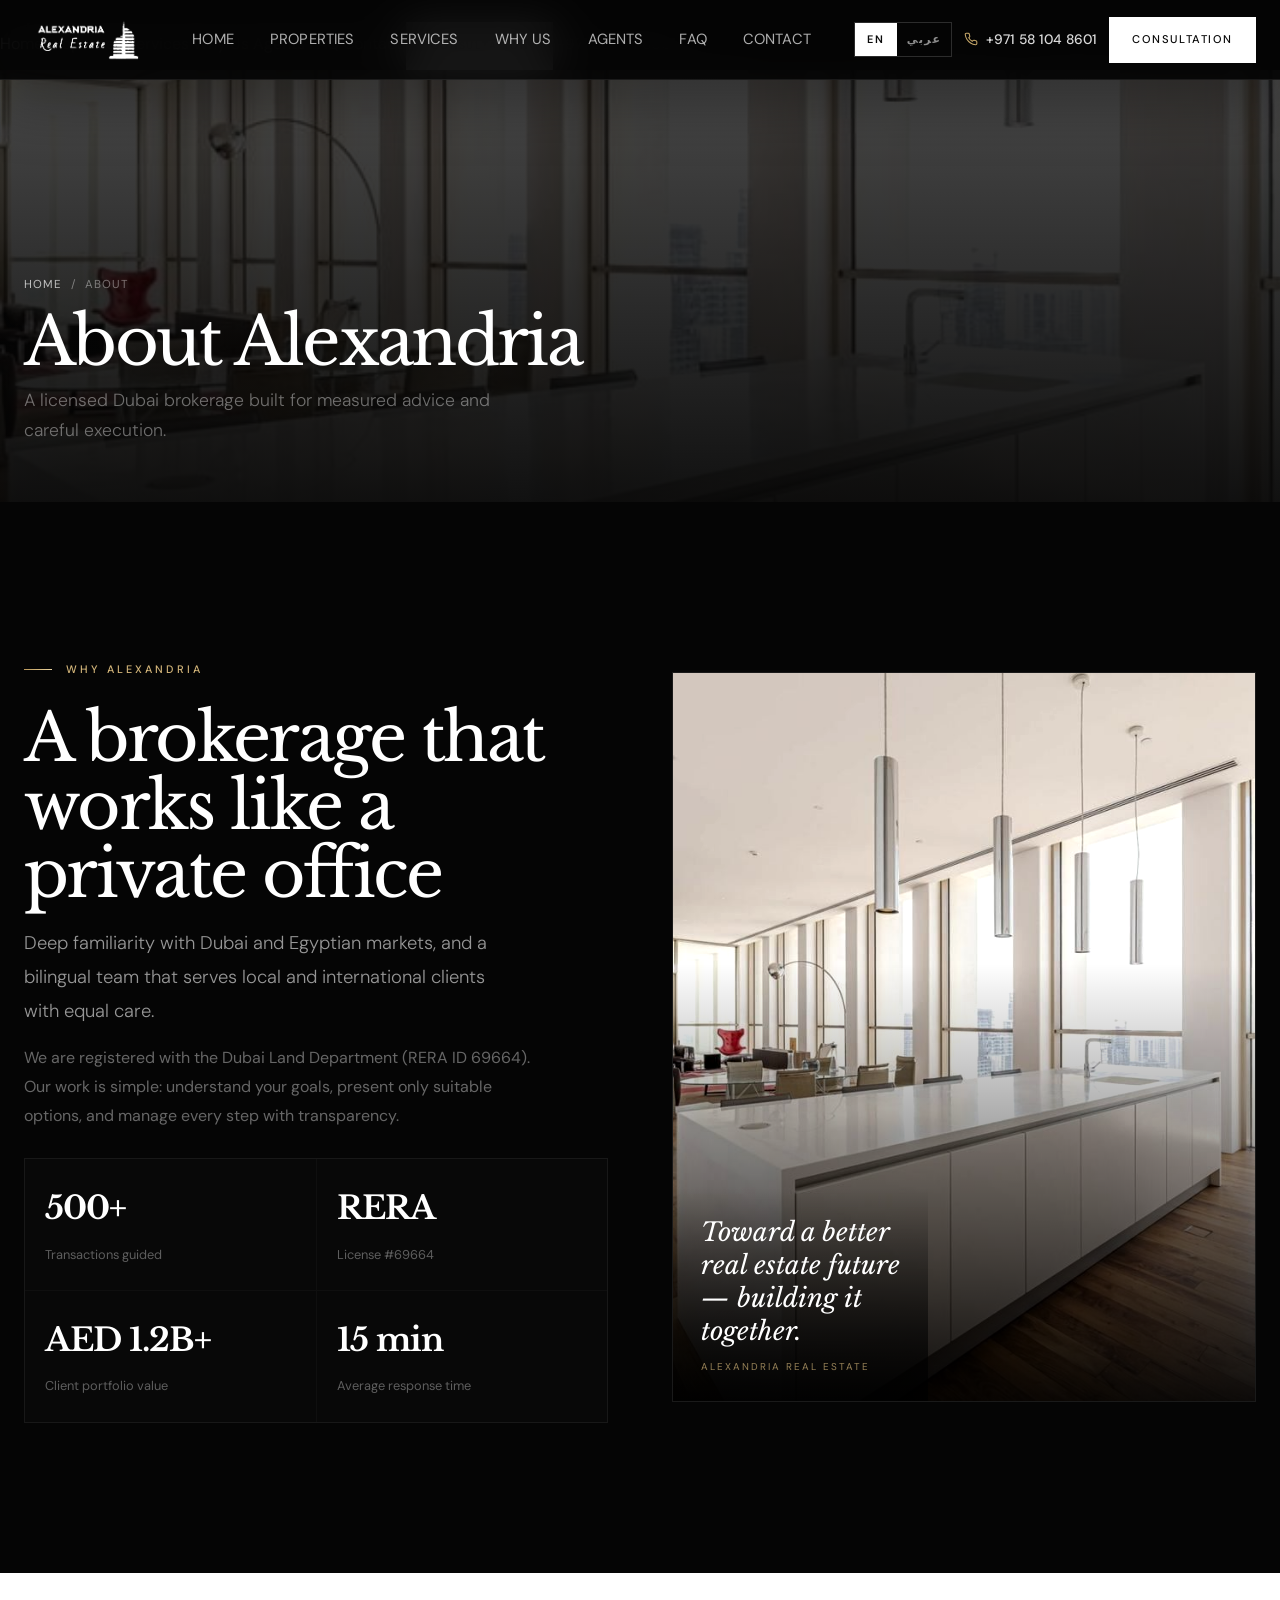
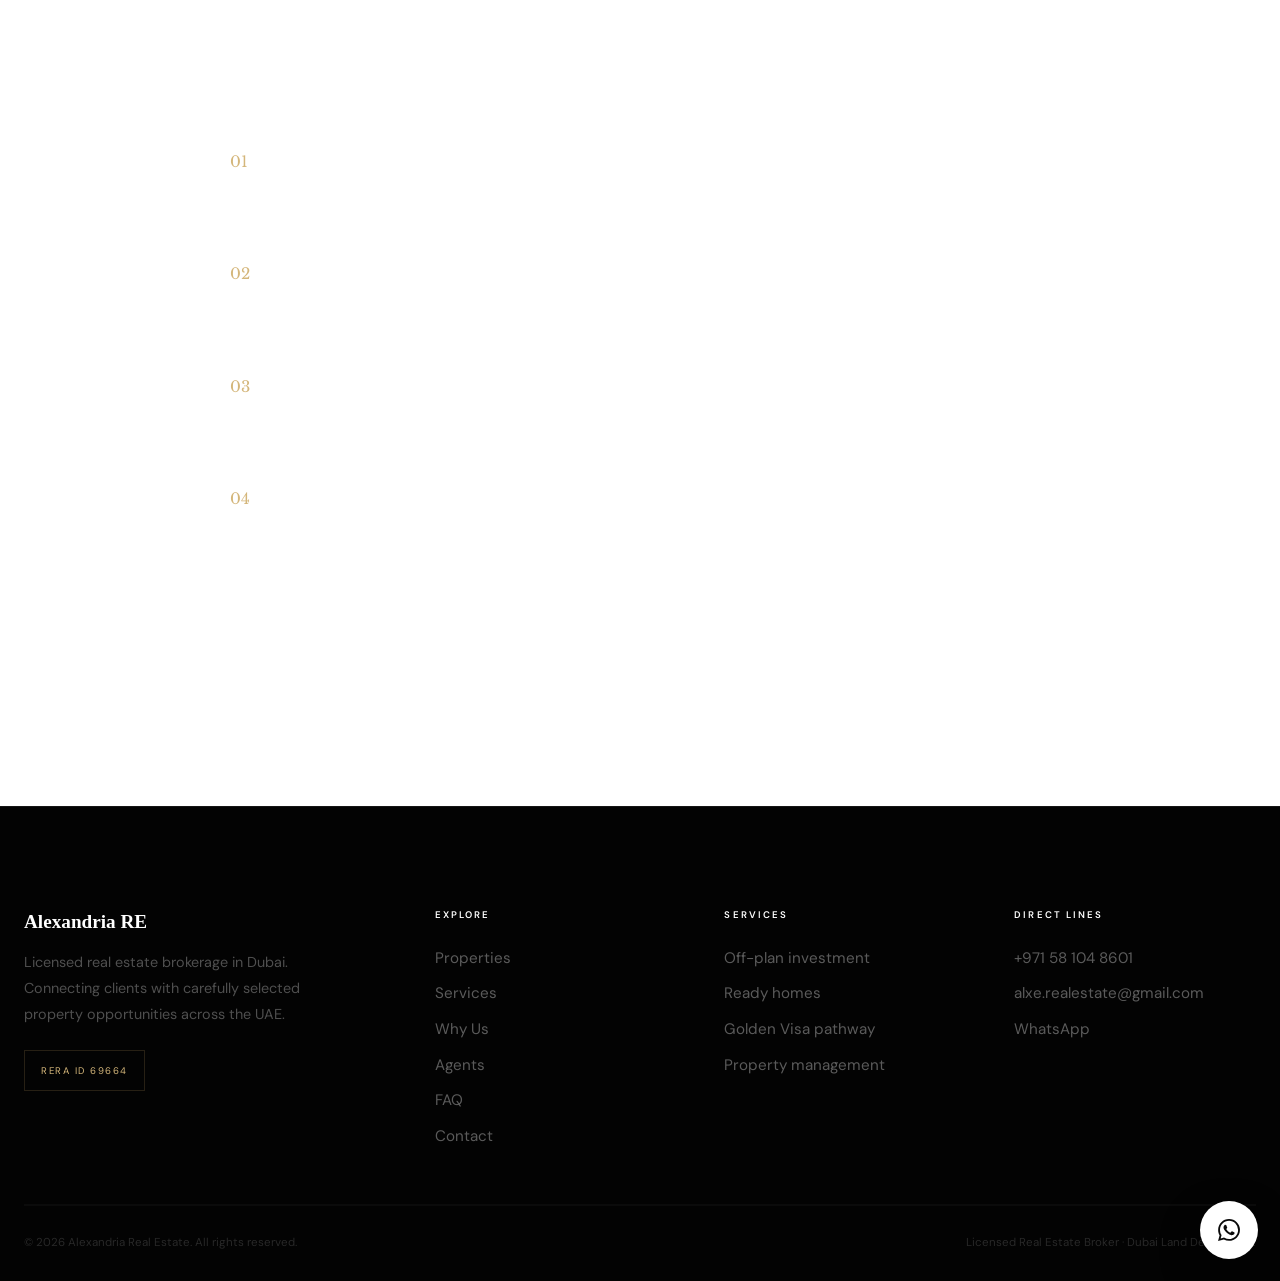
==== about/index.html @ d4a9ccd5 "Clean URLs: move pages to folders for extensionless paths - about.html → about/index.html (/about/) " ====
<!DOCTYPE html>
<html lang="en" dir="ltr">
<head>
<meta charset="UTF-8" />
<meta name="viewport" content="width=device-width, initial-scale=1, viewport-fit=cover" />
<title>About | Alexandria Real Estate</title>
<meta name="description" content="About Alexandria Real Estate." />
<link rel="preconnect" href="https://fonts.googleapis.com" />
<link rel="preconnect" href="https://fonts.gstatic.com" crossorigin />
<link href="https://fonts.googleapis.com/css2?family=DM+Sans:wght@400;500;600&family=Libre+Baskerville:ital,wght@0,400;1,400&family=Noto+Sans+Arabic:wght@400;500;600&display=swap" rel="stylesheet" />
<link rel="stylesheet" href="../css/styles.css" />
<link rel="stylesheet" href="../css/ui-enhancements.css" />
<style>
/* Alexandria RE — Luxury Presence inspired dark luxury system */

:root {
  --bg: #0a0a0a;
  --bg-2: #111111;
  --bg-elev: #1a1a1a;
  --line: rgba(255,255,255,0.10);
  --line-2: rgba(255,255,255,0.16);
  --text: #ffffff;
  --muted: rgba(255,255,255,0.62);
  --faint: rgba(255,255,255,0.40);
  --gold: #c4a265;
  --gold-2: #d4b57a;
  --font: "DM Sans", system-ui, -apple-system, sans-serif;
  --serif: "Libre Baskerville", Georgia, serif;
  --ar: "Noto Sans Arabic", "DM Sans", sans-serif;
  --max: 1280px;
  --header: 84px;
  --ease: cubic-bezier(.22,1,.36,1);
}

*,*::before,*::after{box-sizing:border-box;margin:0;padding:0}
html{scroll-behavior:smooth;scroll-padding-top:calc(var(--header) + 12px);overflow-x:hidden;-webkit-text-size-adjust:100%}
body{
  font-family:var(--font);
  background:var(--bg);
  color:var(--text);
  line-height:1.6;
  font-size:16px;
  overflow-x:hidden;
  -webkit-font-smoothing:antialiased;
}
body.lang-ar{font-family:var(--ar);direction:rtl}
img{max-width:100%;display:block;height:auto}
a{color:inherit;text-decoration:none}
button,input,select,textarea{font:inherit;color:inherit;background:none;border:none;outline:none}
button{cursor:pointer}
ul{list-style:none}
::selection{background:rgba(196,162,101,.28)}

.container{width:min(100% - 48px, var(--max));margin-inline:auto}
.section{padding:120px 0}
.eyebrow{
  display:inline-block;
  font-size:.72rem;
  letter-spacing:.2em;
  text-transform:uppercase;
  color:var(--gold);
  font-weight:600;
  margin-bottom:18px;
}
h1,h2,h3{font-family:var(--serif);font-weight:400;letter-spacing:-.03em;line-height:1.08}
.section-title{font-size:clamp(2.1rem,4.2vw,3.4rem);max-width:16ch;margin:0 0 18px;color:#fff}
.section-lead{color:var(--muted);font-size:1.08rem;line-height:1.75;max-width:40ch}
.section-head{display:flex;justify-content:space-between;align-items:end;gap:28px;margin-bottom:56px}
.section-head .section-lead{margin:0}
.text-center{text-align:center}
.text-center .section-title,.text-center .section-lead{margin-inline:auto}
.reveal{opacity:1!important;transform:none!important}

.btn{
  display:inline-flex;align-items:center;justify-content:center;gap:10px;
  min-height:52px;padding:0 28px;
  font-size:.78rem;font-weight:600;letter-spacing:.12em;text-transform:uppercase;
  border:1px solid transparent;transition:.25s var(--ease);white-space:nowrap;
}
.btn-light,.btn-dark{background:#fff;color:#0a0a0a;border-color:#fff}
.btn-light:hover,.btn-dark:hover{background:transparent;color:#fff;border-color:#fff}
.btn-line{background:transparent;color:#fff;border-color:rgba(255,255,255,.35)}
.btn-line:hover{border-color:#fff;background:rgba(255,255,255,.06)}
.btn-gold{background:var(--gold);color:#0a0a0a;border-color:var(--gold)}
.btn-gold:hover{background:var(--gold-2);border-color:var(--gold-2)}
.btn-block{width:100%}
.btn-sm{min-height:42px;padding:0 18px;font-size:.72rem}
.btn-primary-hero{background:#fff;color:#0a0a0a;border:1px solid #fff;min-height:52px;padding:0 24px;display:inline-flex;align-items:center;justify-content:center;letter-spacing:.1em;text-transform:uppercase;font-size:.74rem;font-weight:600}
.btn-primary-hero:hover{background:transparent;color:#fff}
.btn-secondary-hero{background:transparent;border:1px solid rgba(255,255,255,.5);color:#fff;min-height:52px;padding:0 24px;display:inline-flex;align-items:center;justify-content:center;letter-spacing:.1em;text-transform:uppercase;font-size:.74rem;font-weight:600}
.btn-secondary-hero:hover{background:#fff;color:#111}

/* Header */
.site-header{
  position:fixed;inset:0 0 auto 0;z-index:200;height:var(--header);
  background:transparent;transition:background .3s,border-color .3s,backdrop-filter .3s;
  border-bottom:1px solid transparent;
}
.site-header.scrolled,.site-header.is-deep{
  background:rgba(10,10,10,.82);backdrop-filter:blur(18px);-webkit-backdrop-filter:blur(18px);
  border-bottom-color:var(--line);
}
.header-inner{height:100%;display:flex;align-items:center;justify-content:space-between;gap:20px}
.logo{display:flex;align-items:center;z-index:2}
.logo img{height:42px!important;width:auto!important;object-fit:contain;filter:brightness(0) invert(1)!important}
.nav{display:flex;align-items:center;gap:4px}
.nav a{padding:8px 14px;font-size:.88rem;font-weight:500;color:rgba(255,255,255,.72);transition:color .2s}
.nav a:hover,.nav a.active{color:#fff}
.header-actions{display:flex;align-items:center;gap:12px;z-index:2}
.lang-toggle{display:inline-flex;border:1px solid var(--line-2);overflow:hidden}
.lang-toggle button{min-width:42px;padding:8px 10px;font-size:.68rem;letter-spacing:.12em;font-weight:600;color:rgba(255,255,255,.55);cursor:pointer;background:transparent;border:0}
.lang-toggle button.active{background:#fff;color:#0a0a0a}
.header-phone{display:none;align-items:center;gap:8px;color:rgba(255,255,255,.85);font-size:.86rem;font-weight:500;font-variant-numeric:tabular-nums}
.header-phone svg{width:14px;height:14px;color:var(--gold)}
.header-cta{display:none;min-height:42px!important;padding:0 18px!important;background:#fff!important;color:#0a0a0a!important;border:1px solid #fff!important;font-size:.7rem!important;letter-spacing:.12em!important}
.header-cta:hover{background:transparent!important;color:#fff!important}
.menu-toggle{display:none;width:44px;height:44px;border:1px solid var(--line-2);background:transparent;flex-direction:column;align-items:center;justify-content:center;gap:5px;position:relative;z-index:260;cursor:pointer}
.menu-toggle span{display:block;width:16px;height:1.5px;background:#fff;transition:.25s}
.menu-toggle.open span:nth-child(1){transform:translateY(6.5px) rotate(45deg)}
.menu-toggle.open span:nth-child(2){opacity:0}
.menu-toggle.open span:nth-child(3){transform:translateY(-6.5px) rotate(-45deg)}
.mobile-nav{position:fixed;inset:0;z-index:250;display:none;flex-direction:column;justify-content:center;align-items:center;gap:8px;background:#0a0a0a;padding:100px 28px 48px;overflow-y:auto}
.mobile-nav.open{display:flex}
.mobile-nav a{font-family:var(--serif);font-size:clamp(1.5rem,5vw,2rem);padding:10px 16px;color:rgba(255,255,255,.88)}
.mobile-nav a:hover,.mobile-nav a.active{color:var(--gold)}
.mobile-nav .lang-toggle{margin-bottom:24px;border-color:var(--line-2)}
.mobile-nav .lang-toggle button{color:rgba(255,255,255,.55)}
.mobile-nav .lang-toggle button.active{background:#fff;color:#0a0a0a}
.mobile-nav-cta{margin-top:22px!important;background:#fff!important;color:#0a0a0a!important;border-color:#fff!important;min-height:48px;padding:0 24px;display:inline-flex!important;align-items:center;justify-content:center}
.mobile-nav-phone{margin-top:14px;color:rgba(255,255,255,.55);font-size:.95rem}
body.nav-open{overflow:hidden!important}
@media(min-width:1100px){.header-phone{display:inline-flex}.header-cta{display:inline-flex}}
@media(max-width:1099px){.nav{display:none!important}.menu-toggle{display:flex!important}.header-cta,.header-phone{display:none!important}:root{--header:72px}.site-header{height:var(--header)}}

/* Hero */
.hero{position:relative;min-height:100vh;min-height:100dvh;display:flex;align-items:center;background:#050505;overflow:hidden;padding:0}
.hero-bg{position:absolute;inset:0;z-index:0}
.hero-bg-slide{position:absolute;inset:0;opacity:0;transition:opacity 1.15s ease;z-index:0}
.hero-bg-slide.is-active{opacity:1;z-index:1}
.hero-bg-slide img{width:100%;height:100%;object-fit:cover;object-position:center 28%;transform:scale(1.08);transition:transform 7s ease-out;filter:contrast(1.05) saturate(1.04) brightness(.88)}
.hero-bg-slide.is-active img{transform:scale(1)}
.hero-bg-overlay{position:absolute;inset:0;z-index:2;pointer-events:none;background:linear-gradient(180deg,rgba(5,5,5,.55) 0%,rgba(5,5,5,.25) 40%,rgba(5,5,5,.78) 100%),linear-gradient(90deg,rgba(5,5,5,.55) 0%,transparent 50%,rgba(5,5,5,.35) 100%)}
.hero-shell{position:relative;z-index:3;width:min(100% - 48px,var(--max));margin:0 auto;display:grid;grid-template-columns:1.2fr .8fr;gap:48px;align-items:end;min-height:100vh;min-height:100dvh;padding:calc(var(--header) + 40px) 0 56px}
.hero-copy{color:#fff;max-width:720px;padding-bottom:12px}
.hero-kicker{display:inline-flex;align-items:center;gap:10px;margin-bottom:24px;color:var(--gold);font-size:.72rem;letter-spacing:.2em;text-transform:uppercase;font-weight:600}
.hero h1{font-size:clamp(2.8rem,6.5vw,5.4rem);line-height:.96;letter-spacing:-.04em;margin:0 0 22px;max-width:13ch;color:#fff}
.hero-lead{font-size:clamp(1.02rem,1.5vw,1.18rem);line-height:1.7;color:rgba(255,255,255,.72);max-width:34ch;margin:0 0 32px}
.hero-actions{display:flex;flex-wrap:wrap;gap:12px}
.hero-proof,.hero-meta,.hero-feature-board,.hero-hot,.hero-frame,.hero-captions{display:none!important}
.hero-panel{display:flex;justify-content:flex-end;align-items:flex-end}
.hero-form{width:min(100%,400px);background:rgba(255,255,255,.97);color:#0a0a0a;padding:32px 28px 28px;box-shadow:0 30px 80px rgba(0,0,0,.4)}
.hero-form-top{display:flex;justify-content:space-between;align-items:center;margin-bottom:12px}
.hero-form-label{font-size:.66rem;letter-spacing:.16em;text-transform:uppercase;color:#8a7040;font-weight:700}
.hero-form-response{font-size:.72rem;color:#1f8f5f;font-weight:600}
.hero-form h2{font-family:var(--serif);font-size:1.7rem;line-height:1.15;margin:0 0 8px;color:#0a0a0a;font-weight:400}
.hero-form>p{margin:0 0 20px;color:#666;font-size:.92rem;line-height:1.55}
.hero-form .field{margin-bottom:12px}
.hero-form .field label{display:block;font-size:.64rem;letter-spacing:.12em;text-transform:uppercase;color:#777;margin-bottom:6px;font-weight:600}
.hero-form .field input,.hero-form .field select{width:100%;min-height:48px;border:1px solid #ddd;background:#f7f7f7;padding:0 12px;font-size:16px;color:#0a0a0a}
.hero-form .field input:focus,.hero-form .field select:focus{outline:none;border-color:#0a0a0a;background:#fff;box-shadow:0 0 0 1px #0a0a0a}
.hero-form .field-row{display:grid;grid-template-columns:1fr 1fr;gap:10px}
.hero-form .field select{appearance:none;background-image:url("data:image/svg+xml,%3Csvg xmlns='http://www.w3.org/2000/svg' width='12' height='8' fill='none'%3E%3Cpath d='M1 1.5l5 5 5-5' stroke='%23737373' stroke-width='1.4' stroke-linecap='round'/%3E%3C/svg%3E");background-repeat:no-repeat;background-position:right 12px center;padding-right:34px;background-color:#f7f7f7}
.btn-submit-hero{width:100%;min-height:52px;margin-top:6px;background:#0a0a0a;color:#fff;border:1px solid #0a0a0a;letter-spacing:.12em;text-transform:uppercase;font-size:.74rem;font-weight:600;cursor:pointer;display:inline-flex;align-items:center;justify-content:center}
.btn-submit-hero:hover{background:#000}
.hero-form .form-note{margin-top:12px;text-align:center;font-size:.72rem;color:#999}
.form-success{display:none;text-align:center;padding:18px 8px}
.form-success.show{display:block}
.form-success h3{font-family:var(--serif);font-size:1.5rem;margin-bottom:8px;color:#0a0a0a;font-weight:400}
.form-success p{color:#666;margin-bottom:14px}

.hero-bg-ui{position:absolute;left:0;right:0;bottom:0;z-index:4;padding:0 0 28px;pointer-events:none}
.hero-bg-ui-inner{width:min(100% - 48px,var(--max));margin:0 auto;display:flex;align-items:center;justify-content:space-between;gap:16px;pointer-events:auto}
.hero-bg-caption{color:#fff;max-width:420px}
.hero-bg-caption .tag{display:inline-block;font-size:.62rem;letter-spacing:.14em;text-transform:uppercase;color:var(--gold);border:1px solid rgba(196,162,101,.4);padding:4px 8px;margin-bottom:8px;font-weight:600}
.hero-bg-caption strong{display:block;font-size:1.05rem;font-weight:500;margin-bottom:2px}
.hero-bg-caption span{display:block;font-size:.82rem;color:rgba(255,255,255,.55);margin-bottom:4px}
.hero-bg-caption em{font-style:normal;font-family:var(--serif);color:var(--gold-2);font-size:1.05rem}
.hero-bg-controls{display:inline-flex;align-items:center;gap:8px}
.hero-bg-btn{width:40px;height:40px;border:1px solid rgba(255,255,255,.25);background:rgba(0,0,0,.35);color:#fff;display:inline-flex;align-items:center;justify-content:center;cursor:pointer;backdrop-filter:blur(8px)}
.hero-bg-btn:hover{border-color:var(--gold);color:var(--gold)}
.hero-bg-dots{display:inline-flex;gap:7px;margin-inline:8px}
.hero-bg-dot{width:7px;height:7px;border-radius:50%;border:0;padding:0;background:rgba(255,255,255,.3);cursor:pointer}
.hero-bg-dot.is-active{background:var(--gold);transform:scale(1.2)}
.hero-bg-progress{position:absolute;left:0;right:0;bottom:0;height:2px;background:rgba(255,255,255,.08);z-index:5}
.hero-bg-progress span{display:block;height:100%;width:0;background:var(--gold)}
.hero-bg-progress span.is-running{animation:heroProg linear forwards}
@keyframes heroProg{from{width:0}to{width:100%}}
.hero-hot,.hero-frame,.hero-feature-board,.hero-proof,.hero-meta{display:none!important}

.logo-marquee{background:var(--bg);border-block:1px solid var(--line);padding:28px 0;overflow:hidden}
.logo-marquee-label{text-align:center;font-size:.68rem;letter-spacing:.2em;text-transform:uppercase;color:var(--faint);margin-bottom:18px;font-weight:600}
.logo-track{display:flex;gap:48px;width:max-content;animation:marquee 40s linear infinite;align-items:center}
.logo-track span{font-family:var(--serif);font-size:1.15rem;color:rgba(255,255,255,.35);letter-spacing:.04em;white-space:nowrap}
@keyframes marquee{from{transform:translateX(0)}to{transform:translateX(-50%)}}

.trust{background:var(--bg-2);border-bottom:1px solid var(--line)}
.trust-grid{display:grid;grid-template-columns:repeat(4,1fr)}
.trust-item{padding:32px 24px;border-right:1px solid var(--line)}
.trust-item:last-child{border:0}
.trust-item strong{display:block;font-size:.95rem;font-weight:500;margin-bottom:6px;color:#fff}
.trust-item span{font-size:.84rem;color:var(--muted);line-height:1.45}

.properties{background:var(--bg)}
.filters{display:flex;flex-wrap:wrap;gap:8px;margin-bottom:32px}
.filter-btn{min-height:42px;padding:0 18px;font-size:.72rem;letter-spacing:.12em;text-transform:uppercase;color:var(--muted);border:1px solid var(--line-2);background:transparent;transition:.2s}
.filter-btn:hover,.filter-btn.active{color:#0a0a0a;background:#fff;border-color:#fff}
.prop-grid{display:grid;grid-template-columns:repeat(3,minmax(0,1fr));gap:20px;align-items:stretch}
.prop-card{display:flex;flex-direction:column;height:100%;background:var(--bg-2);border:1px solid var(--line);overflow:hidden;min-width:0;transition:transform .35s var(--ease),border-color .35s}
.prop-card:hover{transform:translateY(-4px);border-color:var(--line-2)}
.prop-media{position:relative;aspect-ratio:4/3;min-height:200px;overflow:hidden;background:#111;flex-shrink:0}
.prop-media img{width:100%;height:100%;object-fit:cover;transition:transform .8s var(--ease)}
.prop-card:hover .prop-media img{transform:scale(1.04)}
.prop-media-shade{position:absolute;inset:0;background:linear-gradient(to top,rgba(0,0,0,.5),transparent 50%);pointer-events:none}
.prop-media-label{position:absolute;left:16px;bottom:14px;z-index:2;color:#fff;font-family:var(--serif);font-style:italic;font-size:1rem}
.prop-tags{position:absolute;top:14px;left:14px;z-index:2;display:flex;gap:6px}
.tag{padding:6px 10px;font-size:.62rem;letter-spacing:.12em;text-transform:uppercase;background:#fff;color:#0a0a0a;font-weight:600}
.prop-body{display:flex;flex-direction:column;flex:1;padding:20px 18px 18px}
.prop-price{font-family:var(--serif);font-size:1.4rem;margin:0 0 8px;letter-spacing:-.02em;color:#fff}
.prop-price small{font-family:var(--font);font-size:.72rem;color:var(--faint);margin-inline-start:6px}
.prop-title{font-size:1.05rem;font-weight:500;margin:0 0 6px;line-height:1.35;min-height:2.6em;color:#fff}
.prop-loc{font-size:.88rem;color:var(--muted);margin:0 0 12px;min-height:1.35em}
.prop-specs{display:flex;flex-wrap:wrap;padding:12px 0;border-top:1px solid var(--line);margin:0 0 14px;font-size:.8rem;color:var(--faint)}
.prop-specs span:not(:last-child)::after{content:"·";margin:0 10px;color:var(--line-2)}
.prop-actions{display:grid;grid-template-columns:1fr 1fr;gap:8px;margin-top:auto;width:100%}
.prop-actions .btn{width:100%;min-height:44px}
.prop-actions .btn-dark{background:#fff;color:#0a0a0a;border-color:#fff}
.prop-actions .btn-dark:hover{background:transparent;color:#fff;border-color:#fff}
.prop-actions .btn-line{border-color:var(--line-2);color:#fff}
.prop-actions .btn-line:hover{border-color:#fff}

.services{background:var(--bg-2)}
.svc-grid{display:grid;grid-template-columns:repeat(3,minmax(0,1fr));gap:16px}
.svc-card{background:var(--bg);border:1px solid var(--line);padding:36px 28px;min-height:240px;transition:border-color .25s,transform .25s}
.svc-card:hover{border-color:var(--line-2);transform:translateY(-3px)}
.svc-num{font-family:var(--serif);color:var(--gold);font-size:.9rem;letter-spacing:.12em;margin-bottom:22px}
.svc-card h3{font-size:1.4rem;margin:0 0 12px;color:#fff}
.svc-card p{color:var(--muted);font-size:.95rem;line-height:1.75}
.svc-detail{display:grid;grid-template-columns:1fr 1fr;gap:48px;align-items:center;padding:56px 0;border-bottom:1px solid var(--line)}
.svc-detail:last-child{border-bottom:0}
.svc-detail:nth-child(even) .svc-detail-media{order:2}
.svc-detail:nth-child(even)>div:last-child{order:1}
.svc-detail-media{aspect-ratio:4/3;min-height:240px;overflow:hidden;background:#111}
.svc-detail-media img{width:100%;height:100%;object-fit:cover}
.svc-detail h2{font-size:clamp(1.6rem,2.5vw,2.2rem);margin:0 0 14px;max-width:14ch;color:#fff}
.svc-detail p{color:var(--muted);line-height:1.8;margin:0 0 12px;max-width:42ch}
.svc-detail .btn{margin-top:8px}

.story-grid{display:grid;grid-template-columns:1fr 1fr;gap:64px;align-items:center}
.story-stats{display:grid;grid-template-columns:1fr 1fr;gap:1px;background:var(--line);border:1px solid var(--line);margin-top:28px}
.story-stat{background:var(--bg-2);padding:24px 20px}
.story-stat strong{display:block;font-family:var(--serif);font-size:1.8rem;margin-bottom:6px;color:#fff}
.story-stat span{font-size:.84rem;color:var(--muted)}
.about-visual{position:relative;aspect-ratio:4/5;min-height:360px;overflow:hidden;background:#111;display:flex;align-items:flex-end}
.about-visual img{position:absolute;inset:0;width:100%;height:100%;object-fit:cover}
.about-visual::before{content:"";position:absolute;inset:0;z-index:1;background:linear-gradient(to top,rgba(0,0,0,.88),transparent 55%)}
.about-visual blockquote{position:relative;z-index:2;padding:32px;font-family:var(--serif);font-style:italic;font-size:1.5rem;line-height:1.35;color:#fff;max-width:15ch}
.about-visual cite{display:block;margin-top:14px;font-family:var(--font);font-style:normal;font-size:.7rem;letter-spacing:.16em;text-transform:uppercase;color:var(--gold)}
.about-list,.about-list-wrap{max-width:820px;margin:0 auto}
.about-item{display:grid;grid-template-columns:48px 1fr;gap:14px;padding:22px 0;border-top:1px solid var(--line)}
.about-item .idx{font-family:var(--serif);color:var(--gold);font-size:1rem}
.about-item h4{font-family:var(--font);font-size:1.05rem;font-weight:600;margin:0 0 6px;color:#fff}
.about-item p{color:var(--muted);font-size:.94rem;line-height:1.7}
.about-actions{display:flex;flex-wrap:wrap;gap:10px;margin-top:36px}

.agent-grid{display:grid;grid-template-columns:repeat(3,minmax(0,1fr));gap:20px}
.agent-card{display:flex;flex-direction:column;height:100%;background:var(--bg-2);border:1px solid var(--line);overflow:hidden}
.agent-photo{aspect-ratio:4/5;min-height:240px;overflow:hidden;background:#111}
.agent-photo img{width:100%;height:100%;object-fit:cover}
.agent-body{display:flex;flex-direction:column;flex:1;padding:22px 20px 20px}
.agent-body h3{font-family:var(--font);font-size:1.15rem;font-weight:600;margin:0 0 4px;color:#fff}
.agent-role{font-size:.78rem;color:var(--gold);letter-spacing:.08em;text-transform:uppercase;margin-bottom:12px;font-weight:600}
.agent-body p{color:var(--muted);font-size:.92rem;line-height:1.7;margin:0 0 16px}
.agent-body .btn{margin-top:auto;align-self:flex-start}

.faq-grid{display:grid;grid-template-columns:.85fr 1.15fr;gap:56px;align-items:start}
.faq-list{border-top:1px solid var(--line)}
.faq-item{border-bottom:1px solid var(--line)}
.faq-q{width:100%;display:flex;justify-content:space-between;align-items:center;gap:16px;padding:20px 0;text-align:start;font-size:1.02rem;font-weight:500;color:#fff;background:none;border:0}
.faq-q .ico{width:28px;height:28px;position:relative;border:1px solid var(--line-2);flex-shrink:0}
.faq-q .ico::before,.faq-q .ico::after{content:"";position:absolute;background:#fff;top:50%;left:50%;transform:translate(-50%,-50%)}
.faq-q .ico::before{width:10px;height:1px}
.faq-q .ico::after{width:1px;height:10px}
.faq-item.open .faq-q .ico{background:#fff}
.faq-item.open .faq-q .ico::before,.faq-item.open .faq-q .ico::after{background:#0a0a0a}
.faq-item.open .faq-q .ico::after{transform:translate(-50%,-50%) scaleY(0)}
.faq-a{max-height:0;overflow:hidden;transition:max-height .35s var(--ease)}
.faq-item.open .faq-a{max-height:260px}
.faq-a p{padding:0 0 18px;color:var(--muted);font-size:.95rem;line-height:1.75}

.contact-grid{display:grid;grid-template-columns:.9fr 1.1fr;gap:48px;align-items:start}
.contact-form-box{background:var(--bg-2);border:1px solid var(--line);padding:36px 32px}
.contact-form-box h3{font-size:1.6rem;margin:0 0 8px;color:#fff}
.contact-form-box>p{color:var(--muted);margin:0 0 24px}
.contact-info h3{font-size:1.8rem;margin:0 0 12px;color:#fff}
.contact-info>p{color:var(--muted);margin:0 0 28px;max-width:34ch}
.detail{padding:16px 0;border-top:1px solid var(--line);display:grid;gap:4px}
.detail:last-of-type{border-bottom:1px solid var(--line)}
.detail strong{font-size:.66rem;letter-spacing:.16em;text-transform:uppercase;color:var(--faint);font-weight:600}
.detail a,.detail span{font-size:1.05rem;font-weight:500;color:#fff}
.detail a:hover{color:var(--gold)}
.map-panel{min-height:220px;margin-top:20px;background:var(--bg-elev);border:1px solid var(--line);display:flex;align-items:flex-end;padding:24px;position:relative;overflow:hidden}
.map-panel::before{content:"";position:absolute;inset:0;background:radial-gradient(circle at 30% 40%,rgba(196,162,101,.12),transparent 50%)}
.map-panel>div{position:relative;z-index:1}
.map-panel strong{display:block;font-family:var(--serif);font-size:1.2rem;margin-bottom:4px;color:#fff}
.map-panel span{color:var(--muted);font-size:.9rem}
.field{margin-bottom:12px}
.field label{display:block;font-size:.66rem;letter-spacing:.12em;text-transform:uppercase;color:var(--faint);margin-bottom:6px;font-weight:600}
.field input,.field select,.field textarea{width:100%;min-height:48px;padding:0 12px;border:1px solid var(--line-2);background:var(--bg);color:#fff;font-size:16px}
.field textarea{padding:12px;min-height:110px;resize:vertical}
.field input:focus,.field select:focus,.field textarea:focus{border-color:#fff;box-shadow:0 0 0 1px #fff;outline:none}
.field-row{display:grid;grid-template-columns:1fr 1fr;gap:12px}
.form-light .field input,.form-light .field select,.form-light .field textarea{background:var(--bg);color:#fff;border-color:var(--line-2)}
.socials{display:flex;gap:10px;margin-top:24px}
.socials a{width:42px;height:42px;border:1px solid var(--line-2);display:grid;place-items:center;color:var(--muted)}
.socials a:hover{border-color:#fff;color:#fff}

.cta-band{position:relative;padding:120px 0;text-align:center;background:var(--bg-2);border-block:1px solid var(--line);overflow:hidden}
.cta-band-photo{position:absolute;inset:0;z-index:0}
.cta-band-photo img{width:100%;height:100%;object-fit:cover;opacity:.28}
.cta-band-photo::after{content:"";position:absolute;inset:0;background:linear-gradient(180deg,rgba(10,10,10,.7),rgba(10,10,10,.92))}
.cta-band .container{position:relative;z-index:1}
.cta-band h2{font-size:clamp(2.1rem,4vw,3.3rem);max-width:16ch;margin:0 auto 16px;color:#fff}
.cta-band p{color:var(--muted);max-width:40ch;margin:0 auto 32px;font-size:1.08rem}
.cta-actions{display:flex;flex-wrap:wrap;gap:12px;justify-content:center}

.page-hero{position:relative;min-height:clamp(260px,40vh,440px);display:flex;align-items:flex-end;padding:calc(var(--header) + 48px) 0 48px;background:#050505;color:#fff;overflow:hidden}
.page-hero-photo{position:absolute;inset:0;z-index:0}
.page-hero-photo img{width:100%;height:100%;object-fit:cover;opacity:.45}
.page-hero-photo::after{content:"";position:absolute;inset:0;background:linear-gradient(180deg,rgba(5,5,5,.55),rgba(5,5,5,.88))}
.page-hero .container{position:relative;z-index:1}
.page-hero h1{font-size:clamp(2.1rem,4.5vw,3.4rem);max-width:14ch;margin:0 0 12px;color:#fff}
.page-hero p{color:var(--muted);max-width:42ch;font-size:1.05rem;line-height:1.7;margin:0}
.breadcrumb{display:flex;flex-wrap:wrap;gap:8px;align-items:center;font-size:.72rem;letter-spacing:.1em;text-transform:uppercase;color:var(--faint);margin-bottom:16px}
.breadcrumb a{color:rgba(255,255,255,.7)}
.breadcrumb a:hover{color:#fff}

.site-footer{background:#050505;color:var(--muted);padding:80px 0 0;border-top:1px solid var(--line)}
.footer-grid{display:grid;grid-template-columns:1.5fr 1fr 1fr 1fr;gap:40px;padding-bottom:48px;border-bottom:1px solid var(--line)}
.footer-brand p{margin-top:14px;max-width:32ch;line-height:1.7;font-size:.92rem}
.rera{display:inline-block;margin-top:16px;font-size:.68rem;letter-spacing:.14em;text-transform:uppercase;color:var(--gold);border:1px solid rgba(196,162,101,.35);padding:10px 14px}
.footer-col h4{font-family:var(--font);font-size:.68rem;letter-spacing:.18em;text-transform:uppercase;color:#fff;font-weight:600;margin:0 0 18px}
.footer-col ul{display:flex;flex-direction:column;gap:10px}
.footer-col a{font-size:.92rem;color:var(--muted)}
.footer-col a:hover{color:#fff}
.footer-bottom{display:flex;flex-wrap:wrap;justify-content:space-between;gap:10px;padding:22px 0;font-size:.78rem;color:var(--faint)}

.float-wa{position:fixed;right:22px;bottom:22px;z-index:80;width:54px;height:54px;border-radius:50%;background:#fff;color:#0a0a0a;display:grid;place-items:center;box-shadow:0 12px 36px rgba(0,0,0,.35)}
body.lang-ar .float-wa{right:auto;left:22px}
.float-wa:hover{transform:translateY(-2px)}
.sticky-cta{display:none!important}

.modal-overlay{position:fixed;inset:0;background:rgba(0,0,0,.7);backdrop-filter:blur(6px);z-index:300;display:none;align-items:center;justify-content:center;padding:20px}
.modal-overlay.open{display:flex}
.modal{position:relative;width:min(100%,440px);background:#111;border:1px solid var(--line);padding:36px 28px;color:#fff}
.modal-close{position:absolute;top:12px;right:12px;width:36px;height:36px;display:grid;place-items:center;color:var(--muted);border:1px solid var(--line)}
.modal h3{font-size:1.6rem;margin:0 0 10px}
.modal>p{color:var(--muted);margin:0 0 20px}

.devs{background:var(--bg);border-block:1px solid var(--line);overflow:hidden;padding:36px 0}
.dev-row{display:flex;width:max-content;animation:marquee 45s linear infinite}
.dev-item{min-width:170px;padding:12px 36px;font-family:var(--serif);font-size:1.15rem;color:rgba(255,255,255,.3);text-align:center}
.calc{background:var(--bg-2);border-block:1px solid var(--line)}
.calc-grid{display:grid;grid-template-columns:1fr 1.1fr;gap:48px}
.calc-panel{background:var(--bg);border:1px solid var(--line);padding:32px}
.calc-field{margin-bottom:20px}
.calc-field label{display:flex;justify-content:space-between;color:var(--muted);font-size:.88rem;margin-bottom:10px}
.calc-field label strong{color:#fff;font-family:var(--serif);font-weight:400}
.calc-field input[type=range]{width:100%;height:2px;appearance:none;background:var(--line-2);cursor:pointer}
.calc-field input[type=range]::-webkit-slider-thumb{appearance:none;width:16px;height:16px;border-radius:50%;background:#fff}
.calc-results{display:grid;grid-template-columns:1fr 1fr;gap:10px;margin:8px 0 20px}
.calc-result{background:var(--bg-2);border:1px solid var(--line);padding:16px}
.calc-result span{display:block;font-size:.66rem;letter-spacing:.1em;text-transform:uppercase;color:var(--faint);margin-bottom:6px}
.calc-result strong{font-family:var(--serif);font-size:1.3rem;color:#fff;font-weight:400}
.quotes{background:var(--bg)}
.quote-grid{display:grid;grid-template-columns:repeat(3,1fr);gap:16px}
.quote-card{background:var(--bg-2);border:1px solid var(--line);padding:32px 26px;min-height:260px;display:flex;flex-direction:column}
.quote-card blockquote{font-family:var(--serif);font-size:1.05rem;line-height:1.7;color:rgba(255,255,255,.8);flex:1;margin:0 0 24px}
.quote-author{padding-top:16px;border-top:1px solid var(--line)}
.quote-author strong{display:block;color:#fff;margin-bottom:2px}
.quote-author span{font-size:.8rem;color:var(--faint)}
.process{background:var(--bg);border-block:1px solid var(--line)}
.process-grid{display:grid;grid-template-columns:repeat(4,1fr);gap:24px;margin-top:48px}
.process-step{padding-right:16px;border-right:1px solid var(--line)}
.process-step:last-child{border:0}
.process-step .num{display:block;font-family:var(--serif);font-size:2.8rem;color:rgba(255,255,255,.12);margin-bottom:16px;line-height:1}
.process-step:hover .num{color:var(--gold)}
.process-step h3{font-family:var(--font);font-size:1.05rem;font-weight:600;margin:0 0 10px;color:#fff}
.process-step p{font-size:.9rem;color:var(--muted);line-height:1.7;max-width:26ch}

@media(max-width:1100px){
  .hero-shell{grid-template-columns:1fr;align-items:center;min-height:auto;padding:calc(var(--header) + 28px) 0 32px;gap:28px}
  .hero-panel{justify-content:center}
  .hero-form{width:100%;max-width:520px}
  .hero h1{max-width:14ch;font-size:clamp(2.5rem,8vw,3.6rem)}
  .hero-bg-ui-inner{flex-direction:column;align-items:flex-start}
  .prop-grid,.svc-grid,.quote-grid{grid-template-columns:repeat(2,minmax(0,1fr))!important}
  .process-grid{grid-template-columns:1fr 1fr!important;gap:28px!important}
  .process-step{border:0!important;padding:0!important}
  .trust-grid{grid-template-columns:1fr 1fr!important}
  .story-grid,.faq-grid,.contact-grid,.calc-grid,.svc-detail{grid-template-columns:1fr!important;gap:28px!important}
  .svc-detail:nth-child(even) .svc-detail-media,.svc-detail:nth-child(even)>div:last-child{order:initial!important}
  .agent-grid{grid-template-columns:1fr 1fr!important}
  .footer-grid{grid-template-columns:1fr 1fr!important}
  .section{padding:80px 0}
  .section-head{flex-direction:column;align-items:flex-start}
}
@media(max-width:760px){
  :root{--header:68px}
  .container{width:min(100% - 32px,var(--max))}
  .section{padding:56px 0!important}
  .hero-shell{width:min(100% - 32px,var(--max));padding-bottom:24px}
  .hero h1{font-size:clamp(2.15rem,10vw,2.8rem);max-width:12ch}
  .hero-actions{flex-direction:column}
  .hero-actions .btn,.hero-actions .btn-primary-hero,.hero-actions .btn-secondary-hero,.hero-actions .btn-light,.hero-actions .btn-line{width:100%}
  .hero-form{padding:22px 16px}
  .hero-form .field-row,.field-row{grid-template-columns:1fr!important}
  .hero-bg-ui{padding-bottom:16px}
  .hero-bg-caption{display:none}
  .prop-grid,.svc-grid,.quote-grid,.process-grid,.agent-grid,.trust-grid{grid-template-columns:1fr!important}
  .filters{flex-wrap:nowrap;overflow-x:auto;-webkit-overflow-scrolling:touch;scrollbar-width:none}
  .filters::-webkit-scrollbar{display:none}
  .filter-btn{flex:0 0 auto}
  .prop-actions{grid-template-columns:1fr 1fr!important}
  .footer-grid{grid-template-columns:1fr!important}
  .page-hero{min-height:28vh;padding:calc(var(--header) + 24px) 0 28px}
  .page-hero h1{font-size:clamp(1.75rem,8vw,2.2rem)}
  .contact-form-box{padding:22px 16px}
  .float-wa{right:14px;bottom:14px;width:50px;height:50px}
  body.lang-ar .float-wa{left:14px;right:auto}
  .cta-actions{flex-direction:column;align-items:stretch;max-width:320px;margin-inline:auto}
  .cta-actions .btn{width:100%}
  .about-visual{aspect-ratio:16/11;min-height:240px}
  .story-stats{grid-template-columns:1fr 1fr}
}
@media(max-width:400px){
  .hero h1{font-size:1.95rem}
  .prop-actions{grid-template-columns:1fr!important}
  .story-stats{grid-template-columns:1fr}
}
@media(prefers-reduced-motion:reduce){
  .hero-bg-slide,.hero-bg-slide img,.logo-track,.dev-row{transition:none!important;animation:none!important}
  .hero-bg-progress span.is-running{animation:none!important;width:100%}
}


/* === ELEVATED LP CRAFT — richer composition layer === */

:root {
  --void: #050505;
  --panel: #0e0e0e;
  --elev: #151515;
  --hair: rgba(255,255,255,0.09);
  --gold: #c8a96b;
  --gold-2: #e0c48a;
}

body { background: var(--void) !important; }

/* More dramatic type */
.section { padding: 150px 0 !important; }
.section-title {
  font-size: clamp(2.6rem, 5.2vw, 4.4rem) !important;
  letter-spacing: -0.04em !important;
  line-height: 1.02 !important;
  max-width: 13ch !important;
}
.section-lead {
  font-size: 1.15rem !important;
  line-height: 1.85 !important;
  color: rgba(255,255,255,0.58) !important;
}
.eyebrow {
  letter-spacing: 0.28em !important;
  font-size: 0.68rem !important;
  margin-bottom: 26px !important;
}
.section-head {
  margin-bottom: 72px !important;
  padding-bottom: 32px !important;
  border-bottom: 1px solid rgba(255,255,255,0.08) !important;
}

/* Header glass refinement */
.site-header {
  height: 92px !important;
  background: linear-gradient(180deg, rgba(5,5,5,0.75) 0%, rgba(5,5,5,0.15) 100%) !important;
  border-bottom: 0 !important;
}
.site-header.scrolled,
.site-header.is-deep {
  height: 80px !important;
  background: rgba(5,5,5,0.92) !important;
  backdrop-filter: blur(22px) saturate(1.25) !important;
  border-bottom: 1px solid rgba(255,255,255,0.08) !important;
  box-shadow: 0 20px 60px rgba(0,0,0,0.35) !important;
}
.nav a {
  font-size: 0.92rem !important;
  padding: 10px 16px !important;
  color: rgba(255,255,255,0.68) !important;
  letter-spacing: 0.01em !important;
}
.nav a:hover, .nav a.active { color: #fff !important; }
.nav a.active::after {
  height: 1px !important;
  background: var(--gold) !important;
  bottom: 2px !important;
}
.header-cta {
  min-height: 46px !important;
  padding: 0 22px !important;
  letter-spacing: 0.14em !important;
  background: #fff !important;
  color: #0a0a0a !important;
  border: 1px solid #fff !important;
}
.header-cta:hover {
  background: transparent !important;
  color: #fff !important;
}

/* HERO — museum-scale */
.hero {
  min-height: 100vh !important;
  min-height: 100dvh !important;
  background: #030303 !important;
}
.hero-bg-slide img {
  filter: contrast(1.08) saturate(1.08) brightness(0.82) !important;
  transform: scale(1.1) !important;
  transition: transform 8s cubic-bezier(0.15,0.7,0.2,1), opacity 1.2s ease !important;
}
.hero-bg-slide.is-active img {
  transform: scale(1) !important;
}
.hero-bg-overlay {
  background:
    linear-gradient(180deg, rgba(3,3,3,0.62) 0%, rgba(3,3,3,0.18) 38%, rgba(3,3,3,0.82) 100%),
    linear-gradient(100deg, rgba(3,3,3,0.78) 0%, rgba(3,3,3,0.25) 48%, rgba(3,3,3,0.45) 100%),
    radial-gradient(ellipse 60% 50% at 70% 40%, rgba(200,169,107,0.12), transparent 62%) !important;
}
.hero-shell {
  width: min(100% - 56px, 1360px) !important;
  grid-template-columns: 1.25fr 0.75fr !important;
  gap: clamp(28px, 5vw, 72px) !important;
  align-items: center !important;
  padding: calc(var(--header, 88px) + 48px) 0 72px !important;
}
.hero-copy { max-width: 760px !important; }
.hero-kicker {
  margin-bottom: 28px !important;
  padding: 10px 16px !important;
  border: 1px solid rgba(200,169,107,0.4) !important;
  background: rgba(200,169,107,0.1) !important;
  color: #e2c48a !important;
  letter-spacing: 0.22em !important;
  font-size: 0.7rem !important;
  backdrop-filter: blur(10px) !important;
}
.hero h1 {
  font-size: clamp(3rem, 7vw, 6rem) !important;
  line-height: 0.94 !important;
  letter-spacing: -0.045em !important;
  max-width: 11ch !important;
  margin: 0 0 26px !important;
  text-shadow: 0 20px 60px rgba(0,0,0,0.35) !important;
}
.hero-lead {
  font-size: clamp(1.05rem, 1.7vw, 1.22rem) !important;
  line-height: 1.8 !important;
  color: rgba(255,255,255,0.72) !important;
  max-width: 34ch !important;
  margin: 0 0 36px !important;
}
.hero-actions { gap: 14px !important; margin-bottom: 0 !important; }
.btn-primary-hero, .hero-actions .btn-light, .hero-actions .btn-primary-hero {
  min-height: 58px !important;
  padding: 0 32px !important;
  font-size: 0.76rem !important;
  letter-spacing: 0.14em !important;
  background: #fff !important;
  color: #0a0a0a !important;
  border: 1px solid #fff !important;
  box-shadow: 0 16px 40px rgba(0,0,0,0.28) !important;
}
.btn-primary-hero:hover, .hero-actions .btn-light:hover {
  background: transparent !important;
  color: #fff !important;
  box-shadow: none !important;
}
.btn-secondary-hero, .hero-actions .btn-line {
  min-height: 58px !important;
  padding: 0 32px !important;
  border-color: rgba(255,255,255,0.5) !important;
  background: rgba(255,255,255,0.04) !important;
  backdrop-filter: blur(8px) !important;
}

/* Form — floating editorial card */
.hero-form {
  width: min(100%, 430px) !important;
  padding: 36px 32px 30px !important;
  background: rgba(255,255,255,0.98) !important;
  box-shadow: 0 40px 100px rgba(0,0,0,0.5) !important;
  border: 1px solid rgba(255,255,255,0.2) !important;
}
.hero-form::before {
  height: 2px !important;
  background: linear-gradient(90deg, #b8954a, #e2c48a, #b8954a) !important;
}
.hero-form h2 {
  font-size: 1.85rem !important;
  letter-spacing: -0.03em !important;
  margin-bottom: 10px !important;
}
.hero-form > p {
  font-size: 0.94rem !important;
  line-height: 1.65 !important;
  margin-bottom: 22px !important;
}
.btn-submit-hero {
  min-height: 54px !important;
  letter-spacing: 0.14em !important;
  background: #0a0a0a !important;
}

/* Bottom banner caption bar — more premium */
.hero-bg-ui {
  padding-bottom: 36px !important;
}
.hero-bg-ui-inner {
  width: min(100% - 56px, 1360px) !important;
  align-items: flex-end !important;
}
.hero-bg-caption {
  max-width: 480px !important;
  padding: 18px 20px !important;
  background: rgba(0,0,0,0.35) !important;
  border: 1px solid rgba(255,255,255,0.12) !important;
  backdrop-filter: blur(14px) !important;
}
.hero-bg-caption .tag {
  margin-bottom: 10px !important;
  color: #e2c48a !important;
  border-color: rgba(226,196,138,0.4) !important;
}
.hero-bg-caption strong {
  font-size: 1.2rem !important;
  font-weight: 500 !important;
  letter-spacing: -0.01em !important;
  margin-bottom: 4px !important;
}
.hero-bg-caption em {
  font-size: 1.25rem !important;
  color: #e2c48a !important;
}
.hero-bg-btn {
  width: 44px !important;
  height: 44px !important;
  background: rgba(0,0,0,0.4) !important;
  border-color: rgba(255,255,255,0.28) !important;
  backdrop-filter: blur(10px) !important;
}
.hero-bg-progress { height: 2px !important; }
.hero-bg-progress span {
  background: linear-gradient(90deg, #b8954a, #e2c48a) !important;
}

/* Marquee */
.logo-marquee {
  padding: 40px 0 !important;
  border-block: 1px solid rgba(255,255,255,0.07) !important;
  background: #070707 !important;
}
.logo-marquee-label {
  margin-bottom: 22px !important;
  letter-spacing: 0.28em !important;
  color: rgba(255,255,255,0.32) !important;
}
.logo-track span {
  font-size: 1.35rem !important;
  color: rgba(255,255,255,0.28) !important;
  padding: 0 8px !important;
}

/* Property cards — editorial luxury */
.properties { background: #070707 !important; }
.prop-grid {
  grid-template-columns: repeat(3, minmax(0, 1fr)) !important;
  gap: 22px !important;
}
.prop-card {
  background: #0e0e0e !important;
  border: 1px solid rgba(255,255,255,0.08) !important;
  transition: transform 0.45s var(--ease), border-color 0.45s, box-shadow 0.45s !important;
}
.prop-card:hover {
  transform: translateY(-8px) !important;
  border-color: rgba(255,255,255,0.16) !important;
  box-shadow: 0 30px 70px rgba(0,0,0,0.45) !important;
}
.prop-media {
  aspect-ratio: 5/4 !important;
  min-height: 240px !important;
}
.prop-media-shade {
  background: linear-gradient(to top, rgba(0,0,0,0.72) 0%, rgba(0,0,0,0.1) 55%, transparent 100%) !important;
}
.prop-body { padding: 24px 22px 22px !important; }
.prop-price {
  font-size: 1.55rem !important;
  letter-spacing: -0.03em !important;
  margin-bottom: 10px !important;
}
.prop-title {
  font-size: 1.12rem !important;
  min-height: 2.8em !important;
  letter-spacing: -0.01em !important;
}
.prop-actions {
  gap: 10px !important;
}
.prop-actions .btn {
  min-height: 46px !important;
  letter-spacing: 0.12em !important;
}
.filters { margin-bottom: 40px !important; gap: 10px !important; }
.filter-btn {
  min-height: 44px !important;
  padding: 0 20px !important;
  letter-spacing: 0.14em !important;
  border-color: rgba(255,255,255,0.14) !important;
}
.filter-btn.active, .filter-btn:hover {
  background: #fff !important;
  color: #0a0a0a !important;
  border-color: #fff !important;
}

/* Services — large dark tiles */
.services { background: #0a0a0a !important; }
.svc-grid {
  gap: 18px !important;
}
.svc-card {
  background: linear-gradient(180deg, #121212 0%, #0c0c0c 100%) !important;
  border: 1px solid rgba(255,255,255,0.08) !important;
  padding: 44px 32px !important;
  min-height: 280px !important;
  position: relative;
  overflow: hidden;
}
.svc-card::before {
  content: "";
  position: absolute;
  inset: 0 auto 0 0;
  width: 1px;
  background: linear-gradient(to bottom, transparent, rgba(200,169,107,0.7), transparent);
  opacity: 0;
  transition: opacity 0.35s;
}
.svc-card:hover {
  border-color: rgba(255,255,255,0.16) !important;
  transform: translateY(-6px) !important;
  box-shadow: 0 28px 60px rgba(0,0,0,0.35) !important;
}
.svc-card:hover::before { opacity: 1; }
.svc-num {
  font-size: 1rem !important;
  letter-spacing: 0.18em !important;
  margin-bottom: 28px !important;
  color: var(--gold) !important;
}
.svc-card h3 {
  font-size: 1.55rem !important;
  letter-spacing: -0.02em !important;
  margin-bottom: 14px !important;
}
.svc-card p {
  font-size: 0.98rem !important;
  line-height: 1.8 !important;
  max-width: 30ch;
}

/* CTA */
.cta-band {
  padding: 160px 0 !important;
  background: #050505 !important;
}
.cta-band h2 {
  font-size: clamp(2.4rem, 5vw, 4rem) !important;
  letter-spacing: -0.04em !important;
  max-width: 14ch !important;
  margin-bottom: 20px !important;
}
.cta-band p {
  font-size: 1.15rem !important;
  margin-bottom: 36px !important;
}
.cta-band-photo img { opacity: 0.32 !important; filter: saturate(1.05) contrast(1.05); }
.cta-band-photo::after {
  background: linear-gradient(180deg, rgba(5,5,5,0.55), rgba(5,5,5,0.92)) !important;
}

/* Footer */
.site-footer {
  padding: 100px 0 0 !important;
  background: #030303 !important;
  border-top: 1px solid rgba(255,255,255,0.07) !important;
}
.footer-grid { gap: 48px !important; padding-bottom: 56px !important; }
.footer-col h4 { letter-spacing: 0.22em !important; margin-bottom: 22px !important; }
.footer-col a { font-size: 0.95rem !important; }
.rera {
  margin-top: 22px !important;
  padding: 12px 16px !important;
  letter-spacing: 0.16em !important;
}

/* Interior pages */
.page-hero {
  min-height: clamp(300px, 48vh, 520px) !important;
  padding: calc(var(--header, 88px) + 56px) 0 56px !important;
}
.page-hero h1 {
  font-size: clamp(2.4rem, 5.5vw, 4.2rem) !important;
  letter-spacing: -0.04em !important;
  max-width: 12ch !important;
}
.page-hero p {
  font-size: 1.1rem !important;
  max-width: 40ch !important;
}
.page-hero-photo img { opacity: 0.5 !important; filter: contrast(1.05); }
.page-hero-photo::after {
  background: linear-gradient(180deg, rgba(5,5,5,0.45), rgba(5,5,5,0.9)) !important;
}

/* Agents / FAQ / Contact polish */
.agent-card {
  background: #0e0e0e !important;
  border-color: rgba(255,255,255,0.08) !important;
  transition: transform 0.35s, border-color 0.35s, box-shadow 0.35s !important;
}
.agent-card:hover {
  transform: translateY(-6px) !important;
  border-color: rgba(255,255,255,0.16) !important;
  box-shadow: 0 28px 60px rgba(0,0,0,0.35) !important;
}
.agent-photo { aspect-ratio: 4/5 !important; min-height: 280px !important; }
.contact-form-box, .calc-panel, .quote-card, .svc-detail-media {
  border-color: rgba(255,255,255,0.08) !important;
}
.contact-form-box {
  background: #0e0e0e !important;
  padding: 44px 36px !important;
  box-shadow: 0 30px 70px rgba(0,0,0,0.25) !important;
}
.faq-q { font-size: 1.08rem !important; padding: 24px 0 !important; }
.quote-card {
  background: #0e0e0e !important;
  min-height: 300px !important;
  padding: 40px 32px !important;
}
.quote-card blockquote {
  font-size: 1.15rem !important;
  line-height: 1.75 !important;
}

/* Featured large property on home: first card wider on xl */
@media (min-width: 1200px) {
  .properties .prop-grid {
    grid-template-columns: repeat(12, minmax(0, 1fr)) !important;
  }
  .properties .prop-card:nth-child(1) {
    grid-column: span 8 !important;
  }
  .properties .prop-card:nth-child(1) .prop-media {
    aspect-ratio: 16/10 !important;
    min-height: 380px !important;
  }
  .properties .prop-card:nth-child(2),
  .properties .prop-card:nth-child(3) {
    grid-column: span 4 !important;
  }
  .properties .prop-card:nth-child(n+4) {
    grid-column: span 4 !important;
  }
  .properties .prop-card:nth-child(1) .prop-body {
    display: grid !important;
    grid-template-columns: 1.3fr 0.7fr !important;
    gap: 18px 28px !important;
    align-items: end !important;
    padding: 28px 28px 26px !important;
  }
  .properties .prop-card:nth-child(1) .prop-price { font-size: 2rem !important; }
  .properties .prop-card:nth-child(1) .prop-title { font-size: 1.35rem !important; min-height: 0 !important; }
  .properties .prop-card:nth-child(1) .prop-actions {
    grid-column: 2 !important;
    grid-row: 1 / span 4 !important;
    display: flex !important;
    flex-direction: column !important;
    gap: 10px !important;
    margin-top: 0 !important;
  }
}

/* Keep button alignment for non-featured cards */
.properties .prop-card:not(:nth-child(1)) .prop-actions {
  display: grid !important;
  grid-template-columns: 1fr 1fr !important;
  margin-top: auto !important;
}

@media (max-width: 1199px) {
  .properties .prop-grid { grid-template-columns: repeat(2, minmax(0, 1fr)) !important; }
  .properties .prop-card:nth-child(1),
  .properties .prop-card:nth-child(2),
  .properties .prop-card:nth-child(3),
  .properties .prop-card:nth-child(n+4) {
    grid-column: auto !important;
  }
  .properties .prop-card:nth-child(1) .prop-body {
    display: flex !important;
    grid-template-columns: none !important;
  }
  .properties .prop-card:nth-child(1) .prop-actions {
    grid-column: auto !important;
    grid-row: auto !important;
    display: grid !important;
    grid-template-columns: 1fr 1fr !important;
    flex-direction: row !important;
  }
  .properties .prop-card:nth-child(1) .prop-media {
    aspect-ratio: 5/4 !important;
    min-height: 240px !important;
  }
}

@media (max-width: 1100px) {
  .section { padding: 96px 0 !important; }
  .hero-shell {
    grid-template-columns: 1fr !important;
    align-items: stretch !important;
    padding: calc(var(--header, 72px) + 32px) 0 36px !important;
  }
  .hero-panel { justify-content: center !important; }
  .hero h1 { max-width: 14ch !important; font-size: clamp(2.6rem, 8.5vw, 3.8rem) !important; }
  .hero-bg-caption { max-width: none !important; width: 100% !important; }
}

@media (max-width: 760px) {
  .section { padding: 72px 0 !important; }
  .section-title { font-size: clamp(2rem, 9vw, 2.5rem) !important; max-width: 12ch !important; }
  .section-head { grid-template-columns: 1fr !important; gap: 16px !important; margin-bottom: 36px !important; }
  .section-head .section-lead { justify-self: start !important; text-align: start !important; }
  .hero-shell { width: min(100% - 32px, var(--max)) !important; padding-bottom: 28px !important; }
  .hero h1 { font-size: clamp(2.2rem, 11vw, 2.9rem) !important; max-width: 11ch !important; }
  .hero-actions { flex-direction: column !important; }
  .hero-actions .btn,
  .hero-actions .btn-primary-hero,
  .hero-actions .btn-secondary-hero,
  .hero-actions .btn-light,
  .hero-actions .btn-line { width: 100% !important; }
  .hero-form { padding: 24px 18px !important; width: 100% !important; max-width: none !important; }
  .hero-form .field-row { grid-template-columns: 1fr !important; }
  .hero-bg-ui { padding-bottom: 18px !important; }
  .hero-bg-ui-inner { width: min(100% - 32px, var(--max)) !important; flex-direction: column !important; align-items: stretch !important; }
  .prop-grid, .properties .prop-grid { grid-template-columns: 1fr !important; gap: 16px !important; }
  .svc-grid { grid-template-columns: 1fr !important; }
  .svc-card { min-height: 0 !important; padding: 32px 22px !important; }
  .page-hero { min-height: 32vh !important; padding: calc(var(--header, 68px) + 28px) 0 32px !important; }
  .page-hero h1 { font-size: clamp(1.9rem, 9vw, 2.4rem) !important; }
  .contact-form-box { padding: 26px 18px !important; }
  .agent-grid { grid-template-columns: 1fr !important; }
  .cta-band { padding: 100px 0 !important; }
}

/* Micro-interactions without gimmicks */
.prop-card, .svc-card, .agent-card, .quote-card {
  will-change: transform;
}
.float-wa {
  background: #fff !important;
  color: #0a0a0a !important;
  width: 58px !important;
  height: 58px !important;
  box-shadow: 0 18px 40px rgba(0,0,0,0.4) !important;
}

</style>
</head>
<body class="page-interior page-about">
<header class="site-header" id="site-header">
  <div class="container header-inner">
    <a href="/" class="logo" aria-label="Alexandria Real Estate"><img src="[data-uri]" alt="Alexandria Real Estate" width="146" height="49" decoding="async" /></a>
    <nav class="nav" aria-label="Primary">
            <a href="/" data-i18n="nav.home">Home</a>
      <a href="/properties/" data-i18n="nav.properties">Properties</a>
      <a href="/services/" data-i18n="nav.services">Services</a>
      <a href="/about/" data-i18n="nav.about" class="active">Why Us</a>
      <a href="/agents/" data-i18n="nav.agents">Agents</a>
      <a href="/faq/" data-i18n="nav.faq">FAQ</a>
      <a href="/contact/" data-i18n="nav.contact">Contact</a>
    </nav>
    <div class="header-actions">
      <div class="lang-toggle" role="group" aria-label="Language">
        <button type="button" data-lang="en" class="active">EN</button>
        <button type="button" data-lang="ar">عربي</button>
      </div>
      <a href="tel:+971581048601" class="header-phone">
        <svg viewBox="0 0 24 24" fill="none" stroke="currentColor" stroke-width="1.8"><path d="M22 16.92v3a2 2 0 0 1-2.18 2 19.79 19.79 0 0 1-8.63-3.07 19.5 19.5 0 0 1-6-6 19.79 19.79 0 0 1-3.07-8.67A2 2 0 0 1 4.11 2h3a2 2 0 0 1 2 1.72c.127.96.361 1.903.7 2.81a2 2 0 0 1-.45 2.11L8.09 9.91a16 16 0 0 0 6 6l1.27-1.27a2 2 0 0 1 2.11-.45c.907.339 1.85.573 2.81.7A2 2 0 0 1 22 16.92z"/></svg>
        +971 58 104 8601
      </a>
      <a href="/contact/" class="btn header-cta" data-i18n="nav.cta">Consultation</a>
      <button class="menu-toggle" type="button" aria-label="Open menu" aria-expanded="false"><span></span><span></span><span></span></button>
    </div>
  </div>
</header>
<div class="mobile-nav" id="mobile-nav" aria-hidden="true">
  <div class="lang-toggle" role="group" aria-label="Language">
    <button type="button" data-lang="en" class="active">EN</button>
    <button type="button" data-lang="ar">عربي</button>
  </div>
    <a href="/" data-i18n="nav.home">Home</a>
  <a href="/properties/" data-i18n="nav.properties">Properties</a>
  <a href="/services/" data-i18n="nav.services">Services</a>
  <a href="/about/" data-i18n="nav.about" class="active">Why Us</a>
  <a href="/agents/" data-i18n="nav.agents">Agents</a>
  <a href="/faq/" data-i18n="nav.faq">FAQ</a>
  <a href="/contact/" data-i18n="nav.contact">Contact</a>
  <a href="/contact/" class="btn mobile-nav-cta" data-i18n="nav.cta">Consultation</a>
  <a href="tel:+971581048601" class="mobile-nav-phone">+971 58 104 8601</a>
</div>

<a href="/" data-i18n="nav.home">Home</a>
  <a href="/properties/" data-i18n="nav.properties">Properties</a>
  <a href="/services/" data-i18n="nav.services">Services</a>
  <a href="/about/" data-i18n="nav.about" class="active">Why Us</a>
  <a href="/agents/" data-i18n="nav.agents">Agents</a>
  <a href="/faq/" data-i18n="nav.faq">FAQ</a>
  <a href="/contact/" data-i18n="nav.contact">Contact</a>
  <a href="/contact/" class="btn mobile-nav-cta" data-i18n="nav.cta">Consultation</a>
  <a href="tel:+971581048601" class="mobile-nav-phone">+971 58 104 8601</a>
</div>

<section class="page-hero">
  <div class="page-hero-photo"><img src="[data-uri]" alt="" /></div>
  <div class="container">
    <div class="breadcrumb">
      <a href="/" data-i18n="nav.home">Home</a><span>/</span><span>About</span>
    </div>
    <h1 data-i18n="page.aboutTitle">About Alexandria</h1>
    <p data-i18n="page.aboutLead">A licensed Dubai brokerage built for measured advice and careful execution.</p>
  </div>
</section>
<section class="section">
  <div class="container story-grid">
    <div>
      <div class="eyebrow" data-i18n="why.eye">Why Alexandria</div>
      <h2 class="section-title" data-i18n="why.title">A brokerage that works like a private office</h2>
      <p class="section-lead" data-i18n="why.lead">Deep familiarity with Dubai and Egyptian markets, and a bilingual team that serves local and international clients with equal care.</p>
      <p style="margin-top:16px;color:#666;line-height:1.8;max-width:48ch">We are registered with the Dubai Land Department (RERA ID 69664). Our work is simple: understand your goals, present only suitable options, and manage every step with transparency.</p>
      <div class="story-stats" style="margin-top:28px">
        <div class="story-stat"><strong>500+</strong><span data-i18n="hero.s1l">Transactions guided</span></div>
        <div class="story-stat"><strong>RERA</strong><span>License #69664</span></div>
        <div class="story-stat"><strong>AED 1.2B+</strong><span data-i18n="hero.s2l">Client portfolio value</span></div>
        <div class="story-stat"><strong>15 min</strong><span data-i18n="hero.s3l">Average response time</span></div>
      </div>
    </div>
    <div class="about-visual" style="min-height:360px;position:relative;background:#111">
      <img src="[data-uri]" alt="About" style="width:100%;height:100%;object-fit:cover;position:absolute;inset:0" />
      <blockquote style="position:relative;z-index:1;padding:28px;color:#fff;background:linear-gradient(transparent,rgba(0,0,0,.85));margin-top:auto">
        <span data-i18n="why.q">Toward a better real estate future — building it together.</span>
        <cite data-i18n="why.cite" style="display:block;margin-top:12px;opacity:.7">Alexandria Real Estate</cite>
      </blockquote>
    </div>
  </div>
</section>
<section class="section" style="background:#fff">
  <div class="container" class="about-list-wrap">
    <div class="about-list">
      <div class="about-item"><span class="idx">01</span><div><h4 data-i18n="why.1t">Local knowledge, institutional discipline</h4><p data-i18n="why.1d">Micro-market insight paired with clear process and documented advice.</p></div></div>
      <div class="about-item"><span class="idx">02</span><div><h4 data-i18n="why.2t">Transparent fees, zero pressure</h4><p data-i18n="why.2d">Honest recommendations. We only succeed when the acquisition is right for you.</p></div></div>
      <div class="about-item"><span class="idx">03</span><div><h4 data-i18n="why.3t">Direct developer relationships</h4><p data-i18n="why.3d">Preferred access to inventory, pricing, and payment structures.</p></div></div>
      <div class="about-item"><span class="idx">04</span><div><h4 data-i18n="why.4t">A long relationship, not a single deal</h4><p data-i18n="why.4d">From first purchase to portfolio growth and ongoing management.</p></div></div>
    </div>
    <div class="about-actions">
      <a href="/agents/" class="btn btn-line" data-i18n="nav.agents">Agents</a>
</div>
  </div>
</section>


<footer class="site-footer">
  <div class="container">
    <div class="footer-grid">
      <div class="footer-brand">
        <a href="/" class="logo"><strong style="color:#fff;font-family:Georgia,serif;font-size:1.2rem">Alexandria RE</strong></a>
        <p data-i18n="foot.about" style="margin-top:12px">Licensed real estate brokerage in Dubai. Connecting clients with carefully selected property opportunities across the UAE.</p>
        <span class="rera">RERA ID 69664</span>
      </div>
      <div class="footer-col">
        <h4 data-i18n="foot.explore">Explore</h4>
        <ul>
          <li><a href="/properties/" data-i18n="nav.properties">Properties</a></li>
          <li><a href="/services/" data-i18n="nav.services">Services</a></li>
          <li><a href="/about/" data-i18n="nav.about">Why Us</a></li>
          <li><a href="/agents/" data-i18n="nav.agents">Agents</a></li>
          <li><a href="/faq/" data-i18n="nav.faq">FAQ</a></li>
          <li><a href="/contact/" data-i18n="nav.contact">Contact</a></li>
        </ul>
      </div>
      <div class="footer-col">
        <h4 data-i18n="foot.services">Services</h4>
        <ul>
          <li><a href="/services/" data-i18n="svc.1t">Off-plan investment</a></li>
          <li><a href="/services/" data-i18n="svc.2t">Ready homes</a></li>
          <li><a href="/services/" data-i18n="svc.5t">Golden Visa pathway</a></li>
          <li><a href="/services/" data-i18n="svc.4t">Property management</a></li>
        </ul>
      </div>
      <div class="footer-col">
        <h4 data-i18n="con.info">Direct lines</h4>
        <ul>
          <li><a href="tel:+971581048601">+971 58 104 8601</a></li>
          <li><a href="mailto:alxe.realestate@gmail.com">alxe.realestate@gmail.com</a></li>
          <li><a href="https://api.whatsapp.com/send?phone=971581048601" data-wa target="_blank" rel="noopener">WhatsApp</a></li>
        </ul>
      </div>
    </div>
    <div class="footer-bottom">
      <span data-i18n="foot.rights">© 2026 Alexandria Real Estate. All rights reserved.</span>
      <span>Licensed Real Estate Broker · Dubai Land Department</span>
    </div>
  </div>
</footer>
<a href="https://api.whatsapp.com/send?phone=971581048601" class="float-wa" data-wa target="_blank" rel="noopener noreferrer" aria-label="WhatsApp">
  <svg viewBox="0 0 24 24" fill="currentColor" width="22" height="22"><path d="M17.472 14.382c-.297-.149-1.758-.867-2.03-.967-.273-.099-.471-.148-.67.15-.197.297-.767.966-.94 1.164-.173.199-.347.223-.644.075-.297-.15-1.255-.463-2.39-1.475-.883-.788-1.48-1.761-1.653-2.059-.173-.297-.018-.458.13-.606.134-.133.298-.347.446-.52.149-.174.198-.298.298-.497.099-.198.05-.371-.025-.52-.075-.149-.669-1.612-.916-2.207-.242-.579-.487-.5-.669-.51-.173-.008-.371-.01-.57-.01-.198 0-.52.074-.792.372-.272.297-1.04 1.016-1.04 2.479 0 1.462 1.065 2.875 1.213 3.074.149.198 2.096 3.2 5.077 4.487.709.306 1.262.489 1.694.625.712.227 1.36.195 1.871.118.571-.085 1.758-.719 2.006-1.413.248-.694.248-1.289.173-1.413-.074-.124-.272-.198-.57-.347m-5.421 7.403h-.004a9.87 9.87 0 01-5.031-1.378l-.361-.214-3.741.982.998-3.648-.235-.374a9.86 9.86 0 01-1.51-5.26c.001-5.45 4.436-9.884 9.888-9.884 2.64 0 5.122 1.03 6.988 2.898a9.825 9.825 0 012.893 6.994c-.003 5.45-4.435 9.884-9.885 9.884m8.413-18.297A11.815 11.815 0 0012.05 0C5.495 0 .16 5.335.157 11.892c0 2.096.547 4.142 1.588 5.945L.057 24l6.305-1.654a11.882 11.882 0 005.683 1.448h.005c6.554 0 11.89-5.335 11.893-11.893a11.821 11.821 0 00-3.48-8.413z"/></svg>
</a>

<script src="../js/app.js"></script>
<script>
/* Alexandria Real Estate */
(function () {
  "use strict";

  document.documentElement.classList.add("js");
  if (document.body) document.body.classList.add("js");

  var PHONE = "971581048601";
  var PHONE_DISPLAY = "+971 58 104 8601";

  var i18n = {
    en: {
      "nav.home": "Home",
      "nav.properties": "Properties",
      "nav.services": "Services",
      "nav.about": "Why Us",
      "nav.agents": "Agents",
      "nav.faq": "FAQ",
      "nav.contact": "Contact",
      "nav.cta": "Consultation",
      "page.propTitle": "Properties",
      "page.propLead": "A curated selection of off-plan and ready homes across Dubai's strongest communities.",
      "page.aboutTitle": "About Alexandria",
      "page.aboutLead": "A licensed Dubai brokerage built for measured advice and careful execution.",
      "page.svcTitle": "Services",
      "page.svcLead": "End-to-end support from first conversation to handover and beyond.",
      "page.agentsTitle": "Our advisors",
      "page.agentsLead": "Bilingual specialists with deep market knowledge and a private-office approach.",
      "page.faqTitle": "FAQ",
      "page.faqLead": "Clear answers to the questions investors ask before they buy.",
      "page.contactTitle": "Contact",
      "page.contactLead": "Speak with a senior advisor. We respond within one business hour.",
      "agents.1n": "Layla Hassan",
      "agents.1r": "Senior Investment Advisor",
      "agents.1b": "Specialises in off-plan and Golden Visa acquisitions for regional investors.",
      "agents.2n": "Omar Farouk",
      "agents.2r": "Head of Client Advisory",
      "agents.2b": "Guides portfolio buyers across Dubai Marina, Downtown, and Creek Harbour.",
      "agents.3n": "Sofia Rahman",
      "agents.3r": "Residential Specialist",
      "agents.3b": "Supports end-user families with ready villas and community living options.",
      "agents.cta": "Message on WhatsApp",

      "hero.kicker": "RERA Licensed · DLD #69664",
      "hero.title": "Your next Dubai address. Chosen with precision.",
      "hero.lead": "RERA-licensed advisors. Exclusive off-plan and ready homes. Clear numbers, private guidance, and deals structured around your goals.",
      "hero.cta1": "Explore listings",
      "hero.cta2": "WhatsApp an advisor",
      "hero.hot": "Live opportunities",
      "hero.proof1": "RERA licensed",
      "hero.proof2": "Bilingual advisors",
      "hero.proof3": "Same-day shortlist",
      "form.response": "Avg. reply 15 min",
      "hero.s1": "500+",
      "hero.s1l": "Transactions guided",
      "hero.s2": "AED 1.2B+",
      "hero.s2l": "Client portfolio value",
      "hero.s3": "15 min",
      "hero.s3l": "Average response time",
      "form.private": "Instant matching",
      "form.title": "Get matched in 15 minutes",
      "form.sub": "Tell us your budget and goal. A senior advisor replies on WhatsApp with tailored options.",
      "form.name": "Full name",
      "form.phone": "Phone / WhatsApp",
      "form.email": "Email",
      "form.budget": "Budget",
      "form.interest": "Interest",
      "form.submit": "Get my options",
      "form.note": "Confidential. No spam. RERA-regulated advice only.",
      "form.okTitle": "Received",
      "form.okMsg": "Thank you. Continue on WhatsApp to speak with an advisor, or wait for our call.",
      "form.continueWa": "Continue on WhatsApp",
      "form.b1": "Under AED 1M",
      "form.b2": "AED 1M – 3M",
      "form.b3": "AED 3M – 7M",
      "form.b4": "AED 7M – 15M",
      "form.b5": "AED 15M+",
      "form.i1": "Off-plan investment",
      "form.i2": "Ready property",
      "form.i3": "Luxury villa",
      "form.i4": "Rental income",
      "form.i5": "Golden Visa property",
      "trust.1t": "RERA licensed",
      "trust.1s": "Dubai Land Department #69664",
      "trust.2t": "Bilingual advisors",
      "trust.2s": "Arabic and English throughout",
      "trust.3t": "Developer access",
      "trust.3s": "Emaar, DAMAC, Nakheel and more",
      "trust.4t": "End-to-end care",
      "trust.4s": "From first viewing to handover",
      "prop.eye": "Selected inventory",
      "prop.title": "Properties chosen for return and residency value",
      "prop.lead": "A short list of opportunities across Dubai's highest-demand districts.",
      "prop.all": "All",
      "prop.offplan": "Off-plan",
      "prop.ready": "Ready",
      "prop.villa": "Villas",
      "prop.apt": "Apartments",
      "prop.view": "Details",
      "prop.ask": "Enquire",
      "prop.more": "Request full list",
      "svc.eye": "Capabilities",
      "svc.title": "What we handle for you",
      "svc.lead": "Clear mandates. Measured advice. Full execution.",
      "svc.1t": "Off-plan investment",
      "svc.1d": "Early access to launches, payment structures, and capital-growth opportunities with verified developers.",
      "svc.2t": "Ready homes",
      "svc.2d": "Move-in residences in established communities with transparent rental and resale comparables.",
      "svc.3t": "Investment advisory",
      "svc.3d": "Market briefings, yield modelling, and portfolio decisions aligned to your horizon and risk.",
      "svc.4t": "Property management",
      "svc.4d": "Leasing, tenant care, maintenance coordination, and owner reporting after purchase.",
      "svc.5t": "Golden Visa pathway",
      "svc.5d": "Eligibility review, documentation, and coordination for residency through property investment.",
      "svc.6t": "After-sales support",
      "svc.6d": "DLD registration, NOC, snagging, and handover managed carefully after the contract is signed.",
      "proc.eye": "Process",
      "proc.title": "A straightforward path to ownership",
      "proc.lead": "Four steps. Full transparency. No pressure.",
      "proc.1t": "Discovery",
      "proc.1d": "Goals, budget, and timeline. A shortlist within 24 hours.",
      "proc.2t": "Selection",
      "proc.2d": "Vetted options with payment plans, yields, and location context.",
      "proc.3t": "Viewing",
      "proc.3d": "Virtual or on-site tours with clear side-by-side comparison.",
      "proc.4t": "Completion",
      "proc.4d": "Contracts, DLD registration, escrow, and handover handled.",
      "why.eye": "Why Alexandria",
      "why.title": "A brokerage that works like a private office",
      "why.lead":
        "Deep familiarity with Dubai and Egyptian markets, and a bilingual team that serves local and international clients with equal care.",
      "why.q": "Toward a better real estate future — building it together.",
      "why.cite": "Alexandria Real Estate",
      "why.1t": "Local knowledge, institutional discipline",
      "why.1d": "Micro-market insight paired with clear process and documented advice.",
      "why.2t": "Transparent fees, zero pressure",
      "why.2d": "Honest recommendations. We only succeed when the acquisition is right for you.",
      "why.3t": "Direct developer relationships",
      "why.3d": "Preferred access to inventory, pricing, and payment structures.",
      "why.4t": "A long relationship, not a single deal",
      "why.4d": "From first purchase to portfolio growth and ongoing management.",
      "dev.eye": "Partners",
      "dev.title": "Developers we work with regularly",
      "calc.eye": "Planning tool",
      "calc.title": "Model a simple return scenario",
      "calc.lead": "Illustrative only. Adjust the assumptions to understand order-of-magnitude outcomes.",
      "calc.price": "Property price",
      "calc.down": "Down payment",
      "calc.yield": "Annual rental yield",
      "calc.apprec": "Annual appreciation",
      "calc.years": "Holding period",
      "calc.annual": "Annual rent",
      "calc.total": "Projected value",
      "calc.profit": "Estimated gain",
      "calc.roi": "Return on capital",
      "calc.cta": "Request a tailored analysis",
      "calc.note": "Estimates only. Actual results depend on asset, location, and market conditions.",
      "test.eye": "Clients",
      "test.title": "Trusted by investors who value clarity",
      "test.1q":
        "Alexandria helped me secure an off-plan residence that appreciated meaningfully before handover. Measured, responsive, and precise.",
      "test.1n": "Ahmed K.",
      "test.1r": "Investor · Cairo",
      "test.2q":
        "As a first-time buyer from Europe, I needed guidance at every step. The process from viewing to Golden Visa was handled with care.",
      "test.2n": "Sophie M.",
      "test.2r": "Homebuyer · Paris",
      "test.3q":
        "I manage a multi-property portfolio with Alexandria. After-sales and management have been consistently excellent.",
      "test.3n": "Rajesh P.",
      "test.3r": "Portfolio investor · Dubai",
      "faq.eye": "Questions",
      "faq.title": "What investors ask first",
      "faq.lead": "Direct answers to the decisions that matter.",
      "faq.cta": "Prefer a conversation?",
      "faq.btn": "Talk to an advisor",
      "faq.1q": "Can non-residents buy property in Dubai?",
      "faq.1a":
        "Yes. Non-UAE nationals may purchase freehold property in designated areas. Ownership is freehold with a Dubai Land Department title deed.",
      "faq.2q": "What investment supports a Golden Visa?",
      "faq.2a":
        "Property investment of AED 2 million or more may qualify for a 10-year UAE Golden Visa. We advise on eligibility and documentation.",
      "faq.3q": "Which payment plans are typical for off-plan?",
      "faq.3a":
        "Common structures include 60/40, 50/50, and post-handover plans, often with 10–20% down payments. We secure the best available terms.",
      "faq.4q": "How long does a purchase take?",
      "faq.4a":
        "Ready properties often complete in 2–4 weeks. Off-plan registration is quick; handover follows the construction programme.",
      "faq.5q": "What fees should I budget for?",
      "faq.5a":
        "Typically 4% DLD transfer fee, agency commission where applicable, trustee fees, and NOC charges. We provide a full breakdown in advance.",
      "faq.6q": "Do you assist non-residents with financing?",
      "faq.6a":
        "Yes. We introduce clients to UAE banks that finance non-residents, commonly up to 50–60% LTV depending on profile.",
      "cta.title": "Ready to discuss Dubai with clarity?",
      "cta.lead": "A complimentary 15-minute consultation. No obligation — only a clear next step.",
      "cta.1": "Book a call",
      "cta.2": "WhatsApp",
      "con.eye": "Contact",
      "con.title": "Start a private conversation",
      "con.lead": "Write to us or call directly. We respond within one business hour.",
      "con.info": "Direct lines",
      "con.infoSub": "Prefer messaging? WhatsApp is the fastest route.",
      "con.phone": "Phone / WhatsApp",
      "con.email": "Email",
      "con.hours": "Hours",
      "con.hoursV": "Sun–Thu · 9:00 – 19:00 GST",
      "con.license": "RERA licence",
      "con.formTitle": "Send a message",
      "con.formSub": "We reply within one business hour.",
      "con.fname": "First name",
      "con.lname": "Last name",
      "con.message": "Message",
      "con.send": "Send message",
      "con.okTitle": "Message sent",
      "con.okMsg": "Thank you. Our team will be in touch shortly.",
      "foot.about":
        "Licensed real estate brokerage in Dubai. Connecting clients with carefully selected property opportunities across the UAE.",
      "foot.explore": "Explore",
      "foot.services": "Services",
      "foot.legal": "Legal",
      "foot.rights": "© 2026 Alexandria Real Estate. All rights reserved.",
      "foot.privacy": "Privacy",
      "foot.terms": "Terms",
      "pop.eye": "Complimentary guide",
      "pop.title": "Dubai Investment Brief 2026",
      "pop.sub": "Market context, communities, yield ranges, and payment structures — a concise PDF.",
      "pop.submit": "Send the brief",
      "pop.ok": "Thank you. Check your messages shortly.",
      "wa.msg": "Hello Alexandria RE. I visited your website regarding Dubai real estate."
    },
    ar: {
      "nav.home": "الرئيسية",
      "nav.properties": "العقارات",
      "nav.services": "الخدمات",
      "nav.about": "لماذا نحن",
      "nav.agents": "الوكلاء",
      "nav.faq": "الأسئلة",
      "nav.contact": "تواصل",
      "nav.cta": "استشارة",
      "page.propTitle": "العقارات",
      "page.propLead": "مجموعة منتقاة من العقارات على الخارطة والجاهزة في أقوى مجتمعات دبي.",
      "page.aboutTitle": "عن الإسكندرية",
      "page.aboutLead": "وساطة مرخّصة في دبي مبنية على نصيحة مدروسة وتنفيذ دقيق.",
      "page.svcTitle": "الخدمات",
      "page.svcLead": "دعم متكامل من أول محادثة حتى التسليم وما بعده.",
      "page.agentsTitle": "مستشارونا",
      "page.agentsLead": "متخصصون ثنائيو اللغة بمعرفة سوقية عميقة وأسلوب مكتب خاص.",
      "page.faqTitle": "الأسئلة الشائعة",
      "page.faqLead": "إجابات واضحة لأسئلة المستثمرين قبل الشراء.",
      "page.contactTitle": "تواصل",
      "page.contactLead": "تحدث مع مستشار أول. نرد خلال ساعة عمل واحدة.",
      "agents.1n": "ليلى حسن",
      "agents.1r": "مستشارة استثمار أولى",
      "agents.1b": "متخصصة في عقارات على الخارطة والتأشيرة الذهبية للمستثمرين الإقليميين.",
      "agents.2n": "عمر فاروق",
      "agents.2r": "رئيس استشارات العملاء",
      "agents.2b": "يرشد مشتري المحافظ في مارينا وداون تاون وكريك هاربور.",
      "agents.3n": "صوفيا رحمن",
      "agents.3r": "أخصائية سكنية",
      "agents.3b": "تدعم العائلات في الفلل الجاهزة وخيارات العيش المجتمعي.",
      "agents.cta": "راسل عبر واتساب",

      "hero.kicker": "مرخّص من ريرا · دائرة الأراضي #69664",
      "hero.title": "عنوانك القادم في دبي. باختيار دقيق.",
      "hero.lead": "مستشارون مرخّصون من ريرا. عقارات حصرية على الخارطة وجاهزة. أرقام واضحة وتوجيه خاص وصفقات تُبنى حول أهدافك.",
      "hero.cta1": "استكشف العقارات",
      "hero.cta2": "واتساب مع مستشار",
      "hero.hot": "فرص متاحة الآن",
      "hero.proof1": "مرخّص من ريرا",
      "hero.proof2": "مستشارون ثنائيو اللغة",
      "hero.proof3": "قائمة قصيرة في نفس اليوم",
      "form.response": "متوسط الرد 15 دقيقة",
      "hero.s1": "+500",
      "hero.s1l": "صفقة بإشرافنا",
      "hero.s2": "+1.2 مليار درهم",
      "hero.s2l": "قيمة محافظ العملاء",
      "hero.s3": "15 دقيقة",
      "hero.s3l": "متوسط زمن الرد",
      "form.private": "مطابقة فورية",
      "form.title": "خيارات مناسبة خلال 15 دقيقة",
      "form.sub": "أخبرنا بميزانيتك وهدفك. يرد مستشار أول عبر واتساب بخيارات مخصصة.",
      "form.name": "الاسم الكامل",
      "form.phone": "الهاتف / واتساب",
      "form.email": "البريد",
      "form.budget": "الميزانية",
      "form.interest": "الاهتمام",
      "form.submit": "أرسل خياراتي",
      "form.note": "سرية تامة. بلا رسائل مزعجة. استشارات مرخّصة فقط.",
      "form.okTitle": "تم الاستلام",
      "form.okMsg": "شكراً لك. تابع عبر واتساب للتحدث مع مستشار، أو انتظر اتصالنا.",
      "form.continueWa": "المتابعة عبر واتساب",
      "form.b1": "أقل من مليون درهم",
      "form.b2": "1 – 3 مليون",
      "form.b3": "3 – 7 مليون",
      "form.b4": "7 – 15 مليون",
      "form.b5": "أكثر من 15 مليون",
      "form.i1": "استثمار على الخارطة",
      "form.i2": "عقار جاهز",
      "form.i3": "فيلا فاخرة",
      "form.i4": "دخل إيجاري",
      "form.i5": "عقار التأشيرة الذهبية",
      "trust.1t": "مرخّص من ريرا",
      "trust.1s": "دائرة الأراضي #69664",
      "trust.2t": "مستشارون ثنائيو اللغة",
      "trust.2s": "العربية والإنجليزية",
      "trust.3t": "وصول للمطورين",
      "trust.3s": "إعمار وداماك ونخيل والمزيد",
      "trust.4t": "رعاية متكاملة",
      "trust.4s": "من أول معاينة حتى التسليم",
      "prop.eye": "مخزون مختار",
      "prop.title": "عقارات مختارة للعائد وقيمة الإقامة",
      "prop.lead": "قائمة قصيرة من الفرص في أكثر مناطق دبي طلباً.",
      "prop.all": "الكل",
      "prop.offplan": "على الخارطة",
      "prop.ready": "جاهز",
      "prop.villa": "فلل",
      "prop.apt": "شقق",
      "prop.view": "التفاصيل",
      "prop.ask": "استفسر",
      "prop.more": "اطلب القائمة الكاملة",
      "svc.eye": "القدرات",
      "svc.title": "ما نتولاه عنك",
      "svc.lead": "مهام واضحة. نصيحة مدروسة. تنفيذ كامل.",
      "svc.1t": "استثمار على الخارطة",
      "svc.1d": "وصول مبكر للإطلاقات وخطط السداد وفرص النمو مع مطورين موثوقين.",
      "svc.2t": "منازل جاهزة",
      "svc.2d": "مساكن جاهزة في مجتمعات راسخة مع مقارنات إيجار وإعادة بيع شفافة.",
      "svc.3t": "الاستشارات الاستثمارية",
      "svc.3d": "إحاطات سوقية ونمذجة العائد وقرارات المحفظة وفق أفقك ومخاطرك.",
      "svc.4t": "إدارة العقارات",
      "svc.4d": "تأجير ورعاية مستأجرين وصيانة وتقارير للمالك بعد الشراء.",
      "svc.5t": "مسار التأشيرة الذهبية",
      "svc.5d": "مراجعة الأهلية والوثائق والتنسيق للإقامة عبر الاستثمار العقاري.",
      "svc.6t": "دعم ما بعد البيع",
      "svc.6d": "التسجيل وشهادة عدم الممانعة وفحص العيوب والتسليم بعناية بعد العقد.",
      "proc.eye": "العملية",
      "proc.title": "مسار واضح للملكية",
      "proc.lead": "أربع خطوات. شفافية كاملة. بلا ضغط.",
      "proc.1t": "التعارف",
      "proc.1d": "الأهداف والميزانية والجدول. قائمة قصيرة خلال 24 ساعة.",
      "proc.2t": "الاختيار",
      "proc.2d": "خيارات مفحوصة مع خطط السداد والعوائد وسياق الموقع.",
      "proc.3t": "المعاينة",
      "proc.3d": "جولات افتراضية أو ميدانية مع مقارنة واضحة.",
      "proc.4t": "الإتمام",
      "proc.4d": "العقود والتسجيل والحساب الضمان والتسليم نتولاها.",
      "why.eye": "لماذا الإسكندرية",
      "why.title": "وساطة تعمل كمكتب خاص",
      "why.lead":
        "معرفة عميقة بأسواق دبي ومصر، وفريق ثنائي اللغة يخدم العملاء المحليين والدوليين بعناية متساوية.",
      "why.q": "نحو مستقبل عقاري أفضل — نبنيه معاً.",
      "why.cite": "الإسكندرية للعقارات",
      "why.1t": "معرفة محلية وانضباط مؤسسي",
      "why.1d": "رؤية للأسواق المصغّرة مع عملية واضحة ونصيحة موثّقة.",
      "why.2t": "رسوم شفافة بلا ضغط",
      "why.2d": "توصيات صادقة. ننجح فقط عندما يكون الشراء مناسباً لك.",
      "why.3t": "علاقات مباشرة مع المطورين",
      "why.3d": "وصول مفضل للمخزون والأسعار وهياكل السداد.",
      "why.4t": "علاقة طويلة لا صفقة واحدة",
      "why.4d": "من أول شراء إلى نمو المحفظة والإدارة المستمرة.",
      "dev.eye": "الشركاء",
      "dev.title": "مطورون نعمل معهم بانتظام",
      "calc.eye": "أداة تخطيط",
      "calc.title": "نمذجة سيناريو عائد مبسط",
      "calc.lead": "للتوضيح فقط. عدّل الافتراضات لفهم النتائج التقريبية.",
      "calc.price": "سعر العقار",
      "calc.down": "الدفعة الأولى",
      "calc.yield": "العائد الإيجاري السنوي",
      "calc.apprec": "الارتفاع السنوي",
      "calc.years": "مدة الاحتفاظ",
      "calc.annual": "الإيجار السنوي",
      "calc.total": "القيمة المتوقعة",
      "calc.profit": "الربح التقديري",
      "calc.roi": "العائد على رأس المال",
      "calc.cta": "اطلب تحليلاً مخصصاً",
      "calc.note": "تقديرات فقط. النتائج الفعلية تعتمد على الأصل والموقع وظروف السوق.",
      "test.eye": "العملاء",
      "test.title": "يثق بنا مستثمرون يقدّرون الوضوح",
      "test.1q":
        "ساعدتني الإسكندرية في تأمين وحدة على الخارطة ارتفعت قيمتها قبل التسليم. دقة واستجابة واحتراف.",
      "test.1n": "أحمد ك.",
      "test.1r": "مستثمر · القاهرة",
      "test.2q":
        "كمشترٍ أول مرة من أوروبا احتجت إرشاداً في كل خطوة. من المعاينة حتى التأشيرة الذهبية بعناية.",
      "test.2n": "صوفي م.",
      "test.2r": "مشترية · باريس",
      "test.3q":
        "أدير محفظة متعددة عبر الإسكندرية. خدمة ما بعد البيع والإدارة ممتازة باستمرار.",
      "test.3n": "راجيش ب.",
      "test.3r": "مستثمر محافظ · دبي",
      "faq.eye": "أسئلة",
      "faq.title": "ما يسأله المستثمرون أولاً",
      "faq.lead": "إجابات مباشرة للقرارات المهمة.",
      "faq.cta": "تفضل محادثة؟",
      "faq.btn": "تحدث مع مستشار",
      "faq.1q": "هل يمكن لغير المقيمين الشراء في دبي؟",
      "faq.1a":
        "نعم. يمكن لغير مواطني الإمارات شراء عقارات التملك الحر في المناطق المحددة بصك ملكية من دائرة الأراضي.",
      "faq.2q": "ما الاستثمار الداعم للتأشيرة الذهبية؟",
      "faq.2a":
        "استثمار عقاري بقيمة مليوني درهم أو أكثر قد يؤهل لتأشيرة ذهبية لعشر سنوات. نرشدك في الأهلية والوثائق.",
      "faq.3q": "ما خطط السداد الشائعة على الخارطة؟",
      "faq.3a":
        "هياكل شائعة مثل 60/40 و50/50 وبعد التسليم، وغالباً بدفعة أولى 10–20%. نحصّل أفضل الشروط المتاحة.",
      "faq.4q": "كم يستغرق إتمام الشراء؟",
      "faq.4a":
        "العقارات الجاهزة غالباً خلال 2–4 أسابيع. تسجيل على الخارطة سريع؛ التسليم يتبع برنامج البناء.",
      "faq.5q": "ما الرسوم المتوقعة؟",
      "faq.5a":
        "عادة 4% رسوم نقل ملكية دائرة الأراضي وعمولة عند الانطباق ورسوم أمين وشهادة عدم ممانعة. نقدّم تفصيلاً مسبقاً.",
      "faq.6q": "هل تساعدون غير المقيمين في التمويل؟",
      "faq.6a":
        "نعم. نقدّم العملاء لبنوك إماراتية تموّل غير المقيمين، غالباً حتى 50–60% من القيمة حسب الملف.",
      "cta.title": "جاهز لمناقشة دبي بوضوح؟",
      "cta.lead": "استشارة مجانية لمدة 15 دقيقة. بلا التزام — فقط خطوة تالية واضحة.",
      "cta.1": "احجز مكالمة",
      "cta.2": "واتساب",
      "con.eye": "تواصل",
      "con.title": "ابدأ محادثة خاصة",
      "con.lead": "راسلنا أو اتصل مباشرة. نرد خلال ساعة عمل.",
      "con.info": "خطوط مباشرة",
      "con.infoSub": "تفضل المراسلة؟ واتساب هو الأسرع.",
      "con.phone": "الهاتف / واتساب",
      "con.email": "البريد",
      "con.hours": "الساعات",
      "con.hoursV": "الأحد–الخميس · 9:00 – 19:00 بتوقيت الخليج",
      "con.license": "رخصة ريرا",
      "con.formTitle": "أرسل رسالة",
      "con.formSub": "نرد خلال ساعة عمل.",
      "con.fname": "الاسم الأول",
      "con.lname": "اسم العائلة",
      "con.message": "الرسالة",
      "con.send": "إرسال",
      "con.okTitle": "تم الإرسال",
      "con.okMsg": "شكراً لك. سيتواصل فريقنا قريباً.",
      "foot.about":
        "وساطة عقارية مرخّصة في دبي. نربط العملاء بفرص عقارية مختارة بعناية في أنحاء الإمارات.",
      "foot.explore": "استكشف",
      "foot.services": "الخدمات",
      "foot.legal": "قانوني",
      "foot.rights": "© 2026 الإسكندرية للعقارات. جميع الحقوق محفوظة.",
      "foot.privacy": "الخصوصية",
      "foot.terms": "الشروط",
      "pop.eye": "دليل مجاني",
      "pop.title": "موجز استثمار دبي 2026",
      "pop.sub": "سياق السوق والمجتمعات ونطاقات العائد وخطط السداد — PDF موجز.",
      "pop.submit": "أرسل الموجز",
      "pop.ok": "شكراً لك. تحقق من رسائلك قريباً.",
      "wa.msg": "مرحباً الإسكندرية للعقارات. زرت موقعكم بخصوص عقارات دبي."
    }
  };

  var lang = "en";
  try {
    var stored = localStorage.getItem("are-lang");
    if (stored === "ar" || stored === "en") lang = stored;
  } catch (e) {}

  function t(key) {
    if (i18n[lang] && Object.prototype.hasOwnProperty.call(i18n[lang], key)) {
      return i18n[lang][key];
    }
    if (Object.prototype.hasOwnProperty.call(i18n.en, key)) return i18n.en[key];
    return key;
  }

  function applyLang() {
    document.documentElement.lang = lang;
    document.documentElement.dir = lang === "ar" ? "rtl" : "ltr";
    document.body.classList.toggle("lang-ar", lang === "ar");

    var nodes = document.querySelectorAll("[data-i18n]");
    for (var i = 0; i < nodes.length; i++) {
      var el = nodes[i];
      var key = el.getAttribute("data-i18n");
      var val = t(key);
      if (el.getAttribute("data-i18n-html") !== null) el.innerHTML = val;
      else el.textContent = val;
    }

    var placeholders = document.querySelectorAll("[data-i18n-placeholder]");
    for (var p = 0; p < placeholders.length; p++) {
      placeholders[p].placeholder = t(placeholders[p].getAttribute("data-i18n-placeholder"));
    }

    var options = document.querySelectorAll("[data-i18n-option]");
    for (var o = 0; o < options.length; o++) {
      options[o].textContent = t(options[o].getAttribute("data-i18n-option"));
    }

    var toggles = document.querySelectorAll(".lang-toggle button");
    for (var b = 0; b < toggles.length; b++) {
      var isActive = toggles[b].getAttribute("data-lang") === lang;
      toggles[b].classList.toggle("active", isActive);
      toggles[b].setAttribute("aria-pressed", isActive ? "true" : "false");
    }

    var wa = encodeURIComponent(t("wa.msg"));
    var waLinks = document.querySelectorAll("[data-wa]");
    for (var w = 0; w < waLinks.length; w++) {
      waLinks[w].href = "https://api.whatsapp.com/send?phone=" + PHONE + "&text=" + wa;
      waLinks[w].setAttribute("target", "_blank");
      waLinks[w].setAttribute("rel", "noopener noreferrer");
    }

    try {
      localStorage.setItem("are-lang", lang);
    } catch (err) {}
  }

  function setLang(next) {
    if (next !== "en" && next !== "ar") return;
    lang = next;
    applyLang();
  }

  document.addEventListener("click", function (e) {
    var btn = e.target.closest(".lang-toggle button[data-lang]");
    if (!btn) return;
    e.preventDefault();
    e.stopPropagation();
    setLang(btn.getAttribute("data-lang"));
  });

  var header = document.querySelector(".site-header") || document.getElementById("site-header");
  function onScroll() {
    if (!header) return;
    // Solid premium bar always; scrolled only deepens shadow
    header.classList.add("scrolled");
    if (window.scrollY > 8) header.classList.add("is-deep");
    else header.classList.remove("is-deep");
  }
  window.addEventListener("scroll", onScroll, { passive: true });
  onScroll();

  /* Mobile hamburger menu */
  var menuToggle = document.querySelector(".menu-toggle");
  var mobileNav = document.getElementById("mobile-nav") || document.querySelector(".mobile-nav");

  function closeMobileMenu() {
    if (!mobileNav || !menuToggle) return;
    mobileNav.classList.remove("open");
    mobileNav.setAttribute("aria-hidden", "true");
    menuToggle.classList.remove("open");
    menuToggle.setAttribute("aria-expanded", "false");
    document.body.classList.remove("nav-open");
    document.body.style.overflow = "";
  }

  function openMobileMenu() {
    if (!mobileNav || !menuToggle) return;
    mobileNav.classList.add("open");
    mobileNav.setAttribute("aria-hidden", "false");
    menuToggle.classList.add("open");
    menuToggle.setAttribute("aria-expanded", "true");
    document.body.classList.add("nav-open");
    document.body.style.overflow = "hidden";
  }

  function toggleMobileMenu(e) {
    if (e) {
      e.preventDefault();
      e.stopPropagation();
    }
    if (!mobileNav || !menuToggle) return;
    if (mobileNav.classList.contains("open")) closeMobileMenu();
    else openMobileMenu();
  }

  if (menuToggle && mobileNav) {
    closeMobileMenu();
    menuToggle.addEventListener("click", toggleMobileMenu);
    menuToggle.addEventListener("keydown", function (e) {
      if (e.key === "Enter" || e.key === " ") {
        e.preventDefault();
        toggleMobileMenu(e);
      }
    });
    mobileNav.querySelectorAll("a").forEach(function (a) {
      a.addEventListener("click", function () {
        closeMobileMenu();
      });
    });
    // Close when clicking dark backdrop area outside links (optional: whole panel is menu)
    document.addEventListener("keydown", function (e) {
      if (e.key === "Escape") closeMobileMenu();
    });
  }

  var sections = document.querySelectorAll("section[id]");
  var navLinks = document.querySelectorAll(".nav a");
  window.addEventListener(
    "scroll",
    function () {
      var current = "";
      for (var i = 0; i < sections.length; i++) {
        if (window.scrollY >= sections[i].offsetTop - 120) current = sections[i].id;
      }
      for (var n = 0; n < navLinks.length; n++) {
        navLinks[n].classList.toggle("active", navLinks[n].getAttribute("href") === "#" + current);
      }
    },
    { passive: true }
  );

  document.querySelectorAll(".filter-btn").forEach(function (btn) {
    btn.addEventListener("click", function () {
      document.querySelectorAll(".filter-btn").forEach(function (b) {
        b.classList.remove("active");
      });
      btn.classList.add("active");
      var filter = btn.getAttribute("data-filter");
      document.querySelectorAll(".prop-card").forEach(function (card) {
        var cat = card.getAttribute("data-category") || "";
        card.style.display = filter === "all" || cat.indexOf(filter) !== -1 ? "" : "none";
      });
    });
  });

  document.querySelectorAll(".faq-q").forEach(function (btn) {
    btn.addEventListener("click", function () {
      var item = btn.parentElement;
      var open = item.classList.contains("open");
      document.querySelectorAll(".faq-item").forEach(function (i) {
        i.classList.remove("open");
      });
      if (!open) item.classList.add("open");
    });
  });

  var priceEl = document.getElementById("calc-price");
  var downEl = document.getElementById("calc-down");
  var yieldEl = document.getElementById("calc-yield");
  var apprecEl = document.getElementById("calc-apprec");
  var yearsEl = document.getElementById("calc-years");

  function formatAED(n) {
    if (n >= 1e6) return "AED " + (n / 1e6).toFixed(2) + "M";
    if (n >= 1e3) return "AED " + Math.round(n / 1e3) + "K";
    return "AED " + Math.round(n);
  }

  function updateCalc() {
    if (!priceEl || !downEl || !yieldEl || !apprecEl || !yearsEl) return;
    var price = +priceEl.value;
    var downPct = +downEl.value;
    var yld = +yieldEl.value / 100;
    var apprec = +apprecEl.value / 100;
    var years = +yearsEl.value;

    var map = {
      "val-price": formatAED(price),
      "val-down": downPct + "%",
      "val-yield": yieldEl.value + "%",
      "val-apprec": apprecEl.value + "%",
      "val-years": years + (years === 1 ? " yr" : " yrs")
    };
    Object.keys(map).forEach(function (id) {
      var el = document.getElementById(id);
      if (el) el.textContent = map[id];
    });

    var annualRent = price * yld;
    var futureValue = price * Math.pow(1 + apprec, years);
    var profit = futureValue - price + annualRent * years;
    var invested = price * (downPct / 100);
    var roi = invested > 0 ? ((profit / invested) * 100).toFixed(0) : "0";

    var res = {
      "res-annual": formatAED(annualRent),
      "res-total": formatAED(futureValue),
      "res-profit": formatAED(profit),
      "res-roi": roi + "%"
    };
    Object.keys(res).forEach(function (id) {
      var el = document.getElementById(id);
      if (el) el.textContent = res[id];
    });
  }

  [priceEl, downEl, yieldEl, apprecEl, yearsEl].forEach(function (el) {
    if (el) el.addEventListener("input", updateCalc);
  });
  updateCalc();

  function waUrl(text) {
    return (
      "https://api.whatsapp.com/send?phone=" +
      PHONE +
      "&text=" +
      encodeURIComponent(text || t("wa.msg"))
    );
  }

  function openWhatsApp(text) {
    var a = document.createElement("a");
    a.href = waUrl(text);
    a.target = "_blank";
    a.rel = "noopener noreferrer";
    document.body.appendChild(a);
    a.click();
    document.body.removeChild(a);
  }

  function handleForm(formId, successId) {
    var form = document.getElementById(formId);
    var success = document.getElementById(successId);
    if (!form) return;
    form.addEventListener("submit", function (e) {
      e.preventDefault();
      var data = new FormData(form);
      var name = data.get("name") || data.get("fname") || "Guest";
      var phone = data.get("phone") || "";
      var interest = data.get("interest") || data.get("message") || "General enquiry";
      var budget = data.get("budget") || "";
      var plain =
        "Hello Alexandria RE\n\nName: " +
        name +
        "\nPhone: " +
        phone +
        "\nInterest: " +
        interest +
        (budget ? "\nBudget: " + budget : "") +
        "\n\nSubmitted via website.";

      form.style.display = "none";
      if (success) {
        success.classList.add("show");
        var cont = success.querySelector("[data-wa-continue]");
        if (cont) {
          cont.setAttribute("href", waUrl(plain));
          cont.setAttribute("target", "_blank");
          cont.setAttribute("rel", "noopener noreferrer");
        }
      }
      openWhatsApp(plain);
      form.reset();
    });
  }

  handleForm("hero-form", "hero-form-success");
  handleForm("contact-form", "contact-form-success");
  handleForm("popup-form", "popup-form-success");

  document.querySelectorAll("[data-inquire]").forEach(function (btn) {
    btn.addEventListener("click", function (e) {
      e.preventDefault();
      var title = btn.getAttribute("data-inquire") || "a property";
      openWhatsApp(
        "Hello Alexandria RE,\n\nI am interested in: " +
          title +
          "\n\nPlease share details and availability."
      );
    });
  });

  var revealEls = document.querySelectorAll(".reveal");
  if ("IntersectionObserver" in window) {
    var obs = new IntersectionObserver(
      function (entries) {
        entries.forEach(function (entry) {
          if (entry.isIntersecting) {
            entry.target.classList.add("on");
            obs.unobserve(entry.target);
          }
        });
      },
      { threshold: 0.08, rootMargin: "0px 0px -20px 0px" }
    );
    revealEls.forEach(function (el) {
      obs.observe(el);
    });
  }
  setTimeout(function () {
    revealEls.forEach(function (el) {
      el.classList.add("on");
    });
  }, 800);

  var modal = document.getElementById("lead-modal");
  var shown = false;
  try {
    shown = sessionStorage.getItem("are-popup") === "1";
  } catch (e) {}

  function openModal() {
    if (shown || !modal) return;
    modal.classList.add("open");
    shown = true;
    try {
      sessionStorage.setItem("are-popup", "1");
    } catch (err) {}
    document.body.style.overflow = "hidden";
  }
  function closeModal() {
    if (!modal) return;
    modal.classList.remove("open");
    document.body.style.overflow = "";
  }

  document.addEventListener("mouseout", function (e) {
    if (e.clientY < 8 && !e.relatedTarget) openModal();
  });
  setTimeout(openModal, 60000);

  if (modal) {
    var closeBtn = modal.querySelector(".modal-close");
    if (closeBtn) closeBtn.addEventListener("click", closeModal);
    modal.addEventListener("click", function (e) {
      if (e.target === modal) closeModal();
    });
  }
  document.addEventListener("keydown", function (e) {
    if (e.key === "Escape") closeModal();
  });

  window.addEventListener("resize", function () {
    if (window.innerWidth >= 1100) closeMobileMenu();
  });

  var stickyCta = document.querySelector(".sticky-cta");
  if (stickyCta) {
    window.addEventListener(
      "scroll",
      function () {
        stickyCta.classList.toggle("show", window.scrollY > 480);
      },
      { passive: true }
    );
  }


  // Multi-page active navigation
  (function () {
    var path = (location.pathname.split("/").pop() || "index.html").toLowerCase();
    if (!path || path === "") path = "index.html";
    document.querySelectorAll(".nav a, .mobile-nav a, .footer-col a").forEach(function (a) {
      var href = (a.getAttribute("href") || "").split("#")[0].toLowerCase();
      if (!href) return;
      var file = href.split("/").pop();
      if (file === path || (path === "index.html" && (file === "" || file === "index.html" || file === "./"))) {
        a.classList.add("active");
      }
    });
  })();

  document.querySelectorAll(".reveal").forEach(function (el) {
    el.classList.add("on");
    el.style.opacity = "1";
    el.style.transform = "none";
  });





  (function initHeroBannerRotator() {
    var root = document.getElementById("hero-bg-rotator");
    if (!root) return;
    var slides = Array.prototype.slice.call(root.querySelectorAll(".hero-bg-slide"));
    var dots = Array.prototype.slice.call(document.querySelectorAll("#hero-bg-dots [data-dot]"));
    var progress = document.getElementById("hero-bg-progress");
    var btnPrev = document.getElementById("hero-bg-prev");
    var btnNext = document.getElementById("hero-bg-next");
    var btnPause = document.getElementById("hero-bg-pause");
    var capTag = document.getElementById("hero-cap-tag");
    var capTitle = document.getElementById("hero-cap-title");
    var capMeta = document.getElementById("hero-cap-meta");
    var capPrice = document.getElementById("hero-cap-price");
    var total = slides.length;
    if (!total) return;
    var data = [];
    try {
      data = JSON.parse((root.getAttribute("data-slides") || "[]").replace(/&quot;/g, '"'));
    } catch (e) { data = []; }
    var index = 0, paused = false, hovering = false, reduceMotion = false, timer = null;
    try { reduceMotion = window.matchMedia("(prefers-reduced-motion: reduce)").matches; } catch (e) {}
    var interval = parseInt(root.getAttribute("data-interval") || "5500", 10);
    if (isNaN(interval) || interval < 3000) interval = 5500;
    function setPausedUI(p) {
      if (!btnPause) return;
      btnPause.setAttribute("aria-pressed", p ? "true" : "false");
      var a = btnPause.querySelector(".icon-pause"), b = btnPause.querySelector(".icon-play");
      if (a) a.style.display = p ? "none" : "";
      if (b) b.style.display = p ? "" : "none";
    }
    function updateCaption(i) {
      var d = data[i] || {};
      if (capTag) capTag.textContent = d.tag || "";
      if (capTitle) capTitle.textContent = d.title || "";
      if (capMeta) capMeta.textContent = d.meta || "";
      if (capPrice) capPrice.textContent = d.price || "";
    }
    function goTo(i) {
      index = (i + total) % total;
      slides.forEach(function (s, si) {
        var on = si === index;
        s.classList.toggle("is-active", on);
        s.setAttribute("aria-hidden", on ? "false" : "true");
      });
      dots.forEach(function (d, di) { d.classList.toggle("is-active", di === index); });
      updateCaption(index);
      restartProgress();
    }
    function restartProgress() {
      if (!progress) return;
      progress.classList.remove("is-running");
      progress.style.animationDuration = "";
      progress.style.width = "0%";
      void progress.offsetWidth;
      if (paused || hovering || reduceMotion) return;
      progress.style.animationDuration = interval + "ms";
      progress.classList.add("is-running");
    }
    function next() { goTo(index + 1); }
    function prev() { goTo(index - 1); }
    function stopTimer() { if (timer) { clearInterval(timer); timer = null; } }
    function startTimer() {
      stopTimer();
      if (paused || hovering || reduceMotion) return;
      timer = setInterval(next, interval);
      restartProgress();
    }
    function pauseToggle() {
      paused = !paused;
      setPausedUI(paused);
      if (paused) { stopTimer(); if (progress) progress.classList.remove("is-running"); }
      else startTimer();
    }
    if (btnNext) btnNext.addEventListener("click", function () { next(); if (!paused) startTimer(); });
    if (btnPrev) btnPrev.addEventListener("click", function () { prev(); if (!paused) startTimer(); });
    if (btnPause) btnPause.addEventListener("click", pauseToggle);
    dots.forEach(function (dot) {
      dot.addEventListener("click", function () {
        goTo(parseInt(dot.getAttribute("data-dot"), 10) || 0);
        if (!paused) startTimer();
      });
    });
    var hero = document.querySelector(".hero");
    if (hero) {
      hero.addEventListener("mouseenter", function () {
        hovering = true; stopTimer(); if (progress) progress.classList.remove("is-running");
      });
      hero.addEventListener("mouseleave", function () {
        hovering = false; if (!paused) startTimer();
      });
      var touchX = null;
      hero.addEventListener("touchstart", function (e) {
        if (e.changedTouches && e.changedTouches.length) touchX = e.changedTouches[0].clientX;
      }, { passive: true });
      hero.addEventListener("touchend", function (e) {
        if (touchX == null || !e.changedTouches || !e.changedTouches.length) return;
        var dx = e.changedTouches[0].clientX - touchX;
        touchX = null;
        if (Math.abs(dx) > 50) {
          if (dx < 0) next(); else prev();
          if (!paused) startTimer();
        }
      }, { passive: true });
    }
    document.addEventListener("visibilitychange", function () {
      if (document.hidden) { stopTimer(); if (progress) progress.classList.remove("is-running"); }
      else if (!paused && !hovering) startTimer();
    });
    goTo(0);
    if (!reduceMotion) startTimer(); else setPausedUI(true);
  })();

  applyLang();
})();

</script>
<script>
(function(){function ready(fn){if(document.readyState!=='loading')fn();else document.addEventListener('DOMContentLoaded',fn);}ready(function(){var btn=document.querySelector('.menu-toggle');var nav=document.getElementById('mobile-nav');if(!btn||!nav||btn.getAttribute('data-menu-bound')==='1')return;btn.setAttribute('data-menu-bound','1');btn.addEventListener('click',function(e){e.preventDefault();e.stopPropagation();var open=nav.classList.toggle('open');btn.classList.toggle('open',open);btn.setAttribute('aria-expanded',open?'true':'false');nav.setAttribute('aria-hidden',open?'false':'true');document.body.classList.toggle('nav-open',open);document.body.style.overflow=open?'hidden':'';},true);});})();
</script>


<script>
(function(){
  function ready(fn){ if(document.readyState!=='loading') fn(); else document.addEventListener('DOMContentLoaded', fn); }
  ready(function(){
    var btn = document.querySelector('.menu-toggle');
    var nav = document.getElementById('mobile-nav') || document.querySelector('.mobile-nav');
    if(!btn || !nav) return;
    if(btn.getAttribute('data-menu-bound') === '1') return;
    btn.setAttribute('data-menu-bound', '1');
    btn.addEventListener('click', function(e){
      e.preventDefault();
      e.stopPropagation();
      var open = nav.classList.toggle('open');
      btn.classList.toggle('open', open);
      btn.setAttribute('aria-expanded', open ? 'true' : 'false');
      nav.setAttribute('aria-hidden', open ? 'false' : 'true');
      document.body.classList.toggle('nav-open', open);
      document.body.style.overflow = open ? 'hidden' : '';
    }, true);
    nav.querySelectorAll('a').forEach(function(a){
      a.addEventListener('click', function(){
        nav.classList.remove('open');
        btn.classList.remove('open');
        btn.setAttribute('aria-expanded', 'false');
        nav.setAttribute('aria-hidden', 'true');
        document.body.classList.remove('nav-open');
        document.body.style.overflow = '';
      });
    });
  });
})();
</script>

<script src="../js/ui-interactions.js"></script>
</body>
</html>
---- css/styles.css ----
/* Alexandria RE — Luxury Presence inspired dark luxury system */

:root {
  --bg: #0a0a0a;
  --bg-2: #111111;
  --bg-elev: #1a1a1a;
  --line: rgba(255,255,255,0.10);
  --line-2: rgba(255,255,255,0.16);
  --text: #ffffff;
  --muted: rgba(255,255,255,0.62);
  --faint: rgba(255,255,255,0.40);
  --gold: #c4a265;
  --gold-2: #d4b57a;
  --font: "DM Sans", system-ui, -apple-system, sans-serif;
  --serif: "Libre Baskerville", Georgia, serif;
  --ar: "Noto Sans Arabic", "DM Sans", sans-serif;
  --max: 1280px;
  --header: 84px;
  --ease: cubic-bezier(.22,1,.36,1);
}

/* Import UI enhancements */
@import url('ui-enhancements.css');

*,*::before,*::after{box-sizing:border-box;margin:0;padding:0}
html{scroll-behavior:smooth;scroll-padding-top:calc(var(--header) + 12px);overflow-x:hidden;-webkit-text-size-adjust:100%}
body{
  font-family:var(--font);
  background:var(--bg);
  color:var(--text);
  line-height:1.6;
  font-size:16px;
  overflow-x:hidden;
  -webkit-font-smoothing:antialiased;
}
body.lang-ar{font-family:var(--ar);direction:rtl}
img{max-width:100%;display:block;height:auto}
a{color:inherit;text-decoration:none}
button,input,select,textarea{font:inherit;color:inherit;background:none;border:none;outline:none}
button{cursor:pointer}
ul{list-style:none}
::selection{background:rgba(196,162,101,.28)}

.container{width:min(100% - 48px, var(--max));margin-inline:auto}
.section{padding:120px 0}
.eyebrow{
  display:inline-block;
  font-size:.72rem;
  letter-spacing:.2em;
  text-transform:uppercase;
  color:var(--gold);
  font-weight:600;
  margin-bottom:18px;
}
h1,h2,h3{font-family:var(--serif);font-weight:400;letter-spacing:-.03em;line-height:1.08}
.section-title{font-size:clamp(2.1rem,4.2vw,3.4rem);max-width:16ch;margin:0 0 18px;color:#fff}
.section-lead{color:var(--muted);font-size:1.08rem;line-height:1.75;max-width:40ch}
.section-head{display:flex;justify-content:space-between;align-items:end;gap:28px;margin-bottom:56px}
.section-head .section-lead{margin:0}
.text-center{text-align:center}
.text-center .section-title,.text-center .section-lead{margin-inline:auto}
.reveal{opacity:1!important;transform:none!important}

.btn{
  display:inline-flex;align-items:center;justify-content:center;gap:10px;
  min-height:52px;padding:0 28px;
  font-size:.78rem;font-weight:600;letter-spacing:.12em;text-transform:uppercase;
  border:1px solid transparent;transition:.25s var(--ease);white-space:nowrap;
}
.btn-light,.btn-dark{background:#fff;color:#0a0a0a;border-color:#fff}
.btn-light:hover,.btn-dark:hover{background:transparent;color:#fff;border-color:#fff}
.btn-line{background:transparent;color:#fff;border-color:rgba(255,255,255,.35)}
.btn-line:hover{border-color:#fff;background:rgba(255,255,255,.06)}
.btn-gold{background:var(--gold);color:#0a0a0a;border-color:var(--gold)}
.btn-gold:hover{background:var(--gold-2);border-color:var(--gold-2)}
.btn-block{width:100%}
.btn-sm{min-height:42px;padding:0 18px;font-size:.72rem}
.btn-primary-hero{background:#fff;color:#0a0a0a;border:1px solid #fff;min-height:52px;padding:0 24px;display:inline-flex;align-items:center;justify-content:center;letter-spacing:.1em;text-transform:uppercase;font-size:.74rem;font-weight:600}
.btn-primary-hero:hover{background:transparent;color:#fff}
.btn-secondary-hero{background:transparent;border:1px solid rgba(255,255,255,.5);color:#fff;min-height:52px;padding:0 24px;display:inline-flex;align-items:center;justify-content:center;letter-spacing:.1em;text-transform:uppercase;font-size:.74rem;font-weight:600}
.btn-secondary-hero:hover{background:#fff;color:#111}

/* Header */
.site-header{
  position:fixed;inset:0 0 auto 0;z-index:200;height:var(--header);
  background:transparent;transition:background .3s,border-color .3s,backdrop-filter .3s;
  border-bottom:1px solid transparent;
}
.site-header.scrolled,.site-header.is-deep{
  background:rgba(10,10,10,.82);backdrop-filter:blur(18px);-webkit-backdrop-filter:blur(18px);
  border-bottom-color:var(--line);
}
.header-inner{height:100%;display:flex;align-items:center;justify-content:space-between;gap:20px}
.logo{display:flex;align-items:center;z-index:2}
.logo img{height:42px!important;width:auto!important;object-fit:contain;filter:brightness(0) invert(1)!important}
.nav{display:flex;align-items:center;gap:4px}
.nav a{padding:8px 14px;font-size:.88rem;font-weight:500;color:rgba(255,255,255,.72);transition:color .2s}
.nav a:hover,.nav a.active{color:#fff}
.header-actions{display:flex;align-items:center;gap:12px;z-index:2}
.lang-toggle{display:inline-flex;border:1px solid var(--line-2);overflow:hidden}
.lang-toggle button{min-width:42px;padding:8px 10px;font-size:.68rem;letter-spacing:.12em;font-weight:600;color:rgba(255,255,255,.55);cursor:pointer;background:transparent;border:0}
.lang-toggle button.active{background:#fff;color:#0a0a0a}
.header-phone{display:none;align-items:center;gap:8px;color:rgba(255,255,255,.85);font-size:.86rem;font-weight:500;font-variant-numeric:tabular-nums}
.header-phone svg{width:14px;height:14px;color:var(--gold)}
.header-cta{display:none;min-height:42px!important;padding:0 18px!important;background:#fff!important;color:#0a0a0a!important;border:1px solid #fff!important;font-size:.7rem!important;letter-spacing:.12em!important}
.header-cta:hover{background:transparent!important;color:#fff!important}
.menu-toggle{display:none;width:44px;height:44px;border:1px solid var(--line-2);background:transparent;flex-direction:column;align-items:center;justify-content:center;gap:5px;position:relative;z-index:260;cursor:pointer}
.menu-toggle span{display:block;width:16px;height:1.5px;background:#fff;transition:.25s}
.menu-toggle.open span:nth-child(1){transform:translateY(6.5px) rotate(45deg)}
.menu-toggle.open span:nth-child(2){opacity:0}
.menu-toggle.open span:nth-child(3){transform:translateY(-6.5px) rotate(-45deg)}
.mobile-nav{position:fixed;inset:0;z-index:250;display:none;flex-direction:column;justify-content:center;align-items:center;gap:8px;background:#0a0a0a;padding:100px 28px 48px;overflow-y:auto}
.mobile-nav.open{display:flex}
.mobile-nav a{font-family:var(--serif);font-size:clamp(1.5rem,5vw,2rem);padding:10px 16px;color:rgba(255,255,255,.88)}
.mobile-nav a:hover,.mobile-nav a.active{color:var(--gold)}
.mobile-nav .lang-toggle{margin-bottom:24px;border-color:var(--line-2)}
.mobile-nav .lang-toggle button{color:rgba(255,255,255,.55)}
.mobile-nav .lang-toggle button.active{background:#fff;color:#0a0a0a}
.mobile-nav-cta{margin-top:22px!important;background:#fff!important;color:#0a0a0a!important;border-color:#fff!important;min-height:48px;padding:0 24px;display:inline-flex!important;align-items:center;justify-content:center}
.mobile-nav-phone{margin-top:14px;color:rgba(255,255,255,.55);font-size:.95rem}
body.nav-open{overflow:hidden!important}
@media(min-width:1100px){.header-phone{display:inline-flex}.header-cta{display:inline-flex}}
@media(max-width:1099px){.nav{display:none!important}.menu-toggle{display:flex!important}.header-cta,.header-phone{display:none!important}:root{--header:72px}.site-header{height:var(--header)}}

/* Hero */
.hero{position:relative;min-height:100vh;min-height:100dvh;display:flex;align-items:center;background:#050505;overflow:hidden;padding:0}
.hero-bg{position:absolute;inset:0;z-index:0}
.hero-bg-slide{position:absolute;inset:0;opacity:0;transition:opacity 1.15s ease;z-index:0}
.hero-bg-slide.is-active{opacity:1;z-index:1}
.hero-bg-slide img{width:100%;height:100%;object-fit:cover;object-position:center 28%;transform:scale(1.08);transition:transform 7s ease-out;filter:contrast(1.05) saturate(1.04) brightness(.88)}
.hero-bg-slide.is-active img{transform:scale(1)}
.hero-bg-overlay{position:absolute;inset:0;z-index:2;pointer-events:none;background:linear-gradient(180deg,rgba(5,5,5,.55) 0%,rgba(5,5,5,.25) 40%,rgba(5,5,5,.78) 100%),linear-gradient(90deg,rgba(5,5,5,.55) 0%,transparent 50%,rgba(5,5,5,.35) 100%)}
.hero-shell{position:relative;z-index:3;width:min(100% - 48px,var(--max));margin:0 auto;display:grid;grid-template-columns:1.2fr .8fr;gap:48px;align-items:end;min-height:100vh;min-height:100dvh;padding:calc(var(--header) + 40px) 0 56px}
.hero-copy{color:#fff;max-width:720px;padding-bottom:12px}
.hero-kicker{display:inline-flex;align-items:center;gap:10px;margin-bottom:24px;color:var(--gold);font-size:.72rem;letter-spacing:.2em;text-transform:uppercase;font-weight:600}
.hero h1{font-size:clamp(2.8rem,6.5vw,5.4rem);line-height:.96;letter-spacing:-.04em;margin:0 0 22px;max-width:13ch;color:#fff}
.hero-lead{font-size:clamp(1.02rem,1.5vw,1.18rem);line-height:1.7;color:rgba(255,255,255,.72);max-width:34ch;margin:0 0 32px}
.hero-actions{display:flex;flex-wrap:wrap;gap:12px}
.hero-proof,.hero-meta,.hero-feature-board,.hero-hot,.hero-frame,.hero-captions{display:none!important}
.hero-panel{display:flex;justify-content:flex-end;align-items:flex-end}
.hero-form{width:min(100%,400px);background:rgba(255,255,255,.97);color:#0a0a0a;padding:32px 28px 28px;box-shadow:0 30px 80px rgba(0,0,0,.4)}
.hero-form-top{display:flex;justify-content:space-between;align-items:center;margin-bottom:12px}
.hero-form-label{font-size:.66rem;letter-spacing:.16em;text-transform:uppercase;color:#8a7040;font-weight:700}
.hero-form-response{font-size:.72rem;color:#1f8f5f;font-weight:600}
.hero-form h2{font-family:var(--serif);font-size:1.7rem;line-height:1.15;margin:0 0 8px;color:#0a0a0a;font-weight:400}
.hero-form>p{margin:0 0 20px;color:#666;font-size:.92rem;line-height:1.55}
.hero-form .field{margin-bottom:12px}
.hero-form .field label{display:block;font-size:.64rem;letter-spacing:.12em;text-transform:uppercase;color:#777;margin-bottom:6px;font-weight:600}
.hero-form .field input,.hero-form .field select{width:100%;min-height:48px;border:1px solid #ddd;background:#f7f7f7;padding:0 12px;font-size:16px;color:#0a0a0a}
.hero-form .field input:focus,.hero-form .field select:focus{outline:none;border-color:#0a0a0a;background:#fff;box-shadow:0 0 0 1px #0a0a0a}
.hero-form .field-row{display:grid;grid-template-columns:1fr 1fr;gap:10px}
.hero-form .field select{appearance:none;background-image:url("data:image/svg+xml,%3Csvg xmlns='http://www.w3.org/2000/svg' width='12' height='8' fill='none'%3E%3Cpath d='M1 1.5l5 5 5-5' stroke='%23737373' stroke-width='1.4' stroke-linecap='round'/%3E%3C/svg%3E");background-repeat:no-repeat;background-position:right 12px center;padding-right:34px;background-color:#f7f7f7}
.btn-submit-hero{width:100%;min-height:52px;margin-top:6px;background:#0a0a0a;color:#fff;border:1px solid #0a0a0a;letter-spacing:.12em;text-transform:uppercase;font-size:.74rem;font-weight:600;cursor:pointer;display:inline-flex;align-items:center;justify-content:center}
.btn-submit-hero:hover{background:#000}
.hero-form .form-note{margin-top:12px;text-align:center;font-size:.72rem;color:#999}
.form-success{display:none;text-align:center;padding:18px 8px}
.form-success.show{display:block}
.form-success h3{font-family:var(--serif);font-size:1.5rem;margin-bottom:8px;color:#0a0a0a;font-weight:400}
.form-success p{color:#666;margin-bottom:14px}

.hero-bg-ui{position:absolute;left:0;right:0;bottom:0;z-index:4;padding:0 0 28px;pointer-events:none}
.hero-bg-ui-inner{width:min(100% - 48px,var(--max));margin:0 auto;display:flex;align-items:center;justify-content:space-between;gap:16px;pointer-events:auto}
.hero-bg-caption{color:#fff;max-width:420px}
.hero-bg-caption .tag{display:inline-block;font-size:.62rem;letter-spacing:.14em;text-transform:uppercase;color:var(--gold);border:1px solid rgba(196,162,101,.4);padding:4px 8px;margin-bottom:8px;font-weight:600}
.hero-bg-caption strong{display:block;font-size:1.05rem;font-weight:500;margin-bottom:2px}
.hero-bg-caption span{display:block;font-size:.82rem;color:rgba(255,255,255,.55);margin-bottom:4px}
.hero-bg-caption em{font-style:normal;font-family:var(--serif);color:var(--gold-2);font-size:1.05rem}
.hero-bg-controls{display:inline-flex;align-items:center;gap:8px}
.hero-bg-btn{width:40px;height:40px;border:1px solid rgba(255,255,255,.25);background:rgba(0,0,0,.35);color:#fff;display:inline-flex;align-items:center;justify-content:center;cursor:pointer;backdrop-filter:blur(8px)}
.hero-bg-btn:hover{border-color:var(--gold);color:var(--gold)}
.hero-bg-dots{display:inline-flex;gap:7px;margin-inline:8px}
.hero-bg-dot{width:7px;height:7px;border-radius:50%;border:0;padding:0;background:rgba(255,255,255,.3);cursor:pointer}
.hero-bg-dot.is-active{background:var(--gold);transform:scale(1.2)}
.hero-bg-progress{position:absolute;left:0;right:0;bottom:0;height:2px;background:rgba(255,255,255,.08);z-index:5}
.hero-bg-progress span{display:block;height:100%;width:0;background:var(--gold)}
.hero-bg-progress span.is-running{animation:heroProg linear forwards}
@keyframes heroProg{from{width:0}to{width:100%}}
.hero-hot,.hero-frame,.hero-feature-board,.hero-proof,.hero-meta{display:none!important}

.logo-marquee{background:var(--bg);border-block:1px solid var(--line);padding:28px 0;overflow:hidden}
.logo-marquee-label{text-align:center;font-size:.68rem;letter-spacing:.2em;text-transform:uppercase;color:var(--faint);margin-bottom:18px;font-weight:600}
.logo-track{display:flex;gap:48px;width:max-content;animation:marquee 40s linear infinite;align-items:center}
.logo-track span{font-family:var(--serif);font-size:1.15rem;color:rgba(255,255,255,.35);letter-spacing:.04em;white-space:nowrap}
@keyframes marquee{from{transform:translateX(0)}to{transform:translateX(-50%)}}

.trust{background:var(--bg-2);border-bottom:1px solid var(--line)}
.trust-grid{display:grid;grid-template-columns:repeat(4,1fr)}
.trust-item{padding:32px 24px;border-right:1px solid var(--line)}
.trust-item:last-child{border:0}
.trust-item strong{display:block;font-size:.95rem;font-weight:500;margin-bottom:6px;color:#fff}
.trust-item span{font-size:.84rem;color:var(--muted);line-height:1.45}

.properties{background:var(--bg)}
.filters{display:flex;flex-wrap:wrap;gap:8px;margin-bottom:32px}
.filter-btn{min-height:42px;padding:0 18px;font-size:.72rem;letter-spacing:.12em;text-transform:uppercase;color:var(--muted);border:1px solid var(--line-2);background:transparent;transition:.2s}
.filter-btn:hover,.filter-btn.active{color:#0a0a0a;background:#fff;border-color:#fff}
.prop-grid{display:grid;grid-template-columns:repeat(3,minmax(0,1fr));gap:20px;align-items:stretch}
.prop-card{display:flex;flex-direction:column;height:100%;background:var(--bg-2);border:1px solid var(--line);overflow:hidden;min-width:0;transition:transform .35s var(--ease),border-color .35s}
.prop-card:hover{transform:translateY(-4px);border-color:var(--line-2)}
.prop-media{position:relative;aspect-ratio:4/3;min-height:200px;overflow:hidden;background:#111;flex-shrink:0}
.prop-media img{width:100%;height:100%;object-fit:cover;transition:transform .8s var(--ease)}
.prop-card:hover .prop-media img{transform:scale(1.04)}
.prop-media-shade{position:absolute;inset:0;background:linear-gradient(to top,rgba(0,0,0,.5),transparent 50%);pointer-events:none}
.prop-media-label{position:absolute;left:16px;bottom:14px;z-index:2;color:#fff;font-family:var(--serif);font-style:italic;font-size:1rem}
.prop-tags{position:absolute;top:14px;left:14px;z-index:2;display:flex;gap:6px}
.tag{padding:6px 10px;font-size:.62rem;letter-spacing:.12em;text-transform:uppercase;background:#fff;color:#0a0a0a;font-weight:600}
.prop-body{display:flex;flex-direction:column;flex:1;padding:20px 18px 18px}
.prop-price{font-family:var(--serif);font-size:1.4rem;margin:0 0 8px;letter-spacing:-.02em;color:#fff}
.prop-price small{font-family:var(--font);font-size:.72rem;color:var(--faint);margin-inline-start:6px}
.prop-title{font-size:1.05rem;font-weight:500;margin:0 0 6px;line-height:1.35;min-height:2.6em;color:#fff}
.prop-loc{font-size:.88rem;color:var(--muted);margin:0 0 12px;min-height:1.35em}
.prop-specs{display:flex;flex-wrap:wrap;padding:12px 0;border-top:1px solid var(--line);margin:0 0 14px;font-size:.8rem;color:var(--faint)}
.prop-specs span:not(:last-child)::after{content:"·";margin:0 10px;color:var(--line-2)}
.prop-actions{display:grid;grid-template-columns:1fr 1fr;gap:8px;margin-top:auto;width:100%}
.prop-actions .btn{width:100%;min-height:44px}
.prop-actions .btn-dark{background:#fff;color:#0a0a0a;border-color:#fff}
.prop-actions .btn-dark:hover{background:transparent;color:#fff;border-color:#fff}
.prop-actions .btn-line{border-color:var(--line-2);color:#fff}
.prop-actions .btn-line:hover{border-color:#fff}

.services{background:var(--bg-2)}
.svc-grid{display:grid;grid-template-columns:repeat(3,minmax(0,1fr));gap:16px}
.svc-card{background:var(--bg);border:1px solid var(--line);padding:36px 28px;min-height:240px;transition:border-color .25s,transform .25s}
.svc-card:hover{border-color:var(--line-2);transform:translateY(-3px)}
.svc-num{font-family:var(--serif);color:var(--gold);font-size:.9rem;letter-spacing:.12em;margin-bottom:22px}
.svc-card h3{font-size:1.4rem;margin:0 0 12px;color:#fff}
.svc-card p{color:var(--muted);font-size:.95rem;line-height:1.75}
.svc-detail{display:grid;grid-template-columns:1fr 1fr;gap:48px;align-items:center;padding:56px 0;border-bottom:1px solid var(--line)}
.svc-detail:last-child{border-bottom:0}
.svc-detail:nth-child(even) .svc-detail-media{order:2}
.svc-detail:nth-child(even)>div:last-child{order:1}
.svc-detail-media{aspect-ratio:4/3;min-height:240px;overflow:hidden;background:#111}
.svc-detail-media img{width:100%;height:100%;object-fit:cover}
.svc-detail h2{font-size:clamp(1.6rem,2.5vw,2.2rem);margin:0 0 14px;max-width:14ch;color:#fff}
.svc-detail p{color:var(--muted);line-height:1.8;margin:0 0 12px;max-width:42ch}
.svc-detail .btn{margin-top:8px}

.story-grid{display:grid;grid-template-columns:1fr 1fr;gap:64px;align-items:center}
.story-stats{display:grid;grid-template-columns:1fr 1fr;gap:1px;background:var(--line);border:1px solid var(--line);margin-top:28px}
.story-stat{background:var(--bg-2);padding:24px 20px}
.story-stat strong{display:block;font-family:var(--serif);font-size:1.8rem;margin-bottom:6px;color:#fff}
.story-stat span{font-size:.84rem;color:var(--muted)}
.about-visual{position:relative;aspect-ratio:4/5;min-height:360px;overflow:hidden;background:#111;display:flex;align-items:flex-end}
.about-visual img{position:absolute;inset:0;width:100%;height:100%;object-fit:cover}
.about-visual::before{content:"";position:absolute;inset:0;z-index:1;background:linear-gradient(to top,rgba(0,0,0,.88),transparent 55%)}
.about-visual blockquote{position:relative;z-index:2;padding:32px;font-family:var(--serif);font-style:italic;font-size:1.5rem;line-height:1.35;color:#fff;max-width:15ch}
.about-visual cite{display:block;margin-top:14px;font-family:var(--font);font-style:normal;font-size:.7rem;letter-spacing:.16em;text-transform:uppercase;color:var(--gold)}
.about-list,.about-list-wrap{max-width:820px;margin:0 auto}
.about-item{display:grid;grid-template-columns:48px 1fr;gap:14px;padding:22px 0;border-top:1px solid var(--line)}
.about-item .idx{font-family:var(--serif);color:var(--gold);font-size:1rem}
.about-item h4{font-family:var(--font);font-size:1.05rem;font-weight:600;margin:0 0 6px;color:#fff}
.about-item p{color:var(--muted);font-size:.94rem;line-height:1.7}
.about-actions{display:flex;flex-wrap:wrap;gap:10px;margin-top:36px}

.agent-grid{display:grid;grid-template-columns:repeat(3,minmax(0,1fr));gap:20px}
.agent-card{display:flex;flex-direction:column;height:100%;background:var(--bg-2);border:1px solid var(--line);overflow:hidden}
.agent-photo{aspect-ratio:4/5;min-height:240px;overflow:hidden;background:#111}
.agent-photo img{width:100%;height:100%;object-fit:cover}
.agent-body{display:flex;flex-direction:column;flex:1;padding:22px 20px 20px}
.agent-body h3{font-family:var(--font);font-size:1.15rem;font-weight:600;margin:0 0 4px;color:#fff}
.agent-role{font-size:.78rem;color:var(--gold);letter-spacing:.08em;text-transform:uppercase;margin-bottom:12px;font-weight:600}
.agent-body p{color:var(--muted);font-size:.92rem;line-height:1.7;margin:0 0 16px}
.agent-body .btn{margin-top:auto;align-self:flex-start}

.faq-grid{display:grid;grid-template-columns:.85fr 1.15fr;gap:56px;align-items:start}
.faq-list{border-top:1px solid var(--line)}
.faq-item{border-bottom:1px solid var(--line)}
.faq-q{width:100%;display:flex;justify-content:space-between;align-items:center;gap:16px;padding:20px 0;text-align:start;font-size:1.02rem;font-weight:500;color:#fff;background:none;border:0}
.faq-q .ico{width:28px;height:28px;position:relative;border:1px solid var(--line-2);flex-shrink:0}
.faq-q .ico::before,.faq-q .ico::after{content:"";position:absolute;background:#fff;top:50%;left:50%;transform:translate(-50%,-50%)}
.faq-q .ico::before{width:10px;height:1px}
.faq-q .ico::after{width:1px;height:10px}
.faq-item.open .faq-q .ico{background:#fff}
.faq-item.open .faq-q .ico::before,.faq-item.open .faq-q .ico::after{background:#0a0a0a}
.faq-item.open .faq-q .ico::after{transform:translate(-50%,-50%) scaleY(0)}
.faq-a{max-height:0;overflow:hidden;transition:max-height .35s var(--ease)}
.faq-item.open .faq-a{max-height:260px}
.faq-a p{padding:0 0 18px;color:var(--muted);font-size:.95rem;line-height:1.75}

.contact-grid{display:grid;grid-template-columns:.9fr 1.1fr;gap:48px;align-items:start}
.contact-form-box{background:var(--bg-2);border:1px solid var(--line);padding:36px 32px}
.contact-form-box h3{font-size:1.6rem;margin:0 0 8px;color:#fff}
.contact-form-box>p{color:var(--muted);margin:0 0 24px}
.contact-info h3{font-size:1.8rem;margin:0 0 12px;color:#fff}
.contact-info>p{color:var(--muted);margin:0 0 28px;max-width:34ch}
.detail{padding:16px 0;border-top:1px solid var(--line);display:grid;gap:4px}
.detail:last-of-type{border-bottom:1px solid var(--line)}
.detail strong{font-size:.66rem;letter-spacing:.16em;text-transform:uppercase;color:var(--faint);font-weight:600}
.detail a,.detail span{font-size:1.05rem;font-weight:500;color:#fff}
.detail a:hover{color:var(--gold)}
.map-panel{min-height:220px;margin-top:20px;background:var(--bg-elev);border:1px solid var(--line);display:flex;align-items:flex-end;padding:24px;position:relative;overflow:hidden}
.map-panel::before{content:"";position:absolute;inset:0;background:radial-gradient(circle at 30% 40%,rgba(196,162,101,.12),transparent 50%)}
.map-panel>div{position:relative;z-index:1}
.map-panel strong{display:block;font-family:var(--serif);font-size:1.2rem;margin-bottom:4px;color:#fff}
.map-panel span{color:var(--muted);font-size:.9rem}
.field{margin-bottom:12px}
.field label{display:block;font-size:.66rem;letter-spacing:.12em;text-transform:uppercase;color:var(--faint);margin-bottom:6px;font-weight:600}
.field input,.field select,.field textarea{width:100%;min-height:48px;padding:0 12px;border:1px solid var(--line-2);background:var(--bg);color:#fff;font-size:16px}
.field textarea{padding:12px;min-height:110px;resize:vertical}
.field input:focus,.field select:focus,.field textarea:focus{border-color:#fff;box-shadow:0 0 0 1px #fff;outline:none}
.field-row{display:grid;grid-template-columns:1fr 1fr;gap:12px}
.form-light .field input,.form-light .field select,.form-light .field textarea{background:var(--bg);color:#fff;border-color:var(--line-2)}
.socials{display:flex;gap:10px;margin-top:24px}
.socials a{width:42px;height:42px;border:1px solid var(--line-2);display:grid;place-items:center;color:var(--muted)}
.socials a:hover{border-color:#fff;color:#fff}

.cta-band{position:relative;padding:120px 0;text-align:center;background:var(--bg-2);border-block:1px solid var(--line);overflow:hidden}
.cta-band-photo{position:absolute;inset:0;z-index:0}
.cta-band-photo img{width:100%;height:100%;object-fit:cover;opacity:.28}
.cta-band-photo::after{content:"";position:absolute;inset:0;background:linear-gradient(180deg,rgba(10,10,10,.7),rgba(10,10,10,.92))}
.cta-band .container{position:relative;z-index:1}
.cta-band h2{font-size:clamp(2.1rem,4vw,3.3rem);max-width:16ch;margin:0 auto 16px;color:#fff}
.cta-band p{color:var(--muted);max-width:40ch;margin:0 auto 32px;font-size:1.08rem}
.cta-actions{display:flex;flex-wrap:wrap;gap:12px;justify-content:center}

.page-hero{position:relative;min-height:clamp(260px,40vh,440px);display:flex;align-items:flex-end;padding:calc(var(--header) + 48px) 0 48px;background:#050505;color:#fff;overflow:hidden}
.page-hero-photo{position:absolute;inset:0;z-index:0}
.page-hero-photo img{width:100%;height:100%;object-fit:cover;opacity:.45}
.page-hero-photo::after{content:"";position:absolute;inset:0;background:linear-gradient(180deg,rgba(5,5,5,.55),rgba(5,5,5,.88))}
.page-hero .container{position:relative;z-index:1}
.page-hero h1{font-size:clamp(2.1rem,4.5vw,3.4rem);max-width:14ch;margin:0 0 12px;color:#fff}
.page-hero p{color:var(--muted);max-width:42ch;font-size:1.05rem;line-height:1.7;margin:0}
.breadcrumb{display:flex;flex-wrap:wrap;gap:8px;align-items:center;font-size:.72rem;letter-spacing:.1em;text-transform:uppercase;color:var(--faint);margin-bottom:16px}
.breadcrumb a{color:rgba(255,255,255,.7)}
.breadcrumb a:hover{color:#fff}

.site-footer{background:#050505;color:var(--muted);padding:80px 0 0;border-top:1px solid var(--line)}
.footer-grid{display:grid;grid-template-columns:1.5fr 1fr 1fr 1fr;gap:40px;padding-bottom:48px;border-bottom:1px solid var(--line)}
.footer-brand p{margin-top:14px;max-width:32ch;line-height:1.7;font-size:.92rem}
.rera{display:inline-block;margin-top:16px;font-size:.68rem;letter-spacing:.14em;text-transform:uppercase;color:var(--gold);border:1px solid rgba(196,162,101,.35);padding:10px 14px}
.footer-col h4{font-family:var(--font);font-size:.68rem;letter-spacing:.18em;text-transform:uppercase;color:#fff;font-weight:600;margin:0 0 18px}
.footer-col ul{display:flex;flex-direction:column;gap:10px}
.footer-col a{font-size:.92rem;color:var(--muted)}
.footer-col a:hover{color:#fff}
.footer-bottom{display:flex;flex-wrap:wrap;justify-content:space-between;gap:10px;padding:22px 0;font-size:.78rem;color:var(--faint)}

.float-wa{position:fixed;right:22px;bottom:22px;z-index:80;width:54px;height:54px;border-radius:50%;background:#fff;color:#0a0a0a;display:grid;place-items:center;box-shadow:0 12px 36px rgba(0,0,0,.35)}
body.lang-ar .float-wa{right:auto;left:22px}
.float-wa:hover{transform:translateY(-2px)}
.sticky-cta{display:none!important}

.modal-overlay{position:fixed;inset:0;background:rgba(0,0,0,.7);backdrop-filter:blur(6px);z-index:300;display:none;align-items:center;justify-content:center;padding:20px}
.modal-overlay.open{display:flex}
.modal{position:relative;width:min(100%,440px);background:#111;border:1px solid var(--line);padding:36px 28px;color:#fff}
.modal-close{position:absolute;top:12px;right:12px;width:36px;height:36px;display:grid;place-items:center;color:var(--muted);border:1px solid var(--line)}
.modal h3{font-size:1.6rem;margin:0 0 10px}
.modal>p{color:var(--muted);margin:0 0 20px}

.devs{background:var(--bg);border-block:1px solid var(--line);overflow:hidden;padding:36px 0}
.dev-row{display:flex;width:max-content;animation:marquee 45s linear infinite}
.dev-item{min-width:170px;padding:12px 36px;font-family:var(--serif);font-size:1.15rem;color:rgba(255,255,255,.3);text-align:center}
.calc{background:var(--bg-2);border-block:1px solid var(--line)}
.calc-grid{display:grid;grid-template-columns:1fr 1.1fr;gap:48px}
.calc-panel{background:var(--bg);border:1px solid var(--line);padding:32px}
.calc-field{margin-bottom:20px}
.calc-field label{display:flex;justify-content:space-between;color:var(--muted);font-size:.88rem;margin-bottom:10px}
.calc-field label strong{color:#fff;font-family:var(--serif);font-weight:400}
.calc-field input[type=range]{width:100%;height:2px;appearance:none;background:var(--line-2);cursor:pointer}
.calc-field input[type=range]::-webkit-slider-thumb{appearance:none;width:16px;height:16px;border-radius:50%;background:#fff}
.calc-results{display:grid;grid-template-columns:1fr 1fr;gap:10px;margin:8px 0 20px}
.calc-result{background:var(--bg-2);border:1px solid var(--line);padding:16px}
.calc-result span{display:block;font-size:.66rem;letter-spacing:.1em;text-transform:uppercase;color:var(--faint);margin-bottom:6px}
.calc-result strong{font-family:var(--serif);font-size:1.3rem;color:#fff;font-weight:400}
.quotes{background:var(--bg)}
.quote-grid{display:grid;grid-template-columns:repeat(3,1fr);gap:16px}
.quote-card{background:var(--bg-2);border:1px solid var(--line);padding:32px 26px;min-height:260px;display:flex;flex-direction:column}
.quote-card blockquote{font-family:var(--serif);font-size:1.05rem;line-height:1.7;color:rgba(255,255,255,.8);flex:1;margin:0 0 24px}
.quote-author{padding-top:16px;border-top:1px solid var(--line)}
.quote-author strong{display:block;color:#fff;margin-bottom:2px}
.quote-author span{font-size:.8rem;color:var(--faint)}
.process{background:var(--bg);border-block:1px solid var(--line)}
.process-grid{display:grid;grid-template-columns:repeat(4,1fr);gap:24px;margin-top:48px}
.process-step{padding-right:16px;border-right:1px solid var(--line)}
.process-step:last-child{border:0}
.process-step .num{display:block;font-family:var(--serif);font-size:2.8rem;color:rgba(255,255,255,.12);margin-bottom:16px;line-height:1}
.process-step:hover .num{color:var(--gold)}
.process-step h3{font-family:var(--font);font-size:1.05rem;font-weight:600;margin:0 0 10px;color:#fff}
.process-step p{font-size:.9rem;color:var(--muted);line-height:1.7;max-width:26ch}

@media(max-width:1100px){
  .hero-shell{grid-template-columns:1fr;align-items:center;min-height:auto;padding:calc(var(--header) + 28px) 0 32px;gap:28px}
  .hero-panel{justify-content:center}
  .hero-form{width:100%;max-width:520px}
  .hero h1{max-width:14ch;font-size:clamp(2.5rem,8vw,3.6rem)}
  .hero-bg-ui-inner{flex-direction:column;align-items:flex-start}
  .prop-grid,.svc-grid,.quote-grid{grid-template-columns:repeat(2,minmax(0,1fr))!important}
  .process-grid{grid-template-columns:1fr 1fr!important;gap:28px!important}
  .process-step{border:0!important;padding:0!important}
  .trust-grid{grid-template-columns:1fr 1fr!important}
  .story-grid,.faq-grid,.contact-grid,.calc-grid,.svc-detail{grid-template-columns:1fr!important;gap:28px!important}
  .svc-detail:nth-child(even) .svc-detail-media,.svc-detail:nth-child(even)>div:last-child{order:initial!important}
  .agent-grid{grid-template-columns:1fr 1fr!important}
  .footer-grid{grid-template-columns:1fr 1fr!important}
  .section{padding:80px 0}
  .section-head{flex-direction:column;align-items:flex-start}
}
@media(max-width:760px){
  :root{--header:68px}
  .container{width:min(100% - 32px,var(--max))}
  .section{padding:56px 0!important}
  .hero-shell{width:min(100% - 32px,var(--max));padding-bottom:24px}
  .hero h1{font-size:clamp(2.15rem,10vw,2.8rem);max-width:12ch}
  .hero-actions{flex-direction:column}
  .hero-actions .btn,.hero-actions .btn-primary-hero,.hero-actions .btn-secondary-hero,.hero-actions .btn-light,.hero-actions .btn-line{width:100%}
  .hero-form{padding:22px 16px}
  .hero-form .field-row,.field-row{grid-template-columns:1fr!important}
  .hero-bg-ui{padding-bottom:16px}
  .hero-bg-caption{display:none}
  .prop-grid,.svc-grid,.quote-grid,.process-grid,.agent-grid,.trust-grid{grid-template-columns:1fr!important}
  .filters{flex-wrap:nowrap;overflow-x:auto;-webkit-overflow-scrolling:touch;scrollbar-width:none}
  .filters::-webkit-scrollbar{display:none}
  .filter-btn{flex:0 0 auto}
  .prop-actions{grid-template-columns:1fr 1fr!important}
  .footer-grid{grid-template-columns:1fr!important}
  .page-hero{min-height:28vh;padding:calc(var(--header) + 24px) 0 28px}
  .page-hero h1{font-size:clamp(1.75rem,8vw,2.2rem)}
  .contact-form-box{padding:22px 16px}
  .float-wa{right:14px;bottom:14px;width:50px;height:50px}
  body.lang-ar .float-wa{left:14px;right:auto}
  .cta-actions{flex-direction:column;align-items:stretch;max-width:320px;margin-inline:auto}
  .cta-actions .btn{width:100%}
  .about-visual{aspect-ratio:16/11;min-height:240px}
  .story-stats{grid-template-columns:1fr 1fr}
}
@media(max-width:400px){
  .hero h1{font-size:1.95rem}
  .prop-actions{grid-template-columns:1fr!important}
  .story-stats{grid-template-columns:1fr}
}
@media(prefers-reduced-motion:reduce){
  .hero-bg-slide,.hero-bg-slide img,.logo-track,.dev-row{transition:none!important;animation:none!important}
  .hero-bg-progress span.is-running{animation:none!important;width:100%}
}


/* === ELEVATED LP CRAFT — richer composition layer === */

:root {
  --void: #050505;
  --panel: #0e0e0e;
  --elev: #151515;
  --hair: rgba(255,255,255,0.09);
  --gold: #c8a96b;
  --gold-2: #e0c48a;
}

body { background: var(--void) !important; }

/* More dramatic type */
.section { padding: 150px 0 !important; }
.section-title {
  font-size: clamp(2.6rem, 5.2vw, 4.4rem) !important;
  letter-spacing: -0.04em !important;
  line-height: 1.02 !important;
  max-width: 13ch !important;
}
.section-lead {
  font-size: 1.15rem !important;
  line-height: 1.85 !important;
  color: rgba(255,255,255,0.58) !important;
}
.eyebrow {
  letter-spacing: 0.28em !important;
  font-size: 0.68rem !important;
  margin-bottom: 26px !important;
}
.section-head {
  margin-bottom: 72px !important;
  padding-bottom: 32px !important;
  border-bottom: 1px solid rgba(255,255,255,0.08) !important;
}

/* Header glass refinement */
.site-header {
  height: 92px !important;
  background: linear-gradient(180deg, rgba(5,5,5,0.75) 0%, rgba(5,5,5,0.15) 100%) !important;
  border-bottom: 0 !important;
}
.site-header.scrolled,
.site-header.is-deep {
  height: 80px !important;
  background: rgba(5,5,5,0.92) !important;
  backdrop-filter: blur(22px) saturate(1.25) !important;
  border-bottom: 1px solid rgba(255,255,255,0.08) !important;
  box-shadow: 0 20px 60px rgba(0,0,0,0.35) !important;
}
.nav a {
  font-size: 0.92rem !important;
  padding: 10px 16px !important;
  color: rgba(255,255,255,0.68) !important;
  letter-spacing: 0.01em !important;
}
.nav a:hover, .nav a.active { color: #fff !important; }
.nav a.active::after {
  height: 1px !important;
  background: var(--gold) !important;
  bottom: 2px !important;
}
.header-cta {
  min-height: 46px !important;
  padding: 0 22px !important;
  letter-spacing: 0.14em !important;
  background: #fff !important;
  color: #0a0a0a !important;
  border: 1px solid #fff !important;
}
.header-cta:hover {
  background: transparent !important;
  color: #fff !important;
}

/* HERO — museum-scale */
.hero {
  min-height: 100vh !important;
  min-height: 100dvh !important;
  background: #030303 !important;
}
.hero-bg-slide img {
  filter: contrast(1.08) saturate(1.08) brightness(0.82) !important;
  transform: scale(1.1) !important;
  transition: transform 8s cubic-bezier(0.15,0.7,0.2,1), opacity 1.2s ease !important;
}
.hero-bg-slide.is-active img {
  transform: scale(1) !important;
}
.hero-bg-overlay {
  background:
    linear-gradient(180deg, rgba(3,3,3,0.62) 0%, rgba(3,3,3,0.18) 38%, rgba(3,3,3,0.82) 100%),
    linear-gradient(100deg, rgba(3,3,3,0.78) 0%, rgba(3,3,3,0.25) 48%, rgba(3,3,3,0.45) 100%),
    radial-gradient(ellipse 60% 50% at 70% 40%, rgba(200,169,107,0.12), transparent 62%) !important;
}
.hero-shell {
  width: min(100% - 56px, 1360px) !important;
  grid-template-columns: 1.25fr 0.75fr !important;
  gap: clamp(28px, 5vw, 72px) !important;
  align-items: center !important;
  padding: calc(var(--header, 88px) + 48px) 0 72px !important;
}
.hero-copy { max-width: 760px !important; }
.hero-kicker {
  margin-bottom: 28px !important;
  padding: 10px 16px !important;
  border: 1px solid rgba(200,169,107,0.4) !important;
  background: rgba(200,169,107,0.1) !important;
  color: #e2c48a !important;
  letter-spacing: 0.22em !important;
  font-size: 0.7rem !important;
  backdrop-filter: blur(10px) !important;
}
.hero h1 {
  font-size: clamp(3rem, 7vw, 6rem) !important;
  line-height: 0.94 !important;
  letter-spacing: -0.045em !important;
  max-width: 11ch !important;
  margin: 0 0 26px !important;
  text-shadow: 0 20px 60px rgba(0,0,0,0.35) !important;
}
.hero-lead {
  font-size: clamp(1.05rem, 1.7vw, 1.22rem) !important;
  line-height: 1.8 !important;
  color: rgba(255,255,255,0.72) !important;
  max-width: 34ch !important;
  margin: 0 0 36px !important;
}
.hero-actions { gap: 14px !important; margin-bottom: 0 !important; }
.btn-primary-hero, .hero-actions .btn-light, .hero-actions .btn-primary-hero {
  min-height: 58px !important;
  padding: 0 32px !important;
  font-size: 0.76rem !important;
  letter-spacing: 0.14em !important;
  background: #fff !important;
  color: #0a0a0a !important;
  border: 1px solid #fff !important;
  box-shadow: 0 16px 40px rgba(0,0,0,0.28) !important;
}
.btn-primary-hero:hover, .hero-actions .btn-light:hover {
  background: transparent !important;
  color: #fff !important;
  box-shadow: none !important;
}
.btn-secondary-hero, .hero-actions .btn-line {
  min-height: 58px !important;
  padding: 0 32px !important;
  border-color: rgba(255,255,255,0.5) !important;
  background: rgba(255,255,255,0.04) !important;
  backdrop-filter: blur(8px) !important;
}

/* Form — floating editorial card */
.hero-form {
  width: min(100%, 430px) !important;
  padding: 36px 32px 30px !important;
  background: rgba(255,255,255,0.98) !important;
  box-shadow: 0 40px 100px rgba(0,0,0,0.5) !important;
  border: 1px solid rgba(255,255,255,0.2) !important;
}
.hero-form::before {
  height: 2px !important;
  background: linear-gradient(90deg, #b8954a, #e2c48a, #b8954a) !important;
}
.hero-form h2 {
  font-size: 1.85rem !important;
  letter-spacing: -0.03em !important;
  margin-bottom: 10px !important;
}
.hero-form > p {
  font-size: 0.94rem !important;
  line-height: 1.65 !important;
  margin-bottom: 22px !important;
}
.btn-submit-hero {
  min-height: 54px !important;
  letter-spacing: 0.14em !important;
  background: #0a0a0a !important;
}

/* Bottom banner caption bar — more premium */
.hero-bg-ui {
  padding-bottom: 36px !important;
}
.hero-bg-ui-inner {
  width: min(100% - 56px, 1360px) !important;
  align-items: flex-end !important;
}
.hero-bg-caption {
  max-width: 480px !important;
  padding: 18px 20px !important;
  background: rgba(0,0,0,0.35) !important;
  border: 1px solid rgba(255,255,255,0.12) !important;
  backdrop-filter: blur(14px) !important;
}
.hero-bg-caption .tag {
  margin-bottom: 10px !important;
  color: #e2c48a !important;
  border-color: rgba(226,196,138,0.4) !important;
}
.hero-bg-caption strong {
  font-size: 1.2rem !important;
  font-weight: 500 !important;
  letter-spacing: -0.01em !important;
  margin-bottom: 4px !important;
}
.hero-bg-caption em {
  font-size: 1.25rem !important;
  color: #e2c48a !important;
}
.hero-bg-btn {
  width: 44px !important;
  height: 44px !important;
  background: rgba(0,0,0,0.4) !important;
  border-color: rgba(255,255,255,0.28) !important;
  backdrop-filter: blur(10px) !important;
}
.hero-bg-progress { height: 2px !important; }
.hero-bg-progress span {
  background: linear-gradient(90deg, #b8954a, #e2c48a) !important;
}

/* Marquee */
.logo-marquee {
  padding: 40px 0 !important;
  border-block: 1px solid rgba(255,255,255,0.07) !important;
  background: #070707 !important;
}
.logo-marquee-label {
  margin-bottom: 22px !important;
  letter-spacing: 0.28em !important;
  color: rgba(255,255,255,0.32) !important;
}
.logo-track span {
  font-size: 1.35rem !important;
  color: rgba(255,255,255,0.28) !important;
  padding: 0 8px !important;
}

/* Property cards — editorial luxury */
.properties { background: #070707 !important; }
.prop-grid {
  grid-template-columns: repeat(3, minmax(0, 1fr)) !important;
  gap: 22px !important;
}
.prop-card {
  background: #0e0e0e !important;
  border: 1px solid rgba(255,255,255,0.08) !important;
  transition: transform 0.45s var(--ease), border-color 0.45s, box-shadow 0.45s !important;
}
.prop-card:hover {
  transform: translateY(-8px) !important;
  border-color: rgba(255,255,255,0.16) !important;
  box-shadow: 0 30px 70px rgba(0,0,0,0.45) !important;
}
.prop-media {
  aspect-ratio: 5/4 !important;
  min-height: 240px !important;
}
.prop-media-shade {
  background: linear-gradient(to top, rgba(0,0,0,0.72) 0%, rgba(0,0,0,0.1) 55%, transparent 100%) !important;
}
.prop-body { padding: 24px 22px 22px !important; }
.prop-price {
  font-size: 1.55rem !important;
  letter-spacing: -0.03em !important;
  margin-bottom: 10px !important;
}
.prop-title {
  font-size: 1.12rem !important;
  min-height: 2.8em !important;
  letter-spacing: -0.01em !important;
}
.prop-actions {
  gap: 10px !important;
}
.prop-actions .btn {
  min-height: 46px !important;
  letter-spacing: 0.12em !important;
}
.filters { margin-bottom: 40px !important; gap: 10px !important; }
.filter-btn {
  min-height: 44px !important;
  padding: 0 20px !important;
  letter-spacing: 0.14em !important;
  border-color: rgba(255,255,255,0.14) !important;
}
.filter-btn.active, .filter-btn:hover {
  background: #fff !important;
  color: #0a0a0a !important;
  border-color: #fff !important;
}

/* Services — large dark tiles */
.services { background: #0a0a0a !important; }
.svc-grid {
  gap: 18px !important;
}
.svc-card {
  background: linear-gradient(180deg, #121212 0%, #0c0c0c 100%) !important;
  border: 1px solid rgba(255,255,255,0.08) !important;
  padding: 44px 32px !important;
  min-height: 280px !important;
  position: relative;
  overflow: hidden;
}
.svc-card::before {
  content: "";
  position: absolute;
  inset: 0 auto 0 0;
  width: 1px;
  background: linear-gradient(to bottom, transparent, rgba(200,169,107,0.7), transparent);
  opacity: 0;
  transition: opacity 0.35s;
}
.svc-card:hover {
  border-color: rgba(255,255,255,0.16) !important;
  transform: translateY(-6px) !important;
  box-shadow: 0 28px 60px rgba(0,0,0,0.35) !important;
}
.svc-card:hover::before { opacity: 1; }
.svc-num {
  font-size: 1rem !important;
  letter-spacing: 0.18em !important;
  margin-bottom: 28px !important;
  color: var(--gold) !important;
}
.svc-card h3 {
  font-size: 1.55rem !important;
  letter-spacing: -0.02em !important;
  margin-bottom: 14px !important;
}
.svc-card p {
  font-size: 0.98rem !important;
  line-height: 1.8 !important;
  max-width: 30ch;
}

/* CTA */
.cta-band {
  padding: 160px 0 !important;
  background: #050505 !important;
}
.cta-band h2 {
  font-size: clamp(2.4rem, 5vw, 4rem) !important;
  letter-spacing: -0.04em !important;
  max-width: 14ch !important;
  margin-bottom: 20px !important;
}
.cta-band p {
  font-size: 1.15rem !important;
  margin-bottom: 36px !important;
}
.cta-band-photo img { opacity: 0.32 !important; filter: saturate(1.05) contrast(1.05); }
.cta-band-photo::after {
  background: linear-gradient(180deg, rgba(5,5,5,0.55), rgba(5,5,5,0.92)) !important;
}

/* Footer */
.site-footer {
  padding: 100px 0 0 !important;
  background: #030303 !important;
  border-top: 1px solid rgba(255,255,255,0.07) !important;
}
.footer-grid { gap: 48px !important; padding-bottom: 56px !important; }
.footer-col h4 { letter-spacing: 0.22em !important; margin-bottom: 22px !important; }
.footer-col a { font-size: 0.95rem !important; }
.rera {
  margin-top: 22px !important;
  padding: 12px 16px !important;
  letter-spacing: 0.16em !important;
}

/* Interior pages */
.page-hero {
  min-height: clamp(300px, 48vh, 520px) !important;
  padding: calc(var(--header, 88px) + 56px) 0 56px !important;
}
.page-hero h1 {
  font-size: clamp(2.4rem, 5.5vw, 4.2rem) !important;
  letter-spacing: -0.04em !important;
  max-width: 12ch !important;
}
.page-hero p {
  font-size: 1.1rem !important;
  max-width: 40ch !important;
}
.page-hero-photo img { opacity: 0.5 !important; filter: contrast(1.05); }
.page-hero-photo::after {
  background: linear-gradient(180deg, rgba(5,5,5,0.45), rgba(5,5,5,0.9)) !important;
}

/* Agents / FAQ / Contact polish */
.agent-card {
  background: #0e0e0e !important;
  border-color: rgba(255,255,255,0.08) !important;
  transition: transform 0.35s, border-color 0.35s, box-shadow 0.35s !important;
}
.agent-card:hover {
  transform: translateY(-6px) !important;
  border-color: rgba(255,255,255,0.16) !important;
  box-shadow: 0 28px 60px rgba(0,0,0,0.35) !important;
}
.agent-photo { aspect-ratio: 4/5 !important; min-height: 280px !important; }
.contact-form-box, .calc-panel, .quote-card, .svc-detail-media {
  border-color: rgba(255,255,255,0.08) !important;
}
.contact-form-box {
  background: #0e0e0e !important;
  padding: 44px 36px !important;
  box-shadow: 0 30px 70px rgba(0,0,0,0.25) !important;
}
.faq-q { font-size: 1.08rem !important; padding: 24px 0 !important; }
.quote-card {
  background: #0e0e0e !important;
  min-height: 300px !important;
  padding: 40px 32px !important;
}
.quote-card blockquote {
  font-size: 1.15rem !important;
  line-height: 1.75 !important;
}

/* Featured large property on home: first card wider on xl */
@media (min-width: 1200px) {
  .properties .prop-grid {
    grid-template-columns: repeat(12, minmax(0, 1fr)) !important;
  }
  .properties .prop-card:nth-child(1) {
    grid-column: span 8 !important;
  }
  .properties .prop-card:nth-child(1) .prop-media {
    aspect-ratio: 16/10 !important;
    min-height: 380px !important;
  }
  .properties .prop-card:nth-child(2),
  .properties .prop-card:nth-child(3) {
    grid-column: span 4 !important;
  }
  .properties .prop-card:nth-child(n+4) {
    grid-column: span 4 !important;
  }
  .properties .prop-card:nth-child(1) .prop-body {
    display: grid !important;
    grid-template-columns: 1.3fr 0.7fr !important;
    gap: 18px 28px !important;
    align-items: end !important;
    padding: 28px 28px 26px !important;
  }
  .properties .prop-card:nth-child(1) .prop-price { font-size: 2rem !important; }
  .properties .prop-card:nth-child(1) .prop-title { font-size: 1.35rem !important; min-height: 0 !important; }
  .properties .prop-card:nth-child(1) .prop-actions {
    grid-column: 2 !important;
    grid-row: 1 / span 4 !important;
    display: flex !important;
    flex-direction: column !important;
    gap: 10px !important;
    margin-top: 0 !important;
  }
}

/* Keep button alignment for non-featured cards */
.properties .prop-card:not(:nth-child(1)) .prop-actions {
  display: grid !important;
  grid-template-columns: 1fr 1fr !important;
  margin-top: auto !important;
}

@media (max-width: 1199px) {
  .properties .prop-grid { grid-template-columns: repeat(2, minmax(0, 1fr)) !important; }
  .properties .prop-card:nth-child(1),
  .properties .prop-card:nth-child(2),
  .properties .prop-card:nth-child(3),
  .properties .prop-card:nth-child(n+4) {
    grid-column: auto !important;
  }
  .properties .prop-card:nth-child(1) .prop-body {
    display: flex !important;
    grid-template-columns: none !important;
  }
  .properties .prop-card:nth-child(1) .prop-actions {
    grid-column: auto !important;
    grid-row: auto !important;
    display: grid !important;
    grid-template-columns: 1fr 1fr !important;
    flex-direction: row !important;
  }
  .properties .prop-card:nth-child(1) .prop-media {
    aspect-ratio: 5/4 !important;
    min-height: 240px !important;
  }
}

@media (max-width: 1100px) {
  .section { padding: 96px 0 !important; }
  .hero-shell {
    grid-template-columns: 1fr !important;
    align-items: stretch !important;
    padding: calc(var(--header, 72px) + 32px) 0 36px !important;
  }
  .hero-panel { justify-content: center !important; }
  .hero h1 { max-width: 14ch !important; font-size: clamp(2.6rem, 8.5vw, 3.8rem) !important; }
  .hero-bg-caption { max-width: none !important; width: 100% !important; }
}

@media (max-width: 760px) {
  .section { padding: 72px 0 !important; }
  .section-title { font-size: clamp(2rem, 9vw, 2.5rem) !important; max-width: 12ch !important; }
  .section-head { grid-template-columns: 1fr !important; gap: 16px !important; margin-bottom: 36px !important; }
  .section-head .section-lead { justify-self: start !important; text-align: start !important; }
  .hero-shell { width: min(100% - 32px, var(--max)) !important; padding-bottom: 28px !important; }
  .hero h1 { font-size: clamp(2.2rem, 11vw, 2.9rem) !important; max-width: 11ch !important; }
  .hero-actions { flex-direction: column !important; }
  .hero-actions .btn,
  .hero-actions .btn-primary-hero,
  .hero-actions .btn-secondary-hero,
  .hero-actions .btn-light,
  .hero-actions .btn-line { width: 100% !important; }
  .hero-form { padding: 24px 18px !important; width: 100% !important; max-width: none !important; }
  .hero-form .field-row { grid-template-columns: 1fr !important; }
  .hero-bg-ui { padding-bottom: 18px !important; }
  .hero-bg-ui-inner { width: min(100% - 32px, var(--max)) !important; flex-direction: column !important; align-items: stretch !important; }
  .prop-grid, .properties .prop-grid { grid-template-columns: 1fr !important; gap: 16px !important; }
  .svc-grid { grid-template-columns: 1fr !important; }
  .svc-card { min-height: 0 !important; padding: 32px 22px !important; }
  .page-hero { min-height: 32vh !important; padding: calc(var(--header, 68px) + 28px) 0 32px !important; }
  .page-hero h1 { font-size: clamp(1.9rem, 9vw, 2.4rem) !important; }
  .contact-form-box { padding: 26px 18px !important; }
  .agent-grid { grid-template-columns: 1fr !important; }
  .cta-band { padding: 100px 0 !important; }
}

/* Micro-interactions without gimmicks */
.prop-card, .svc-card, .agent-card, .quote-card {
  will-change: transform;
}
.float-wa {
  background: #fff !important;
  color: #0a0a0a !important;
  width: 58px !important;
  height: 58px !important;
  box-shadow: 0 18px 40px rgba(0,0,0,0.4) !important;
}
---- css/ui-enhancements.css ----
/* =================================================================
   ALEXANDRIA RE — ULTRA PREMIUM VISUAL OVERLAY
   A complete luxury reimagining. Use !important to override inline <style>.
   ================================================================= */

/* ---- GOLD SYSTEM ---- */
:root {
  --g1: #b8975a;
  --g2: #d4b67a;
  --g3: #e8d4a2;
  --g-gradient: linear-gradient(135deg, var(--g1), var(--g2), var(--g3));
  --g-shimmer: linear-gradient(105deg, #a07830 0%, #d4b67a 35%, #f0dfa8 50%, #d4b67a 65%, #a07830 100%);
}

/* ---- GLOBAL ATMOSPHERE ---- */
body {
  background: #030303 !important;
  color: rgba(255,255,255,0.88) !important;
  font-weight: 400 !important;
  -webkit-font-smoothing: antialiased !important;
  -moz-osx-font-smoothing: grayscale !important;
}

::selection {
  background: rgba(184,151,90,0.35) !important;
  color: #fff !important;
}

/* ---- DECORATIVE HORIZONTAL RULE ---- */
.section-head::after {
  content: '' !important;
  display: block !important;
  width: 60px !important;
  height: 1px !important;
  background: var(--g-gradient) !important;
  margin-top: 32px !important;
}
.section-head {
  border-bottom: 1px solid rgba(255,255,255,0.04) !important;
  padding-bottom: 48px !important;
  margin-bottom: 80px !important;
}

/* ---- SECTION SPACING & TITLES ---- */
.section {
  padding: 180px 0 !important;
  position: relative;
}

.section-title {
  font-size: clamp(2.8rem, 5.8vw, 5rem) !important;
  line-height: 0.97 !important;
  letter-spacing: -0.045em !important;
  max-width: 11ch !important;
  color: #fff !important;
  font-weight: 400 !important;
}

.section-lead {
  font-size: 1.2rem !important;
  line-height: 1.9 !important;
  color: rgba(255,255,255,0.45) !important;
  max-width: 36ch !important;
  font-weight: 300 !important;
}

.eyebrow {
  font-size: 0.62rem !important;
  letter-spacing: 0.35em !important;
  color: var(--g2) !important;
  font-weight: 500 !important;
  margin-bottom: 28px !important;
  display: inline-flex !important;
  align-items: center !important;
  gap: 14px !important;
}
.eyebrow::before {
  content: '' !important;
  display: inline-block !important;
  width: 28px !important;
  height: 1px !important;
  background: var(--g-gradient) !important;
}

/* ---- HEADER — ultra-minimal glass ---- */
.site-header {
  height: 96px !important;
  background: transparent !important;
  border-bottom: 0 !important;
  transition: all 0.6s cubic-bezier(0.22,1,0.36,1) !important;
}
.site-header.scrolled,
.site-header.is-deep {
  height: 72px !important;
  background: rgba(3,3,3,0.95) !important;
  backdrop-filter: blur(30px) saturate(1.4) !important;
  border-bottom: 1px solid rgba(255,255,255,0.04) !important;
  box-shadow: 0 30px 80px rgba(0,0,0,0.5) !important;
}

.nav a {
  font-size: 0.78rem !important;
  font-weight: 400 !important;
  letter-spacing: 0.12em !important;
  text-transform: uppercase !important;
  color: rgba(255,255,255,0.5) !important;
  padding: 12px 18px !important;
  position: relative !important;
}
.nav a:hover, .nav a.active {
  color: #fff !important;
}
.nav a::after {
  content: '' !important;
  position: absolute !important;
  bottom: 6px !important;
  left: 18px !important;
  right: 18px !important;
  height: 1px !important;
  background: var(--g-gradient) !important;
  transform: scaleX(0) !important;
  transform-origin: right !important;
  transition: transform 0.5s cubic-bezier(0.22,1,0.36,1) !important;
}
.nav a:hover::after, .nav a.active::after {
  transform: scaleX(1) !important;
  transform-origin: left !important;
}

.header-cta {
  font-size: 0.65rem !important;
  letter-spacing: 0.2em !important;
  padding: 0 28px !important;
  min-height: 44px !important;
  border: 1px solid rgba(255,255,255,0.2) !important;
  background: transparent !important;
  color: #fff !important;
  transition: all 0.4s cubic-bezier(0.22,1,0.36,1) !important;
}
.header-cta:hover {
  background: #fff !important;
  color: #030303 !important;
  border-color: #fff !important;
}

/* ---- HERO — cinematic full-bleed ---- */
.hero {
  background: #000 !important;
  min-height: 100vh !important;
  min-height: 100dvh !important;
}
.hero-bg-slide img {
  filter: contrast(1.12) saturate(0.9) brightness(0.72) !important;
  transform: scale(1.15) !important;
  transition: transform 12s cubic-bezier(0.12,0.6,0.2,1), opacity 1.5s ease !important;
}
.hero-bg-slide.is-active img {
  transform: scale(1) !important;
}
.hero-bg-overlay {
  background:
    linear-gradient(180deg, rgba(0,0,0,0.7) 0%, rgba(0,0,0,0.15) 35%, rgba(0,0,0,0.85) 100%),
    linear-gradient(100deg, rgba(0,0,0,0.85) 0%, rgba(0,0,0,0.2) 50%, rgba(0,0,0,0.5) 100%),
    radial-gradient(ellipse 50% 40% at 65% 45%, rgba(184,151,90,0.08), transparent 70%) !important;
}

.hero-shell {
  width: min(100% - 80px, 1440px) !important;
  grid-template-columns: 1.4fr 0.6fr !important;
  gap: clamp(40px, 6vw, 100px) !important;
  align-items: center !important;
  padding: calc(var(--header, 96px) + 60px) 0 80px !important;
}

.hero-kicker {
  font-size: 0.6rem !important;
  letter-spacing: 0.3em !important;
  padding: 10px 20px !important;
  border: 1px solid rgba(184,151,90,0.25) !important;
  background: rgba(184,151,90,0.06) !important;
  color: var(--g3) !important;
  backdrop-filter: blur(12px) !important;
  margin-bottom: 36px !important;
}

.hero h1 {
  font-size: clamp(3.4rem, 8vw, 7.2rem) !important;
  line-height: 0.92 !important;
  letter-spacing: -0.05em !important;
  max-width: 10ch !important;
  margin: 0 0 32px !important;
  color: #fff !important;
  text-shadow: 0 30px 80px rgba(0,0,0,0.4) !important;
  font-weight: 400 !important;
}

.hero-lead {
  font-size: clamp(1rem, 1.5vw, 1.15rem) !important;
  line-height: 1.85 !important;
  color: rgba(255,255,255,0.55) !important;
  max-width: 32ch !important;
  margin: 0 0 44px !important;
  font-weight: 300 !important;
}

.hero-actions {
  gap: 16px !important;
}

.btn-primary-hero, .hero-actions .btn-light, .hero-actions .btn-primary-hero {
  font-size: 0.65rem !important;
  letter-spacing: 0.2em !important;
  min-height: 56px !important;
  padding: 0 36px !important;
  background: #fff !important;
  color: #030303 !important;
  border: 1px solid #fff !important;
  box-shadow: 0 20px 50px rgba(0,0,0,0.3) !important;
  transition: all 0.4s cubic-bezier(0.22,1,0.36,1) !important;
}
.btn-primary-hero:hover, .hero-actions .btn-light:hover {
  background: transparent !important;
  color: #fff !important;
  box-shadow: 0 20px 50px rgba(0,0,0,0.5) !important;
}

.btn-secondary-hero, .hero-actions .btn-line {
  font-size: 0.65rem !important;
  letter-spacing: 0.2em !important;
  min-height: 56px !important;
  padding: 0 36px !important;
  border-color: rgba(255,255,255,0.2) !important;
  background: rgba(255,255,255,0.03) !important;
  backdrop-filter: blur(12px) !important;
}
.btn-secondary-hero:hover, .hero-actions .btn-line:hover {
  border-color: rgba(255,255,255,0.5) !important;
  background: rgba(255,255,255,0.08) !important;
}

/* Hero form — floating glass card */
.hero-form {
  width: min(100%, 420px) !important;
  padding: 40px 36px 34px !important;
  background: rgba(255,255,255,0.97) !important;
  border: 1px solid rgba(255,255,255,0.15) !important;
  box-shadow: 0 50px 120px rgba(0,0,0,0.6), 0 0 0 1px rgba(255,255,255,0.05) !important;
}
.hero-form::before {
  content: '' !important;
  display: block !important;
  height: 2px !important;
  background: var(--g-shimmer) !important;
  background-size: 200% 100% !important;
  animation: shimmer 3s linear infinite !important;
  margin: -40px -36px 28px !important;
}
@keyframes shimmer {
  0% { background-position: 200% 0; }
  100% { background-position: -200% 0; }
}
.hero-form h2 {
  font-size: 2rem !important;
  letter-spacing: -0.035em !important;
  margin-bottom: 12px !important;
  color: #030303 !important;
}
.hero-form > p {
  font-size: 0.92rem !important;
  color: #666 !important;
  line-height: 1.7 !important;
  margin-bottom: 24px !important;
}
.hero-form .field label {
  font-size: 0.6rem !important;
  letter-spacing: 0.15em !important;
  color: #999 !important;
}
.hero-form .field input,
.hero-form .field select {
  border-color: #e0e0e0 !important;
  background: #f8f8f8 !important;
  min-height: 50px !important;
  font-size: 15px !important;
  transition: all 0.3s ease !important;
}
.hero-form .field input:focus,
.hero-form .field select:focus {
  border-color: #030303 !important;
  background: #fff !important;
  box-shadow: 0 0 0 2px rgba(0,0,0,0.08) !important;
}
.btn-submit-hero {
  font-size: 0.65rem !important;
  letter-spacing: 0.2em !important;
  min-height: 54px !important;
  background: #030303 !important;
  border-color: #030303 !important;
  transition: all 0.4s cubic-bezier(0.22,1,0.36,1) !important;
}
.btn-submit-hero:hover {
  background: #1a1a1a !important;
  box-shadow: 0 10px 30px rgba(0,0,0,0.3) !important;
}

/* Hero bottom caption bar */
.hero-bg-ui {
  padding-bottom: 40px !important;
}
.hero-bg-ui-inner {
  width: min(100% - 80px, 1440px) !important;
}
.hero-bg-caption {
  padding: 20px 24px !important;
  background: rgba(0,0,0,0.45) !important;
  border: 1px solid rgba(255,255,255,0.08) !important;
  backdrop-filter: blur(20px) !important;
  max-width: 460px !important;
}
.hero-bg-caption .tag {
  color: var(--g3) !important;
  border-color: rgba(184,151,90,0.3) !important;
  margin-bottom: 12px !important;
  font-size: 0.58rem !important;
  letter-spacing: 0.18em !important;
}
.hero-bg-caption strong {
  font-size: 1.15rem !important;
  font-weight: 500 !important;
  letter-spacing: -0.01em !important;
}
.hero-bg-caption em {
  font-size: 1.2rem !important;
  color: var(--g3) !important;
}
.hero-bg-btn {
  width: 46px !important;
  height: 46px !important;
  background: rgba(0,0,0,0.5) !important;
  border-color: rgba(255,255,255,0.15) !important;
  backdrop-filter: blur(12px) !important;
  transition: all 0.3s ease !important;
}
.hero-bg-btn:hover {
  border-color: var(--g2) !important;
  color: var(--g2) !important;
}
.hero-bg-progress span {
  background: var(--g-shimmer) !important;
  background-size: 200% 100% !important;
}
.hero-bg-dot.is-active {
  background: var(--g2) !important;
}

/* ---- MARQUEE ---- */
.logo-marquee {
  background: #020202 !important;
  border-block: 1px solid rgba(255,255,255,0.03) !important;
  padding: 48px 0 !important;
}
.logo-marquee-label {
  font-size: 0.58rem !important;
  letter-spacing: 0.35em !important;
  color: rgba(255,255,255,0.2) !important;
  margin-bottom: 24px !important;
}
.logo-track span {
  font-size: 1.4rem !important;
  color: rgba(255,255,255,0.18) !important;
  padding: 0 12px !important;
}

/* ---- TRUST BAR ---- */
.trust {
  background: #040404 !important;
  border-bottom: 1px solid rgba(255,255,255,0.03) !important;
}
.trust-grid {
  border: 1px solid rgba(255,255,255,0.04) !important;
}
.trust-item {
  border-right: 1px solid rgba(255,255,255,0.04) !important;
  padding: 40px 32px !important;
  transition: background 0.4s ease !important;
}
.trust-item:hover {
  background: rgba(255,255,255,0.02) !important;
}
.trust-item strong {
  font-size: 0.88rem !important;
  font-weight: 500 !important;
  letter-spacing: 0.02em !important;
  margin-bottom: 8px !important;
}
.trust-item span {
  font-size: 0.82rem !important;
  color: rgba(255,255,255,0.35) !important;
  line-height: 1.5 !important;
}

/* ---- PROPERTY CARDS — editorial gallery treatment ---- */
.properties {
  background: #030303 !important;
}

.prop-grid {
  gap: 24px !important;
}

.prop-card {
  background: #080808 !important;
  border: 1px solid rgba(255,255,255,0.05) !important;
  border-radius: 0 !important;
  overflow: hidden !important;
  transition: all 0.6s cubic-bezier(0.22,1,0.36,1) !important;
}
.prop-card:hover {
  transform: translateY(-12px) !important;
  border-color: rgba(184,151,90,0.15) !important;
  box-shadow:
    0 40px 80px rgba(0,0,0,0.5),
    0 0 0 1px rgba(184,151,90,0.1) !important;
}

.prop-media {
  aspect-ratio: 5/4 !important;
  min-height: 260px !important;
}
.prop-media img {
  filter: saturate(0.9) contrast(1.05) !important;
  transition: transform 1s cubic-bezier(0.22,1,0.36,1), filter 0.6s ease !important;
}
.prop-card:hover .prop-media img {
  transform: scale(1.08) !important;
  filter: saturate(1) contrast(1.08) brightness(1.05) !important;
}
.prop-media-shade {
  background: linear-gradient(to top, rgba(0,0,0,0.8) 0%, rgba(0,0,0,0.15) 50%, transparent 100%) !important;
}

.prop-media-label {
  font-size: 0.9rem !important;
  font-style: italic !important;
  color: rgba(255,255,255,0.7) !important;
}

.prop-body {
  padding: 28px 24px 24px !important;
}
.prop-price {
  font-size: 1.6rem !important;
  letter-spacing: -0.035em !important;
  margin-bottom: 10px !important;
  color: #fff !important;
  transition: color 0.4s ease !important;
}
.prop-card:hover .prop-price {
  color: var(--g3) !important;
}
.prop-price small {
  font-size: 0.68rem !important;
  color: rgba(255,255,255,0.3) !important;
}
.prop-title {
  font-size: 1.08rem !important;
  font-weight: 500 !important;
  letter-spacing: -0.01em !important;
  min-height: 2.8em !important;
  color: rgba(255,255,255,0.9) !important;
}
.prop-loc {
  font-size: 0.84rem !important;
  color: rgba(255,255,255,0.35) !important;
}
.prop-specs {
  font-size: 0.76rem !important;
  color: rgba(255,255,255,0.25) !important;
  border-top: 1px solid rgba(255,255,255,0.05) !important;
  padding: 14px 0 !important;
}

.prop-actions {
  gap: 10px !important;
}
.prop-actions .btn {
  min-height: 46px !important;
  font-size: 0.65rem !important;
  letter-spacing: 0.15em !important;
}
.prop-actions .btn-dark {
  background: #fff !important;
  color: #030303 !important;
  border-color: #fff !important;
}
.prop-actions .btn-dark:hover {
  background: transparent !important;
  color: #fff !important;
}
.prop-actions .btn-line {
  border-color: rgba(255,255,255,0.12) !important;
  color: rgba(255,255,255,0.7) !important;
}
.prop-actions .btn-line:hover {
  border-color: rgba(255,255,255,0.35) !important;
  color: #fff !important;
}

.filters {
  gap: 12px !important;
  margin-bottom: 48px !important;
}
.filter-btn {
  font-size: 0.62rem !important;
  letter-spacing: 0.18em !important;
  min-height: 44px !important;
  padding: 0 24px !important;
  border-color: rgba(255,255,255,0.08) !important;
  color: rgba(255,255,255,0.4) !important;
  transition: all 0.3s ease !important;
}
.filter-btn:hover {
  color: rgba(255,255,255,0.7) !important;
  border-color: rgba(255,255,255,0.15) !important;
}
.filter-btn.active {
  background: #fff !important;
  color: #030303 !important;
  border-color: #fff !important;
}

/* Featured first card on large screens */
@media (min-width: 1200px) {
  .properties .prop-grid {
    grid-template-columns: repeat(12, minmax(0, 1fr)) !important;
    gap: 20px !important;
  }
  .properties .prop-card:nth-child(1) {
    grid-column: span 8 !important;
  }
  .properties .prop-card:nth-child(1) .prop-media {
    aspect-ratio: 16/10 !important;
    min-height: 420px !important;
  }
  .properties .prop-card:nth-child(2),
  .properties .prop-card:nth-child(3) {
    grid-column: span 4 !important;
  }
  .properties .prop-card:nth-child(n+4) {
    grid-column: span 4 !important;
  }
  .properties .prop-card:nth-child(1) .prop-body {
    display: grid !important;
    grid-template-columns: 1.3fr 0.7fr !important;
    gap: 20px 32px !important;
    align-items: end !important;
    padding: 32px 32px 28px !important;
  }
  .properties .prop-card:nth-child(1) .prop-price {
    font-size: 2.2rem !important;
  }
  .properties .prop-card:nth-child(1) .prop-title {
    font-size: 1.3rem !important;
    min-height: 0 !important;
  }
  .properties .prop-card:nth-child(1) .prop-actions {
    grid-column: 2 !important;
    grid-row: 1 / span 4 !important;
    display: flex !important;
    flex-direction: column !important;
    gap: 12px !important;
    margin-top: 0 !important;
  }
}
.properties .prop-card:not(:nth-child(1)) .prop-actions {
  display: grid !important;
  grid-template-columns: 1fr 1fr !important;
  margin-top: auto !important;
}

/* ---- SERVICE CARDS ---- */
.services {
  background: #040404 !important;
}
.svc-grid {
  gap: 20px !important;
}
.svc-card {
  background: linear-gradient(180deg, #0a0a0a 0%, #060606 100%) !important;
  border: 1px solid rgba(255,255,255,0.04) !important;
  padding: 48px 36px !important;
  min-height: 300px !important;
  position: relative !important;
  overflow: hidden !important;
  transition: all 0.5s cubic-bezier(0.22,1,0.36,1) !important;
}
.svc-card::before {
  content: '' !important;
  position: absolute !important;
  inset: 0 auto 0 0 !important;
  width: 1px !important;
  background: linear-gradient(to bottom, transparent 0%, rgba(184,151,90,0.6) 50%, transparent 100%) !important;
  opacity: 0 !important;
  transition: opacity 0.5s ease !important;
}
.svc-card:hover {
  transform: translateY(-8px) !important;
  border-color: rgba(184,151,90,0.12) !important;
  box-shadow: 0 30px 70px rgba(0,0,0,0.4) !important;
}
.svc-card:hover::before {
  opacity: 1 !important;
}
.svc-num {
  font-size: 0.9rem !important;
  letter-spacing: 0.2em !important;
  color: var(--g2) !important;
  margin-bottom: 32px !important;
}
.svc-card h3 {
  font-size: 1.6rem !important;
  letter-spacing: -0.025em !important;
  margin-bottom: 16px !important;
  color: #fff !important;
  transition: color 0.4s ease !important;
}
.svc-card:hover h3 {
  color: var(--g3) !important;
}
.svc-card p {
  font-size: 0.95rem !important;
  line-height: 1.85 !important;
  color: rgba(255,255,255,0.4) !important;
  max-width: 28ch !important;
}

/* ---- CTA BAND ---- */
.cta-band {
  padding: 200px 0 !important;
  background: #020202 !important;
}
.cta-band h2 {
  font-size: clamp(2.6rem, 5.5vw, 4.5rem) !important;
  letter-spacing: -0.045em !important;
  line-height: 0.97 !important;
  max-width: 12ch !important;
  margin-bottom: 24px !important;
}
.cta-band p {
  font-size: 1.2rem !important;
  color: rgba(255,255,255,0.4) !important;
  max-width: 36ch !important;
  margin-bottom: 44px !important;
  font-weight: 300 !important;
}
.cta-band-photo img {
  opacity: 0.25 !important;
  filter: saturate(0.8) contrast(1.1) !important;
}
.cta-band-photo::after {
  background: linear-gradient(180deg, rgba(2,2,2,0.6), rgba(2,2,2,0.95)) !important;
}
.cta-actions {
  gap: 16px !important;
}

/* ---- TESTIMONIALS ---- */
.quote-card {
  background: #080808 !important;
  border: 1px solid rgba(255,255,255,0.04) !important;
  padding: 44px 36px !important;
  min-height: 320px !important;
  transition: all 0.5s cubic-bezier(0.22,1,0.36,1) !important;
}
.quote-card:hover {
  transform: translateY(-8px) !important;
  border-color: rgba(184,151,90,0.1) !important;
  box-shadow: 0 30px 70px rgba(0,0,0,0.4) !important;
}
.quote-card blockquote {
  font-size: 1.2rem !important;
  line-height: 1.8 !important;
  color: rgba(255,255,255,0.7) !important;
}
.quote-author {
  border-top: 1px solid rgba(255,255,255,0.05) !important;
}
.quote-author strong {
  font-size: 0.9rem !important;
}
.quote-author span {
  font-size: 0.76rem !important;
  color: rgba(255,255,255,0.25) !important;
}

/* ---- PROCESS STEPS ---- */
.process {
  border-block: 1px solid rgba(255,255,255,0.03) !important;
}
.process-step {
  border-right: 1px solid rgba(255,255,255,0.04) !important;
}
.process-step .num {
  font-size: 3.2rem !important;
  color: rgba(255,255,255,0.06) !important;
  transition: all 0.5s ease !important;
}
.process-step:hover .num {
  color: var(--g2) !important;
}
.process-step h3 {
  font-size: 1rem !important;
  font-weight: 500 !important;
  letter-spacing: 0.02em !important;
}
.process-step p {
  font-size: 0.86rem !important;
  color: rgba(255,255,255,0.35) !important;
  line-height: 1.75 !important;
}

/* ---- AGENT CARDS ---- */
.agent-card {
  background: #080808 !important;
  border: 1px solid rgba(255,255,255,0.04) !important;
  transition: all 0.5s cubic-bezier(0.22,1,0.36,1) !important;
}
.agent-card:hover {
  transform: translateY(-10px) !important;
  border-color: rgba(184,151,90,0.12) !important;
  box-shadow: 0 30px 70px rgba(0,0,0,0.45) !important;
}
.agent-photo {
  aspect-ratio: 4/5 !important;
  min-height: 300px !important;
}
.agent-photo img {
  filter: saturate(0.85) contrast(1.05) !important;
  transition: transform 0.8s cubic-bezier(0.22,1,0.36,1), filter 0.5s ease !important;
}
.agent-card:hover .agent-photo img {
  transform: scale(1.06) !important;
  filter: saturate(1) contrast(1.08) !important;
}
.agent-body {
  padding: 28px 24px 24px !important;
}
.agent-body h3 {
  font-size: 1.1rem !important;
  font-weight: 600 !important;
  letter-spacing: 0 !important;
}
.agent-role {
  font-size: 0.68rem !important;
  letter-spacing: 0.12em !important;
  color: var(--g2) !important;
}
.agent-body p {
  font-size: 0.88rem !important;
  color: rgba(255,255,255,0.4) !important;
  line-height: 1.75 !important;
}

/* ---- FAQ ---- */
.faq-q {
  font-size: 1.1rem !important;
  font-weight: 400 !important;
  padding: 28px 0 !important;
  color: rgba(255,255,255,0.85) !important;
  transition: color 0.3s ease !important;
}
.faq-q:hover {
  color: var(--g3) !important;
}
.faq-q .ico {
  border-color: rgba(255,255,255,0.1) !important;
  width: 32px !important;
  height: 32px !important;
  transition: all 0.4s ease !important;
}
.faq-item.open .faq-q .ico {
  background: var(--g2) !important;
  border-color: var(--g2) !important;
}
.faq-item.open .faq-q .ico::before,
.faq-item.open .faq-q .ico::after {
  background: #030303 !important;
}
.faq-a p {
  font-size: 0.95rem !important;
  color: rgba(255,255,255,0.4) !important;
  line-height: 1.85 !important;
}

/* ---- CONTACT ---- */
.contact-form-box {
  background: #080808 !important;
  border: 1px solid rgba(255,255,255,0.04) !important;
  padding: 48px 40px !important;
  box-shadow: 0 40px 80px rgba(0,0,0,0.3) !important;
}
.contact-form-box h3 {
  font-size: 1.8rem !important;
  letter-spacing: -0.03em !important;
}
.contact-info h3 {
  font-size: 2rem !important;
  letter-spacing: -0.035em !important;
}
.detail {
  border-top: 1px solid rgba(255,255,255,0.04) !important;
  padding: 18px 0 !important;
}
.detail strong {
  font-size: 0.6rem !important;
  letter-spacing: 0.2em !important;
  color: rgba(255,255,255,0.25) !important;
}
.detail a, .detail span {
  font-size: 1.05rem !important;
  font-weight: 400 !important;
}
.detail a:hover {
  color: var(--g3) !important;
}
.map-panel {
  border: 1px solid rgba(255,255,255,0.04) !important;
  background: #060606 !important;
}

/* ---- FOOTER — deep black ---- */
.site-footer {
  background: #010101 !important;
  padding: 120px 0 0 !important;
  border-top: 1px solid rgba(255,255,255,0.03) !important;
}
.footer-grid {
  gap: 56px !important;
  padding-bottom: 64px !important;
  border-bottom: 1px solid rgba(255,255,255,0.03) !important;
}
.footer-brand p {
  font-size: 0.9rem !important;
  color: rgba(255,255,255,0.3) !important;
  line-height: 1.8 !important;
  max-width: 28ch !important;
}
.rera {
  font-size: 0.6rem !important;
  letter-spacing: 0.2em !important;
  padding: 12px 18px !important;
  border-color: rgba(184,151,90,0.2) !important;
  color: var(--g2) !important;
  margin-top: 24px !important;
  transition: all 0.4s ease !important;
}
.rera:hover {
  background: rgba(184,151,90,0.06) !important;
  border-color: rgba(184,151,90,0.4) !important;
}
.footer-col h4 {
  font-size: 0.6rem !important;
  letter-spacing: 0.25em !important;
  margin-bottom: 24px !important;
}
.footer-col a {
  font-size: 0.9rem !important;
  color: rgba(255,255,255,0.35) !important;
  transition: all 0.3s ease !important;
}
.footer-col a:hover {
  color: #fff !important;
}
.footer-bottom {
  padding: 28px 0 !important;
  font-size: 0.72rem !important;
  color: rgba(255,255,255,0.15) !important;
  border-top: 1px solid rgba(255,255,255,0.03) !important;
}

/* ---- INTERIOR PAGE HEROES ---- */
.page-hero {
  min-height: clamp(340px, 50vh, 560px) !important;
  padding: calc(var(--header, 96px) + 64px) 0 64px !important;
  background: #000 !important;
}
.page-hero h1 {
  font-size: clamp(2.8rem, 6vw, 4.8rem) !important;
  letter-spacing: -0.045em !important;
  line-height: 0.95 !important;
  max-width: 11ch !important;
}
.page-hero p {
  font-size: 1.15rem !important;
  color: rgba(255,255,255,0.4) !important;
  max-width: 36ch !important;
  font-weight: 300 !important;
}
.page-hero-photo img {
  opacity: 0.4 !important;
  filter: saturate(0.8) contrast(1.1) !important;
}
.page-hero-photo::after {
  background: linear-gradient(180deg, rgba(0,0,0,0.5), rgba(0,0,0,0.92)) !important;
}

/* ---- FORM FIELDS (dark pages) ---- */
.field label {
  font-size: 0.6rem !important;
  letter-spacing: 0.18em !important;
  color: rgba(255,255,255,0.25) !important;
}
.field input, .field select, .field textarea {
  border-color: rgba(255,255,255,0.08) !important;
  background: #060606 !important;
  min-height: 50px !important;
  font-size: 15px !important;
  transition: all 0.3s ease !important;
}
.field input:focus, .field select:focus, .field textarea:focus {
  border-color: rgba(255,255,255,0.25) !important;
  box-shadow: 0 0 0 2px rgba(255,255,255,0.05) !important;
}

/* ---- WHATSAPP BUTTON ---- */
.float-wa {
  width: 60px !important;
  height: 60px !important;
  background: #fff !important;
  color: #030303 !important;
  box-shadow: 0 20px 50px rgba(0,0,0,0.5) !important;
  transition: all 0.4s cubic-bezier(0.22,1,0.36,1) !important;
}
.float-wa:hover {
  transform: translateY(-6px) scale(1.05) !important;
  box-shadow: 0 25px 60px rgba(0,0,0,0.6) !important;
}

/* ---- SOCIAL ICONS ---- */
.socials a {
  width: 44px !important;
  height: 44px !important;
  border-color: rgba(255,255,255,0.08) !important;
  color: rgba(255,255,255,0.35) !important;
  transition: all 0.3s ease !important;
}
.socials a:hover {
  border-color: var(--g2) !important;
  color: var(--g2) !important;
  transform: translateY(-3px) !important;
}

/* ---- BUTTONS (generic) ---- */
.btn {
  font-size: 0.65rem !important;
  letter-spacing: 0.18em !important;
  font-weight: 500 !important;
  min-height: 48px !important;
  transition: all 0.4s cubic-bezier(0.22,1,0.36,1) !important;
}
.btn-line {
  border-color: rgba(255,255,255,0.12) !important;
  color: rgba(255,255,255,0.6) !important;
}
.btn-line:hover {
  border-color: rgba(255,255,255,0.35) !important;
  color: #fff !important;
  background: rgba(255,255,255,0.04) !important;
}

/* ---- CALCULATOR ---- */
.calc {
  border-block: 1px solid rgba(255,255,255,0.03) !important;
}
.calc-panel {
  background: #060606 !important;
  border: 1px solid rgba(255,255,255,0.04) !important;
  padding: 36px !important;
}
.calc-field label {
  color: rgba(255,255,255,0.4) !important;
  font-size: 0.85rem !important;
}
.calc-field label strong {
  color: #fff !important;
  font-weight: 400 !important;
}
.calc-field input[type=range] {
  background: rgba(255,255,255,0.06) !important;
  height: 2px !important;
}
.calc-field input[type=range]::-webkit-slider-thumb {
  background: #fff !important;
  width: 14px !important;
  height: 14px !important;
  border: 2px solid var(--g2) !important;
}
.calc-result {
  background: #080808 !important;
  border: 1px solid rgba(255,255,255,0.04) !important;
}
.calc-result span {
  font-size: 0.6rem !important;
  letter-spacing: 0.15em !important;
  color: rgba(255,255,255,0.25) !important;
}
.calc-result strong {
  font-size: 1.35rem !important;
  font-weight: 400 !important;
}

/* ---- ABOUT VISUAL ---- */
.about-visual {
  border: 1px solid rgba(255,255,255,0.04) !important;
}
.about-visual img {
  filter: saturate(0.85) contrast(1.08) !important;
}
.about-visual::before {
  background: linear-gradient(to top, rgba(0,0,0,0.92), transparent 60%) !important;
}
.about-visual blockquote {
  font-size: 1.6rem !important;
  line-height: 1.3 !important;
  color: #fff !important;
}
.about-visual cite {
  font-size: 0.62rem !important;
  letter-spacing: 0.2em !important;
  color: var(--g2) !important;
}

/* ---- ABOUT LIST ---- */
.about-item {
  border-top: 1px solid rgba(255,255,255,0.04) !important;
  padding: 26px 0 !important;
}
.about-item .idx {
  color: var(--g2) !important;
  font-size: 0.95rem !important;
}
.about-item h4 {
  font-size: 1.05rem !important;
  font-weight: 500 !important;
}
.about-item p {
  font-size: 0.92rem !important;
  color: rgba(255,255,255,0.4) !important;
  line-height: 1.8 !important;
}

/* ---- STORY STATS ---- */
.story-stats {
  border: 1px solid rgba(255,255,255,0.04) !important;
  background: rgba(255,255,255,0.04) !important;
}
.story-stat {
  background: #080808 !important;
}
.story-stat strong {
  font-size: 2rem !important;
  letter-spacing: -0.03em !important;
}
.story-stat span {
  font-size: 0.8rem !important;
  color: rgba(255,255,255,0.35) !important;
}

/* ---- MOBILE RESPONSIVE ---- */
@media (max-width: 1100px) {
  .section { padding: 120px 0 !important; }
  .hero-shell {
    grid-template-columns: 1fr !important;
    align-items: stretch !important;
    padding: calc(var(--header, 72px) + 40px) 0 48px !important;
    width: min(100% - 64px, var(--max)) !important;
  }
  .hero h1 {
    max-width: 13ch !important;
    font-size: clamp(2.8rem, 9vw, 4.2rem) !important;
  }
  .prop-grid, .svc-grid, .quote-grid {
    grid-template-columns: repeat(2, minmax(0, 1fr)) !important;
  }
  .agent-grid {
    grid-template-columns: 1fr 1fr !important;
  }
  .trust-grid {
    grid-template-columns: 1fr 1fr !important;
  }
  .process-grid {
    grid-template-columns: 1fr 1fr !important;
    gap: 32px !important;
  }
  .process-step {
    border: 0 !important;
    padding: 0 !important;
  }
  .story-grid, .faq-grid, .contact-grid, .calc-grid, .svc-detail {
    grid-template-columns: 1fr !important;
    gap: 36px !important;
  }
  .footer-grid {
    grid-template-columns: 1fr 1fr !important;
  }
  .section-head {
    flex-direction: column !important;
    align-items: flex-start !important;
  }
}

@media (max-width: 760px) {
  .section { padding: 80px 0 !important; }
  .container { width: min(100% - 40px, var(--max)) !important; }
  .hero-shell { width: min(100% - 40px, var(--max)) !important; padding-bottom: 32px !important; }
  .hero h1 {
    font-size: clamp(2.4rem, 12vw, 3.2rem) !important;
    max-width: 10ch !important;
  }
  .hero-actions { flex-direction: column !important; }
  .hero-actions .btn,
  .hero-actions .btn-primary-hero,
  .hero-actions .btn-secondary-hero { width: 100% !important; }
  .hero-form {
    padding: 28px 24px !important;
    width: 100% !important;
    max-width: none !important;
  }
  .hero-form .field-row { grid-template-columns: 1fr !important; }
  .hero-bg-ui-inner {
    width: min(100% - 40px, var(--max)) !important;
    flex-direction: column !important;
    align-items: stretch !important;
  }
  .prop-grid, .properties .prop-grid {
    grid-template-columns: 1fr !important;
    gap: 16px !important;
  }
  .svc-grid { grid-template-columns: 1fr !important; }
  .svc-card { min-height: 0 !important; padding: 36px 28px !important; }
  .quote-grid { grid-template-columns: 1fr !important; }
  .process-grid { grid-template-columns: 1fr !important; }
  .agent-grid { grid-template-columns: 1fr !important; }
  .trust-grid { grid-template-columns: 1fr !important; }
  .footer-grid { grid-template-columns: 1fr !important; }
  .page-hero {
    min-height: 35vh !important;
    padding: calc(var(--header, 68px) + 36px) 0 36px !important;
  }
  .page-hero h1 { font-size: clamp(2rem, 10vw, 2.8rem) !important; }
  .contact-form-box { padding: 32px 24px !important; }
  .cta-band { padding: 120px 0 !important; }
  .section-title {
    font-size: clamp(2.2rem, 10vw, 3rem) !important;
    max-width: 10ch !important;
  }
  .float-wa {
    right: 16px !important;
    bottom: 16px !important;
  }
  body.lang-ar .float-wa {
    left: 16px !important;
    right: auto !important;
  }
}

@media (max-width: 400px) {
  .hero h1 { font-size: 2.1rem !important; }
  .prop-actions { grid-template-columns: 1fr !important; }
}

/* ---- FEATURED PROPERTY LAYOUT FIX ---- */
@media (min-width: 1200px) {
  .properties .prop-card:nth-child(1) .prop-media {
    aspect-ratio: 16/10 !important;
    min-height: 420px !important;
  }
}
@media (max-width: 1199px) {
  .properties .prop-grid {
    grid-template-columns: repeat(2, minmax(0, 1fr)) !important;
  }
  .properties .prop-card:nth-child(1),
  .properties .prop-card:nth-child(2),
  .properties .prop-card:nth-child(3),
  .properties .prop-card:nth-child(n+4) {
    grid-column: auto !important;
  }
  .properties .prop-card:nth-child(1) .prop-body {
    display: flex !important;
    grid-template-columns: none !important;
  }
  .properties .prop-card:nth-child(1) .prop-actions {
    grid-column: auto !important;
    grid-row: auto !important;
    display: grid !important;
    grid-template-columns: 1fr 1fr !important;
    flex-direction: row !important;
  }
  .properties .prop-card:nth-child(1) .prop-media {
    aspect-ratio: 5/4 !important;
    min-height: 240px !important;
  }
}

/* ---- PERFORMANCE ---- */
.prop-card, .svc-card, .agent-card, .quote-card {
  will-change: transform;
}

/* ---- REDUCED MOTION ---- */
@media (prefers-reduced-motion: reduce) {
  .hero-bg-slide, .hero-bg-slide img, .logo-track, .dev-row {
    transition: none !important;
    animation: none !important;
  }
  .hero-bg-progress span.is-running {
    animation: none !important;
    width: 100%;
  }
}

/* ---- LANG-AR OVERRIDES ---- */
body.lang-ar .float-wa {
  right: auto !important;
  left: 22px !important;
}
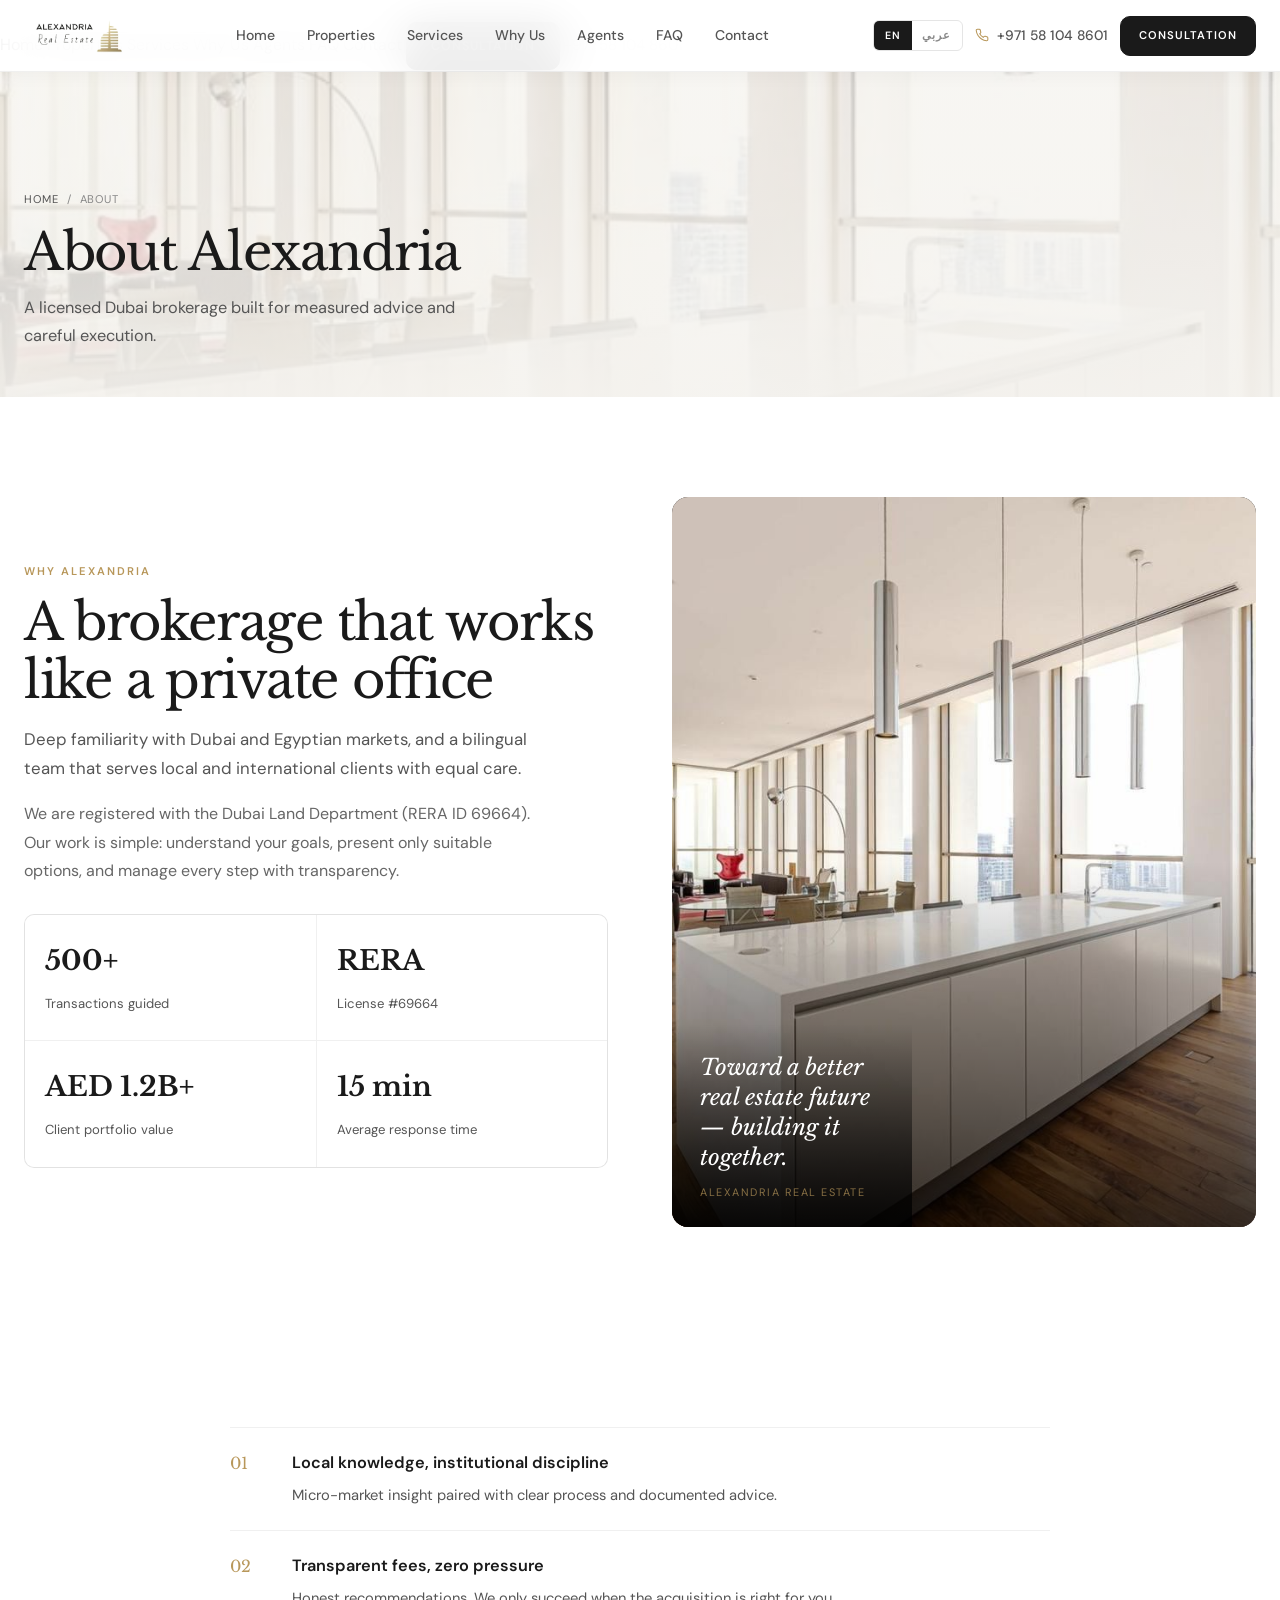
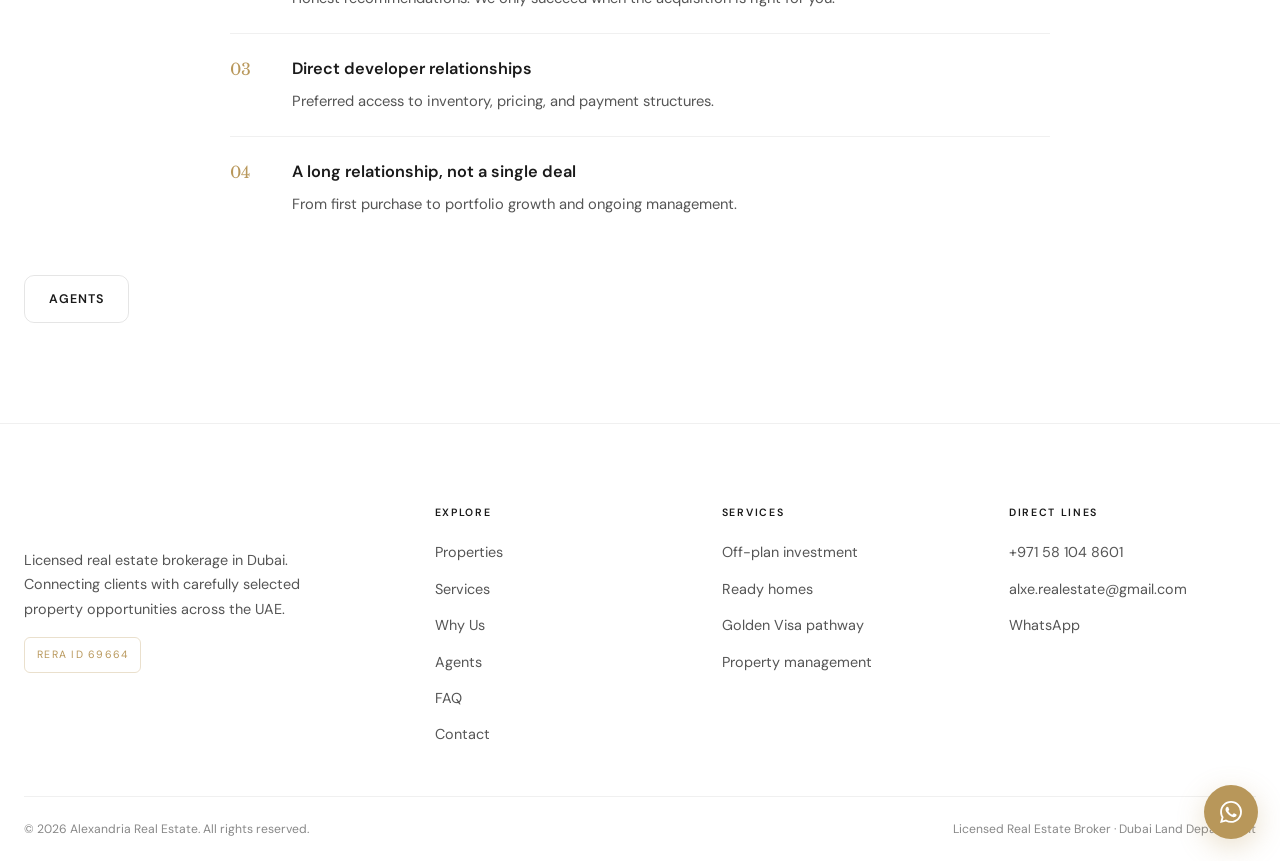
==== commit 93fd4dd9: "Switch to clean modern UI: remove all inline dark-theme CSS - Stripped 978-line inline style block f" ====
--- a/about/index.html
+++ b/about/index.html
@@ -8,987 +8,7 @@
 <link rel="preconnect" href="https://fonts.googleapis.com" />
 <link rel="preconnect" href="https://fonts.gstatic.com" crossorigin />
 <link href="https://fonts.googleapis.com/css2?family=DM+Sans:wght@400;500;600&family=Libre+Baskerville:ital,wght@0,400;1,400&family=Noto+Sans+Arabic:wght@400;500;600&display=swap" rel="stylesheet" />
-<link rel="stylesheet" href="../css/styles.css" />
 <link rel="stylesheet" href="../css/ui-enhancements.css" />
-<style>
-/* Alexandria RE — Luxury Presence inspired dark luxury system */
-
-:root {
-  --bg: #0a0a0a;
-  --bg-2: #111111;
-  --bg-elev: #1a1a1a;
-  --line: rgba(255,255,255,0.10);
-  --line-2: rgba(255,255,255,0.16);
-  --text: #ffffff;
-  --muted: rgba(255,255,255,0.62);
-  --faint: rgba(255,255,255,0.40);
-  --gold: #c4a265;
-  --gold-2: #d4b57a;
-  --font: "DM Sans", system-ui, -apple-system, sans-serif;
-  --serif: "Libre Baskerville", Georgia, serif;
-  --ar: "Noto Sans Arabic", "DM Sans", sans-serif;
-  --max: 1280px;
-  --header: 84px;
-  --ease: cubic-bezier(.22,1,.36,1);
-}
-
-*,*::before,*::after{box-sizing:border-box;margin:0;padding:0}
-html{scroll-behavior:smooth;scroll-padding-top:calc(var(--header) + 12px);overflow-x:hidden;-webkit-text-size-adjust:100%}
-body{
-  font-family:var(--font);
-  background:var(--bg);
-  color:var(--text);
-  line-height:1.6;
-  font-size:16px;
-  overflow-x:hidden;
-  -webkit-font-smoothing:antialiased;
-}
-body.lang-ar{font-family:var(--ar);direction:rtl}
-img{max-width:100%;display:block;height:auto}
-a{color:inherit;text-decoration:none}
-button,input,select,textarea{font:inherit;color:inherit;background:none;border:none;outline:none}
-button{cursor:pointer}
-ul{list-style:none}
-::selection{background:rgba(196,162,101,.28)}
-
-.container{width:min(100% - 48px, var(--max));margin-inline:auto}
-.section{padding:120px 0}
-.eyebrow{
-  display:inline-block;
-  font-size:.72rem;
-  letter-spacing:.2em;
-  text-transform:uppercase;
-  color:var(--gold);
-  font-weight:600;
-  margin-bottom:18px;
-}
-h1,h2,h3{font-family:var(--serif);font-weight:400;letter-spacing:-.03em;line-height:1.08}
-.section-title{font-size:clamp(2.1rem,4.2vw,3.4rem);max-width:16ch;margin:0 0 18px;color:#fff}
-.section-lead{color:var(--muted);font-size:1.08rem;line-height:1.75;max-width:40ch}
-.section-head{display:flex;justify-content:space-between;align-items:end;gap:28px;margin-bottom:56px}
-.section-head .section-lead{margin:0}
-.text-center{text-align:center}
-.text-center .section-title,.text-center .section-lead{margin-inline:auto}
-.reveal{opacity:1!important;transform:none!important}
-
-.btn{
-  display:inline-flex;align-items:center;justify-content:center;gap:10px;
-  min-height:52px;padding:0 28px;
-  font-size:.78rem;font-weight:600;letter-spacing:.12em;text-transform:uppercase;
-  border:1px solid transparent;transition:.25s var(--ease);white-space:nowrap;
-}
-.btn-light,.btn-dark{background:#fff;color:#0a0a0a;border-color:#fff}
-.btn-light:hover,.btn-dark:hover{background:transparent;color:#fff;border-color:#fff}
-.btn-line{background:transparent;color:#fff;border-color:rgba(255,255,255,.35)}
-.btn-line:hover{border-color:#fff;background:rgba(255,255,255,.06)}
-.btn-gold{background:var(--gold);color:#0a0a0a;border-color:var(--gold)}
-.btn-gold:hover{background:var(--gold-2);border-color:var(--gold-2)}
-.btn-block{width:100%}
-.btn-sm{min-height:42px;padding:0 18px;font-size:.72rem}
-.btn-primary-hero{background:#fff;color:#0a0a0a;border:1px solid #fff;min-height:52px;padding:0 24px;display:inline-flex;align-items:center;justify-content:center;letter-spacing:.1em;text-transform:uppercase;font-size:.74rem;font-weight:600}
-.btn-primary-hero:hover{background:transparent;color:#fff}
-.btn-secondary-hero{background:transparent;border:1px solid rgba(255,255,255,.5);color:#fff;min-height:52px;padding:0 24px;display:inline-flex;align-items:center;justify-content:center;letter-spacing:.1em;text-transform:uppercase;font-size:.74rem;font-weight:600}
-.btn-secondary-hero:hover{background:#fff;color:#111}
-
-/* Header */
-.site-header{
-  position:fixed;inset:0 0 auto 0;z-index:200;height:var(--header);
-  background:transparent;transition:background .3s,border-color .3s,backdrop-filter .3s;
-  border-bottom:1px solid transparent;
-}
-.site-header.scrolled,.site-header.is-deep{
-  background:rgba(10,10,10,.82);backdrop-filter:blur(18px);-webkit-backdrop-filter:blur(18px);
-  border-bottom-color:var(--line);
-}
-.header-inner{height:100%;display:flex;align-items:center;justify-content:space-between;gap:20px}
-.logo{display:flex;align-items:center;z-index:2}
-.logo img{height:42px!important;width:auto!important;object-fit:contain;filter:brightness(0) invert(1)!important}
-.nav{display:flex;align-items:center;gap:4px}
-.nav a{padding:8px 14px;font-size:.88rem;font-weight:500;color:rgba(255,255,255,.72);transition:color .2s}
-.nav a:hover,.nav a.active{color:#fff}
-.header-actions{display:flex;align-items:center;gap:12px;z-index:2}
-.lang-toggle{display:inline-flex;border:1px solid var(--line-2);overflow:hidden}
-.lang-toggle button{min-width:42px;padding:8px 10px;font-size:.68rem;letter-spacing:.12em;font-weight:600;color:rgba(255,255,255,.55);cursor:pointer;background:transparent;border:0}
-.lang-toggle button.active{background:#fff;color:#0a0a0a}
-.header-phone{display:none;align-items:center;gap:8px;color:rgba(255,255,255,.85);font-size:.86rem;font-weight:500;font-variant-numeric:tabular-nums}
-.header-phone svg{width:14px;height:14px;color:var(--gold)}
-.header-cta{display:none;min-height:42px!important;padding:0 18px!important;background:#fff!important;color:#0a0a0a!important;border:1px solid #fff!important;font-size:.7rem!important;letter-spacing:.12em!important}
-.header-cta:hover{background:transparent!important;color:#fff!important}
-.menu-toggle{display:none;width:44px;height:44px;border:1px solid var(--line-2);background:transparent;flex-direction:column;align-items:center;justify-content:center;gap:5px;position:relative;z-index:260;cursor:pointer}
-.menu-toggle span{display:block;width:16px;height:1.5px;background:#fff;transition:.25s}
-.menu-toggle.open span:nth-child(1){transform:translateY(6.5px) rotate(45deg)}
-.menu-toggle.open span:nth-child(2){opacity:0}
-.menu-toggle.open span:nth-child(3){transform:translateY(-6.5px) rotate(-45deg)}
-.mobile-nav{position:fixed;inset:0;z-index:250;display:none;flex-direction:column;justify-content:center;align-items:center;gap:8px;background:#0a0a0a;padding:100px 28px 48px;overflow-y:auto}
-.mobile-nav.open{display:flex}
-.mobile-nav a{font-family:var(--serif);font-size:clamp(1.5rem,5vw,2rem);padding:10px 16px;color:rgba(255,255,255,.88)}
-.mobile-nav a:hover,.mobile-nav a.active{color:var(--gold)}
-.mobile-nav .lang-toggle{margin-bottom:24px;border-color:var(--line-2)}
-.mobile-nav .lang-toggle button{color:rgba(255,255,255,.55)}
-.mobile-nav .lang-toggle button.active{background:#fff;color:#0a0a0a}
-.mobile-nav-cta{margin-top:22px!important;background:#fff!important;color:#0a0a0a!important;border-color:#fff!important;min-height:48px;padding:0 24px;display:inline-flex!important;align-items:center;justify-content:center}
-.mobile-nav-phone{margin-top:14px;color:rgba(255,255,255,.55);font-size:.95rem}
-body.nav-open{overflow:hidden!important}
-@media(min-width:1100px){.header-phone{display:inline-flex}.header-cta{display:inline-flex}}
-@media(max-width:1099px){.nav{display:none!important}.menu-toggle{display:flex!important}.header-cta,.header-phone{display:none!important}:root{--header:72px}.site-header{height:var(--header)}}
-
-/* Hero */
-.hero{position:relative;min-height:100vh;min-height:100dvh;display:flex;align-items:center;background:#050505;overflow:hidden;padding:0}
-.hero-bg{position:absolute;inset:0;z-index:0}
-.hero-bg-slide{position:absolute;inset:0;opacity:0;transition:opacity 1.15s ease;z-index:0}
-.hero-bg-slide.is-active{opacity:1;z-index:1}
-.hero-bg-slide img{width:100%;height:100%;object-fit:cover;object-position:center 28%;transform:scale(1.08);transition:transform 7s ease-out;filter:contrast(1.05) saturate(1.04) brightness(.88)}
-.hero-bg-slide.is-active img{transform:scale(1)}
-.hero-bg-overlay{position:absolute;inset:0;z-index:2;pointer-events:none;background:linear-gradient(180deg,rgba(5,5,5,.55) 0%,rgba(5,5,5,.25) 40%,rgba(5,5,5,.78) 100%),linear-gradient(90deg,rgba(5,5,5,.55) 0%,transparent 50%,rgba(5,5,5,.35) 100%)}
-.hero-shell{position:relative;z-index:3;width:min(100% - 48px,var(--max));margin:0 auto;display:grid;grid-template-columns:1.2fr .8fr;gap:48px;align-items:end;min-height:100vh;min-height:100dvh;padding:calc(var(--header) + 40px) 0 56px}
-.hero-copy{color:#fff;max-width:720px;padding-bottom:12px}
-.hero-kicker{display:inline-flex;align-items:center;gap:10px;margin-bottom:24px;color:var(--gold);font-size:.72rem;letter-spacing:.2em;text-transform:uppercase;font-weight:600}
-.hero h1{font-size:clamp(2.8rem,6.5vw,5.4rem);line-height:.96;letter-spacing:-.04em;margin:0 0 22px;max-width:13ch;color:#fff}
-.hero-lead{font-size:clamp(1.02rem,1.5vw,1.18rem);line-height:1.7;color:rgba(255,255,255,.72);max-width:34ch;margin:0 0 32px}
-.hero-actions{display:flex;flex-wrap:wrap;gap:12px}
-.hero-proof,.hero-meta,.hero-feature-board,.hero-hot,.hero-frame,.hero-captions{display:none!important}
-.hero-panel{display:flex;justify-content:flex-end;align-items:flex-end}
-.hero-form{width:min(100%,400px);background:rgba(255,255,255,.97);color:#0a0a0a;padding:32px 28px 28px;box-shadow:0 30px 80px rgba(0,0,0,.4)}
-.hero-form-top{display:flex;justify-content:space-between;align-items:center;margin-bottom:12px}
-.hero-form-label{font-size:.66rem;letter-spacing:.16em;text-transform:uppercase;color:#8a7040;font-weight:700}
-.hero-form-response{font-size:.72rem;color:#1f8f5f;font-weight:600}
-.hero-form h2{font-family:var(--serif);font-size:1.7rem;line-height:1.15;margin:0 0 8px;color:#0a0a0a;font-weight:400}
-.hero-form>p{margin:0 0 20px;color:#666;font-size:.92rem;line-height:1.55}
-.hero-form .field{margin-bottom:12px}
-.hero-form .field label{display:block;font-size:.64rem;letter-spacing:.12em;text-transform:uppercase;color:#777;margin-bottom:6px;font-weight:600}
-.hero-form .field input,.hero-form .field select{width:100%;min-height:48px;border:1px solid #ddd;background:#f7f7f7;padding:0 12px;font-size:16px;color:#0a0a0a}
-.hero-form .field input:focus,.hero-form .field select:focus{outline:none;border-color:#0a0a0a;background:#fff;box-shadow:0 0 0 1px #0a0a0a}
-.hero-form .field-row{display:grid;grid-template-columns:1fr 1fr;gap:10px}
-.hero-form .field select{appearance:none;background-image:url("data:image/svg+xml,%3Csvg xmlns='http://www.w3.org/2000/svg' width='12' height='8' fill='none'%3E%3Cpath d='M1 1.5l5 5 5-5' stroke='%23737373' stroke-width='1.4' stroke-linecap='round'/%3E%3C/svg%3E");background-repeat:no-repeat;background-position:right 12px center;padding-right:34px;background-color:#f7f7f7}
-.btn-submit-hero{width:100%;min-height:52px;margin-top:6px;background:#0a0a0a;color:#fff;border:1px solid #0a0a0a;letter-spacing:.12em;text-transform:uppercase;font-size:.74rem;font-weight:600;cursor:pointer;display:inline-flex;align-items:center;justify-content:center}
-.btn-submit-hero:hover{background:#000}
-.hero-form .form-note{margin-top:12px;text-align:center;font-size:.72rem;color:#999}
-.form-success{display:none;text-align:center;padding:18px 8px}
-.form-success.show{display:block}
-.form-success h3{font-family:var(--serif);font-size:1.5rem;margin-bottom:8px;color:#0a0a0a;font-weight:400}
-.form-success p{color:#666;margin-bottom:14px}
-
-.hero-bg-ui{position:absolute;left:0;right:0;bottom:0;z-index:4;padding:0 0 28px;pointer-events:none}
-.hero-bg-ui-inner{width:min(100% - 48px,var(--max));margin:0 auto;display:flex;align-items:center;justify-content:space-between;gap:16px;pointer-events:auto}
-.hero-bg-caption{color:#fff;max-width:420px}
-.hero-bg-caption .tag{display:inline-block;font-size:.62rem;letter-spacing:.14em;text-transform:uppercase;color:var(--gold);border:1px solid rgba(196,162,101,.4);padding:4px 8px;margin-bottom:8px;font-weight:600}
-.hero-bg-caption strong{display:block;font-size:1.05rem;font-weight:500;margin-bottom:2px}
-.hero-bg-caption span{display:block;font-size:.82rem;color:rgba(255,255,255,.55);margin-bottom:4px}
-.hero-bg-caption em{font-style:normal;font-family:var(--serif);color:var(--gold-2);font-size:1.05rem}
-.hero-bg-controls{display:inline-flex;align-items:center;gap:8px}
-.hero-bg-btn{width:40px;height:40px;border:1px solid rgba(255,255,255,.25);background:rgba(0,0,0,.35);color:#fff;display:inline-flex;align-items:center;justify-content:center;cursor:pointer;backdrop-filter:blur(8px)}
-.hero-bg-btn:hover{border-color:var(--gold);color:var(--gold)}
-.hero-bg-dots{display:inline-flex;gap:7px;margin-inline:8px}
-.hero-bg-dot{width:7px;height:7px;border-radius:50%;border:0;padding:0;background:rgba(255,255,255,.3);cursor:pointer}
-.hero-bg-dot.is-active{background:var(--gold);transform:scale(1.2)}
-.hero-bg-progress{position:absolute;left:0;right:0;bottom:0;height:2px;background:rgba(255,255,255,.08);z-index:5}
-.hero-bg-progress span{display:block;height:100%;width:0;background:var(--gold)}
-.hero-bg-progress span.is-running{animation:heroProg linear forwards}
-@keyframes heroProg{from{width:0}to{width:100%}}
-.hero-hot,.hero-frame,.hero-feature-board,.hero-proof,.hero-meta{display:none!important}
-
-.logo-marquee{background:var(--bg);border-block:1px solid var(--line);padding:28px 0;overflow:hidden}
-.logo-marquee-label{text-align:center;font-size:.68rem;letter-spacing:.2em;text-transform:uppercase;color:var(--faint);margin-bottom:18px;font-weight:600}
-.logo-track{display:flex;gap:48px;width:max-content;animation:marquee 40s linear infinite;align-items:center}
-.logo-track span{font-family:var(--serif);font-size:1.15rem;color:rgba(255,255,255,.35);letter-spacing:.04em;white-space:nowrap}
-@keyframes marquee{from{transform:translateX(0)}to{transform:translateX(-50%)}}
-
-.trust{background:var(--bg-2);border-bottom:1px solid var(--line)}
-.trust-grid{display:grid;grid-template-columns:repeat(4,1fr)}
-.trust-item{padding:32px 24px;border-right:1px solid var(--line)}
-.trust-item:last-child{border:0}
-.trust-item strong{display:block;font-size:.95rem;font-weight:500;margin-bottom:6px;color:#fff}
-.trust-item span{font-size:.84rem;color:var(--muted);line-height:1.45}
-
-.properties{background:var(--bg)}
-.filters{display:flex;flex-wrap:wrap;gap:8px;margin-bottom:32px}
-.filter-btn{min-height:42px;padding:0 18px;font-size:.72rem;letter-spacing:.12em;text-transform:uppercase;color:var(--muted);border:1px solid var(--line-2);background:transparent;transition:.2s}
-.filter-btn:hover,.filter-btn.active{color:#0a0a0a;background:#fff;border-color:#fff}
-.prop-grid{display:grid;grid-template-columns:repeat(3,minmax(0,1fr));gap:20px;align-items:stretch}
-.prop-card{display:flex;flex-direction:column;height:100%;background:var(--bg-2);border:1px solid var(--line);overflow:hidden;min-width:0;transition:transform .35s var(--ease),border-color .35s}
-.prop-card:hover{transform:translateY(-4px);border-color:var(--line-2)}
-.prop-media{position:relative;aspect-ratio:4/3;min-height:200px;overflow:hidden;background:#111;flex-shrink:0}
-.prop-media img{width:100%;height:100%;object-fit:cover;transition:transform .8s var(--ease)}
-.prop-card:hover .prop-media img{transform:scale(1.04)}
-.prop-media-shade{position:absolute;inset:0;background:linear-gradient(to top,rgba(0,0,0,.5),transparent 50%);pointer-events:none}
-.prop-media-label{position:absolute;left:16px;bottom:14px;z-index:2;color:#fff;font-family:var(--serif);font-style:italic;font-size:1rem}
-.prop-tags{position:absolute;top:14px;left:14px;z-index:2;display:flex;gap:6px}
-.tag{padding:6px 10px;font-size:.62rem;letter-spacing:.12em;text-transform:uppercase;background:#fff;color:#0a0a0a;font-weight:600}
-.prop-body{display:flex;flex-direction:column;flex:1;padding:20px 18px 18px}
-.prop-price{font-family:var(--serif);font-size:1.4rem;margin:0 0 8px;letter-spacing:-.02em;color:#fff}
-.prop-price small{font-family:var(--font);font-size:.72rem;color:var(--faint);margin-inline-start:6px}
-.prop-title{font-size:1.05rem;font-weight:500;margin:0 0 6px;line-height:1.35;min-height:2.6em;color:#fff}
-.prop-loc{font-size:.88rem;color:var(--muted);margin:0 0 12px;min-height:1.35em}
-.prop-specs{display:flex;flex-wrap:wrap;padding:12px 0;border-top:1px solid var(--line);margin:0 0 14px;font-size:.8rem;color:var(--faint)}
-.prop-specs span:not(:last-child)::after{content:"·";margin:0 10px;color:var(--line-2)}
-.prop-actions{display:grid;grid-template-columns:1fr 1fr;gap:8px;margin-top:auto;width:100%}
-.prop-actions .btn{width:100%;min-height:44px}
-.prop-actions .btn-dark{background:#fff;color:#0a0a0a;border-color:#fff}
-.prop-actions .btn-dark:hover{background:transparent;color:#fff;border-color:#fff}
-.prop-actions .btn-line{border-color:var(--line-2);color:#fff}
-.prop-actions .btn-line:hover{border-color:#fff}
-
-.services{background:var(--bg-2)}
-.svc-grid{display:grid;grid-template-columns:repeat(3,minmax(0,1fr));gap:16px}
-.svc-card{background:var(--bg);border:1px solid var(--line);padding:36px 28px;min-height:240px;transition:border-color .25s,transform .25s}
-.svc-card:hover{border-color:var(--line-2);transform:translateY(-3px)}
-.svc-num{font-family:var(--serif);color:var(--gold);font-size:.9rem;letter-spacing:.12em;margin-bottom:22px}
-.svc-card h3{font-size:1.4rem;margin:0 0 12px;color:#fff}
-.svc-card p{color:var(--muted);font-size:.95rem;line-height:1.75}
-.svc-detail{display:grid;grid-template-columns:1fr 1fr;gap:48px;align-items:center;padding:56px 0;border-bottom:1px solid var(--line)}
-.svc-detail:last-child{border-bottom:0}
-.svc-detail:nth-child(even) .svc-detail-media{order:2}
-.svc-detail:nth-child(even)>div:last-child{order:1}
-.svc-detail-media{aspect-ratio:4/3;min-height:240px;overflow:hidden;background:#111}
-.svc-detail-media img{width:100%;height:100%;object-fit:cover}
-.svc-detail h2{font-size:clamp(1.6rem,2.5vw,2.2rem);margin:0 0 14px;max-width:14ch;color:#fff}
-.svc-detail p{color:var(--muted);line-height:1.8;margin:0 0 12px;max-width:42ch}
-.svc-detail .btn{margin-top:8px}
-
-.story-grid{display:grid;grid-template-columns:1fr 1fr;gap:64px;align-items:center}
-.story-stats{display:grid;grid-template-columns:1fr 1fr;gap:1px;background:var(--line);border:1px solid var(--line);margin-top:28px}
-.story-stat{background:var(--bg-2);padding:24px 20px}
-.story-stat strong{display:block;font-family:var(--serif);font-size:1.8rem;margin-bottom:6px;color:#fff}
-.story-stat span{font-size:.84rem;color:var(--muted)}
-.about-visual{position:relative;aspect-ratio:4/5;min-height:360px;overflow:hidden;background:#111;display:flex;align-items:flex-end}
-.about-visual img{position:absolute;inset:0;width:100%;height:100%;object-fit:cover}
-.about-visual::before{content:"";position:absolute;inset:0;z-index:1;background:linear-gradient(to top,rgba(0,0,0,.88),transparent 55%)}
-.about-visual blockquote{position:relative;z-index:2;padding:32px;font-family:var(--serif);font-style:italic;font-size:1.5rem;line-height:1.35;color:#fff;max-width:15ch}
-.about-visual cite{display:block;margin-top:14px;font-family:var(--font);font-style:normal;font-size:.7rem;letter-spacing:.16em;text-transform:uppercase;color:var(--gold)}
-.about-list,.about-list-wrap{max-width:820px;margin:0 auto}
-.about-item{display:grid;grid-template-columns:48px 1fr;gap:14px;padding:22px 0;border-top:1px solid var(--line)}
-.about-item .idx{font-family:var(--serif);color:var(--gold);font-size:1rem}
-.about-item h4{font-family:var(--font);font-size:1.05rem;font-weight:600;margin:0 0 6px;color:#fff}
-.about-item p{color:var(--muted);font-size:.94rem;line-height:1.7}
-.about-actions{display:flex;flex-wrap:wrap;gap:10px;margin-top:36px}
-
-.agent-grid{display:grid;grid-template-columns:repeat(3,minmax(0,1fr));gap:20px}
-.agent-card{display:flex;flex-direction:column;height:100%;background:var(--bg-2);border:1px solid var(--line);overflow:hidden}
-.agent-photo{aspect-ratio:4/5;min-height:240px;overflow:hidden;background:#111}
-.agent-photo img{width:100%;height:100%;object-fit:cover}
-.agent-body{display:flex;flex-direction:column;flex:1;padding:22px 20px 20px}
-.agent-body h3{font-family:var(--font);font-size:1.15rem;font-weight:600;margin:0 0 4px;color:#fff}
-.agent-role{font-size:.78rem;color:var(--gold);letter-spacing:.08em;text-transform:uppercase;margin-bottom:12px;font-weight:600}
-.agent-body p{color:var(--muted);font-size:.92rem;line-height:1.7;margin:0 0 16px}
-.agent-body .btn{margin-top:auto;align-self:flex-start}
-
-.faq-grid{display:grid;grid-template-columns:.85fr 1.15fr;gap:56px;align-items:start}
-.faq-list{border-top:1px solid var(--line)}
-.faq-item{border-bottom:1px solid var(--line)}
-.faq-q{width:100%;display:flex;justify-content:space-between;align-items:center;gap:16px;padding:20px 0;text-align:start;font-size:1.02rem;font-weight:500;color:#fff;background:none;border:0}
-.faq-q .ico{width:28px;height:28px;position:relative;border:1px solid var(--line-2);flex-shrink:0}
-.faq-q .ico::before,.faq-q .ico::after{content:"";position:absolute;background:#fff;top:50%;left:50%;transform:translate(-50%,-50%)}
-.faq-q .ico::before{width:10px;height:1px}
-.faq-q .ico::after{width:1px;height:10px}
-.faq-item.open .faq-q .ico{background:#fff}
-.faq-item.open .faq-q .ico::before,.faq-item.open .faq-q .ico::after{background:#0a0a0a}
-.faq-item.open .faq-q .ico::after{transform:translate(-50%,-50%) scaleY(0)}
-.faq-a{max-height:0;overflow:hidden;transition:max-height .35s var(--ease)}
-.faq-item.open .faq-a{max-height:260px}
-.faq-a p{padding:0 0 18px;color:var(--muted);font-size:.95rem;line-height:1.75}
-
-.contact-grid{display:grid;grid-template-columns:.9fr 1.1fr;gap:48px;align-items:start}
-.contact-form-box{background:var(--bg-2);border:1px solid var(--line);padding:36px 32px}
-.contact-form-box h3{font-size:1.6rem;margin:0 0 8px;color:#fff}
-.contact-form-box>p{color:var(--muted);margin:0 0 24px}
-.contact-info h3{font-size:1.8rem;margin:0 0 12px;color:#fff}
-.contact-info>p{color:var(--muted);margin:0 0 28px;max-width:34ch}
-.detail{padding:16px 0;border-top:1px solid var(--line);display:grid;gap:4px}
-.detail:last-of-type{border-bottom:1px solid var(--line)}
-.detail strong{font-size:.66rem;letter-spacing:.16em;text-transform:uppercase;color:var(--faint);font-weight:600}
-.detail a,.detail span{font-size:1.05rem;font-weight:500;color:#fff}
-.detail a:hover{color:var(--gold)}
-.map-panel{min-height:220px;margin-top:20px;background:var(--bg-elev);border:1px solid var(--line);display:flex;align-items:flex-end;padding:24px;position:relative;overflow:hidden}
-.map-panel::before{content:"";position:absolute;inset:0;background:radial-gradient(circle at 30% 40%,rgba(196,162,101,.12),transparent 50%)}
-.map-panel>div{position:relative;z-index:1}
-.map-panel strong{display:block;font-family:var(--serif);font-size:1.2rem;margin-bottom:4px;color:#fff}
-.map-panel span{color:var(--muted);font-size:.9rem}
-.field{margin-bottom:12px}
-.field label{display:block;font-size:.66rem;letter-spacing:.12em;text-transform:uppercase;color:var(--faint);margin-bottom:6px;font-weight:600}
-.field input,.field select,.field textarea{width:100%;min-height:48px;padding:0 12px;border:1px solid var(--line-2);background:var(--bg);color:#fff;font-size:16px}
-.field textarea{padding:12px;min-height:110px;resize:vertical}
-.field input:focus,.field select:focus,.field textarea:focus{border-color:#fff;box-shadow:0 0 0 1px #fff;outline:none}
-.field-row{display:grid;grid-template-columns:1fr 1fr;gap:12px}
-.form-light .field input,.form-light .field select,.form-light .field textarea{background:var(--bg);color:#fff;border-color:var(--line-2)}
-.socials{display:flex;gap:10px;margin-top:24px}
-.socials a{width:42px;height:42px;border:1px solid var(--line-2);display:grid;place-items:center;color:var(--muted)}
-.socials a:hover{border-color:#fff;color:#fff}
-
-.cta-band{position:relative;padding:120px 0;text-align:center;background:var(--bg-2);border-block:1px solid var(--line);overflow:hidden}
-.cta-band-photo{position:absolute;inset:0;z-index:0}
-.cta-band-photo img{width:100%;height:100%;object-fit:cover;opacity:.28}
-.cta-band-photo::after{content:"";position:absolute;inset:0;background:linear-gradient(180deg,rgba(10,10,10,.7),rgba(10,10,10,.92))}
-.cta-band .container{position:relative;z-index:1}
-.cta-band h2{font-size:clamp(2.1rem,4vw,3.3rem);max-width:16ch;margin:0 auto 16px;color:#fff}
-.cta-band p{color:var(--muted);max-width:40ch;margin:0 auto 32px;font-size:1.08rem}
-.cta-actions{display:flex;flex-wrap:wrap;gap:12px;justify-content:center}
-
-.page-hero{position:relative;min-height:clamp(260px,40vh,440px);display:flex;align-items:flex-end;padding:calc(var(--header) + 48px) 0 48px;background:#050505;color:#fff;overflow:hidden}
-.page-hero-photo{position:absolute;inset:0;z-index:0}
-.page-hero-photo img{width:100%;height:100%;object-fit:cover;opacity:.45}
-.page-hero-photo::after{content:"";position:absolute;inset:0;background:linear-gradient(180deg,rgba(5,5,5,.55),rgba(5,5,5,.88))}
-.page-hero .container{position:relative;z-index:1}
-.page-hero h1{font-size:clamp(2.1rem,4.5vw,3.4rem);max-width:14ch;margin:0 0 12px;color:#fff}
-.page-hero p{color:var(--muted);max-width:42ch;font-size:1.05rem;line-height:1.7;margin:0}
-.breadcrumb{display:flex;flex-wrap:wrap;gap:8px;align-items:center;font-size:.72rem;letter-spacing:.1em;text-transform:uppercase;color:var(--faint);margin-bottom:16px}
-.breadcrumb a{color:rgba(255,255,255,.7)}
-.breadcrumb a:hover{color:#fff}
-
-.site-footer{background:#050505;color:var(--muted);padding:80px 0 0;border-top:1px solid var(--line)}
-.footer-grid{display:grid;grid-template-columns:1.5fr 1fr 1fr 1fr;gap:40px;padding-bottom:48px;border-bottom:1px solid var(--line)}
-.footer-brand p{margin-top:14px;max-width:32ch;line-height:1.7;font-size:.92rem}
-.rera{display:inline-block;margin-top:16px;font-size:.68rem;letter-spacing:.14em;text-transform:uppercase;color:var(--gold);border:1px solid rgba(196,162,101,.35);padding:10px 14px}
-.footer-col h4{font-family:var(--font);font-size:.68rem;letter-spacing:.18em;text-transform:uppercase;color:#fff;font-weight:600;margin:0 0 18px}
-.footer-col ul{display:flex;flex-direction:column;gap:10px}
-.footer-col a{font-size:.92rem;color:var(--muted)}
-.footer-col a:hover{color:#fff}
-.footer-bottom{display:flex;flex-wrap:wrap;justify-content:space-between;gap:10px;padding:22px 0;font-size:.78rem;color:var(--faint)}
-
-.float-wa{position:fixed;right:22px;bottom:22px;z-index:80;width:54px;height:54px;border-radius:50%;background:#fff;color:#0a0a0a;display:grid;place-items:center;box-shadow:0 12px 36px rgba(0,0,0,.35)}
-body.lang-ar .float-wa{right:auto;left:22px}
-.float-wa:hover{transform:translateY(-2px)}
-.sticky-cta{display:none!important}
-
-.modal-overlay{position:fixed;inset:0;background:rgba(0,0,0,.7);backdrop-filter:blur(6px);z-index:300;display:none;align-items:center;justify-content:center;padding:20px}
-.modal-overlay.open{display:flex}
-.modal{position:relative;width:min(100%,440px);background:#111;border:1px solid var(--line);padding:36px 28px;color:#fff}
-.modal-close{position:absolute;top:12px;right:12px;width:36px;height:36px;display:grid;place-items:center;color:var(--muted);border:1px solid var(--line)}
-.modal h3{font-size:1.6rem;margin:0 0 10px}
-.modal>p{color:var(--muted);margin:0 0 20px}
-
-.devs{background:var(--bg);border-block:1px solid var(--line);overflow:hidden;padding:36px 0}
-.dev-row{display:flex;width:max-content;animation:marquee 45s linear infinite}
-.dev-item{min-width:170px;padding:12px 36px;font-family:var(--serif);font-size:1.15rem;color:rgba(255,255,255,.3);text-align:center}
-.calc{background:var(--bg-2);border-block:1px solid var(--line)}
-.calc-grid{display:grid;grid-template-columns:1fr 1.1fr;gap:48px}
-.calc-panel{background:var(--bg);border:1px solid var(--line);padding:32px}
-.calc-field{margin-bottom:20px}
-.calc-field label{display:flex;justify-content:space-between;color:var(--muted);font-size:.88rem;margin-bottom:10px}
-.calc-field label strong{color:#fff;font-family:var(--serif);font-weight:400}
-.calc-field input[type=range]{width:100%;height:2px;appearance:none;background:var(--line-2);cursor:pointer}
-.calc-field input[type=range]::-webkit-slider-thumb{appearance:none;width:16px;height:16px;border-radius:50%;background:#fff}
-.calc-results{display:grid;grid-template-columns:1fr 1fr;gap:10px;margin:8px 0 20px}
-.calc-result{background:var(--bg-2);border:1px solid var(--line);padding:16px}
-.calc-result span{display:block;font-size:.66rem;letter-spacing:.1em;text-transform:uppercase;color:var(--faint);margin-bottom:6px}
-.calc-result strong{font-family:var(--serif);font-size:1.3rem;color:#fff;font-weight:400}
-.quotes{background:var(--bg)}
-.quote-grid{display:grid;grid-template-columns:repeat(3,1fr);gap:16px}
-.quote-card{background:var(--bg-2);border:1px solid var(--line);padding:32px 26px;min-height:260px;display:flex;flex-direction:column}
-.quote-card blockquote{font-family:var(--serif);font-size:1.05rem;line-height:1.7;color:rgba(255,255,255,.8);flex:1;margin:0 0 24px}
-.quote-author{padding-top:16px;border-top:1px solid var(--line)}
-.quote-author strong{display:block;color:#fff;margin-bottom:2px}
-.quote-author span{font-size:.8rem;color:var(--faint)}
-.process{background:var(--bg);border-block:1px solid var(--line)}
-.process-grid{display:grid;grid-template-columns:repeat(4,1fr);gap:24px;margin-top:48px}
-.process-step{padding-right:16px;border-right:1px solid var(--line)}
-.process-step:last-child{border:0}
-.process-step .num{display:block;font-family:var(--serif);font-size:2.8rem;color:rgba(255,255,255,.12);margin-bottom:16px;line-height:1}
-.process-step:hover .num{color:var(--gold)}
-.process-step h3{font-family:var(--font);font-size:1.05rem;font-weight:600;margin:0 0 10px;color:#fff}
-.process-step p{font-size:.9rem;color:var(--muted);line-height:1.7;max-width:26ch}
-
-@media(max-width:1100px){
-  .hero-shell{grid-template-columns:1fr;align-items:center;min-height:auto;padding:calc(var(--header) + 28px) 0 32px;gap:28px}
-  .hero-panel{justify-content:center}
-  .hero-form{width:100%;max-width:520px}
-  .hero h1{max-width:14ch;font-size:clamp(2.5rem,8vw,3.6rem)}
-  .hero-bg-ui-inner{flex-direction:column;align-items:flex-start}
-  .prop-grid,.svc-grid,.quote-grid{grid-template-columns:repeat(2,minmax(0,1fr))!important}
-  .process-grid{grid-template-columns:1fr 1fr!important;gap:28px!important}
-  .process-step{border:0!important;padding:0!important}
-  .trust-grid{grid-template-columns:1fr 1fr!important}
-  .story-grid,.faq-grid,.contact-grid,.calc-grid,.svc-detail{grid-template-columns:1fr!important;gap:28px!important}
-  .svc-detail:nth-child(even) .svc-detail-media,.svc-detail:nth-child(even)>div:last-child{order:initial!important}
-  .agent-grid{grid-template-columns:1fr 1fr!important}
-  .footer-grid{grid-template-columns:1fr 1fr!important}
-  .section{padding:80px 0}
-  .section-head{flex-direction:column;align-items:flex-start}
-}
-@media(max-width:760px){
-  :root{--header:68px}
-  .container{width:min(100% - 32px,var(--max))}
-  .section{padding:56px 0!important}
-  .hero-shell{width:min(100% - 32px,var(--max));padding-bottom:24px}
-  .hero h1{font-size:clamp(2.15rem,10vw,2.8rem);max-width:12ch}
-  .hero-actions{flex-direction:column}
-  .hero-actions .btn,.hero-actions .btn-primary-hero,.hero-actions .btn-secondary-hero,.hero-actions .btn-light,.hero-actions .btn-line{width:100%}
-  .hero-form{padding:22px 16px}
-  .hero-form .field-row,.field-row{grid-template-columns:1fr!important}
-  .hero-bg-ui{padding-bottom:16px}
-  .hero-bg-caption{display:none}
-  .prop-grid,.svc-grid,.quote-grid,.process-grid,.agent-grid,.trust-grid{grid-template-columns:1fr!important}
-  .filters{flex-wrap:nowrap;overflow-x:auto;-webkit-overflow-scrolling:touch;scrollbar-width:none}
-  .filters::-webkit-scrollbar{display:none}
-  .filter-btn{flex:0 0 auto}
-  .prop-actions{grid-template-columns:1fr 1fr!important}
-  .footer-grid{grid-template-columns:1fr!important}
-  .page-hero{min-height:28vh;padding:calc(var(--header) + 24px) 0 28px}
-  .page-hero h1{font-size:clamp(1.75rem,8vw,2.2rem)}
-  .contact-form-box{padding:22px 16px}
-  .float-wa{right:14px;bottom:14px;width:50px;height:50px}
-  body.lang-ar .float-wa{left:14px;right:auto}
-  .cta-actions{flex-direction:column;align-items:stretch;max-width:320px;margin-inline:auto}
-  .cta-actions .btn{width:100%}
-  .about-visual{aspect-ratio:16/11;min-height:240px}
-  .story-stats{grid-template-columns:1fr 1fr}
-}
-@media(max-width:400px){
-  .hero h1{font-size:1.95rem}
-  .prop-actions{grid-template-columns:1fr!important}
-  .story-stats{grid-template-columns:1fr}
-}
-@media(prefers-reduced-motion:reduce){
-  .hero-bg-slide,.hero-bg-slide img,.logo-track,.dev-row{transition:none!important;animation:none!important}
-  .hero-bg-progress span.is-running{animation:none!important;width:100%}
-}
-
-
-/* === ELEVATED LP CRAFT — richer composition layer === */
-
-:root {
-  --void: #050505;
-  --panel: #0e0e0e;
-  --elev: #151515;
-  --hair: rgba(255,255,255,0.09);
-  --gold: #c8a96b;
-  --gold-2: #e0c48a;
-}
-
-body { background: var(--void) !important; }
-
-/* More dramatic type */
-.section { padding: 150px 0 !important; }
-.section-title {
-  font-size: clamp(2.6rem, 5.2vw, 4.4rem) !important;
-  letter-spacing: -0.04em !important;
-  line-height: 1.02 !important;
-  max-width: 13ch !important;
-}
-.section-lead {
-  font-size: 1.15rem !important;
-  line-height: 1.85 !important;
-  color: rgba(255,255,255,0.58) !important;
-}
-.eyebrow {
-  letter-spacing: 0.28em !important;
-  font-size: 0.68rem !important;
-  margin-bottom: 26px !important;
-}
-.section-head {
-  margin-bottom: 72px !important;
-  padding-bottom: 32px !important;
-  border-bottom: 1px solid rgba(255,255,255,0.08) !important;
-}
-
-/* Header glass refinement */
-.site-header {
-  height: 92px !important;
-  background: linear-gradient(180deg, rgba(5,5,5,0.75) 0%, rgba(5,5,5,0.15) 100%) !important;
-  border-bottom: 0 !important;
-}
-.site-header.scrolled,
-.site-header.is-deep {
-  height: 80px !important;
-  background: rgba(5,5,5,0.92) !important;
-  backdrop-filter: blur(22px) saturate(1.25) !important;
-  border-bottom: 1px solid rgba(255,255,255,0.08) !important;
-  box-shadow: 0 20px 60px rgba(0,0,0,0.35) !important;
-}
-.nav a {
-  font-size: 0.92rem !important;
-  padding: 10px 16px !important;
-  color: rgba(255,255,255,0.68) !important;
-  letter-spacing: 0.01em !important;
-}
-.nav a:hover, .nav a.active { color: #fff !important; }
-.nav a.active::after {
-  height: 1px !important;
-  background: var(--gold) !important;
-  bottom: 2px !important;
-}
-.header-cta {
-  min-height: 46px !important;
-  padding: 0 22px !important;
-  letter-spacing: 0.14em !important;
-  background: #fff !important;
-  color: #0a0a0a !important;
-  border: 1px solid #fff !important;
-}
-.header-cta:hover {
-  background: transparent !important;
-  color: #fff !important;
-}
-
-/* HERO — museum-scale */
-.hero {
-  min-height: 100vh !important;
-  min-height: 100dvh !important;
-  background: #030303 !important;
-}
-.hero-bg-slide img {
-  filter: contrast(1.08) saturate(1.08) brightness(0.82) !important;
-  transform: scale(1.1) !important;
-  transition: transform 8s cubic-bezier(0.15,0.7,0.2,1), opacity 1.2s ease !important;
-}
-.hero-bg-slide.is-active img {
-  transform: scale(1) !important;
-}
-.hero-bg-overlay {
-  background:
-    linear-gradient(180deg, rgba(3,3,3,0.62) 0%, rgba(3,3,3,0.18) 38%, rgba(3,3,3,0.82) 100%),
-    linear-gradient(100deg, rgba(3,3,3,0.78) 0%, rgba(3,3,3,0.25) 48%, rgba(3,3,3,0.45) 100%),
-    radial-gradient(ellipse 60% 50% at 70% 40%, rgba(200,169,107,0.12), transparent 62%) !important;
-}
-.hero-shell {
-  width: min(100% - 56px, 1360px) !important;
-  grid-template-columns: 1.25fr 0.75fr !important;
-  gap: clamp(28px, 5vw, 72px) !important;
-  align-items: center !important;
-  padding: calc(var(--header, 88px) + 48px) 0 72px !important;
-}
-.hero-copy { max-width: 760px !important; }
-.hero-kicker {
-  margin-bottom: 28px !important;
-  padding: 10px 16px !important;
-  border: 1px solid rgba(200,169,107,0.4) !important;
-  background: rgba(200,169,107,0.1) !important;
-  color: #e2c48a !important;
-  letter-spacing: 0.22em !important;
-  font-size: 0.7rem !important;
-  backdrop-filter: blur(10px) !important;
-}
-.hero h1 {
-  font-size: clamp(3rem, 7vw, 6rem) !important;
-  line-height: 0.94 !important;
-  letter-spacing: -0.045em !important;
-  max-width: 11ch !important;
-  margin: 0 0 26px !important;
-  text-shadow: 0 20px 60px rgba(0,0,0,0.35) !important;
-}
-.hero-lead {
-  font-size: clamp(1.05rem, 1.7vw, 1.22rem) !important;
-  line-height: 1.8 !important;
-  color: rgba(255,255,255,0.72) !important;
-  max-width: 34ch !important;
-  margin: 0 0 36px !important;
-}
-.hero-actions { gap: 14px !important; margin-bottom: 0 !important; }
-.btn-primary-hero, .hero-actions .btn-light, .hero-actions .btn-primary-hero {
-  min-height: 58px !important;
-  padding: 0 32px !important;
-  font-size: 0.76rem !important;
-  letter-spacing: 0.14em !important;
-  background: #fff !important;
-  color: #0a0a0a !important;
-  border: 1px solid #fff !important;
-  box-shadow: 0 16px 40px rgba(0,0,0,0.28) !important;
-}
-.btn-primary-hero:hover, .hero-actions .btn-light:hover {
-  background: transparent !important;
-  color: #fff !important;
-  box-shadow: none !important;
-}
-.btn-secondary-hero, .hero-actions .btn-line {
-  min-height: 58px !important;
-  padding: 0 32px !important;
-  border-color: rgba(255,255,255,0.5) !important;
-  background: rgba(255,255,255,0.04) !important;
-  backdrop-filter: blur(8px) !important;
-}
-
-/* Form — floating editorial card */
-.hero-form {
-  width: min(100%, 430px) !important;
-  padding: 36px 32px 30px !important;
-  background: rgba(255,255,255,0.98) !important;
-  box-shadow: 0 40px 100px rgba(0,0,0,0.5) !important;
-  border: 1px solid rgba(255,255,255,0.2) !important;
-}
-.hero-form::before {
-  height: 2px !important;
-  background: linear-gradient(90deg, #b8954a, #e2c48a, #b8954a) !important;
-}
-.hero-form h2 {
-  font-size: 1.85rem !important;
-  letter-spacing: -0.03em !important;
-  margin-bottom: 10px !important;
-}
-.hero-form > p {
-  font-size: 0.94rem !important;
-  line-height: 1.65 !important;
-  margin-bottom: 22px !important;
-}
-.btn-submit-hero {
-  min-height: 54px !important;
-  letter-spacing: 0.14em !important;
-  background: #0a0a0a !important;
-}
-
-/* Bottom banner caption bar — more premium */
-.hero-bg-ui {
-  padding-bottom: 36px !important;
-}
-.hero-bg-ui-inner {
-  width: min(100% - 56px, 1360px) !important;
-  align-items: flex-end !important;
-}
-.hero-bg-caption {
-  max-width: 480px !important;
-  padding: 18px 20px !important;
-  background: rgba(0,0,0,0.35) !important;
-  border: 1px solid rgba(255,255,255,0.12) !important;
-  backdrop-filter: blur(14px) !important;
-}
-.hero-bg-caption .tag {
-  margin-bottom: 10px !important;
-  color: #e2c48a !important;
-  border-color: rgba(226,196,138,0.4) !important;
-}
-.hero-bg-caption strong {
-  font-size: 1.2rem !important;
-  font-weight: 500 !important;
-  letter-spacing: -0.01em !important;
-  margin-bottom: 4px !important;
-}
-.hero-bg-caption em {
-  font-size: 1.25rem !important;
-  color: #e2c48a !important;
-}
-.hero-bg-btn {
-  width: 44px !important;
-  height: 44px !important;
-  background: rgba(0,0,0,0.4) !important;
-  border-color: rgba(255,255,255,0.28) !important;
-  backdrop-filter: blur(10px) !important;
-}
-.hero-bg-progress { height: 2px !important; }
-.hero-bg-progress span {
-  background: linear-gradient(90deg, #b8954a, #e2c48a) !important;
-}
-
-/* Marquee */
-.logo-marquee {
-  padding: 40px 0 !important;
-  border-block: 1px solid rgba(255,255,255,0.07) !important;
-  background: #070707 !important;
-}
-.logo-marquee-label {
-  margin-bottom: 22px !important;
-  letter-spacing: 0.28em !important;
-  color: rgba(255,255,255,0.32) !important;
-}
-.logo-track span {
-  font-size: 1.35rem !important;
-  color: rgba(255,255,255,0.28) !important;
-  padding: 0 8px !important;
-}
-
-/* Property cards — editorial luxury */
-.properties { background: #070707 !important; }
-.prop-grid {
-  grid-template-columns: repeat(3, minmax(0, 1fr)) !important;
-  gap: 22px !important;
-}
-.prop-card {
-  background: #0e0e0e !important;
-  border: 1px solid rgba(255,255,255,0.08) !important;
-  transition: transform 0.45s var(--ease), border-color 0.45s, box-shadow 0.45s !important;
-}
-.prop-card:hover {
-  transform: translateY(-8px) !important;
-  border-color: rgba(255,255,255,0.16) !important;
-  box-shadow: 0 30px 70px rgba(0,0,0,0.45) !important;
-}
-.prop-media {
-  aspect-ratio: 5/4 !important;
-  min-height: 240px !important;
-}
-.prop-media-shade {
-  background: linear-gradient(to top, rgba(0,0,0,0.72) 0%, rgba(0,0,0,0.1) 55%, transparent 100%) !important;
-}
-.prop-body { padding: 24px 22px 22px !important; }
-.prop-price {
-  font-size: 1.55rem !important;
-  letter-spacing: -0.03em !important;
-  margin-bottom: 10px !important;
-}
-.prop-title {
-  font-size: 1.12rem !important;
-  min-height: 2.8em !important;
-  letter-spacing: -0.01em !important;
-}
-.prop-actions {
-  gap: 10px !important;
-}
-.prop-actions .btn {
-  min-height: 46px !important;
-  letter-spacing: 0.12em !important;
-}
-.filters { margin-bottom: 40px !important; gap: 10px !important; }
-.filter-btn {
-  min-height: 44px !important;
-  padding: 0 20px !important;
-  letter-spacing: 0.14em !important;
-  border-color: rgba(255,255,255,0.14) !important;
-}
-.filter-btn.active, .filter-btn:hover {
-  background: #fff !important;
-  color: #0a0a0a !important;
-  border-color: #fff !important;
-}
-
-/* Services — large dark tiles */
-.services { background: #0a0a0a !important; }
-.svc-grid {
-  gap: 18px !important;
-}
-.svc-card {
-  background: linear-gradient(180deg, #121212 0%, #0c0c0c 100%) !important;
-  border: 1px solid rgba(255,255,255,0.08) !important;
-  padding: 44px 32px !important;
-  min-height: 280px !important;
-  position: relative;
-  overflow: hidden;
-}
-.svc-card::before {
-  content: "";
-  position: absolute;
-  inset: 0 auto 0 0;
-  width: 1px;
-  background: linear-gradient(to bottom, transparent, rgba(200,169,107,0.7), transparent);
-  opacity: 0;
-  transition: opacity 0.35s;
-}
-.svc-card:hover {
-  border-color: rgba(255,255,255,0.16) !important;
-  transform: translateY(-6px) !important;
-  box-shadow: 0 28px 60px rgba(0,0,0,0.35) !important;
-}
-.svc-card:hover::before { opacity: 1; }
-.svc-num {
-  font-size: 1rem !important;
-  letter-spacing: 0.18em !important;
-  margin-bottom: 28px !important;
-  color: var(--gold) !important;
-}
-.svc-card h3 {
-  font-size: 1.55rem !important;
-  letter-spacing: -0.02em !important;
-  margin-bottom: 14px !important;
-}
-.svc-card p {
-  font-size: 0.98rem !important;
-  line-height: 1.8 !important;
-  max-width: 30ch;
-}
-
-/* CTA */
-.cta-band {
-  padding: 160px 0 !important;
-  background: #050505 !important;
-}
-.cta-band h2 {
-  font-size: clamp(2.4rem, 5vw, 4rem) !important;
-  letter-spacing: -0.04em !important;
-  max-width: 14ch !important;
-  margin-bottom: 20px !important;
-}
-.cta-band p {
-  font-size: 1.15rem !important;
-  margin-bottom: 36px !important;
-}
-.cta-band-photo img { opacity: 0.32 !important; filter: saturate(1.05) contrast(1.05); }
-.cta-band-photo::after {
-  background: linear-gradient(180deg, rgba(5,5,5,0.55), rgba(5,5,5,0.92)) !important;
-}
-
-/* Footer */
-.site-footer {
-  padding: 100px 0 0 !important;
-  background: #030303 !important;
-  border-top: 1px solid rgba(255,255,255,0.07) !important;
-}
-.footer-grid { gap: 48px !important; padding-bottom: 56px !important; }
-.footer-col h4 { letter-spacing: 0.22em !important; margin-bottom: 22px !important; }
-.footer-col a { font-size: 0.95rem !important; }
-.rera {
-  margin-top: 22px !important;
-  padding: 12px 16px !important;
-  letter-spacing: 0.16em !important;
-}
-
-/* Interior pages */
-.page-hero {
-  min-height: clamp(300px, 48vh, 520px) !important;
-  padding: calc(var(--header, 88px) + 56px) 0 56px !important;
-}
-.page-hero h1 {
-  font-size: clamp(2.4rem, 5.5vw, 4.2rem) !important;
-  letter-spacing: -0.04em !important;
-  max-width: 12ch !important;
-}
-.page-hero p {
-  font-size: 1.1rem !important;
-  max-width: 40ch !important;
-}
-.page-hero-photo img { opacity: 0.5 !important; filter: contrast(1.05); }
-.page-hero-photo::after {
-  background: linear-gradient(180deg, rgba(5,5,5,0.45), rgba(5,5,5,0.9)) !important;
-}
-
-/* Agents / FAQ / Contact polish */
-.agent-card {
-  background: #0e0e0e !important;
-  border-color: rgba(255,255,255,0.08) !important;
-  transition: transform 0.35s, border-color 0.35s, box-shadow 0.35s !important;
-}
-.agent-card:hover {
-  transform: translateY(-6px) !important;
-  border-color: rgba(255,255,255,0.16) !important;
-  box-shadow: 0 28px 60px rgba(0,0,0,0.35) !important;
-}
-.agent-photo { aspect-ratio: 4/5 !important; min-height: 280px !important; }
-.contact-form-box, .calc-panel, .quote-card, .svc-detail-media {
-  border-color: rgba(255,255,255,0.08) !important;
-}
-.contact-form-box {
-  background: #0e0e0e !important;
-  padding: 44px 36px !important;
-  box-shadow: 0 30px 70px rgba(0,0,0,0.25) !important;
-}
-.faq-q { font-size: 1.08rem !important; padding: 24px 0 !important; }
-.quote-card {
-  background: #0e0e0e !important;
-  min-height: 300px !important;
-  padding: 40px 32px !important;
-}
-.quote-card blockquote {
-  font-size: 1.15rem !important;
-  line-height: 1.75 !important;
-}
-
-/* Featured large property on home: first card wider on xl */
-@media (min-width: 1200px) {
-  .properties .prop-grid {
-    grid-template-columns: repeat(12, minmax(0, 1fr)) !important;
-  }
-  .properties .prop-card:nth-child(1) {
-    grid-column: span 8 !important;
-  }
-  .properties .prop-card:nth-child(1) .prop-media {
-    aspect-ratio: 16/10 !important;
-    min-height: 380px !important;
-  }
-  .properties .prop-card:nth-child(2),
-  .properties .prop-card:nth-child(3) {
-    grid-column: span 4 !important;
-  }
-  .properties .prop-card:nth-child(n+4) {
-    grid-column: span 4 !important;
-  }
-  .properties .prop-card:nth-child(1) .prop-body {
-    display: grid !important;
-    grid-template-columns: 1.3fr 0.7fr !important;
-    gap: 18px 28px !important;
-    align-items: end !important;
-    padding: 28px 28px 26px !important;
-  }
-  .properties .prop-card:nth-child(1) .prop-price { font-size: 2rem !important; }
-  .properties .prop-card:nth-child(1) .prop-title { font-size: 1.35rem !important; min-height: 0 !important; }
-  .properties .prop-card:nth-child(1) .prop-actions {
-    grid-column: 2 !important;
-    grid-row: 1 / span 4 !important;
-    display: flex !important;
-    flex-direction: column !important;
-    gap: 10px !important;
-    margin-top: 0 !important;
-  }
-}
-
-/* Keep button alignment for non-featured cards */
-.properties .prop-card:not(:nth-child(1)) .prop-actions {
-  display: grid !important;
-  grid-template-columns: 1fr 1fr !important;
-  margin-top: auto !important;
-}
-
-@media (max-width: 1199px) {
-  .properties .prop-grid { grid-template-columns: repeat(2, minmax(0, 1fr)) !important; }
-  .properties .prop-card:nth-child(1),
-  .properties .prop-card:nth-child(2),
-  .properties .prop-card:nth-child(3),
-  .properties .prop-card:nth-child(n+4) {
-    grid-column: auto !important;
-  }
-  .properties .prop-card:nth-child(1) .prop-body {
-    display: flex !important;
-    grid-template-columns: none !important;
-  }
-  .properties .prop-card:nth-child(1) .prop-actions {
-    grid-column: auto !important;
-    grid-row: auto !important;
-    display: grid !important;
-    grid-template-columns: 1fr 1fr !important;
-    flex-direction: row !important;
-  }
-  .properties .prop-card:nth-child(1) .prop-media {
-    aspect-ratio: 5/4 !important;
-    min-height: 240px !important;
-  }
-}
-
-@media (max-width: 1100px) {
-  .section { padding: 96px 0 !important; }
-  .hero-shell {
-    grid-template-columns: 1fr !important;
-    align-items: stretch !important;
-    padding: calc(var(--header, 72px) + 32px) 0 36px !important;
-  }
-  .hero-panel { justify-content: center !important; }
-  .hero h1 { max-width: 14ch !important; font-size: clamp(2.6rem, 8.5vw, 3.8rem) !important; }
-  .hero-bg-caption { max-width: none !important; width: 100% !important; }
-}
-
-@media (max-width: 760px) {
-  .section { padding: 72px 0 !important; }
-  .section-title { font-size: clamp(2rem, 9vw, 2.5rem) !important; max-width: 12ch !important; }
-  .section-head { grid-template-columns: 1fr !important; gap: 16px !important; margin-bottom: 36px !important; }
-  .section-head .section-lead { justify-self: start !important; text-align: start !important; }
-  .hero-shell { width: min(100% - 32px, var(--max)) !important; padding-bottom: 28px !important; }
-  .hero h1 { font-size: clamp(2.2rem, 11vw, 2.9rem) !important; max-width: 11ch !important; }
-  .hero-actions { flex-direction: column !important; }
-  .hero-actions .btn,
-  .hero-actions .btn-primary-hero,
-  .hero-actions .btn-secondary-hero,
-  .hero-actions .btn-light,
-  .hero-actions .btn-line { width: 100% !important; }
-  .hero-form { padding: 24px 18px !important; width: 100% !important; max-width: none !important; }
-  .hero-form .field-row { grid-template-columns: 1fr !important; }
-  .hero-bg-ui { padding-bottom: 18px !important; }
-  .hero-bg-ui-inner { width: min(100% - 32px, var(--max)) !important; flex-direction: column !important; align-items: stretch !important; }
-  .prop-grid, .properties .prop-grid { grid-template-columns: 1fr !important; gap: 16px !important; }
-  .svc-grid { grid-template-columns: 1fr !important; }
-  .svc-card { min-height: 0 !important; padding: 32px 22px !important; }
-  .page-hero { min-height: 32vh !important; padding: calc(var(--header, 68px) + 28px) 0 32px !important; }
-  .page-hero h1 { font-size: clamp(1.9rem, 9vw, 2.4rem) !important; }
-  .contact-form-box { padding: 26px 18px !important; }
-  .agent-grid { grid-template-columns: 1fr !important; }
-  .cta-band { padding: 100px 0 !important; }
-}
-
-/* Micro-interactions without gimmicks */
-.prop-card, .svc-card, .agent-card, .quote-card {
-  will-change: transform;
-}
-.float-wa {
-  background: #fff !important;
-  color: #0a0a0a !important;
-  width: 58px !important;
-  height: 58px !important;
-  box-shadow: 0 18px 40px rgba(0,0,0,0.4) !important;
-}
-
-</style>
 </head>
 <body class="page-interior page-about">
 <header class="site-header" id="site-header">
@@ -1976,14 +996,13 @@
 
   // Multi-page active navigation
   (function () {
-    var path = (location.pathname.split("/").pop() || "index.html").toLowerCase();
-    if (!path || path === "") path = "index.html";
-    document.querySelectorAll(".nav a, .mobile-nav a, .footer-col a").forEach(function (a) {
-      var href = (a.getAttribute("href") || "").split("#")[0].toLowerCase();
-      if (!href) return;
-      var file = href.split("/").pop();
-      if (file === path || (path === "index.html" && (file === "" || file === "index.html" || file === "./"))) {
-        a.classList.add("active");
+    var path = location.pathname.replace(/\/+$/, '').split('/').pop() || '';
+    if (!path || path === 'index.html') path = '/';
+    else path = '/' + path + '/';
+    document.querySelectorAll('.nav a, .mobile-nav a, .footer-col a').forEach(function (a) {
+      var href = (a.getAttribute('href') || '').replace(/\/+$/, '') + '/';
+      if (href === path || (path === '/' && (href === '/' || href === '//'))) {
+        a.classList.add('active');
       }
     });
   })();
--- a/css/ui-enhancements.css
+++ b/css/ui-enhancements.css
@@ -1,1227 +1,447 @@
-/* =================================================================
-   ALEXANDRIA RE — ULTRA PREMIUM VISUAL OVERLAY
-   A complete luxury reimagining. Use !important to override inline <style>.
-   ================================================================= */
-
-/* ---- GOLD SYSTEM ---- */
+/* ============================================================
+   ALEXANDRIA REAL ESTATE — Clean Modern UI
+   Inspired by RealTab/Framer aesthetic
+   All copy unchanged — only visual treatment
+   ============================================================ */
+
 :root {
-  --g1: #b8975a;
-  --g2: #d4b67a;
-  --g3: #e8d4a2;
-  --g-gradient: linear-gradient(135deg, var(--g1), var(--g2), var(--g3));
-  --g-shimmer: linear-gradient(105deg, #a07830 0%, #d4b67a 35%, #f0dfa8 50%, #d4b67a 65%, #a07830 100%);
-}
-
-/* ---- GLOBAL ATMOSPHERE ---- */
-body {
-  background: #030303 !important;
-  color: rgba(255,255,255,0.88) !important;
-  font-weight: 400 !important;
-  -webkit-font-smoothing: antialiased !important;
-  -moz-osx-font-smoothing: grayscale !important;
-}
-
-::selection {
-  background: rgba(184,151,90,0.35) !important;
-  color: #fff !important;
-}
-
-/* ---- DECORATIVE HORIZONTAL RULE ---- */
-.section-head::after {
-  content: '' !important;
-  display: block !important;
-  width: 60px !important;
-  height: 1px !important;
-  background: var(--g-gradient) !important;
-  margin-top: 32px !important;
-}
-.section-head {
-  border-bottom: 1px solid rgba(255,255,255,0.04) !important;
-  padding-bottom: 48px !important;
-  margin-bottom: 80px !important;
-}
-
-/* ---- SECTION SPACING & TITLES ---- */
-.section {
-  padding: 180px 0 !important;
-  position: relative;
-}
-
-.section-title {
-  font-size: clamp(2.8rem, 5.8vw, 5rem) !important;
-  line-height: 0.97 !important;
-  letter-spacing: -0.045em !important;
-  max-width: 11ch !important;
-  color: #fff !important;
-  font-weight: 400 !important;
-}
-
-.section-lead {
-  font-size: 1.2rem !important;
-  line-height: 1.9 !important;
-  color: rgba(255,255,255,0.45) !important;
-  max-width: 36ch !important;
-  font-weight: 300 !important;
-}
-
-.eyebrow {
-  font-size: 0.62rem !important;
-  letter-spacing: 0.35em !important;
-  color: var(--g2) !important;
-  font-weight: 500 !important;
-  margin-bottom: 28px !important;
-  display: inline-flex !important;
-  align-items: center !important;
-  gap: 14px !important;
-}
-.eyebrow::before {
-  content: '' !important;
-  display: inline-block !important;
-  width: 28px !important;
-  height: 1px !important;
-  background: var(--g-gradient) !important;
-}
-
-/* ---- HEADER — ultra-minimal glass ---- */
-.site-header {
-  height: 96px !important;
-  background: transparent !important;
-  border-bottom: 0 !important;
-  transition: all 0.6s cubic-bezier(0.22,1,0.36,1) !important;
-}
-.site-header.scrolled,
-.site-header.is-deep {
-  height: 72px !important;
-  background: rgba(3,3,3,0.95) !important;
-  backdrop-filter: blur(30px) saturate(1.4) !important;
-  border-bottom: 1px solid rgba(255,255,255,0.04) !important;
-  box-shadow: 0 30px 80px rgba(0,0,0,0.5) !important;
-}
-
-.nav a {
-  font-size: 0.78rem !important;
-  font-weight: 400 !important;
-  letter-spacing: 0.12em !important;
-  text-transform: uppercase !important;
-  color: rgba(255,255,255,0.5) !important;
-  padding: 12px 18px !important;
-  position: relative !important;
-}
-.nav a:hover, .nav a.active {
-  color: #fff !important;
-}
-.nav a::after {
-  content: '' !important;
-  position: absolute !important;
-  bottom: 6px !important;
-  left: 18px !important;
-  right: 18px !important;
-  height: 1px !important;
-  background: var(--g-gradient) !important;
-  transform: scaleX(0) !important;
-  transform-origin: right !important;
-  transition: transform 0.5s cubic-bezier(0.22,1,0.36,1) !important;
-}
-.nav a:hover::after, .nav a.active::after {
-  transform: scaleX(1) !important;
-  transform-origin: left !important;
-}
-
-.header-cta {
-  font-size: 0.65rem !important;
-  letter-spacing: 0.2em !important;
-  padding: 0 28px !important;
-  min-height: 44px !important;
-  border: 1px solid rgba(255,255,255,0.2) !important;
-  background: transparent !important;
-  color: #fff !important;
-  transition: all 0.4s cubic-bezier(0.22,1,0.36,1) !important;
-}
-.header-cta:hover {
-  background: #fff !important;
-  color: #030303 !important;
-  border-color: #fff !important;
-}
-
-/* ---- HERO — cinematic full-bleed ---- */
-.hero {
-  background: #000 !important;
-  min-height: 100vh !important;
-  min-height: 100dvh !important;
-}
-.hero-bg-slide img {
-  filter: contrast(1.12) saturate(0.9) brightness(0.72) !important;
-  transform: scale(1.15) !important;
-  transition: transform 12s cubic-bezier(0.12,0.6,0.2,1), opacity 1.5s ease !important;
-}
-.hero-bg-slide.is-active img {
-  transform: scale(1) !important;
-}
-.hero-bg-overlay {
-  background:
-    linear-gradient(180deg, rgba(0,0,0,0.7) 0%, rgba(0,0,0,0.15) 35%, rgba(0,0,0,0.85) 100%),
-    linear-gradient(100deg, rgba(0,0,0,0.85) 0%, rgba(0,0,0,0.2) 50%, rgba(0,0,0,0.5) 100%),
-    radial-gradient(ellipse 50% 40% at 65% 45%, rgba(184,151,90,0.08), transparent 70%) !important;
-}
-
-.hero-shell {
-  width: min(100% - 80px, 1440px) !important;
-  grid-template-columns: 1.4fr 0.6fr !important;
-  gap: clamp(40px, 6vw, 100px) !important;
-  align-items: center !important;
-  padding: calc(var(--header, 96px) + 60px) 0 80px !important;
-}
-
-.hero-kicker {
-  font-size: 0.6rem !important;
-  letter-spacing: 0.3em !important;
-  padding: 10px 20px !important;
-  border: 1px solid rgba(184,151,90,0.25) !important;
-  background: rgba(184,151,90,0.06) !important;
-  color: var(--g3) !important;
-  backdrop-filter: blur(12px) !important;
-  margin-bottom: 36px !important;
-}
-
-.hero h1 {
-  font-size: clamp(3.4rem, 8vw, 7.2rem) !important;
-  line-height: 0.92 !important;
-  letter-spacing: -0.05em !important;
-  max-width: 10ch !important;
-  margin: 0 0 32px !important;
-  color: #fff !important;
-  text-shadow: 0 30px 80px rgba(0,0,0,0.4) !important;
-  font-weight: 400 !important;
-}
-
-.hero-lead {
-  font-size: clamp(1rem, 1.5vw, 1.15rem) !important;
-  line-height: 1.85 !important;
-  color: rgba(255,255,255,0.55) !important;
-  max-width: 32ch !important;
-  margin: 0 0 44px !important;
-  font-weight: 300 !important;
-}
-
-.hero-actions {
-  gap: 16px !important;
-}
-
-.btn-primary-hero, .hero-actions .btn-light, .hero-actions .btn-primary-hero {
-  font-size: 0.65rem !important;
-  letter-spacing: 0.2em !important;
-  min-height: 56px !important;
-  padding: 0 36px !important;
-  background: #fff !important;
-  color: #030303 !important;
-  border: 1px solid #fff !important;
-  box-shadow: 0 20px 50px rgba(0,0,0,0.3) !important;
-  transition: all 0.4s cubic-bezier(0.22,1,0.36,1) !important;
-}
-.btn-primary-hero:hover, .hero-actions .btn-light:hover {
-  background: transparent !important;
-  color: #fff !important;
-  box-shadow: 0 20px 50px rgba(0,0,0,0.5) !important;
-}
-
-.btn-secondary-hero, .hero-actions .btn-line {
-  font-size: 0.65rem !important;
-  letter-spacing: 0.2em !important;
-  min-height: 56px !important;
-  padding: 0 36px !important;
-  border-color: rgba(255,255,255,0.2) !important;
-  background: rgba(255,255,255,0.03) !important;
-  backdrop-filter: blur(12px) !important;
-}
-.btn-secondary-hero:hover, .hero-actions .btn-line:hover {
-  border-color: rgba(255,255,255,0.5) !important;
-  background: rgba(255,255,255,0.08) !important;
-}
-
-/* Hero form — floating glass card */
-.hero-form {
-  width: min(100%, 420px) !important;
-  padding: 40px 36px 34px !important;
-  background: rgba(255,255,255,0.97) !important;
-  border: 1px solid rgba(255,255,255,0.15) !important;
-  box-shadow: 0 50px 120px rgba(0,0,0,0.6), 0 0 0 1px rgba(255,255,255,0.05) !important;
-}
-.hero-form::before {
-  content: '' !important;
-  display: block !important;
-  height: 2px !important;
-  background: var(--g-shimmer) !important;
-  background-size: 200% 100% !important;
-  animation: shimmer 3s linear infinite !important;
-  margin: -40px -36px 28px !important;
-}
-@keyframes shimmer {
-  0% { background-position: 200% 0; }
-  100% { background-position: -200% 0; }
-}
-.hero-form h2 {
-  font-size: 2rem !important;
-  letter-spacing: -0.035em !important;
-  margin-bottom: 12px !important;
-  color: #030303 !important;
-}
-.hero-form > p {
-  font-size: 0.92rem !important;
-  color: #666 !important;
-  line-height: 1.7 !important;
-  margin-bottom: 24px !important;
-}
-.hero-form .field label {
-  font-size: 0.6rem !important;
-  letter-spacing: 0.15em !important;
-  color: #999 !important;
-}
-.hero-form .field input,
-.hero-form .field select {
-  border-color: #e0e0e0 !important;
-  background: #f8f8f8 !important;
-  min-height: 50px !important;
-  font-size: 15px !important;
-  transition: all 0.3s ease !important;
-}
-.hero-form .field input:focus,
-.hero-form .field select:focus {
-  border-color: #030303 !important;
-  background: #fff !important;
-  box-shadow: 0 0 0 2px rgba(0,0,0,0.08) !important;
-}
-.btn-submit-hero {
-  font-size: 0.65rem !important;
-  letter-spacing: 0.2em !important;
-  min-height: 54px !important;
-  background: #030303 !important;
-  border-color: #030303 !important;
-  transition: all 0.4s cubic-bezier(0.22,1,0.36,1) !important;
-}
-.btn-submit-hero:hover {
-  background: #1a1a1a !important;
-  box-shadow: 0 10px 30px rgba(0,0,0,0.3) !important;
-}
-
-/* Hero bottom caption bar */
-.hero-bg-ui {
-  padding-bottom: 40px !important;
-}
-.hero-bg-ui-inner {
-  width: min(100% - 80px, 1440px) !important;
-}
-.hero-bg-caption {
-  padding: 20px 24px !important;
-  background: rgba(0,0,0,0.45) !important;
-  border: 1px solid rgba(255,255,255,0.08) !important;
-  backdrop-filter: blur(20px) !important;
-  max-width: 460px !important;
-}
-.hero-bg-caption .tag {
-  color: var(--g3) !important;
-  border-color: rgba(184,151,90,0.3) !important;
-  margin-bottom: 12px !important;
-  font-size: 0.58rem !important;
-  letter-spacing: 0.18em !important;
-}
-.hero-bg-caption strong {
-  font-size: 1.15rem !important;
-  font-weight: 500 !important;
-  letter-spacing: -0.01em !important;
-}
-.hero-bg-caption em {
-  font-size: 1.2rem !important;
-  color: var(--g3) !important;
-}
-.hero-bg-btn {
-  width: 46px !important;
-  height: 46px !important;
-  background: rgba(0,0,0,0.5) !important;
-  border-color: rgba(255,255,255,0.15) !important;
-  backdrop-filter: blur(12px) !important;
-  transition: all 0.3s ease !important;
-}
-.hero-bg-btn:hover {
-  border-color: var(--g2) !important;
-  color: var(--g2) !important;
-}
-.hero-bg-progress span {
-  background: var(--g-shimmer) !important;
-  background-size: 200% 100% !important;
-}
-.hero-bg-dot.is-active {
-  background: var(--g2) !important;
-}
-
-/* ---- MARQUEE ---- */
-.logo-marquee {
-  background: #020202 !important;
-  border-block: 1px solid rgba(255,255,255,0.03) !important;
-  padding: 48px 0 !important;
-}
-.logo-marquee-label {
-  font-size: 0.58rem !important;
-  letter-spacing: 0.35em !important;
-  color: rgba(255,255,255,0.2) !important;
-  margin-bottom: 24px !important;
-}
-.logo-track span {
-  font-size: 1.4rem !important;
-  color: rgba(255,255,255,0.18) !important;
-  padding: 0 12px !important;
-}
-
-/* ---- TRUST BAR ---- */
-.trust {
-  background: #040404 !important;
-  border-bottom: 1px solid rgba(255,255,255,0.03) !important;
-}
-.trust-grid {
-  border: 1px solid rgba(255,255,255,0.04) !important;
-}
-.trust-item {
-  border-right: 1px solid rgba(255,255,255,0.04) !important;
-  padding: 40px 32px !important;
-  transition: background 0.4s ease !important;
-}
-.trust-item:hover {
-  background: rgba(255,255,255,0.02) !important;
-}
-.trust-item strong {
-  font-size: 0.88rem !important;
-  font-weight: 500 !important;
-  letter-spacing: 0.02em !important;
-  margin-bottom: 8px !important;
-}
-.trust-item span {
-  font-size: 0.82rem !important;
-  color: rgba(255,255,255,0.35) !important;
-  line-height: 1.5 !important;
-}
-
-/* ---- PROPERTY CARDS — editorial gallery treatment ---- */
-.properties {
-  background: #030303 !important;
-}
-
-.prop-grid {
-  gap: 24px !important;
-}
-
-.prop-card {
-  background: #080808 !important;
-  border: 1px solid rgba(255,255,255,0.05) !important;
-  border-radius: 0 !important;
-  overflow: hidden !important;
-  transition: all 0.6s cubic-bezier(0.22,1,0.36,1) !important;
-}
-.prop-card:hover {
-  transform: translateY(-12px) !important;
-  border-color: rgba(184,151,90,0.15) !important;
-  box-shadow:
-    0 40px 80px rgba(0,0,0,0.5),
-    0 0 0 1px rgba(184,151,90,0.1) !important;
-}
-
-.prop-media {
-  aspect-ratio: 5/4 !important;
-  min-height: 260px !important;
-}
-.prop-media img {
-  filter: saturate(0.9) contrast(1.05) !important;
-  transition: transform 1s cubic-bezier(0.22,1,0.36,1), filter 0.6s ease !important;
-}
-.prop-card:hover .prop-media img {
-  transform: scale(1.08) !important;
-  filter: saturate(1) contrast(1.08) brightness(1.05) !important;
-}
-.prop-media-shade {
-  background: linear-gradient(to top, rgba(0,0,0,0.8) 0%, rgba(0,0,0,0.15) 50%, transparent 100%) !important;
-}
-
-.prop-media-label {
-  font-size: 0.9rem !important;
-  font-style: italic !important;
-  color: rgba(255,255,255,0.7) !important;
-}
-
-.prop-body {
-  padding: 28px 24px 24px !important;
-}
-.prop-price {
-  font-size: 1.6rem !important;
-  letter-spacing: -0.035em !important;
-  margin-bottom: 10px !important;
-  color: #fff !important;
-  transition: color 0.4s ease !important;
-}
-.prop-card:hover .prop-price {
-  color: var(--g3) !important;
-}
-.prop-price small {
-  font-size: 0.68rem !important;
-  color: rgba(255,255,255,0.3) !important;
-}
-.prop-title {
-  font-size: 1.08rem !important;
-  font-weight: 500 !important;
-  letter-spacing: -0.01em !important;
-  min-height: 2.8em !important;
-  color: rgba(255,255,255,0.9) !important;
-}
-.prop-loc {
-  font-size: 0.84rem !important;
-  color: rgba(255,255,255,0.35) !important;
-}
-.prop-specs {
-  font-size: 0.76rem !important;
-  color: rgba(255,255,255,0.25) !important;
-  border-top: 1px solid rgba(255,255,255,0.05) !important;
-  padding: 14px 0 !important;
-}
-
-.prop-actions {
-  gap: 10px !important;
-}
-.prop-actions .btn {
-  min-height: 46px !important;
-  font-size: 0.65rem !important;
-  letter-spacing: 0.15em !important;
-}
-.prop-actions .btn-dark {
-  background: #fff !important;
-  color: #030303 !important;
-  border-color: #fff !important;
-}
-.prop-actions .btn-dark:hover {
-  background: transparent !important;
-  color: #fff !important;
-}
-.prop-actions .btn-line {
-  border-color: rgba(255,255,255,0.12) !important;
-  color: rgba(255,255,255,0.7) !important;
-}
-.prop-actions .btn-line:hover {
-  border-color: rgba(255,255,255,0.35) !important;
-  color: #fff !important;
-}
-
-.filters {
-  gap: 12px !important;
-  margin-bottom: 48px !important;
-}
-.filter-btn {
-  font-size: 0.62rem !important;
-  letter-spacing: 0.18em !important;
-  min-height: 44px !important;
-  padding: 0 24px !important;
-  border-color: rgba(255,255,255,0.08) !important;
-  color: rgba(255,255,255,0.4) !important;
-  transition: all 0.3s ease !important;
-}
-.filter-btn:hover {
-  color: rgba(255,255,255,0.7) !important;
-  border-color: rgba(255,255,255,0.15) !important;
-}
-.filter-btn.active {
-  background: #fff !important;
-  color: #030303 !important;
-  border-color: #fff !important;
-}
-
-/* Featured first card on large screens */
-@media (min-width: 1200px) {
-  .properties .prop-grid {
-    grid-template-columns: repeat(12, minmax(0, 1fr)) !important;
-    gap: 20px !important;
-  }
-  .properties .prop-card:nth-child(1) {
-    grid-column: span 8 !important;
-  }
-  .properties .prop-card:nth-child(1) .prop-media {
-    aspect-ratio: 16/10 !important;
-    min-height: 420px !important;
-  }
-  .properties .prop-card:nth-child(2),
-  .properties .prop-card:nth-child(3) {
-    grid-column: span 4 !important;
-  }
-  .properties .prop-card:nth-child(n+4) {
-    grid-column: span 4 !important;
-  }
-  .properties .prop-card:nth-child(1) .prop-body {
-    display: grid !important;
-    grid-template-columns: 1.3fr 0.7fr !important;
-    gap: 20px 32px !important;
-    align-items: end !important;
-    padding: 32px 32px 28px !important;
-  }
-  .properties .prop-card:nth-child(1) .prop-price {
-    font-size: 2.2rem !important;
-  }
-  .properties .prop-card:nth-child(1) .prop-title {
-    font-size: 1.3rem !important;
-    min-height: 0 !important;
-  }
-  .properties .prop-card:nth-child(1) .prop-actions {
-    grid-column: 2 !important;
-    grid-row: 1 / span 4 !important;
-    display: flex !important;
-    flex-direction: column !important;
-    gap: 12px !important;
-    margin-top: 0 !important;
-  }
-}
-.properties .prop-card:not(:nth-child(1)) .prop-actions {
-  display: grid !important;
-  grid-template-columns: 1fr 1fr !important;
-  margin-top: auto !important;
-}
-
-/* ---- SERVICE CARDS ---- */
-.services {
-  background: #040404 !important;
-}
-.svc-grid {
-  gap: 20px !important;
-}
-.svc-card {
-  background: linear-gradient(180deg, #0a0a0a 0%, #060606 100%) !important;
-  border: 1px solid rgba(255,255,255,0.04) !important;
-  padding: 48px 36px !important;
-  min-height: 300px !important;
-  position: relative !important;
-  overflow: hidden !important;
-  transition: all 0.5s cubic-bezier(0.22,1,0.36,1) !important;
-}
-.svc-card::before {
-  content: '' !important;
-  position: absolute !important;
-  inset: 0 auto 0 0 !important;
-  width: 1px !important;
-  background: linear-gradient(to bottom, transparent 0%, rgba(184,151,90,0.6) 50%, transparent 100%) !important;
-  opacity: 0 !important;
-  transition: opacity 0.5s ease !important;
-}
-.svc-card:hover {
-  transform: translateY(-8px) !important;
-  border-color: rgba(184,151,90,0.12) !important;
-  box-shadow: 0 30px 70px rgba(0,0,0,0.4) !important;
-}
-.svc-card:hover::before {
-  opacity: 1 !important;
-}
-.svc-num {
-  font-size: 0.9rem !important;
-  letter-spacing: 0.2em !important;
-  color: var(--g2) !important;
-  margin-bottom: 32px !important;
-}
-.svc-card h3 {
-  font-size: 1.6rem !important;
-  letter-spacing: -0.025em !important;
-  margin-bottom: 16px !important;
-  color: #fff !important;
-  transition: color 0.4s ease !important;
-}
-.svc-card:hover h3 {
-  color: var(--g3) !important;
-}
-.svc-card p {
-  font-size: 0.95rem !important;
-  line-height: 1.85 !important;
-  color: rgba(255,255,255,0.4) !important;
-  max-width: 28ch !important;
-}
-
-/* ---- CTA BAND ---- */
-.cta-band {
-  padding: 200px 0 !important;
-  background: #020202 !important;
-}
-.cta-band h2 {
-  font-size: clamp(2.6rem, 5.5vw, 4.5rem) !important;
-  letter-spacing: -0.045em !important;
-  line-height: 0.97 !important;
-  max-width: 12ch !important;
-  margin-bottom: 24px !important;
-}
-.cta-band p {
-  font-size: 1.2rem !important;
-  color: rgba(255,255,255,0.4) !important;
-  max-width: 36ch !important;
-  margin-bottom: 44px !important;
-  font-weight: 300 !important;
-}
-.cta-band-photo img {
-  opacity: 0.25 !important;
-  filter: saturate(0.8) contrast(1.1) !important;
-}
-.cta-band-photo::after {
-  background: linear-gradient(180deg, rgba(2,2,2,0.6), rgba(2,2,2,0.95)) !important;
-}
-.cta-actions {
-  gap: 16px !important;
-}
-
-/* ---- TESTIMONIALS ---- */
-.quote-card {
-  background: #080808 !important;
-  border: 1px solid rgba(255,255,255,0.04) !important;
-  padding: 44px 36px !important;
-  min-height: 320px !important;
-  transition: all 0.5s cubic-bezier(0.22,1,0.36,1) !important;
-}
-.quote-card:hover {
-  transform: translateY(-8px) !important;
-  border-color: rgba(184,151,90,0.1) !important;
-  box-shadow: 0 30px 70px rgba(0,0,0,0.4) !important;
-}
-.quote-card blockquote {
-  font-size: 1.2rem !important;
-  line-height: 1.8 !important;
-  color: rgba(255,255,255,0.7) !important;
-}
-.quote-author {
-  border-top: 1px solid rgba(255,255,255,0.05) !important;
-}
-.quote-author strong {
-  font-size: 0.9rem !important;
-}
-.quote-author span {
-  font-size: 0.76rem !important;
-  color: rgba(255,255,255,0.25) !important;
-}
-
-/* ---- PROCESS STEPS ---- */
-.process {
-  border-block: 1px solid rgba(255,255,255,0.03) !important;
-}
-.process-step {
-  border-right: 1px solid rgba(255,255,255,0.04) !important;
-}
-.process-step .num {
-  font-size: 3.2rem !important;
-  color: rgba(255,255,255,0.06) !important;
-  transition: all 0.5s ease !important;
-}
-.process-step:hover .num {
-  color: var(--g2) !important;
-}
-.process-step h3 {
-  font-size: 1rem !important;
-  font-weight: 500 !important;
-  letter-spacing: 0.02em !important;
-}
-.process-step p {
-  font-size: 0.86rem !important;
-  color: rgba(255,255,255,0.35) !important;
-  line-height: 1.75 !important;
-}
-
-/* ---- AGENT CARDS ---- */
-.agent-card {
-  background: #080808 !important;
-  border: 1px solid rgba(255,255,255,0.04) !important;
-  transition: all 0.5s cubic-bezier(0.22,1,0.36,1) !important;
-}
-.agent-card:hover {
-  transform: translateY(-10px) !important;
-  border-color: rgba(184,151,90,0.12) !important;
-  box-shadow: 0 30px 70px rgba(0,0,0,0.45) !important;
-}
-.agent-photo {
-  aspect-ratio: 4/5 !important;
-  min-height: 300px !important;
-}
-.agent-photo img {
-  filter: saturate(0.85) contrast(1.05) !important;
-  transition: transform 0.8s cubic-bezier(0.22,1,0.36,1), filter 0.5s ease !important;
-}
-.agent-card:hover .agent-photo img {
-  transform: scale(1.06) !important;
-  filter: saturate(1) contrast(1.08) !important;
-}
-.agent-body {
-  padding: 28px 24px 24px !important;
-}
-.agent-body h3 {
-  font-size: 1.1rem !important;
-  font-weight: 600 !important;
-  letter-spacing: 0 !important;
-}
-.agent-role {
-  font-size: 0.68rem !important;
-  letter-spacing: 0.12em !important;
-  color: var(--g2) !important;
-}
-.agent-body p {
-  font-size: 0.88rem !important;
-  color: rgba(255,255,255,0.4) !important;
-  line-height: 1.75 !important;
-}
-
-/* ---- FAQ ---- */
-.faq-q {
-  font-size: 1.1rem !important;
-  font-weight: 400 !important;
-  padding: 28px 0 !important;
-  color: rgba(255,255,255,0.85) !important;
-  transition: color 0.3s ease !important;
-}
-.faq-q:hover {
-  color: var(--g3) !important;
-}
-.faq-q .ico {
-  border-color: rgba(255,255,255,0.1) !important;
-  width: 32px !important;
-  height: 32px !important;
-  transition: all 0.4s ease !important;
-}
-.faq-item.open .faq-q .ico {
-  background: var(--g2) !important;
-  border-color: var(--g2) !important;
-}
-.faq-item.open .faq-q .ico::before,
-.faq-item.open .faq-q .ico::after {
-  background: #030303 !important;
-}
-.faq-a p {
-  font-size: 0.95rem !important;
-  color: rgba(255,255,255,0.4) !important;
-  line-height: 1.85 !important;
-}
-
-/* ---- CONTACT ---- */
-.contact-form-box {
-  background: #080808 !important;
-  border: 1px solid rgba(255,255,255,0.04) !important;
-  padding: 48px 40px !important;
-  box-shadow: 0 40px 80px rgba(0,0,0,0.3) !important;
-}
-.contact-form-box h3 {
-  font-size: 1.8rem !important;
-  letter-spacing: -0.03em !important;
-}
-.contact-info h3 {
-  font-size: 2rem !important;
-  letter-spacing: -0.035em !important;
-}
-.detail {
-  border-top: 1px solid rgba(255,255,255,0.04) !important;
-  padding: 18px 0 !important;
-}
-.detail strong {
-  font-size: 0.6rem !important;
-  letter-spacing: 0.2em !important;
-  color: rgba(255,255,255,0.25) !important;
-}
-.detail a, .detail span {
-  font-size: 1.05rem !important;
-  font-weight: 400 !important;
-}
-.detail a:hover {
-  color: var(--g3) !important;
-}
-.map-panel {
-  border: 1px solid rgba(255,255,255,0.04) !important;
-  background: #060606 !important;
-}
-
-/* ---- FOOTER — deep black ---- */
-.site-footer {
-  background: #010101 !important;
-  padding: 120px 0 0 !important;
-  border-top: 1px solid rgba(255,255,255,0.03) !important;
-}
-.footer-grid {
-  gap: 56px !important;
-  padding-bottom: 64px !important;
-  border-bottom: 1px solid rgba(255,255,255,0.03) !important;
-}
-.footer-brand p {
-  font-size: 0.9rem !important;
-  color: rgba(255,255,255,0.3) !important;
-  line-height: 1.8 !important;
-  max-width: 28ch !important;
-}
-.rera {
-  font-size: 0.6rem !important;
-  letter-spacing: 0.2em !important;
-  padding: 12px 18px !important;
-  border-color: rgba(184,151,90,0.2) !important;
-  color: var(--g2) !important;
-  margin-top: 24px !important;
-  transition: all 0.4s ease !important;
-}
-.rera:hover {
-  background: rgba(184,151,90,0.06) !important;
-  border-color: rgba(184,151,90,0.4) !important;
-}
-.footer-col h4 {
-  font-size: 0.6rem !important;
-  letter-spacing: 0.25em !important;
-  margin-bottom: 24px !important;
-}
-.footer-col a {
-  font-size: 0.9rem !important;
-  color: rgba(255,255,255,0.35) !important;
-  transition: all 0.3s ease !important;
-}
-.footer-col a:hover {
-  color: #fff !important;
-}
-.footer-bottom {
-  padding: 28px 0 !important;
-  font-size: 0.72rem !important;
-  color: rgba(255,255,255,0.15) !important;
-  border-top: 1px solid rgba(255,255,255,0.03) !important;
-}
-
-/* ---- INTERIOR PAGE HEROES ---- */
-.page-hero {
-  min-height: clamp(340px, 50vh, 560px) !important;
-  padding: calc(var(--header, 96px) + 64px) 0 64px !important;
-  background: #000 !important;
-}
-.page-hero h1 {
-  font-size: clamp(2.8rem, 6vw, 4.8rem) !important;
-  letter-spacing: -0.045em !important;
-  line-height: 0.95 !important;
-  max-width: 11ch !important;
-}
-.page-hero p {
-  font-size: 1.15rem !important;
-  color: rgba(255,255,255,0.4) !important;
-  max-width: 36ch !important;
-  font-weight: 300 !important;
-}
-.page-hero-photo img {
-  opacity: 0.4 !important;
-  filter: saturate(0.8) contrast(1.1) !important;
-}
-.page-hero-photo::after {
-  background: linear-gradient(180deg, rgba(0,0,0,0.5), rgba(0,0,0,0.92)) !important;
-}
-
-/* ---- FORM FIELDS (dark pages) ---- */
-.field label {
-  font-size: 0.6rem !important;
-  letter-spacing: 0.18em !important;
-  color: rgba(255,255,255,0.25) !important;
-}
-.field input, .field select, .field textarea {
-  border-color: rgba(255,255,255,0.08) !important;
-  background: #060606 !important;
-  min-height: 50px !important;
-  font-size: 15px !important;
-  transition: all 0.3s ease !important;
-}
-.field input:focus, .field select:focus, .field textarea:focus {
-  border-color: rgba(255,255,255,0.25) !important;
-  box-shadow: 0 0 0 2px rgba(255,255,255,0.05) !important;
-}
-
-/* ---- WHATSAPP BUTTON ---- */
-.float-wa {
-  width: 60px !important;
-  height: 60px !important;
-  background: #fff !important;
-  color: #030303 !important;
-  box-shadow: 0 20px 50px rgba(0,0,0,0.5) !important;
-  transition: all 0.4s cubic-bezier(0.22,1,0.36,1) !important;
-}
-.float-wa:hover {
-  transform: translateY(-6px) scale(1.05) !important;
-  box-shadow: 0 25px 60px rgba(0,0,0,0.6) !important;
-}
-
-/* ---- SOCIAL ICONS ---- */
-.socials a {
-  width: 44px !important;
-  height: 44px !important;
-  border-color: rgba(255,255,255,0.08) !important;
-  color: rgba(255,255,255,0.35) !important;
-  transition: all 0.3s ease !important;
-}
-.socials a:hover {
-  border-color: var(--g2) !important;
-  color: var(--g2) !important;
-  transform: translateY(-3px) !important;
-}
-
-/* ---- BUTTONS (generic) ---- */
-.btn {
-  font-size: 0.65rem !important;
-  letter-spacing: 0.18em !important;
-  font-weight: 500 !important;
-  min-height: 48px !important;
-  transition: all 0.4s cubic-bezier(0.22,1,0.36,1) !important;
-}
-.btn-line {
-  border-color: rgba(255,255,255,0.12) !important;
-  color: rgba(255,255,255,0.6) !important;
-}
-.btn-line:hover {
-  border-color: rgba(255,255,255,0.35) !important;
-  color: #fff !important;
-  background: rgba(255,255,255,0.04) !important;
-}
-
-/* ---- CALCULATOR ---- */
-.calc {
-  border-block: 1px solid rgba(255,255,255,0.03) !important;
-}
-.calc-panel {
-  background: #060606 !important;
-  border: 1px solid rgba(255,255,255,0.04) !important;
-  padding: 36px !important;
-}
-.calc-field label {
-  color: rgba(255,255,255,0.4) !important;
-  font-size: 0.85rem !important;
-}
-.calc-field label strong {
-  color: #fff !important;
-  font-weight: 400 !important;
-}
-.calc-field input[type=range] {
-  background: rgba(255,255,255,0.06) !important;
-  height: 2px !important;
-}
-.calc-field input[type=range]::-webkit-slider-thumb {
-  background: #fff !important;
-  width: 14px !important;
-  height: 14px !important;
-  border: 2px solid var(--g2) !important;
-}
-.calc-result {
-  background: #080808 !important;
-  border: 1px solid rgba(255,255,255,0.04) !important;
-}
-.calc-result span {
-  font-size: 0.6rem !important;
-  letter-spacing: 0.15em !important;
-  color: rgba(255,255,255,0.25) !important;
-}
-.calc-result strong {
-  font-size: 1.35rem !important;
-  font-weight: 400 !important;
-}
-
-/* ---- ABOUT VISUAL ---- */
-.about-visual {
-  border: 1px solid rgba(255,255,255,0.04) !important;
-}
-.about-visual img {
-  filter: saturate(0.85) contrast(1.08) !important;
-}
-.about-visual::before {
-  background: linear-gradient(to top, rgba(0,0,0,0.92), transparent 60%) !important;
-}
-.about-visual blockquote {
-  font-size: 1.6rem !important;
-  line-height: 1.3 !important;
-  color: #fff !important;
-}
-.about-visual cite {
-  font-size: 0.62rem !important;
-  letter-spacing: 0.2em !important;
-  color: var(--g2) !important;
-}
-
-/* ---- ABOUT LIST ---- */
-.about-item {
-  border-top: 1px solid rgba(255,255,255,0.04) !important;
-  padding: 26px 0 !important;
-}
-.about-item .idx {
-  color: var(--g2) !important;
-  font-size: 0.95rem !important;
-}
-.about-item h4 {
-  font-size: 1.05rem !important;
-  font-weight: 500 !important;
-}
-.about-item p {
-  font-size: 0.92rem !important;
-  color: rgba(255,255,255,0.4) !important;
-  line-height: 1.8 !important;
-}
-
-/* ---- STORY STATS ---- */
-.story-stats {
-  border: 1px solid rgba(255,255,255,0.04) !important;
-  background: rgba(255,255,255,0.04) !important;
-}
-.story-stat {
-  background: #080808 !important;
-}
-.story-stat strong {
-  font-size: 2rem !important;
-  letter-spacing: -0.03em !important;
-}
-.story-stat span {
-  font-size: 0.8rem !important;
-  color: rgba(255,255,255,0.35) !important;
-}
-
-/* ---- MOBILE RESPONSIVE ---- */
-@media (max-width: 1100px) {
-  .section { padding: 120px 0 !important; }
-  .hero-shell {
-    grid-template-columns: 1fr !important;
-    align-items: stretch !important;
-    padding: calc(var(--header, 72px) + 40px) 0 48px !important;
-    width: min(100% - 64px, var(--max)) !important;
-  }
-  .hero h1 {
-    max-width: 13ch !important;
-    font-size: clamp(2.8rem, 9vw, 4.2rem) !important;
-  }
-  .prop-grid, .svc-grid, .quote-grid {
-    grid-template-columns: repeat(2, minmax(0, 1fr)) !important;
-  }
-  .agent-grid {
-    grid-template-columns: 1fr 1fr !important;
-  }
-  .trust-grid {
-    grid-template-columns: 1fr 1fr !important;
-  }
-  .process-grid {
-    grid-template-columns: 1fr 1fr !important;
-    gap: 32px !important;
-  }
-  .process-step {
-    border: 0 !important;
-    padding: 0 !important;
-  }
-  .story-grid, .faq-grid, .contact-grid, .calc-grid, .svc-detail {
-    grid-template-columns: 1fr !important;
-    gap: 36px !important;
-  }
-  .footer-grid {
-    grid-template-columns: 1fr 1fr !important;
-  }
-  .section-head {
-    flex-direction: column !important;
-    align-items: flex-start !important;
-  }
-}
-
-@media (max-width: 760px) {
-  .section { padding: 80px 0 !important; }
-  .container { width: min(100% - 40px, var(--max)) !important; }
-  .hero-shell { width: min(100% - 40px, var(--max)) !important; padding-bottom: 32px !important; }
-  .hero h1 {
-    font-size: clamp(2.4rem, 12vw, 3.2rem) !important;
-    max-width: 10ch !important;
-  }
-  .hero-actions { flex-direction: column !important; }
-  .hero-actions .btn,
-  .hero-actions .btn-primary-hero,
-  .hero-actions .btn-secondary-hero { width: 100% !important; }
-  .hero-form {
-    padding: 28px 24px !important;
-    width: 100% !important;
-    max-width: none !important;
-  }
-  .hero-form .field-row { grid-template-columns: 1fr !important; }
-  .hero-bg-ui-inner {
-    width: min(100% - 40px, var(--max)) !important;
-    flex-direction: column !important;
-    align-items: stretch !important;
-  }
-  .prop-grid, .properties .prop-grid {
-    grid-template-columns: 1fr !important;
-    gap: 16px !important;
-  }
-  .svc-grid { grid-template-columns: 1fr !important; }
-  .svc-card { min-height: 0 !important; padding: 36px 28px !important; }
-  .quote-grid { grid-template-columns: 1fr !important; }
-  .process-grid { grid-template-columns: 1fr !important; }
-  .agent-grid { grid-template-columns: 1fr !important; }
-  .trust-grid { grid-template-columns: 1fr !important; }
-  .footer-grid { grid-template-columns: 1fr !important; }
-  .page-hero {
-    min-height: 35vh !important;
-    padding: calc(var(--header, 68px) + 36px) 0 36px !important;
-  }
-  .page-hero h1 { font-size: clamp(2rem, 10vw, 2.8rem) !important; }
-  .contact-form-box { padding: 32px 24px !important; }
-  .cta-band { padding: 120px 0 !important; }
-  .section-title {
-    font-size: clamp(2.2rem, 10vw, 3rem) !important;
-    max-width: 10ch !important;
-  }
-  .float-wa {
-    right: 16px !important;
-    bottom: 16px !important;
-  }
-  body.lang-ar .float-wa {
-    left: 16px !important;
-    right: auto !important;
-  }
-}
-
-@media (max-width: 400px) {
-  .hero h1 { font-size: 2.1rem !important; }
-  .prop-actions { grid-template-columns: 1fr !important; }
-}
-
-/* ---- FEATURED PROPERTY LAYOUT FIX ---- */
-@media (min-width: 1200px) {
-  .properties .prop-card:nth-child(1) .prop-media {
-    aspect-ratio: 16/10 !important;
-    min-height: 420px !important;
-  }
-}
-@media (max-width: 1199px) {
-  .properties .prop-grid {
-    grid-template-columns: repeat(2, minmax(0, 1fr)) !important;
-  }
-  .properties .prop-card:nth-child(1),
-  .properties .prop-card:nth-child(2),
-  .properties .prop-card:nth-child(3),
-  .properties .prop-card:nth-child(n+4) {
-    grid-column: auto !important;
-  }
-  .properties .prop-card:nth-child(1) .prop-body {
-    display: flex !important;
-    grid-template-columns: none !important;
-  }
-  .properties .prop-card:nth-child(1) .prop-actions {
-    grid-column: auto !important;
-    grid-row: auto !important;
-    display: grid !important;
-    grid-template-columns: 1fr 1fr !important;
-    flex-direction: row !important;
-  }
-  .properties .prop-card:nth-child(1) .prop-media {
-    aspect-ratio: 5/4 !important;
-    min-height: 240px !important;
-  }
-}
-
-/* ---- PERFORMANCE ---- */
-.prop-card, .svc-card, .agent-card, .quote-card {
-  will-change: transform;
-}
-
-/* ---- REDUCED MOTION ---- */
-@media (prefers-reduced-motion: reduce) {
-  .hero-bg-slide, .hero-bg-slide img, .logo-track, .dev-row {
-    transition: none !important;
-    animation: none !important;
-  }
-  .hero-bg-progress span.is-running {
-    animation: none !important;
-    width: 100%;
-  }
-}
-
-/* ---- LANG-AR OVERRIDES ---- */
-body.lang-ar .float-wa {
-  right: auto !important;
-  left: 22px !important;
-}
+  --bg: #ffffff;
+  --bg-2: #f5f3ef;
+  --bg-3: #eae7e1;
+  --line: rgba(0,0,0,0.06);
+  --line-2: rgba(0,0,0,0.10);
+  --text: #1a1a1a;
+  --text-2: #555;
+  --text-3: #888;
+  --gold: #b8975a;
+  --gold-2: #d4b87a;
+  --gold-bg: rgba(184,151,90,0.08);
+  --radius: 16px;
+  --radius-sm: 10px;
+  --shadow: 0 4px 24px rgba(0,0,0,0.06);
+  --shadow-lg: 0 12px 48px rgba(0,0,0,0.10);
+  --shadow-hover: 0 16px 56px rgba(0,0,0,0.14);
+  --font: 'DM Sans', -apple-system, BlinkMacSystemFont, 'Segoe UI', sans-serif;
+  --serif: 'Libre Baskerville', Georgia, serif;
+  --ar: 'Noto Sans Arabic', 'DM Sans', sans-serif;
+  --max: 1280px;
+  --header: 72px;
+  --ease: cubic-bezier(.22,1,.36,1);
+}
+
+*,*::before,*::after{box-sizing:border-box;margin:0;padding:0}
+html{scroll-behavior:smooth;scroll-padding-top:calc(var(--header) + 16px);overflow-x:hidden;-webkit-text-size-adjust:100%}
+body{
+  font-family:var(--font);
+  background:var(--bg);
+  color:var(--text);
+  line-height:1.65;
+  font-size:16px;
+  overflow-x:hidden;
+  -webkit-font-smoothing:antialiased;
+}
+body.lang-ar{font-family:var(--ar);direction:rtl}
+img{max-width:100%;display:block;height:auto}
+a{color:inherit;text-decoration:none}
+button,input,select,textarea{font:inherit;color:inherit;background:none;border:none;outline:none}
+button{cursor:pointer}
+ul{list-style:none}
+::selection{background:rgba(184,151,90,0.2);color:var(--text)}
+
+.container{width:min(100% - 48px, var(--max));margin-inline:auto}
+.section{padding:100px 0}
+.eyebrow{
+  display:inline-block;
+  font-size:.7rem;
+  letter-spacing:.18em;
+  text-transform:uppercase;
+  color:var(--gold);
+  font-weight:600;
+  margin-bottom:14px;
+}
+h1,h2,h3{font-family:var(--serif);font-weight:400;letter-spacing:-.025em;line-height:1.12}
+.section-title{font-size:clamp(2rem,4vw,3.2rem);max-width:18ch;margin:0 0 16px;color:var(--text)}
+.section-lead{color:var(--text-2);font-size:1.05rem;line-height:1.75;max-width:44ch}
+.section-head{display:flex;justify-content:space-between;align-items:end;gap:28px;margin-bottom:48px}
+.section-head .section-lead{margin:0}
+.text-center{text-align:center}
+.text-center .section-title,.text-center .section-lead{margin-inline:auto}
+.reveal{opacity:0;transform:translateY(20px);transition:opacity .6s var(--ease),transform .6s var(--ease)}
+.reveal.on{opacity:1;transform:none}
+
+/* Buttons */
+.btn{
+  display:inline-flex;align-items:center;justify-content:center;gap:8px;
+  min-height:48px;padding:0 24px;
+  font-size:.78rem;font-weight:600;letter-spacing:.08em;text-transform:uppercase;
+  border:1px solid transparent;border-radius:var(--radius-sm);transition:.3s var(--ease);white-space:nowrap;
+}
+.btn-light,.btn-dark{background:var(--text);color:var(--bg);border-color:var(--text)}
+.btn-light:hover,.btn-dark:hover{background:transparent;color:var(--text)}
+.btn-line{background:transparent;color:var(--text);border-color:var(--line-2)}
+.btn-line:hover{border-color:var(--text);background:rgba(0,0,0,0.03)}
+.btn-gold{background:var(--gold);color:#fff;border-color:var(--gold)}
+.btn-gold:hover{background:var(--gold-2);border-color:var(--gold-2)}
+.btn-block{width:100%}
+.btn-sm{min-height:40px;padding:0 16px;font-size:.72rem}
+.btn-primary-hero{background:var(--text);color:var(--bg);border:1px solid var(--text);min-height:52px;padding:0 28px;display:inline-flex;align-items:center;justify-content:center;letter-spacing:.08em;text-transform:uppercase;font-size:.74rem;font-weight:600;border-radius:var(--radius-sm)}
+.btn-primary-hero:hover{background:transparent;color:var(--text)}
+.btn-secondary-hero{background:transparent;border:1px solid var(--line-2);color:var(--text);min-height:52px;padding:0 28px;display:inline-flex;align-items:center;justify-content:center;letter-spacing:.08em;text-transform:uppercase;font-size:.74rem;font-weight:600;border-radius:var(--radius-sm)}
+.btn-secondary-hero:hover{border-color:var(--text);background:rgba(0,0,0,0.03)}
+
+/* Header — clean white glass */
+.site-header{
+  position:fixed;inset:0 0 auto 0;z-index:200;height:var(--header);
+  background:rgba(255,255,255,0);transition:all .4s var(--ease);
+  border-bottom:1px solid transparent;
+}
+.site-header.scrolled,.site-header.is-deep{
+  background:rgba(255,255,255,0.92);backdrop-filter:blur(20px);-webkit-backdrop-filter:blur(20px);
+  border-bottom-color:var(--line);
+  box-shadow:0 2px 20px rgba(0,0,0,0.04);
+}
+.header-inner{height:100%;display:flex;align-items:center;justify-content:space-between;gap:20px}
+.logo{display:flex;align-items:center;z-index:2}
+.logo img{height:36px!important;width:auto!important;object-fit:contain;filter:none!important}
+.logo-text{font-family:var(--serif);font-size:1.1rem;font-weight:700;color:var(--text)}
+.nav{display:flex;align-items:center;gap:4px}
+.nav a{padding:8px 14px;font-size:.88rem;font-weight:500;color:var(--text-2);transition:color .2s}
+.nav a:hover,.nav a.active{color:var(--text)}
+.header-actions{display:flex;align-items:center;gap:12px;z-index:2}
+.lang-toggle{display:inline-flex;border:1px solid var(--line-2);overflow:hidden;border-radius:6px}
+.lang-toggle button{min-width:38px;padding:6px 10px;font-size:.66rem;letter-spacing:.1em;font-weight:600;color:var(--text-3);cursor:pointer;background:transparent;border:0}
+.lang-toggle button.active{background:var(--text);color:var(--bg)}
+.header-phone{display:none;align-items:center;gap:8px;color:var(--text-2);font-size:.86rem;font-weight:500}
+.header-phone svg{width:14px;height:14px;color:var(--gold)}
+.header-cta{display:none;min-height:40px!important;padding:0 18px!important;background:var(--text)!important;color:var(--bg)!important;border:1px solid var(--text)!important;font-size:.7rem!important;letter-spacing:.1em!important;border-radius:var(--radius-sm)!important}
+.header-cta:hover{background:transparent!important;color:var(--text)!important}
+.menu-toggle{display:none;width:44px;height:44px;border:1px solid var(--line-2);background:transparent;flex-direction:column;align-items:center;justify-content:center;gap:5px;position:relative;z-index:260;cursor:pointer;border-radius:8px}
+.menu-toggle span{display:block;width:16px;height:1.5px;background:var(--text);transition:.25s}
+.menu-toggle.open span:nth-child(1){transform:translateY(6.5px) rotate(45deg)}
+.menu-toggle.open span:nth-child(2){opacity:0}
+.menu-toggle.open span:nth-child(3){transform:translateY(-6.5px) rotate(-45deg)}
+.mobile-nav{position:fixed;inset:0;z-index:250;display:none;flex-direction:column;justify-content:center;align-items:center;gap:8px;background:var(--bg);padding:100px 28px 48px;overflow-y:auto}
+.mobile-nav.open{display:flex}
+.mobile-nav a{font-family:var(--serif);font-size:clamp(1.5rem,5vw,2rem);padding:10px 16px;color:var(--text-2)}
+.mobile-nav a:hover,.mobile-nav a.active{color:var(--text)}
+.mobile-nav .lang-toggle{margin-bottom:24px}
+.mobile-nav .lang-toggle button{color:var(--text-3)}
+.mobile-nav .lang-toggle button.active{background:var(--text);color:var(--bg)}
+.mobile-nav-cta{margin-top:22px!important;background:var(--text)!important;color:var(--bg)!important;border-color:var(--text)!important;min-height:48px;padding:0 24px;display:inline-flex!important;align-items:center;justify-content:center;border-radius:var(--radius-sm)!important}
+.mobile-nav-phone{margin-top:14px;color:var(--text-3);font-size:.95rem}
+body.nav-open{overflow:hidden!important}
+@media(min-width:1100px){.header-phone{display:inline-flex}.header-cta{display:inline-flex}}
+@media(max-width:1099px){.nav{display:none!important}.menu-toggle{display:flex!important}.header-cta,.header-phone{display:none!important}:root{--header:68px}.site-header{height:var(--header)}}
+
+/* Hero — clean with search overlay */
+.hero{position:relative;min-height:100vh;min-height:100dvh;display:flex;align-items:center;background:var(--bg-2);overflow:hidden;padding:0}
+.hero-bg{position:absolute;inset:0;z-index:0}
+.hero-bg-slide{position:absolute;inset:0;opacity:0;transition:opacity 1.15s ease;z-index:0}
+.hero-bg-slide.is-active{opacity:1;z-index:1}
+.hero-bg-slide img{width:100%;height:100%;object-fit:cover;object-position:center 40%;transform:scale(1.05);transition:transform 12s ease-out;filter:brightness(0.7) contrast(1.05)}
+.hero-bg-slide.is-active img{transform:scale(1)}
+.hero-bg-overlay{position:absolute;inset:0;z-index:2;pointer-events:none;background:linear-gradient(180deg,rgba(0,0,0,0.3) 0%,rgba(0,0,0,0.1) 40%,rgba(0,0,0,0.5) 100%)}
+.hero-shell{position:relative;z-index:3;width:min(100% - 48px,var(--max));margin:0 auto;display:flex;flex-direction:column;align-items:center;text-align:center;min-height:100vh;min-height:100dvh;padding:calc(var(--header) + 60px) 0 80px;justify-content:center}
+.hero-copy{color:#fff;max-width:720px;padding-bottom:0}
+.hero-kicker{display:inline-flex;align-items:center;gap:10px;margin-bottom:20px;color:var(--gold);font-size:.7rem;letter-spacing:.2em;text-transform:uppercase;font-weight:600}
+.hero h1{font-size:clamp(2.8rem,6.5vw,5rem);line-height:1;letter-spacing:-.04em;margin:0 0 20px;max-width:14ch;color:#fff;text-align:center}
+.hero-lead{font-size:clamp(1rem,1.4vw,1.12rem);line-height:1.75;color:rgba(255,255,255,0.7);max-width:44ch;margin:0 auto 32px;text-align:center}
+.hero-actions{display:flex;flex-wrap:wrap;gap:12px;justify-content:center}
+.hero-proof,.hero-meta,.hero-feature-board,.hero-hot,.hero-frame,.hero-captions{display:none!important}
+.hero-panel{display:none}
+.hero-form{display:none}
+
+.hero-bg-ui{position:absolute;left:0;right:0;bottom:0;z-index:4;padding:0 0 24px;pointer-events:none}
+.hero-bg-ui-inner{width:min(100% - 48px,var(--max));margin:0 auto;display:flex;align-items:center;justify-content:center;gap:16px;pointer-events:auto}
+.hero-bg-caption{color:#fff;max-width:400px;text-align:center}
+.hero-bg-caption .tag{display:inline-block;font-size:.58rem;letter-spacing:.14em;text-transform:uppercase;color:var(--gold);border:1px solid rgba(184,151,90,0.4);padding:4px 10px;margin-bottom:8px;font-weight:600;border-radius:4px}
+.hero-bg-caption strong{display:block;font-size:1.05rem;font-weight:500;margin-bottom:2px}
+.hero-bg-caption span{display:block;font-size:.78rem;color:rgba(255,255,255,0.5);margin-bottom:4px}
+.hero-bg-caption em{font-style:normal;font-family:var(--serif);color:var(--gold-2);font-size:1.05rem}
+.hero-bg-controls{display:inline-flex;align-items:center;gap:8px}
+.hero-bg-btn{width:40px;height:40px;border:1px solid rgba(255,255,255,0.2);background:rgba(0,0,0,0.2);color:#fff;display:inline-flex;align-items:center;justify-content:center;cursor:pointer;backdrop-filter:blur(8px);border-radius:50%}
+.hero-bg-btn:hover{border-color:var(--gold);color:var(--gold)}
+.hero-bg-dots{display:inline-flex;gap:7px;margin-inline:8px}
+.hero-bg-dot{width:7px;height:7px;border-radius:50%;border:0;padding:0;background:rgba(255,255,255,0.3);cursor:pointer}
+.hero-bg-dot.is-active{background:var(--gold);transform:scale(1.2)}
+.hero-bg-progress{position:absolute;left:0;right:0;bottom:0;height:3px;background:rgba(255,255,255,0.1);z-index:5;border-radius:2px}
+.hero-bg-progress span{display:block;height:100%;width:0;background:var(--gold);border-radius:2px}
+.hero-bg-progress span.is-running{animation:heroProg linear forwards}
+@keyframes heroProg{from{width:0}to{width:100%}}
+
+/* Logo marquee — trust bar */
+.logo-marquee{background:var(--bg);border-block:1px solid var(--line);padding:32px 0;overflow:hidden}
+.logo-marquee-label{text-align:center;font-size:.65rem;letter-spacing:.2em;text-transform:uppercase;color:var(--text-3);margin-bottom:20px;font-weight:600}
+.logo-track{display:flex;gap:48px;width:max-content;animation:marquee 40s linear infinite;align-items:center}
+.logo-track span{font-family:var(--serif);font-size:1.15rem;color:var(--text-3);letter-spacing:.04em;white-space:nowrap;opacity:0.5}
+@keyframes marquee{from{transform:translateX(0)}to{transform:translateX(-50%)}}
+
+/* Trust bar — clean stat cards */
+.trust{background:var(--bg-2);border-bottom:1px solid var(--line)}
+.trust-grid{display:grid;grid-template-columns:repeat(4,1fr);gap:1px;background:var(--line)}
+.trust-item{padding:32px 24px;background:var(--bg)}
+.trust-item:last-child{border:0}
+.trust-item strong{display:block;font-size:.95rem;font-weight:600;margin-bottom:6px;color:var(--text)}
+.trust-item span{font-size:.82rem;color:var(--text-2);line-height:1.45}
+
+/* Property cards — clean rounded */
+.properties{background:var(--bg)}
+.filters{display:flex;flex-wrap:wrap;gap:8px;margin-bottom:32px}
+.filter-btn{min-height:40px;padding:0 18px;font-size:.72rem;letter-spacing:.1em;text-transform:uppercase;color:var(--text-3);border:1px solid var(--line-2);background:transparent;transition:.25s;border-radius:var(--radius-sm)}
+.filter-btn:hover,.filter-btn.active{color:var(--bg);background:var(--text);border-color:var(--text)}
+.prop-grid{display:grid;grid-template-columns:repeat(3,minmax(0,1fr));gap:20px;align-items:stretch}
+.prop-card{display:flex;flex-direction:column;height:100%;background:var(--bg);border:1px solid var(--line);overflow:hidden;min-width:0;transition:transform .35s var(--ease),box-shadow .35s,border-color .35s;border-radius:var(--radius)}
+.prop-card:hover{transform:translateY(-6px);box-shadow:var(--shadow-hover);border-color:transparent}
+.prop-media{position:relative;aspect-ratio:4/3;min-height:200px;overflow:hidden;background:#eee;flex-shrink:0}
+.prop-media img{width:100%;height:100%;object-fit:cover;transition:transform .8s var(--ease)}
+.prop-card:hover .prop-media img{transform:scale(1.06)}
+.prop-media-shade{position:absolute;inset:0;background:linear-gradient(to top,rgba(0,0,0,0.4),transparent 50%);pointer-events:none}
+.prop-media-label{position:absolute;left:16px;bottom:14px;z-index:2;color:#fff;font-family:var(--serif);font-style:italic;font-size:.9rem}
+.prop-tags{position:absolute;top:14px;left:14px;z-index:2;display:flex;gap:6px}
+.tag{padding:5px 10px;font-size:.6rem;letter-spacing:.1em;text-transform:uppercase;background:var(--bg);color:var(--text);font-weight:600;border-radius:6px}
+.prop-body{display:flex;flex-direction:column;flex:1;padding:20px 18px 18px}
+.prop-price{font-family:var(--serif);font-size:1.35rem;margin:0 0 8px;letter-spacing:-.02em;color:var(--text)}
+.prop-price small{font-family:var(--font);font-size:.7rem;color:var(--text-3);margin-inline-start:6px}
+.prop-title{font-size:1.05rem;font-weight:600;margin:0 0 6px;line-height:1.35;min-height:2.6em;color:var(--text);font-family:var(--font)}
+.prop-loc{font-size:.84rem;color:var(--text-2);margin:0 0 12px;min-height:1.35em}
+.prop-specs{display:flex;flex-wrap:wrap;padding:12px 0;border-top:1px solid var(--line);margin:0 0 14px;font-size:.78rem;color:var(--text-3)}
+.prop-specs span:not(:last-child)::after{content:"·";margin:0 10px;color:var(--line-2)}
+.prop-actions{display:grid;grid-template-columns:1fr 1fr;gap:8px;margin-top:auto;width:100%}
+.prop-actions .btn{width:100%;min-height:42px}
+.prop-actions .btn-dark{background:var(--text);color:var(--bg);border-color:var(--text)}
+.prop-actions .btn-dark:hover{background:transparent;color:var(--text)}
+.prop-actions .btn-line{border-color:var(--line-2);color:var(--text)}
+.prop-actions .btn-line:hover{border-color:var(--text)}
+
+/* Services — clean cards with icons */
+.services{background:var(--bg-2)}
+.svc-grid{display:grid;grid-template-columns:repeat(3,minmax(0,1fr));gap:16px}
+.svc-card{background:var(--bg);border:1px solid var(--line);padding:36px 28px;min-height:240px;transition:border-color .25s,transform .25s,box-shadow .25s;border-radius:var(--radius)}
+.svc-card:hover{border-color:transparent;transform:translateY(-4px);box-shadow:var(--shadow)}
+.svc-num{font-family:var(--serif);color:var(--gold);font-size:.9rem;letter-spacing:.12em;margin-bottom:20px}
+.svc-card h3{font-size:1.35rem;margin:0 0 12px;color:var(--text);font-family:var(--font);font-weight:600}
+.svc-card p{color:var(--text-2);font-size:.92rem;line-height:1.75}
+.svc-detail{display:grid;grid-template-columns:1fr 1fr;gap:48px;align-items:center;padding:56px 0;border-bottom:1px solid var(--line)}
+.svc-detail:last-child{border-bottom:0}
+.svc-detail:nth-child(even) .svc-detail-media{order:2}
+.svc-detail:nth-child(even)>div:last-child{order:1}
+.svc-detail-media{aspect-ratio:4/3;min-height:240px;overflow:hidden;background:#eee;border-radius:var(--radius)}
+.svc-detail-media img{width:100%;height:100%;object-fit:cover}
+.svc-detail h2{font-size:clamp(1.5rem,2.5vw,2rem);margin:0 0 14px;max-width:16ch;color:var(--text)}
+.svc-detail p{color:var(--text-2);line-height:1.8;margin:0 0 12px;max-width:44ch}
+.svc-detail .btn{margin-top:8px}
+
+/* About / story section */
+.story-grid{display:grid;grid-template-columns:1fr 1fr;gap:64px;align-items:center}
+.story-stats{display:grid;grid-template-columns:1fr 1fr;gap:1px;background:var(--line);border:1px solid var(--line);margin-top:28px;border-radius:var(--radius-sm);overflow:hidden}
+.story-stat{background:var(--bg);padding:24px 20px}
+.story-stat strong{display:block;font-family:var(--serif);font-size:1.7rem;margin-bottom:6px;color:var(--text)}
+.story-stat span{font-size:.82rem;color:var(--text-2)}
+.about-visual{position:relative;aspect-ratio:4/5;min-height:360px;overflow:hidden;background:#eee;display:flex;align-items:flex-end;border-radius:var(--radius)}
+.about-visual img{position:absolute;inset:0;width:100%;height:100%;object-fit:cover}
+.about-visual::before{content:"";position:absolute;inset:0;z-index:1;background:linear-gradient(to top,rgba(0,0,0,0.7),transparent 50%)}
+.about-visual blockquote{position:relative;z-index:2;padding:28px;font-family:var(--serif);font-style:italic;font-size:1.4rem;line-height:1.35;color:#fff;max-width:16ch}
+.about-visual cite{display:block;margin-top:12px;font-family:var(--font);font-style:normal;font-size:.68rem;letter-spacing:.14em;text-transform:uppercase;color:var(--gold)}
+.about-list,.about-list-wrap{max-width:820px;margin:0 auto}
+.about-item{display:grid;grid-template-columns:48px 1fr;gap:14px;padding:22px 0;border-top:1px solid var(--line)}
+.about-item .idx{font-family:var(--serif);color:var(--gold);font-size:1rem}
+.about-item h4{font-family:var(--font);font-size:1.02rem;font-weight:600;margin:0 0 6px;color:var(--text)}
+.about-item p{color:var(--text-2);font-size:.92rem;line-height:1.7}
+.about-actions{display:flex;flex-wrap:wrap;gap:10px;margin-top:36px}
+
+/* Agent cards — clean rounded */
+.agent-grid{display:grid;grid-template-columns:repeat(3,minmax(0,1fr));gap:20px}
+.agent-card{display:flex;flex-direction:column;height:100%;background:var(--bg);border:1px solid var(--line);overflow:hidden;border-radius:var(--radius);transition:transform .35s var(--ease),box-shadow .35s}
+.agent-card:hover{transform:translateY(-6px);box-shadow:var(--shadow-hover)}
+.agent-photo{aspect-ratio:4/5;min-height:240px;overflow:hidden;background:#eee}
+.agent-photo img{width:100%;height:100%;object-fit:cover;transition:transform .6s var(--ease)}
+.agent-card:hover .agent-photo img{transform:scale(1.05)}
+.agent-body{display:flex;flex-direction:column;flex:1;padding:22px 20px 20px}
+.agent-body h3{font-family:var(--font);font-size:1.1rem;font-weight:600;margin:0 0 4px;color:var(--text)}
+.agent-role{font-size:.75rem;color:var(--gold);letter-spacing:.08em;text-transform:uppercase;margin-bottom:12px;font-weight:600}
+.agent-body p{color:var(--text-2);font-size:.9rem;line-height:1.7;margin:0 0 16px}
+.agent-body .btn{margin-top:auto;align-self:flex-start}
+
+/* FAQ */
+.faq-grid{display:grid;grid-template-columns:.85fr 1.15fr;gap:56px;align-items:start}
+.faq-list{border-top:1px solid var(--line)}
+.faq-item{border-bottom:1px solid var(--line)}
+.faq-q{width:100%;display:flex;justify-content:space-between;align-items:center;gap:16px;padding:20px 0;text-align:start;font-size:1rem;font-weight:500;color:var(--text);background:none;border:0}
+.faq-q .ico{width:28px;height:28px;position:relative;border:1px solid var(--line-2);flex-shrink:0;border-radius:6px}
+.faq-q .ico::before,.faq-q .ico::after{content:"";position:absolute;background:var(--text);top:50%;left:50%;transform:translate(-50%,-50%)}
+.faq-q .ico::before{width:10px;height:1px}
+.faq-q .ico::after{width:1px;height:10px}
+.faq-item.open .faq-q .ico{background:var(--gold);border-color:var(--gold)}
+.faq-item.open .faq-q .ico::before,.faq-item.open .faq-q .ico::after{background:#fff}
+.faq-item.open .faq-q .ico::after{transform:translate(-50%,-50%) scaleY(0)}
+.faq-a{max-height:0;overflow:hidden;transition:max-height .35s var(--ease)}
+.faq-item.open .faq-a{max-height:260px}
+.faq-a p{padding:0 0 18px;color:var(--text-2);font-size:.92rem;line-height:1.75}
+
+/* Contact */
+.contact-grid{display:grid;grid-template-columns:.9fr 1.1fr;gap:48px;align-items:start}
+.contact-form-box{background:var(--bg);border:1px solid var(--line);padding:36px 32px;border-radius:var(--radius)}
+.contact-form-box h3{font-size:1.5rem;margin:0 0 8px;color:var(--text)}
+.contact-form-box>p{color:var(--text-2);margin:0 0 24px}
+.contact-info h3{font-size:1.7rem;margin:0 0 12px;color:var(--text)}
+.contact-info>p{color:var(--text-2);margin:0 0 28px;max-width:36ch}
+.detail{padding:16px 0;border-top:1px solid var(--line);display:grid;gap:4px}
+.detail:last-of-type{border-bottom:1px solid var(--line)}
+.detail strong{font-size:.64rem;letter-spacing:.14em;text-transform:uppercase;color:var(--text-3);font-weight:600}
+.detail a,.detail span{font-size:1.02rem;font-weight:500;color:var(--text)}
+.detail a:hover{color:var(--gold)}
+.map-panel{min-height:220px;margin-top:20px;background:var(--bg-2);border:1px solid var(--line);display:flex;align-items:flex-end;padding:24px;position:relative;overflow:hidden;border-radius:var(--radius)}
+.map-panel::before{content:"";position:absolute;inset:0;background:radial-gradient(circle at 30% 40%,rgba(184,151,90,0.06),transparent 50%)}
+.map-panel>div{position:relative;z-index:1}
+.map-panel strong{display:block;font-family:var(--serif);font-size:1.15rem;margin-bottom:4px;color:var(--text)}
+.map-panel span{color:var(--text-2);font-size:.88rem}
+.field{margin-bottom:12px}
+.field label{display:block;font-size:.64rem;letter-spacing:.1em;text-transform:uppercase;color:var(--text-3);margin-bottom:6px;font-weight:600}
+.field input,.field select,.field textarea{width:100%;min-height:46px;padding:0 14px;border:1px solid var(--line-2);background:var(--bg-2);color:var(--text);font-size:15px;border-radius:var(--radius-sm)}
+.field textarea{padding:12px 14px;min-height:110px;resize:vertical}
+.field input:focus,.field select:focus,.field textarea:focus{border-color:var(--text);box-shadow:0 0 0 2px rgba(0,0,0,0.06);outline:none}
+.field-row{display:grid;grid-template-columns:1fr 1fr;gap:12px}
+.form-light .field input,.form-light .field select,.form-light .field textarea{background:var(--bg-2);color:var(--text);border-color:var(--line-2)}
+.socials{display:flex;gap:10px;margin-top:24px}
+.socials a{width:40px;height:40px;border:1px solid var(--line-2);display:grid;place-items:center;color:var(--text-3);border-radius:8px;transition:all .25s}
+.socials a:hover{border-color:var(--text);color:var(--text);background:var(--bg-2)}
+
+/* CTA band */
+.cta-band{position:relative;padding:100px 0;text-align:center;background:var(--bg-2);border-block:1px solid var(--line);overflow:hidden}
+.cta-band-photo{position:absolute;inset:0;z-index:0}
+.cta-band-photo img{width:100%;height:100%;object-fit:cover;opacity:.15}
+.cta-band-photo::after{content:"";position:absolute;inset:0;background:linear-gradient(180deg,rgba(245,243,239,0.8),rgba(245,243,239,0.95))}
+.cta-band .container{position:relative;z-index:1}
+.cta-band h2{font-size:clamp(2rem,3.5vw,3rem);max-width:18ch;margin:0 auto 16px;color:var(--text)}
+.cta-band p{color:var(--text-2);max-width:44ch;margin:0 auto 32px;font-size:1.05rem}
+.cta-actions{display:flex;flex-wrap:wrap;gap:12px;justify-content:center}
+
+/* Page heroes */
+.page-hero{position:relative;min-height:clamp(240px,36vh,400px);display:flex;align-items:flex-end;padding:calc(var(--header) + 48px) 0 48px;background:var(--bg-2);color:var(--text);overflow:hidden}
+.page-hero-photo{position:absolute;inset:0;z-index:0}
+.page-hero-photo img{width:100%;height:100%;object-fit:cover;opacity:.4}
+.page-hero-photo::after{content:"";position:absolute;inset:0;background:linear-gradient(180deg,rgba(245,243,239,0.4),rgba(245,243,239,0.85))}
+.page-hero .container{position:relative;z-index:1}
+.page-hero h1{font-size:clamp(2rem,4vw,3.2rem);max-width:16ch;margin:0 0 12px;color:var(--text)}
+.page-hero p{color:var(--text-2);max-width:44ch;font-size:1.02rem;line-height:1.7;margin:0}
+.breadcrumb{display:flex;flex-wrap:wrap;gap:8px;align-items:center;font-size:.7rem;letter-spacing:.08em;text-transform:uppercase;color:var(--text-3);margin-bottom:16px}
+.breadcrumb a{color:var(--text-2)}
+.breadcrumb a:hover{color:var(--text)}
+
+/* Footer — clean light */
+.site-footer{background:var(--bg);color:var(--text-2);padding:80px 0 0;border-top:1px solid var(--line)}
+.footer-grid{display:grid;grid-template-columns:1.5fr 1fr 1fr 1fr;gap:40px;padding-bottom:48px;border-bottom:1px solid var(--line)}
+.footer-brand p{margin-top:14px;max-width:32ch;line-height:1.7;font-size:.9rem}
+.rera{display:inline-block;margin-top:16px;font-size:.66rem;letter-spacing:.12em;text-transform:uppercase;color:var(--gold);border:1px solid rgba(184,151,90,0.3);padding:8px 12px;border-radius:6px}
+.footer-col h4{font-family:var(--font);font-size:.66rem;letter-spacing:.16em;text-transform:uppercase;color:var(--text);font-weight:600;margin:0 0 18px}
+.footer-col ul{display:flex;flex-direction:column;gap:10px}
+.footer-col a{font-size:.9rem;color:var(--text-2);transition:color .2s}
+.footer-col a:hover{color:var(--text)}
+.footer-bottom{display:flex;flex-wrap:wrap;justify-content:space-between;gap:10px;padding:22px 0;font-size:.76rem;color:var(--text-3)}
+
+/* Floating WhatsApp */
+.float-wa{position:fixed;right:22px;bottom:22px;z-index:80;width:54px;height:54px;border-radius:50%;background:var(--gold);color:#fff;display:grid;place-items:center;box-shadow:0 8px 28px rgba(184,151,90,0.3);transition:all .3s var(--ease)}
+body.lang-ar .float-wa{right:auto;left:22px}
+.float-wa:hover{transform:translateY(-3px);box-shadow:0 12px 36px rgba(184,151,90,0.4)}
+.sticky-cta{display:none!important}
+
+/* Modal */
+.modal-overlay{position:fixed;inset:0;background:rgba(0,0,0,0.5);backdrop-filter:blur(8px);z-index:300;display:none;align-items:center;justify-content:center;padding:20px}
+.modal-overlay.open{display:flex}
+.modal{position:relative;width:min(100%,440px);background:var(--bg);border:1px solid var(--line);padding:36px 28px;color:var(--text);border-radius:var(--radius);box-shadow:var(--shadow-lg)}
+.modal-close{position:absolute;top:12px;right:12px;width:36px;height:36px;display:grid;place-items:center;color:var(--text-3);border:1px solid var(--line);border-radius:8px;transition:all .25s}
+.modal-close:hover{background:var(--bg-2);color:var(--text)}
+.modal h3{font-size:1.5rem;margin:0 0 10px}
+.modal>p{color:var(--text-2);margin:0 0 20px}
+
+/* Developers marquee */
+.devs{background:var(--bg);border-block:1px solid var(--line);overflow:hidden;padding:36px 0}
+.dev-row{display:flex;width:max-content;animation:marquee 45s linear infinite}
+.dev-item{min-width:170px;padding:12px 36px;font-family:var(--serif);font-size:1.1rem;color:var(--text-3);text-align:center;opacity:0.5}
+
+/* Calculator */
+.calc{background:var(--bg-2);border-block:1px solid var(--line)}
+.calc-grid{display:grid;grid-template-columns:1fr 1.1fr;gap:48px}
+.calc-panel{background:var(--bg);border:1px solid var(--line);padding:32px;border-radius:var(--radius)}
+.calc-field{margin-bottom:20px}
+.calc-field label{display:flex;justify-content:space-between;color:var(--text-2);font-size:.86rem;margin-bottom:10px}
+.calc-field label strong{color:var(--text);font-family:var(--serif);font-weight:400}
+.calc-field input[type=range]{width:100%;height:3px;appearance:none;background:var(--line-2);cursor:pointer;border-radius:2px}
+.calc-field input[type=range]::-webkit-slider-thumb{appearance:none;width:16px;height:16px;border-radius:50%;background:var(--gold);border:3px solid var(--bg);box-shadow:var(--shadow)}
+.calc-results{display:grid;grid-template-columns:1fr 1fr;gap:10px;margin:8px 0 20px}
+.calc-result{background:var(--bg-2);border:1px solid var(--line);padding:16px;border-radius:var(--radius-sm)}
+.calc-result span{display:block;font-size:.64rem;letter-spacing:.1em;text-transform:uppercase;color:var(--text-3);margin-bottom:6px}
+.calc-result strong{font-family:var(--serif);font-size:1.25rem;color:var(--text);font-weight:400}
+
+/* Quotes / testimonials */
+.quotes{background:var(--bg)}
+.quote-grid{display:grid;grid-template-columns:repeat(3,1fr);gap:16px}
+.quote-card{background:var(--bg);border:1px solid var(--line);padding:32px 26px;min-height:260px;display:flex;flex-direction:column;border-radius:var(--radius);transition:transform .35s var(--ease),box-shadow .35s}
+.quote-card:hover{transform:translateY(-4px);box-shadow:var(--shadow)}
+.quote-card blockquote{font-family:var(--serif);font-size:1.02rem;line-height:1.7;color:var(--text-2);flex:1;margin:0 0 24px}
+.quote-author{padding-top:16px;border-top:1px solid var(--line)}
+.quote-author strong{display:block;color:var(--text);margin-bottom:2px}
+.quote-author span{font-size:.78rem;color:var(--text-3)}
+
+/* Process */
+.process{background:var(--bg);border-block:1px solid var(--line)}
+.process-grid{display:grid;grid-template-columns:repeat(4,1fr);gap:24px;margin-top:48px}
+.process-step{padding-right:16px;border-right:1px solid var(--line)}
+.process-step:last-child{border:0}
+.process-step .num{display:block;font-family:var(--serif);font-size:2.6rem;color:var(--line-2);margin-bottom:16px;line-height:1;transition:color .3s}
+.process-step:hover .num{color:var(--gold)}
+.process-step h3{font-family:var(--font);font-size:1rem;font-weight:600;margin:0 0 10px;color:var(--text)}
+.process-step p{font-size:.88rem;color:var(--text-2);line-height:1.7;max-width:28ch}
+
+/* Responsive */
+@media(max-width:1100px){
+  .hero-shell{align-items:center;padding:calc(var(--header) + 40px) 0 40px}
+  .hero h1{max-width:16ch;font-size:clamp(2.4rem,7vw,3.4rem)}
+  .hero-bg-ui-inner{flex-direction:column;align-items:center}
+  .prop-grid,.svc-grid,.quote-grid{grid-template-columns:repeat(2,minmax(0,1fr))!important}
+  .process-grid{grid-template-columns:1fr 1fr!important;gap:28px!important}
+  .process-step{border:0!important;padding:0!important}
+  .trust-grid{grid-template-columns:1fr 1fr!important}
+  .story-grid,.faq-grid,.contact-grid,.calc-grid,.svc-detail{grid-template-columns:1fr!important;gap:28px!important}
+  .svc-detail:nth-child(even) .svc-detail-media,.svc-detail:nth-child(even)>div:last-child{order:initial!important}
+  .agent-grid{grid-template-columns:1fr 1fr!important}
+  .footer-grid{grid-template-columns:1fr 1fr!important}
+  .section{padding:72px 0}
+  .section-head{flex-direction:column;align-items:flex-start}
+}
+@media(max-width:760px){
+  :root{--header:64px}
+  .container{width:min(100% - 32px,var(--max))}
+  .section{padding:48px 0!important}
+  .hero-shell{width:min(100% - 32px,var(--max));padding-bottom:24px}
+  .hero h1{font-size:clamp(2rem,9vw,2.6rem);max-width:14ch}
+  .hero-actions{flex-direction:column}
+  .hero-actions .btn,.hero-actions .btn-primary-hero,.hero-actions .btn-secondary-hero,.hero-actions .btn-light,.hero-actions .btn-line{width:100%}
+  .hero-bg-ui{padding-bottom:16px}
+  .hero-bg-caption{display:none}
+  .prop-grid,.svc-grid,.quote-grid,.process-grid,.agent-grid,.trust-grid{grid-template-columns:1fr!important}
+  .filters{flex-wrap:nowrap;overflow-x:auto;-webkit-overflow-scrolling:touch;scrollbar-width:none}
+  .filters::-webkit-scrollbar{display:none}
+  .filter-btn{flex:0 0 auto}
+  .prop-actions{grid-template-columns:1fr 1fr!important}
+  .footer-grid{grid-template-columns:1fr!important}
+  .page-hero{min-height:26vh;padding:calc(var(--header) + 24px) 0 28px}
+  .page-hero h1{font-size:clamp(1.6rem,7vw,2rem)}
+  .contact-form-box{padding:22px 16px}
+  .float-wa{right:14px;bottom:14px;width:48px;height:48px}
+  body.lang-ar .float-wa{left:14px;right:auto}
+  .cta-actions{flex-direction:column;align-items:stretch;max-width:320px;margin-inline:auto}
+  .cta-actions .btn{width:100%}
+  .about-visual{aspect-ratio:16/11;min-height:220px}
+  .story-stats{grid-template-columns:1fr 1fr}
+}
+@media(max-width:400px){
+  .hero h1{font-size:1.85rem}
+  .prop-actions{grid-template-columns:1fr!important}
+  .story-stats{grid-template-columns:1fr}
+}
+@media(prefers-reduced-motion:reduce){
+  .hero-bg-slide,.hero-bg-slide img,.logo-track,.dev-row{transition:none!important;animation:none!important}
+  .hero-bg-progress span.is-running{animation:none!important;width:100%}
+  .reveal{opacity:1;transform:none}
+}
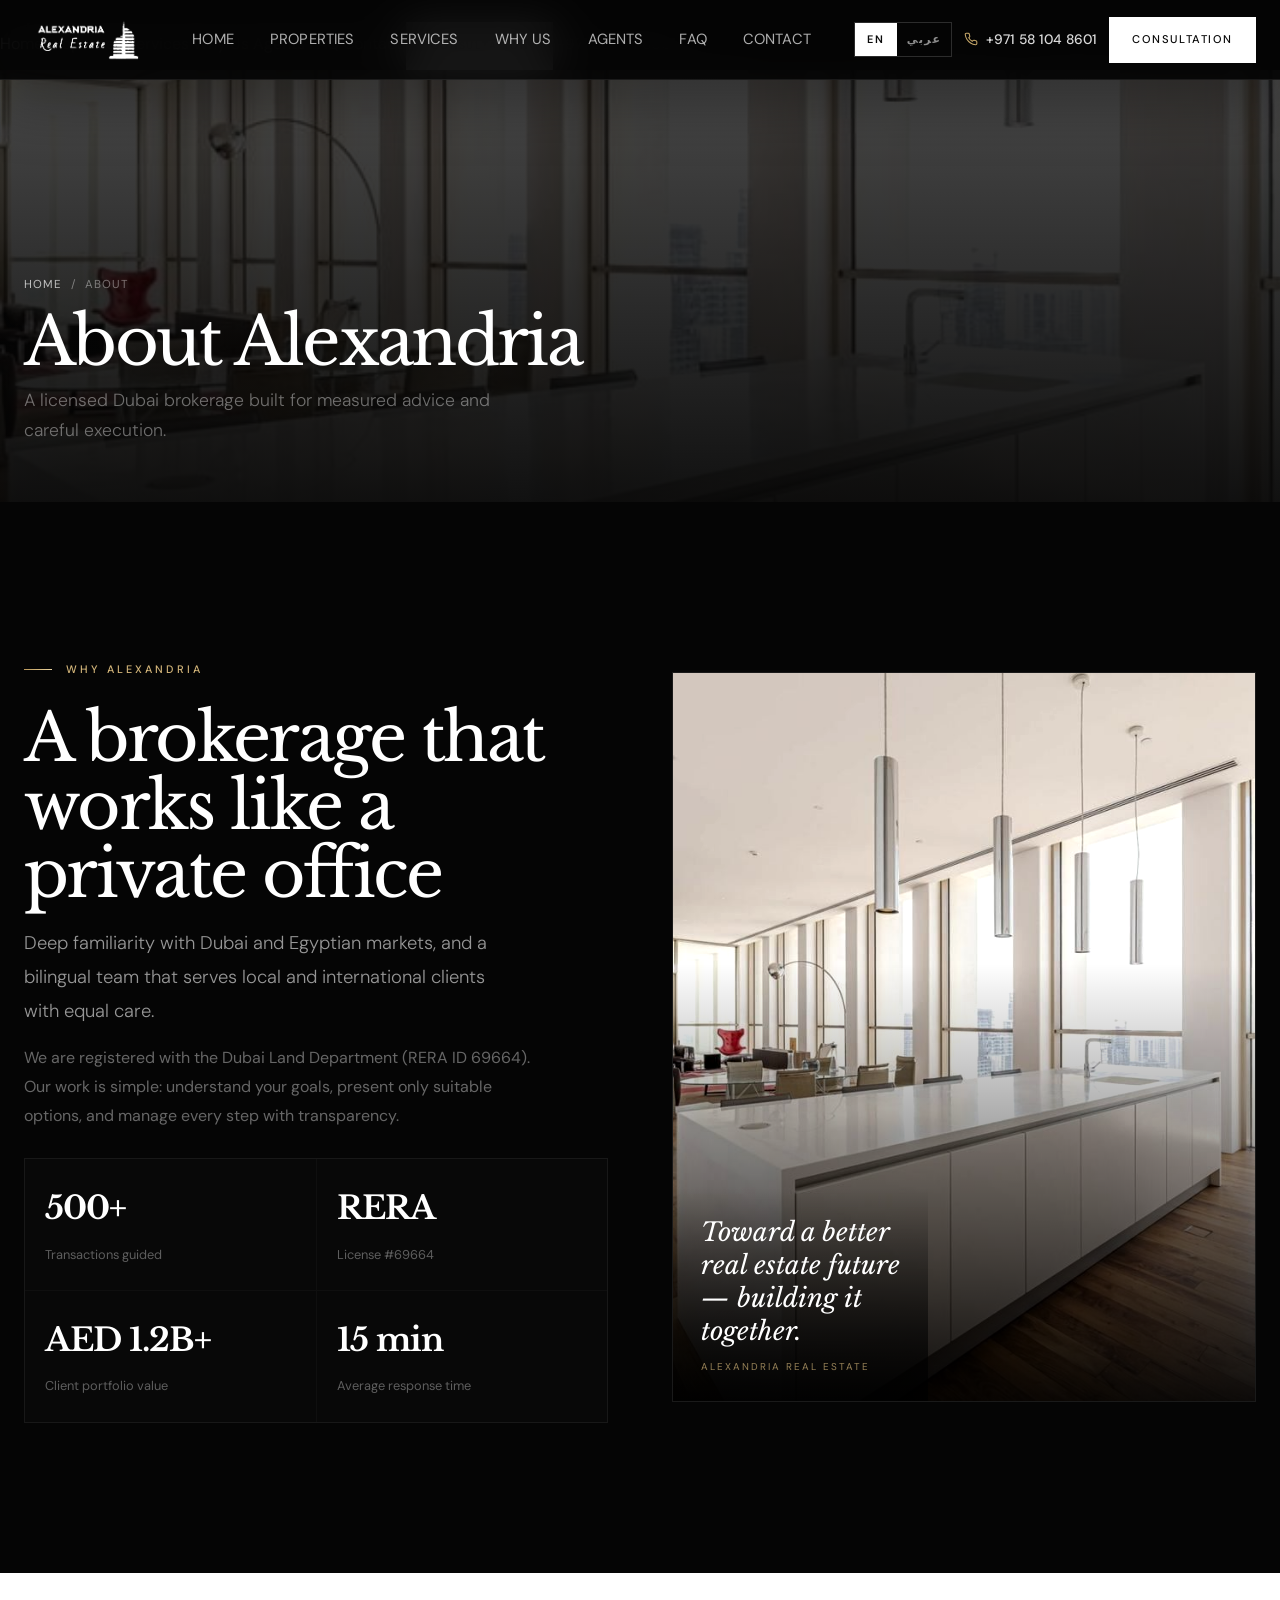
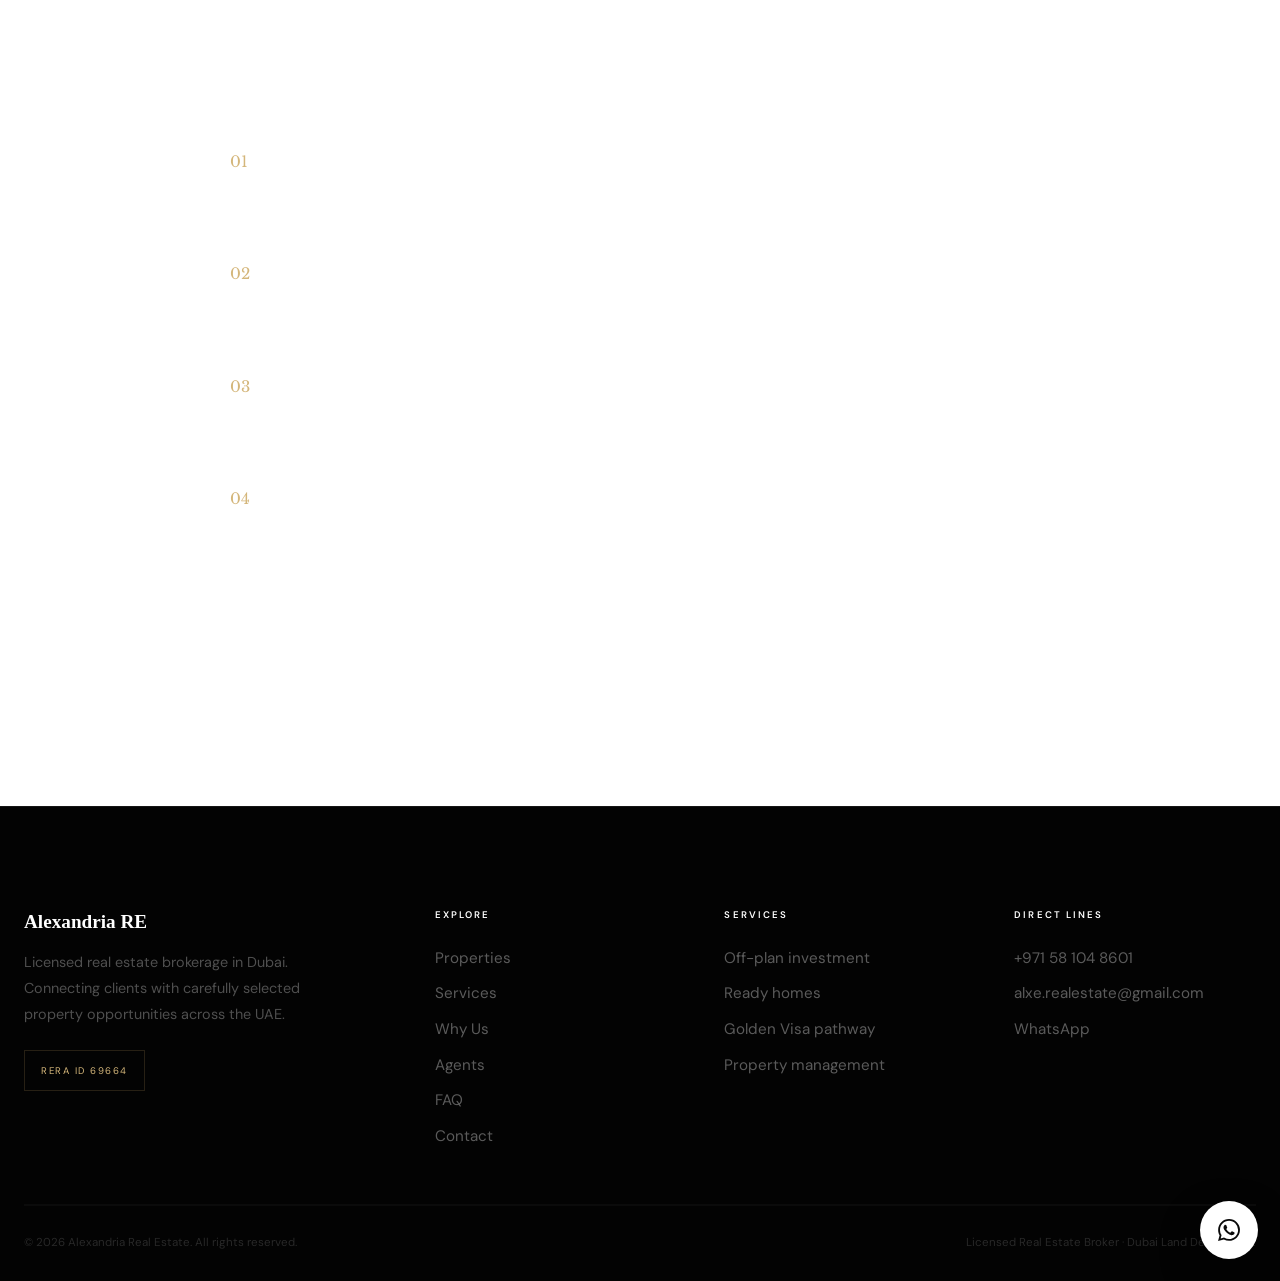
==== commit 63cd858d: "Revert to dark luxury design — reference is dark editorial, not light Restored original dark theme H" ====
--- a/about/index.html
+++ b/about/index.html
@@ -8,7 +8,987 @@
 <link rel="preconnect" href="https://fonts.googleapis.com" />
 <link rel="preconnect" href="https://fonts.gstatic.com" crossorigin />
 <link href="https://fonts.googleapis.com/css2?family=DM+Sans:wght@400;500;600&family=Libre+Baskerville:ital,wght@0,400;1,400&family=Noto+Sans+Arabic:wght@400;500;600&display=swap" rel="stylesheet" />
+<link rel="stylesheet" href="../css/styles.css" />
 <link rel="stylesheet" href="../css/ui-enhancements.css" />
+<style>
+/* Alexandria RE — Luxury Presence inspired dark luxury system */
+
+:root {
+  --bg: #0a0a0a;
+  --bg-2: #111111;
+  --bg-elev: #1a1a1a;
+  --line: rgba(255,255,255,0.10);
+  --line-2: rgba(255,255,255,0.16);
+  --text: #ffffff;
+  --muted: rgba(255,255,255,0.62);
+  --faint: rgba(255,255,255,0.40);
+  --gold: #c4a265;
+  --gold-2: #d4b57a;
+  --font: "DM Sans", system-ui, -apple-system, sans-serif;
+  --serif: "Libre Baskerville", Georgia, serif;
+  --ar: "Noto Sans Arabic", "DM Sans", sans-serif;
+  --max: 1280px;
+  --header: 84px;
+  --ease: cubic-bezier(.22,1,.36,1);
+}
+
+*,*::before,*::after{box-sizing:border-box;margin:0;padding:0}
+html{scroll-behavior:smooth;scroll-padding-top:calc(var(--header) + 12px);overflow-x:hidden;-webkit-text-size-adjust:100%}
+body{
+  font-family:var(--font);
+  background:var(--bg);
+  color:var(--text);
+  line-height:1.6;
+  font-size:16px;
+  overflow-x:hidden;
+  -webkit-font-smoothing:antialiased;
+}
+body.lang-ar{font-family:var(--ar);direction:rtl}
+img{max-width:100%;display:block;height:auto}
+a{color:inherit;text-decoration:none}
+button,input,select,textarea{font:inherit;color:inherit;background:none;border:none;outline:none}
+button{cursor:pointer}
+ul{list-style:none}
+::selection{background:rgba(196,162,101,.28)}
+
+.container{width:min(100% - 48px, var(--max));margin-inline:auto}
+.section{padding:120px 0}
+.eyebrow{
+  display:inline-block;
+  font-size:.72rem;
+  letter-spacing:.2em;
+  text-transform:uppercase;
+  color:var(--gold);
+  font-weight:600;
+  margin-bottom:18px;
+}
+h1,h2,h3{font-family:var(--serif);font-weight:400;letter-spacing:-.03em;line-height:1.08}
+.section-title{font-size:clamp(2.1rem,4.2vw,3.4rem);max-width:16ch;margin:0 0 18px;color:#fff}
+.section-lead{color:var(--muted);font-size:1.08rem;line-height:1.75;max-width:40ch}
+.section-head{display:flex;justify-content:space-between;align-items:end;gap:28px;margin-bottom:56px}
+.section-head .section-lead{margin:0}
+.text-center{text-align:center}
+.text-center .section-title,.text-center .section-lead{margin-inline:auto}
+.reveal{opacity:1!important;transform:none!important}
+
+.btn{
+  display:inline-flex;align-items:center;justify-content:center;gap:10px;
+  min-height:52px;padding:0 28px;
+  font-size:.78rem;font-weight:600;letter-spacing:.12em;text-transform:uppercase;
+  border:1px solid transparent;transition:.25s var(--ease);white-space:nowrap;
+}
+.btn-light,.btn-dark{background:#fff;color:#0a0a0a;border-color:#fff}
+.btn-light:hover,.btn-dark:hover{background:transparent;color:#fff;border-color:#fff}
+.btn-line{background:transparent;color:#fff;border-color:rgba(255,255,255,.35)}
+.btn-line:hover{border-color:#fff;background:rgba(255,255,255,.06)}
+.btn-gold{background:var(--gold);color:#0a0a0a;border-color:var(--gold)}
+.btn-gold:hover{background:var(--gold-2);border-color:var(--gold-2)}
+.btn-block{width:100%}
+.btn-sm{min-height:42px;padding:0 18px;font-size:.72rem}
+.btn-primary-hero{background:#fff;color:#0a0a0a;border:1px solid #fff;min-height:52px;padding:0 24px;display:inline-flex;align-items:center;justify-content:center;letter-spacing:.1em;text-transform:uppercase;font-size:.74rem;font-weight:600}
+.btn-primary-hero:hover{background:transparent;color:#fff}
+.btn-secondary-hero{background:transparent;border:1px solid rgba(255,255,255,.5);color:#fff;min-height:52px;padding:0 24px;display:inline-flex;align-items:center;justify-content:center;letter-spacing:.1em;text-transform:uppercase;font-size:.74rem;font-weight:600}
+.btn-secondary-hero:hover{background:#fff;color:#111}
+
+/* Header */
+.site-header{
+  position:fixed;inset:0 0 auto 0;z-index:200;height:var(--header);
+  background:transparent;transition:background .3s,border-color .3s,backdrop-filter .3s;
+  border-bottom:1px solid transparent;
+}
+.site-header.scrolled,.site-header.is-deep{
+  background:rgba(10,10,10,.82);backdrop-filter:blur(18px);-webkit-backdrop-filter:blur(18px);
+  border-bottom-color:var(--line);
+}
+.header-inner{height:100%;display:flex;align-items:center;justify-content:space-between;gap:20px}
+.logo{display:flex;align-items:center;z-index:2}
+.logo img{height:42px!important;width:auto!important;object-fit:contain;filter:brightness(0) invert(1)!important}
+.nav{display:flex;align-items:center;gap:4px}
+.nav a{padding:8px 14px;font-size:.88rem;font-weight:500;color:rgba(255,255,255,.72);transition:color .2s}
+.nav a:hover,.nav a.active{color:#fff}
+.header-actions{display:flex;align-items:center;gap:12px;z-index:2}
+.lang-toggle{display:inline-flex;border:1px solid var(--line-2);overflow:hidden}
+.lang-toggle button{min-width:42px;padding:8px 10px;font-size:.68rem;letter-spacing:.12em;font-weight:600;color:rgba(255,255,255,.55);cursor:pointer;background:transparent;border:0}
+.lang-toggle button.active{background:#fff;color:#0a0a0a}
+.header-phone{display:none;align-items:center;gap:8px;color:rgba(255,255,255,.85);font-size:.86rem;font-weight:500;font-variant-numeric:tabular-nums}
+.header-phone svg{width:14px;height:14px;color:var(--gold)}
+.header-cta{display:none;min-height:42px!important;padding:0 18px!important;background:#fff!important;color:#0a0a0a!important;border:1px solid #fff!important;font-size:.7rem!important;letter-spacing:.12em!important}
+.header-cta:hover{background:transparent!important;color:#fff!important}
+.menu-toggle{display:none;width:44px;height:44px;border:1px solid var(--line-2);background:transparent;flex-direction:column;align-items:center;justify-content:center;gap:5px;position:relative;z-index:260;cursor:pointer}
+.menu-toggle span{display:block;width:16px;height:1.5px;background:#fff;transition:.25s}
+.menu-toggle.open span:nth-child(1){transform:translateY(6.5px) rotate(45deg)}
+.menu-toggle.open span:nth-child(2){opacity:0}
+.menu-toggle.open span:nth-child(3){transform:translateY(-6.5px) rotate(-45deg)}
+.mobile-nav{position:fixed;inset:0;z-index:250;display:none;flex-direction:column;justify-content:center;align-items:center;gap:8px;background:#0a0a0a;padding:100px 28px 48px;overflow-y:auto}
+.mobile-nav.open{display:flex}
+.mobile-nav a{font-family:var(--serif);font-size:clamp(1.5rem,5vw,2rem);padding:10px 16px;color:rgba(255,255,255,.88)}
+.mobile-nav a:hover,.mobile-nav a.active{color:var(--gold)}
+.mobile-nav .lang-toggle{margin-bottom:24px;border-color:var(--line-2)}
+.mobile-nav .lang-toggle button{color:rgba(255,255,255,.55)}
+.mobile-nav .lang-toggle button.active{background:#fff;color:#0a0a0a}
+.mobile-nav-cta{margin-top:22px!important;background:#fff!important;color:#0a0a0a!important;border-color:#fff!important;min-height:48px;padding:0 24px;display:inline-flex!important;align-items:center;justify-content:center}
+.mobile-nav-phone{margin-top:14px;color:rgba(255,255,255,.55);font-size:.95rem}
+body.nav-open{overflow:hidden!important}
+@media(min-width:1100px){.header-phone{display:inline-flex}.header-cta{display:inline-flex}}
+@media(max-width:1099px){.nav{display:none!important}.menu-toggle{display:flex!important}.header-cta,.header-phone{display:none!important}:root{--header:72px}.site-header{height:var(--header)}}
+
+/* Hero */
+.hero{position:relative;min-height:100vh;min-height:100dvh;display:flex;align-items:center;background:#050505;overflow:hidden;padding:0}
+.hero-bg{position:absolute;inset:0;z-index:0}
+.hero-bg-slide{position:absolute;inset:0;opacity:0;transition:opacity 1.15s ease;z-index:0}
+.hero-bg-slide.is-active{opacity:1;z-index:1}
+.hero-bg-slide img{width:100%;height:100%;object-fit:cover;object-position:center 28%;transform:scale(1.08);transition:transform 7s ease-out;filter:contrast(1.05) saturate(1.04) brightness(.88)}
+.hero-bg-slide.is-active img{transform:scale(1)}
+.hero-bg-overlay{position:absolute;inset:0;z-index:2;pointer-events:none;background:linear-gradient(180deg,rgba(5,5,5,.55) 0%,rgba(5,5,5,.25) 40%,rgba(5,5,5,.78) 100%),linear-gradient(90deg,rgba(5,5,5,.55) 0%,transparent 50%,rgba(5,5,5,.35) 100%)}
+.hero-shell{position:relative;z-index:3;width:min(100% - 48px,var(--max));margin:0 auto;display:grid;grid-template-columns:1.2fr .8fr;gap:48px;align-items:end;min-height:100vh;min-height:100dvh;padding:calc(var(--header) + 40px) 0 56px}
+.hero-copy{color:#fff;max-width:720px;padding-bottom:12px}
+.hero-kicker{display:inline-flex;align-items:center;gap:10px;margin-bottom:24px;color:var(--gold);font-size:.72rem;letter-spacing:.2em;text-transform:uppercase;font-weight:600}
+.hero h1{font-size:clamp(2.8rem,6.5vw,5.4rem);line-height:.96;letter-spacing:-.04em;margin:0 0 22px;max-width:13ch;color:#fff}
+.hero-lead{font-size:clamp(1.02rem,1.5vw,1.18rem);line-height:1.7;color:rgba(255,255,255,.72);max-width:34ch;margin:0 0 32px}
+.hero-actions{display:flex;flex-wrap:wrap;gap:12px}
+.hero-proof,.hero-meta,.hero-feature-board,.hero-hot,.hero-frame,.hero-captions{display:none!important}
+.hero-panel{display:flex;justify-content:flex-end;align-items:flex-end}
+.hero-form{width:min(100%,400px);background:rgba(255,255,255,.97);color:#0a0a0a;padding:32px 28px 28px;box-shadow:0 30px 80px rgba(0,0,0,.4)}
+.hero-form-top{display:flex;justify-content:space-between;align-items:center;margin-bottom:12px}
+.hero-form-label{font-size:.66rem;letter-spacing:.16em;text-transform:uppercase;color:#8a7040;font-weight:700}
+.hero-form-response{font-size:.72rem;color:#1f8f5f;font-weight:600}
+.hero-form h2{font-family:var(--serif);font-size:1.7rem;line-height:1.15;margin:0 0 8px;color:#0a0a0a;font-weight:400}
+.hero-form>p{margin:0 0 20px;color:#666;font-size:.92rem;line-height:1.55}
+.hero-form .field{margin-bottom:12px}
+.hero-form .field label{display:block;font-size:.64rem;letter-spacing:.12em;text-transform:uppercase;color:#777;margin-bottom:6px;font-weight:600}
+.hero-form .field input,.hero-form .field select{width:100%;min-height:48px;border:1px solid #ddd;background:#f7f7f7;padding:0 12px;font-size:16px;color:#0a0a0a}
+.hero-form .field input:focus,.hero-form .field select:focus{outline:none;border-color:#0a0a0a;background:#fff;box-shadow:0 0 0 1px #0a0a0a}
+.hero-form .field-row{display:grid;grid-template-columns:1fr 1fr;gap:10px}
+.hero-form .field select{appearance:none;background-image:url("data:image/svg+xml,%3Csvg xmlns='http://www.w3.org/2000/svg' width='12' height='8' fill='none'%3E%3Cpath d='M1 1.5l5 5 5-5' stroke='%23737373' stroke-width='1.4' stroke-linecap='round'/%3E%3C/svg%3E");background-repeat:no-repeat;background-position:right 12px center;padding-right:34px;background-color:#f7f7f7}
+.btn-submit-hero{width:100%;min-height:52px;margin-top:6px;background:#0a0a0a;color:#fff;border:1px solid #0a0a0a;letter-spacing:.12em;text-transform:uppercase;font-size:.74rem;font-weight:600;cursor:pointer;display:inline-flex;align-items:center;justify-content:center}
+.btn-submit-hero:hover{background:#000}
+.hero-form .form-note{margin-top:12px;text-align:center;font-size:.72rem;color:#999}
+.form-success{display:none;text-align:center;padding:18px 8px}
+.form-success.show{display:block}
+.form-success h3{font-family:var(--serif);font-size:1.5rem;margin-bottom:8px;color:#0a0a0a;font-weight:400}
+.form-success p{color:#666;margin-bottom:14px}
+
+.hero-bg-ui{position:absolute;left:0;right:0;bottom:0;z-index:4;padding:0 0 28px;pointer-events:none}
+.hero-bg-ui-inner{width:min(100% - 48px,var(--max));margin:0 auto;display:flex;align-items:center;justify-content:space-between;gap:16px;pointer-events:auto}
+.hero-bg-caption{color:#fff;max-width:420px}
+.hero-bg-caption .tag{display:inline-block;font-size:.62rem;letter-spacing:.14em;text-transform:uppercase;color:var(--gold);border:1px solid rgba(196,162,101,.4);padding:4px 8px;margin-bottom:8px;font-weight:600}
+.hero-bg-caption strong{display:block;font-size:1.05rem;font-weight:500;margin-bottom:2px}
+.hero-bg-caption span{display:block;font-size:.82rem;color:rgba(255,255,255,.55);margin-bottom:4px}
+.hero-bg-caption em{font-style:normal;font-family:var(--serif);color:var(--gold-2);font-size:1.05rem}
+.hero-bg-controls{display:inline-flex;align-items:center;gap:8px}
+.hero-bg-btn{width:40px;height:40px;border:1px solid rgba(255,255,255,.25);background:rgba(0,0,0,.35);color:#fff;display:inline-flex;align-items:center;justify-content:center;cursor:pointer;backdrop-filter:blur(8px)}
+.hero-bg-btn:hover{border-color:var(--gold);color:var(--gold)}
+.hero-bg-dots{display:inline-flex;gap:7px;margin-inline:8px}
+.hero-bg-dot{width:7px;height:7px;border-radius:50%;border:0;padding:0;background:rgba(255,255,255,.3);cursor:pointer}
+.hero-bg-dot.is-active{background:var(--gold);transform:scale(1.2)}
+.hero-bg-progress{position:absolute;left:0;right:0;bottom:0;height:2px;background:rgba(255,255,255,.08);z-index:5}
+.hero-bg-progress span{display:block;height:100%;width:0;background:var(--gold)}
+.hero-bg-progress span.is-running{animation:heroProg linear forwards}
+@keyframes heroProg{from{width:0}to{width:100%}}
+.hero-hot,.hero-frame,.hero-feature-board,.hero-proof,.hero-meta{display:none!important}
+
+.logo-marquee{background:var(--bg);border-block:1px solid var(--line);padding:28px 0;overflow:hidden}
+.logo-marquee-label{text-align:center;font-size:.68rem;letter-spacing:.2em;text-transform:uppercase;color:var(--faint);margin-bottom:18px;font-weight:600}
+.logo-track{display:flex;gap:48px;width:max-content;animation:marquee 40s linear infinite;align-items:center}
+.logo-track span{font-family:var(--serif);font-size:1.15rem;color:rgba(255,255,255,.35);letter-spacing:.04em;white-space:nowrap}
+@keyframes marquee{from{transform:translateX(0)}to{transform:translateX(-50%)}}
+
+.trust{background:var(--bg-2);border-bottom:1px solid var(--line)}
+.trust-grid{display:grid;grid-template-columns:repeat(4,1fr)}
+.trust-item{padding:32px 24px;border-right:1px solid var(--line)}
+.trust-item:last-child{border:0}
+.trust-item strong{display:block;font-size:.95rem;font-weight:500;margin-bottom:6px;color:#fff}
+.trust-item span{font-size:.84rem;color:var(--muted);line-height:1.45}
+
+.properties{background:var(--bg)}
+.filters{display:flex;flex-wrap:wrap;gap:8px;margin-bottom:32px}
+.filter-btn{min-height:42px;padding:0 18px;font-size:.72rem;letter-spacing:.12em;text-transform:uppercase;color:var(--muted);border:1px solid var(--line-2);background:transparent;transition:.2s}
+.filter-btn:hover,.filter-btn.active{color:#0a0a0a;background:#fff;border-color:#fff}
+.prop-grid{display:grid;grid-template-columns:repeat(3,minmax(0,1fr));gap:20px;align-items:stretch}
+.prop-card{display:flex;flex-direction:column;height:100%;background:var(--bg-2);border:1px solid var(--line);overflow:hidden;min-width:0;transition:transform .35s var(--ease),border-color .35s}
+.prop-card:hover{transform:translateY(-4px);border-color:var(--line-2)}
+.prop-media{position:relative;aspect-ratio:4/3;min-height:200px;overflow:hidden;background:#111;flex-shrink:0}
+.prop-media img{width:100%;height:100%;object-fit:cover;transition:transform .8s var(--ease)}
+.prop-card:hover .prop-media img{transform:scale(1.04)}
+.prop-media-shade{position:absolute;inset:0;background:linear-gradient(to top,rgba(0,0,0,.5),transparent 50%);pointer-events:none}
+.prop-media-label{position:absolute;left:16px;bottom:14px;z-index:2;color:#fff;font-family:var(--serif);font-style:italic;font-size:1rem}
+.prop-tags{position:absolute;top:14px;left:14px;z-index:2;display:flex;gap:6px}
+.tag{padding:6px 10px;font-size:.62rem;letter-spacing:.12em;text-transform:uppercase;background:#fff;color:#0a0a0a;font-weight:600}
+.prop-body{display:flex;flex-direction:column;flex:1;padding:20px 18px 18px}
+.prop-price{font-family:var(--serif);font-size:1.4rem;margin:0 0 8px;letter-spacing:-.02em;color:#fff}
+.prop-price small{font-family:var(--font);font-size:.72rem;color:var(--faint);margin-inline-start:6px}
+.prop-title{font-size:1.05rem;font-weight:500;margin:0 0 6px;line-height:1.35;min-height:2.6em;color:#fff}
+.prop-loc{font-size:.88rem;color:var(--muted);margin:0 0 12px;min-height:1.35em}
+.prop-specs{display:flex;flex-wrap:wrap;padding:12px 0;border-top:1px solid var(--line);margin:0 0 14px;font-size:.8rem;color:var(--faint)}
+.prop-specs span:not(:last-child)::after{content:"·";margin:0 10px;color:var(--line-2)}
+.prop-actions{display:grid;grid-template-columns:1fr 1fr;gap:8px;margin-top:auto;width:100%}
+.prop-actions .btn{width:100%;min-height:44px}
+.prop-actions .btn-dark{background:#fff;color:#0a0a0a;border-color:#fff}
+.prop-actions .btn-dark:hover{background:transparent;color:#fff;border-color:#fff}
+.prop-actions .btn-line{border-color:var(--line-2);color:#fff}
+.prop-actions .btn-line:hover{border-color:#fff}
+
+.services{background:var(--bg-2)}
+.svc-grid{display:grid;grid-template-columns:repeat(3,minmax(0,1fr));gap:16px}
+.svc-card{background:var(--bg);border:1px solid var(--line);padding:36px 28px;min-height:240px;transition:border-color .25s,transform .25s}
+.svc-card:hover{border-color:var(--line-2);transform:translateY(-3px)}
+.svc-num{font-family:var(--serif);color:var(--gold);font-size:.9rem;letter-spacing:.12em;margin-bottom:22px}
+.svc-card h3{font-size:1.4rem;margin:0 0 12px;color:#fff}
+.svc-card p{color:var(--muted);font-size:.95rem;line-height:1.75}
+.svc-detail{display:grid;grid-template-columns:1fr 1fr;gap:48px;align-items:center;padding:56px 0;border-bottom:1px solid var(--line)}
+.svc-detail:last-child{border-bottom:0}
+.svc-detail:nth-child(even) .svc-detail-media{order:2}
+.svc-detail:nth-child(even)>div:last-child{order:1}
+.svc-detail-media{aspect-ratio:4/3;min-height:240px;overflow:hidden;background:#111}
+.svc-detail-media img{width:100%;height:100%;object-fit:cover}
+.svc-detail h2{font-size:clamp(1.6rem,2.5vw,2.2rem);margin:0 0 14px;max-width:14ch;color:#fff}
+.svc-detail p{color:var(--muted);line-height:1.8;margin:0 0 12px;max-width:42ch}
+.svc-detail .btn{margin-top:8px}
+
+.story-grid{display:grid;grid-template-columns:1fr 1fr;gap:64px;align-items:center}
+.story-stats{display:grid;grid-template-columns:1fr 1fr;gap:1px;background:var(--line);border:1px solid var(--line);margin-top:28px}
+.story-stat{background:var(--bg-2);padding:24px 20px}
+.story-stat strong{display:block;font-family:var(--serif);font-size:1.8rem;margin-bottom:6px;color:#fff}
+.story-stat span{font-size:.84rem;color:var(--muted)}
+.about-visual{position:relative;aspect-ratio:4/5;min-height:360px;overflow:hidden;background:#111;display:flex;align-items:flex-end}
+.about-visual img{position:absolute;inset:0;width:100%;height:100%;object-fit:cover}
+.about-visual::before{content:"";position:absolute;inset:0;z-index:1;background:linear-gradient(to top,rgba(0,0,0,.88),transparent 55%)}
+.about-visual blockquote{position:relative;z-index:2;padding:32px;font-family:var(--serif);font-style:italic;font-size:1.5rem;line-height:1.35;color:#fff;max-width:15ch}
+.about-visual cite{display:block;margin-top:14px;font-family:var(--font);font-style:normal;font-size:.7rem;letter-spacing:.16em;text-transform:uppercase;color:var(--gold)}
+.about-list,.about-list-wrap{max-width:820px;margin:0 auto}
+.about-item{display:grid;grid-template-columns:48px 1fr;gap:14px;padding:22px 0;border-top:1px solid var(--line)}
+.about-item .idx{font-family:var(--serif);color:var(--gold);font-size:1rem}
+.about-item h4{font-family:var(--font);font-size:1.05rem;font-weight:600;margin:0 0 6px;color:#fff}
+.about-item p{color:var(--muted);font-size:.94rem;line-height:1.7}
+.about-actions{display:flex;flex-wrap:wrap;gap:10px;margin-top:36px}
+
+.agent-grid{display:grid;grid-template-columns:repeat(3,minmax(0,1fr));gap:20px}
+.agent-card{display:flex;flex-direction:column;height:100%;background:var(--bg-2);border:1px solid var(--line);overflow:hidden}
+.agent-photo{aspect-ratio:4/5;min-height:240px;overflow:hidden;background:#111}
+.agent-photo img{width:100%;height:100%;object-fit:cover}
+.agent-body{display:flex;flex-direction:column;flex:1;padding:22px 20px 20px}
+.agent-body h3{font-family:var(--font);font-size:1.15rem;font-weight:600;margin:0 0 4px;color:#fff}
+.agent-role{font-size:.78rem;color:var(--gold);letter-spacing:.08em;text-transform:uppercase;margin-bottom:12px;font-weight:600}
+.agent-body p{color:var(--muted);font-size:.92rem;line-height:1.7;margin:0 0 16px}
+.agent-body .btn{margin-top:auto;align-self:flex-start}
+
+.faq-grid{display:grid;grid-template-columns:.85fr 1.15fr;gap:56px;align-items:start}
+.faq-list{border-top:1px solid var(--line)}
+.faq-item{border-bottom:1px solid var(--line)}
+.faq-q{width:100%;display:flex;justify-content:space-between;align-items:center;gap:16px;padding:20px 0;text-align:start;font-size:1.02rem;font-weight:500;color:#fff;background:none;border:0}
+.faq-q .ico{width:28px;height:28px;position:relative;border:1px solid var(--line-2);flex-shrink:0}
+.faq-q .ico::before,.faq-q .ico::after{content:"";position:absolute;background:#fff;top:50%;left:50%;transform:translate(-50%,-50%)}
+.faq-q .ico::before{width:10px;height:1px}
+.faq-q .ico::after{width:1px;height:10px}
+.faq-item.open .faq-q .ico{background:#fff}
+.faq-item.open .faq-q .ico::before,.faq-item.open .faq-q .ico::after{background:#0a0a0a}
+.faq-item.open .faq-q .ico::after{transform:translate(-50%,-50%) scaleY(0)}
+.faq-a{max-height:0;overflow:hidden;transition:max-height .35s var(--ease)}
+.faq-item.open .faq-a{max-height:260px}
+.faq-a p{padding:0 0 18px;color:var(--muted);font-size:.95rem;line-height:1.75}
+
+.contact-grid{display:grid;grid-template-columns:.9fr 1.1fr;gap:48px;align-items:start}
+.contact-form-box{background:var(--bg-2);border:1px solid var(--line);padding:36px 32px}
+.contact-form-box h3{font-size:1.6rem;margin:0 0 8px;color:#fff}
+.contact-form-box>p{color:var(--muted);margin:0 0 24px}
+.contact-info h3{font-size:1.8rem;margin:0 0 12px;color:#fff}
+.contact-info>p{color:var(--muted);margin:0 0 28px;max-width:34ch}
+.detail{padding:16px 0;border-top:1px solid var(--line);display:grid;gap:4px}
+.detail:last-of-type{border-bottom:1px solid var(--line)}
+.detail strong{font-size:.66rem;letter-spacing:.16em;text-transform:uppercase;color:var(--faint);font-weight:600}
+.detail a,.detail span{font-size:1.05rem;font-weight:500;color:#fff}
+.detail a:hover{color:var(--gold)}
+.map-panel{min-height:220px;margin-top:20px;background:var(--bg-elev);border:1px solid var(--line);display:flex;align-items:flex-end;padding:24px;position:relative;overflow:hidden}
+.map-panel::before{content:"";position:absolute;inset:0;background:radial-gradient(circle at 30% 40%,rgba(196,162,101,.12),transparent 50%)}
+.map-panel>div{position:relative;z-index:1}
+.map-panel strong{display:block;font-family:var(--serif);font-size:1.2rem;margin-bottom:4px;color:#fff}
+.map-panel span{color:var(--muted);font-size:.9rem}
+.field{margin-bottom:12px}
+.field label{display:block;font-size:.66rem;letter-spacing:.12em;text-transform:uppercase;color:var(--faint);margin-bottom:6px;font-weight:600}
+.field input,.field select,.field textarea{width:100%;min-height:48px;padding:0 12px;border:1px solid var(--line-2);background:var(--bg);color:#fff;font-size:16px}
+.field textarea{padding:12px;min-height:110px;resize:vertical}
+.field input:focus,.field select:focus,.field textarea:focus{border-color:#fff;box-shadow:0 0 0 1px #fff;outline:none}
+.field-row{display:grid;grid-template-columns:1fr 1fr;gap:12px}
+.form-light .field input,.form-light .field select,.form-light .field textarea{background:var(--bg);color:#fff;border-color:var(--line-2)}
+.socials{display:flex;gap:10px;margin-top:24px}
+.socials a{width:42px;height:42px;border:1px solid var(--line-2);display:grid;place-items:center;color:var(--muted)}
+.socials a:hover{border-color:#fff;color:#fff}
+
+.cta-band{position:relative;padding:120px 0;text-align:center;background:var(--bg-2);border-block:1px solid var(--line);overflow:hidden}
+.cta-band-photo{position:absolute;inset:0;z-index:0}
+.cta-band-photo img{width:100%;height:100%;object-fit:cover;opacity:.28}
+.cta-band-photo::after{content:"";position:absolute;inset:0;background:linear-gradient(180deg,rgba(10,10,10,.7),rgba(10,10,10,.92))}
+.cta-band .container{position:relative;z-index:1}
+.cta-band h2{font-size:clamp(2.1rem,4vw,3.3rem);max-width:16ch;margin:0 auto 16px;color:#fff}
+.cta-band p{color:var(--muted);max-width:40ch;margin:0 auto 32px;font-size:1.08rem}
+.cta-actions{display:flex;flex-wrap:wrap;gap:12px;justify-content:center}
+
+.page-hero{position:relative;min-height:clamp(260px,40vh,440px);display:flex;align-items:flex-end;padding:calc(var(--header) + 48px) 0 48px;background:#050505;color:#fff;overflow:hidden}
+.page-hero-photo{position:absolute;inset:0;z-index:0}
+.page-hero-photo img{width:100%;height:100%;object-fit:cover;opacity:.45}
+.page-hero-photo::after{content:"";position:absolute;inset:0;background:linear-gradient(180deg,rgba(5,5,5,.55),rgba(5,5,5,.88))}
+.page-hero .container{position:relative;z-index:1}
+.page-hero h1{font-size:clamp(2.1rem,4.5vw,3.4rem);max-width:14ch;margin:0 0 12px;color:#fff}
+.page-hero p{color:var(--muted);max-width:42ch;font-size:1.05rem;line-height:1.7;margin:0}
+.breadcrumb{display:flex;flex-wrap:wrap;gap:8px;align-items:center;font-size:.72rem;letter-spacing:.1em;text-transform:uppercase;color:var(--faint);margin-bottom:16px}
+.breadcrumb a{color:rgba(255,255,255,.7)}
+.breadcrumb a:hover{color:#fff}
+
+.site-footer{background:#050505;color:var(--muted);padding:80px 0 0;border-top:1px solid var(--line)}
+.footer-grid{display:grid;grid-template-columns:1.5fr 1fr 1fr 1fr;gap:40px;padding-bottom:48px;border-bottom:1px solid var(--line)}
+.footer-brand p{margin-top:14px;max-width:32ch;line-height:1.7;font-size:.92rem}
+.rera{display:inline-block;margin-top:16px;font-size:.68rem;letter-spacing:.14em;text-transform:uppercase;color:var(--gold);border:1px solid rgba(196,162,101,.35);padding:10px 14px}
+.footer-col h4{font-family:var(--font);font-size:.68rem;letter-spacing:.18em;text-transform:uppercase;color:#fff;font-weight:600;margin:0 0 18px}
+.footer-col ul{display:flex;flex-direction:column;gap:10px}
+.footer-col a{font-size:.92rem;color:var(--muted)}
+.footer-col a:hover{color:#fff}
+.footer-bottom{display:flex;flex-wrap:wrap;justify-content:space-between;gap:10px;padding:22px 0;font-size:.78rem;color:var(--faint)}
+
+.float-wa{position:fixed;right:22px;bottom:22px;z-index:80;width:54px;height:54px;border-radius:50%;background:#fff;color:#0a0a0a;display:grid;place-items:center;box-shadow:0 12px 36px rgba(0,0,0,.35)}
+body.lang-ar .float-wa{right:auto;left:22px}
+.float-wa:hover{transform:translateY(-2px)}
+.sticky-cta{display:none!important}
+
+.modal-overlay{position:fixed;inset:0;background:rgba(0,0,0,.7);backdrop-filter:blur(6px);z-index:300;display:none;align-items:center;justify-content:center;padding:20px}
+.modal-overlay.open{display:flex}
+.modal{position:relative;width:min(100%,440px);background:#111;border:1px solid var(--line);padding:36px 28px;color:#fff}
+.modal-close{position:absolute;top:12px;right:12px;width:36px;height:36px;display:grid;place-items:center;color:var(--muted);border:1px solid var(--line)}
+.modal h3{font-size:1.6rem;margin:0 0 10px}
+.modal>p{color:var(--muted);margin:0 0 20px}
+
+.devs{background:var(--bg);border-block:1px solid var(--line);overflow:hidden;padding:36px 0}
+.dev-row{display:flex;width:max-content;animation:marquee 45s linear infinite}
+.dev-item{min-width:170px;padding:12px 36px;font-family:var(--serif);font-size:1.15rem;color:rgba(255,255,255,.3);text-align:center}
+.calc{background:var(--bg-2);border-block:1px solid var(--line)}
+.calc-grid{display:grid;grid-template-columns:1fr 1.1fr;gap:48px}
+.calc-panel{background:var(--bg);border:1px solid var(--line);padding:32px}
+.calc-field{margin-bottom:20px}
+.calc-field label{display:flex;justify-content:space-between;color:var(--muted);font-size:.88rem;margin-bottom:10px}
+.calc-field label strong{color:#fff;font-family:var(--serif);font-weight:400}
+.calc-field input[type=range]{width:100%;height:2px;appearance:none;background:var(--line-2);cursor:pointer}
+.calc-field input[type=range]::-webkit-slider-thumb{appearance:none;width:16px;height:16px;border-radius:50%;background:#fff}
+.calc-results{display:grid;grid-template-columns:1fr 1fr;gap:10px;margin:8px 0 20px}
+.calc-result{background:var(--bg-2);border:1px solid var(--line);padding:16px}
+.calc-result span{display:block;font-size:.66rem;letter-spacing:.1em;text-transform:uppercase;color:var(--faint);margin-bottom:6px}
+.calc-result strong{font-family:var(--serif);font-size:1.3rem;color:#fff;font-weight:400}
+.quotes{background:var(--bg)}
+.quote-grid{display:grid;grid-template-columns:repeat(3,1fr);gap:16px}
+.quote-card{background:var(--bg-2);border:1px solid var(--line);padding:32px 26px;min-height:260px;display:flex;flex-direction:column}
+.quote-card blockquote{font-family:var(--serif);font-size:1.05rem;line-height:1.7;color:rgba(255,255,255,.8);flex:1;margin:0 0 24px}
+.quote-author{padding-top:16px;border-top:1px solid var(--line)}
+.quote-author strong{display:block;color:#fff;margin-bottom:2px}
+.quote-author span{font-size:.8rem;color:var(--faint)}
+.process{background:var(--bg);border-block:1px solid var(--line)}
+.process-grid{display:grid;grid-template-columns:repeat(4,1fr);gap:24px;margin-top:48px}
+.process-step{padding-right:16px;border-right:1px solid var(--line)}
+.process-step:last-child{border:0}
+.process-step .num{display:block;font-family:var(--serif);font-size:2.8rem;color:rgba(255,255,255,.12);margin-bottom:16px;line-height:1}
+.process-step:hover .num{color:var(--gold)}
+.process-step h3{font-family:var(--font);font-size:1.05rem;font-weight:600;margin:0 0 10px;color:#fff}
+.process-step p{font-size:.9rem;color:var(--muted);line-height:1.7;max-width:26ch}
+
+@media(max-width:1100px){
+  .hero-shell{grid-template-columns:1fr;align-items:center;min-height:auto;padding:calc(var(--header) + 28px) 0 32px;gap:28px}
+  .hero-panel{justify-content:center}
+  .hero-form{width:100%;max-width:520px}
+  .hero h1{max-width:14ch;font-size:clamp(2.5rem,8vw,3.6rem)}
+  .hero-bg-ui-inner{flex-direction:column;align-items:flex-start}
+  .prop-grid,.svc-grid,.quote-grid{grid-template-columns:repeat(2,minmax(0,1fr))!important}
+  .process-grid{grid-template-columns:1fr 1fr!important;gap:28px!important}
+  .process-step{border:0!important;padding:0!important}
+  .trust-grid{grid-template-columns:1fr 1fr!important}
+  .story-grid,.faq-grid,.contact-grid,.calc-grid,.svc-detail{grid-template-columns:1fr!important;gap:28px!important}
+  .svc-detail:nth-child(even) .svc-detail-media,.svc-detail:nth-child(even)>div:last-child{order:initial!important}
+  .agent-grid{grid-template-columns:1fr 1fr!important}
+  .footer-grid{grid-template-columns:1fr 1fr!important}
+  .section{padding:80px 0}
+  .section-head{flex-direction:column;align-items:flex-start}
+}
+@media(max-width:760px){
+  :root{--header:68px}
+  .container{width:min(100% - 32px,var(--max))}
+  .section{padding:56px 0!important}
+  .hero-shell{width:min(100% - 32px,var(--max));padding-bottom:24px}
+  .hero h1{font-size:clamp(2.15rem,10vw,2.8rem);max-width:12ch}
+  .hero-actions{flex-direction:column}
+  .hero-actions .btn,.hero-actions .btn-primary-hero,.hero-actions .btn-secondary-hero,.hero-actions .btn-light,.hero-actions .btn-line{width:100%}
+  .hero-form{padding:22px 16px}
+  .hero-form .field-row,.field-row{grid-template-columns:1fr!important}
+  .hero-bg-ui{padding-bottom:16px}
+  .hero-bg-caption{display:none}
+  .prop-grid,.svc-grid,.quote-grid,.process-grid,.agent-grid,.trust-grid{grid-template-columns:1fr!important}
+  .filters{flex-wrap:nowrap;overflow-x:auto;-webkit-overflow-scrolling:touch;scrollbar-width:none}
+  .filters::-webkit-scrollbar{display:none}
+  .filter-btn{flex:0 0 auto}
+  .prop-actions{grid-template-columns:1fr 1fr!important}
+  .footer-grid{grid-template-columns:1fr!important}
+  .page-hero{min-height:28vh;padding:calc(var(--header) + 24px) 0 28px}
+  .page-hero h1{font-size:clamp(1.75rem,8vw,2.2rem)}
+  .contact-form-box{padding:22px 16px}
+  .float-wa{right:14px;bottom:14px;width:50px;height:50px}
+  body.lang-ar .float-wa{left:14px;right:auto}
+  .cta-actions{flex-direction:column;align-items:stretch;max-width:320px;margin-inline:auto}
+  .cta-actions .btn{width:100%}
+  .about-visual{aspect-ratio:16/11;min-height:240px}
+  .story-stats{grid-template-columns:1fr 1fr}
+}
+@media(max-width:400px){
+  .hero h1{font-size:1.95rem}
+  .prop-actions{grid-template-columns:1fr!important}
+  .story-stats{grid-template-columns:1fr}
+}
+@media(prefers-reduced-motion:reduce){
+  .hero-bg-slide,.hero-bg-slide img,.logo-track,.dev-row{transition:none!important;animation:none!important}
+  .hero-bg-progress span.is-running{animation:none!important;width:100%}
+}
+
+
+/* === ELEVATED LP CRAFT — richer composition layer === */
+
+:root {
+  --void: #050505;
+  --panel: #0e0e0e;
+  --elev: #151515;
+  --hair: rgba(255,255,255,0.09);
+  --gold: #c8a96b;
+  --gold-2: #e0c48a;
+}
+
+body { background: var(--void) !important; }
+
+/* More dramatic type */
+.section { padding: 150px 0 !important; }
+.section-title {
+  font-size: clamp(2.6rem, 5.2vw, 4.4rem) !important;
+  letter-spacing: -0.04em !important;
+  line-height: 1.02 !important;
+  max-width: 13ch !important;
+}
+.section-lead {
+  font-size: 1.15rem !important;
+  line-height: 1.85 !important;
+  color: rgba(255,255,255,0.58) !important;
+}
+.eyebrow {
+  letter-spacing: 0.28em !important;
+  font-size: 0.68rem !important;
+  margin-bottom: 26px !important;
+}
+.section-head {
+  margin-bottom: 72px !important;
+  padding-bottom: 32px !important;
+  border-bottom: 1px solid rgba(255,255,255,0.08) !important;
+}
+
+/* Header glass refinement */
+.site-header {
+  height: 92px !important;
+  background: linear-gradient(180deg, rgba(5,5,5,0.75) 0%, rgba(5,5,5,0.15) 100%) !important;
+  border-bottom: 0 !important;
+}
+.site-header.scrolled,
+.site-header.is-deep {
+  height: 80px !important;
+  background: rgba(5,5,5,0.92) !important;
+  backdrop-filter: blur(22px) saturate(1.25) !important;
+  border-bottom: 1px solid rgba(255,255,255,0.08) !important;
+  box-shadow: 0 20px 60px rgba(0,0,0,0.35) !important;
+}
+.nav a {
+  font-size: 0.92rem !important;
+  padding: 10px 16px !important;
+  color: rgba(255,255,255,0.68) !important;
+  letter-spacing: 0.01em !important;
+}
+.nav a:hover, .nav a.active { color: #fff !important; }
+.nav a.active::after {
+  height: 1px !important;
+  background: var(--gold) !important;
+  bottom: 2px !important;
+}
+.header-cta {
+  min-height: 46px !important;
+  padding: 0 22px !important;
+  letter-spacing: 0.14em !important;
+  background: #fff !important;
+  color: #0a0a0a !important;
+  border: 1px solid #fff !important;
+}
+.header-cta:hover {
+  background: transparent !important;
+  color: #fff !important;
+}
+
+/* HERO — museum-scale */
+.hero {
+  min-height: 100vh !important;
+  min-height: 100dvh !important;
+  background: #030303 !important;
+}
+.hero-bg-slide img {
+  filter: contrast(1.08) saturate(1.08) brightness(0.82) !important;
+  transform: scale(1.1) !important;
+  transition: transform 8s cubic-bezier(0.15,0.7,0.2,1), opacity 1.2s ease !important;
+}
+.hero-bg-slide.is-active img {
+  transform: scale(1) !important;
+}
+.hero-bg-overlay {
+  background:
+    linear-gradient(180deg, rgba(3,3,3,0.62) 0%, rgba(3,3,3,0.18) 38%, rgba(3,3,3,0.82) 100%),
+    linear-gradient(100deg, rgba(3,3,3,0.78) 0%, rgba(3,3,3,0.25) 48%, rgba(3,3,3,0.45) 100%),
+    radial-gradient(ellipse 60% 50% at 70% 40%, rgba(200,169,107,0.12), transparent 62%) !important;
+}
+.hero-shell {
+  width: min(100% - 56px, 1360px) !important;
+  grid-template-columns: 1.25fr 0.75fr !important;
+  gap: clamp(28px, 5vw, 72px) !important;
+  align-items: center !important;
+  padding: calc(var(--header, 88px) + 48px) 0 72px !important;
+}
+.hero-copy { max-width: 760px !important; }
+.hero-kicker {
+  margin-bottom: 28px !important;
+  padding: 10px 16px !important;
+  border: 1px solid rgba(200,169,107,0.4) !important;
+  background: rgba(200,169,107,0.1) !important;
+  color: #e2c48a !important;
+  letter-spacing: 0.22em !important;
+  font-size: 0.7rem !important;
+  backdrop-filter: blur(10px) !important;
+}
+.hero h1 {
+  font-size: clamp(3rem, 7vw, 6rem) !important;
+  line-height: 0.94 !important;
+  letter-spacing: -0.045em !important;
+  max-width: 11ch !important;
+  margin: 0 0 26px !important;
+  text-shadow: 0 20px 60px rgba(0,0,0,0.35) !important;
+}
+.hero-lead {
+  font-size: clamp(1.05rem, 1.7vw, 1.22rem) !important;
+  line-height: 1.8 !important;
+  color: rgba(255,255,255,0.72) !important;
+  max-width: 34ch !important;
+  margin: 0 0 36px !important;
+}
+.hero-actions { gap: 14px !important; margin-bottom: 0 !important; }
+.btn-primary-hero, .hero-actions .btn-light, .hero-actions .btn-primary-hero {
+  min-height: 58px !important;
+  padding: 0 32px !important;
+  font-size: 0.76rem !important;
+  letter-spacing: 0.14em !important;
+  background: #fff !important;
+  color: #0a0a0a !important;
+  border: 1px solid #fff !important;
+  box-shadow: 0 16px 40px rgba(0,0,0,0.28) !important;
+}
+.btn-primary-hero:hover, .hero-actions .btn-light:hover {
+  background: transparent !important;
+  color: #fff !important;
+  box-shadow: none !important;
+}
+.btn-secondary-hero, .hero-actions .btn-line {
+  min-height: 58px !important;
+  padding: 0 32px !important;
+  border-color: rgba(255,255,255,0.5) !important;
+  background: rgba(255,255,255,0.04) !important;
+  backdrop-filter: blur(8px) !important;
+}
+
+/* Form — floating editorial card */
+.hero-form {
+  width: min(100%, 430px) !important;
+  padding: 36px 32px 30px !important;
+  background: rgba(255,255,255,0.98) !important;
+  box-shadow: 0 40px 100px rgba(0,0,0,0.5) !important;
+  border: 1px solid rgba(255,255,255,0.2) !important;
+}
+.hero-form::before {
+  height: 2px !important;
+  background: linear-gradient(90deg, #b8954a, #e2c48a, #b8954a) !important;
+}
+.hero-form h2 {
+  font-size: 1.85rem !important;
+  letter-spacing: -0.03em !important;
+  margin-bottom: 10px !important;
+}
+.hero-form > p {
+  font-size: 0.94rem !important;
+  line-height: 1.65 !important;
+  margin-bottom: 22px !important;
+}
+.btn-submit-hero {
+  min-height: 54px !important;
+  letter-spacing: 0.14em !important;
+  background: #0a0a0a !important;
+}
+
+/* Bottom banner caption bar — more premium */
+.hero-bg-ui {
+  padding-bottom: 36px !important;
+}
+.hero-bg-ui-inner {
+  width: min(100% - 56px, 1360px) !important;
+  align-items: flex-end !important;
+}
+.hero-bg-caption {
+  max-width: 480px !important;
+  padding: 18px 20px !important;
+  background: rgba(0,0,0,0.35) !important;
+  border: 1px solid rgba(255,255,255,0.12) !important;
+  backdrop-filter: blur(14px) !important;
+}
+.hero-bg-caption .tag {
+  margin-bottom: 10px !important;
+  color: #e2c48a !important;
+  border-color: rgba(226,196,138,0.4) !important;
+}
+.hero-bg-caption strong {
+  font-size: 1.2rem !important;
+  font-weight: 500 !important;
+  letter-spacing: -0.01em !important;
+  margin-bottom: 4px !important;
+}
+.hero-bg-caption em {
+  font-size: 1.25rem !important;
+  color: #e2c48a !important;
+}
+.hero-bg-btn {
+  width: 44px !important;
+  height: 44px !important;
+  background: rgba(0,0,0,0.4) !important;
+  border-color: rgba(255,255,255,0.28) !important;
+  backdrop-filter: blur(10px) !important;
+}
+.hero-bg-progress { height: 2px !important; }
+.hero-bg-progress span {
+  background: linear-gradient(90deg, #b8954a, #e2c48a) !important;
+}
+
+/* Marquee */
+.logo-marquee {
+  padding: 40px 0 !important;
+  border-block: 1px solid rgba(255,255,255,0.07) !important;
+  background: #070707 !important;
+}
+.logo-marquee-label {
+  margin-bottom: 22px !important;
+  letter-spacing: 0.28em !important;
+  color: rgba(255,255,255,0.32) !important;
+}
+.logo-track span {
+  font-size: 1.35rem !important;
+  color: rgba(255,255,255,0.28) !important;
+  padding: 0 8px !important;
+}
+
+/* Property cards — editorial luxury */
+.properties { background: #070707 !important; }
+.prop-grid {
+  grid-template-columns: repeat(3, minmax(0, 1fr)) !important;
+  gap: 22px !important;
+}
+.prop-card {
+  background: #0e0e0e !important;
+  border: 1px solid rgba(255,255,255,0.08) !important;
+  transition: transform 0.45s var(--ease), border-color 0.45s, box-shadow 0.45s !important;
+}
+.prop-card:hover {
+  transform: translateY(-8px) !important;
+  border-color: rgba(255,255,255,0.16) !important;
+  box-shadow: 0 30px 70px rgba(0,0,0,0.45) !important;
+}
+.prop-media {
+  aspect-ratio: 5/4 !important;
+  min-height: 240px !important;
+}
+.prop-media-shade {
+  background: linear-gradient(to top, rgba(0,0,0,0.72) 0%, rgba(0,0,0,0.1) 55%, transparent 100%) !important;
+}
+.prop-body { padding: 24px 22px 22px !important; }
+.prop-price {
+  font-size: 1.55rem !important;
+  letter-spacing: -0.03em !important;
+  margin-bottom: 10px !important;
+}
+.prop-title {
+  font-size: 1.12rem !important;
+  min-height: 2.8em !important;
+  letter-spacing: -0.01em !important;
+}
+.prop-actions {
+  gap: 10px !important;
+}
+.prop-actions .btn {
+  min-height: 46px !important;
+  letter-spacing: 0.12em !important;
+}
+.filters { margin-bottom: 40px !important; gap: 10px !important; }
+.filter-btn {
+  min-height: 44px !important;
+  padding: 0 20px !important;
+  letter-spacing: 0.14em !important;
+  border-color: rgba(255,255,255,0.14) !important;
+}
+.filter-btn.active, .filter-btn:hover {
+  background: #fff !important;
+  color: #0a0a0a !important;
+  border-color: #fff !important;
+}
+
+/* Services — large dark tiles */
+.services { background: #0a0a0a !important; }
+.svc-grid {
+  gap: 18px !important;
+}
+.svc-card {
+  background: linear-gradient(180deg, #121212 0%, #0c0c0c 100%) !important;
+  border: 1px solid rgba(255,255,255,0.08) !important;
+  padding: 44px 32px !important;
+  min-height: 280px !important;
+  position: relative;
+  overflow: hidden;
+}
+.svc-card::before {
+  content: "";
+  position: absolute;
+  inset: 0 auto 0 0;
+  width: 1px;
+  background: linear-gradient(to bottom, transparent, rgba(200,169,107,0.7), transparent);
+  opacity: 0;
+  transition: opacity 0.35s;
+}
+.svc-card:hover {
+  border-color: rgba(255,255,255,0.16) !important;
+  transform: translateY(-6px) !important;
+  box-shadow: 0 28px 60px rgba(0,0,0,0.35) !important;
+}
+.svc-card:hover::before { opacity: 1; }
+.svc-num {
+  font-size: 1rem !important;
+  letter-spacing: 0.18em !important;
+  margin-bottom: 28px !important;
+  color: var(--gold) !important;
+}
+.svc-card h3 {
+  font-size: 1.55rem !important;
+  letter-spacing: -0.02em !important;
+  margin-bottom: 14px !important;
+}
+.svc-card p {
+  font-size: 0.98rem !important;
+  line-height: 1.8 !important;
+  max-width: 30ch;
+}
+
+/* CTA */
+.cta-band {
+  padding: 160px 0 !important;
+  background: #050505 !important;
+}
+.cta-band h2 {
+  font-size: clamp(2.4rem, 5vw, 4rem) !important;
+  letter-spacing: -0.04em !important;
+  max-width: 14ch !important;
+  margin-bottom: 20px !important;
+}
+.cta-band p {
+  font-size: 1.15rem !important;
+  margin-bottom: 36px !important;
+}
+.cta-band-photo img { opacity: 0.32 !important; filter: saturate(1.05) contrast(1.05); }
+.cta-band-photo::after {
+  background: linear-gradient(180deg, rgba(5,5,5,0.55), rgba(5,5,5,0.92)) !important;
+}
+
+/* Footer */
+.site-footer {
+  padding: 100px 0 0 !important;
+  background: #030303 !important;
+  border-top: 1px solid rgba(255,255,255,0.07) !important;
+}
+.footer-grid { gap: 48px !important; padding-bottom: 56px !important; }
+.footer-col h4 { letter-spacing: 0.22em !important; margin-bottom: 22px !important; }
+.footer-col a { font-size: 0.95rem !important; }
+.rera {
+  margin-top: 22px !important;
+  padding: 12px 16px !important;
+  letter-spacing: 0.16em !important;
+}
+
+/* Interior pages */
+.page-hero {
+  min-height: clamp(300px, 48vh, 520px) !important;
+  padding: calc(var(--header, 88px) + 56px) 0 56px !important;
+}
+.page-hero h1 {
+  font-size: clamp(2.4rem, 5.5vw, 4.2rem) !important;
+  letter-spacing: -0.04em !important;
+  max-width: 12ch !important;
+}
+.page-hero p {
+  font-size: 1.1rem !important;
+  max-width: 40ch !important;
+}
+.page-hero-photo img { opacity: 0.5 !important; filter: contrast(1.05); }
+.page-hero-photo::after {
+  background: linear-gradient(180deg, rgba(5,5,5,0.45), rgba(5,5,5,0.9)) !important;
+}
+
+/* Agents / FAQ / Contact polish */
+.agent-card {
+  background: #0e0e0e !important;
+  border-color: rgba(255,255,255,0.08) !important;
+  transition: transform 0.35s, border-color 0.35s, box-shadow 0.35s !important;
+}
+.agent-card:hover {
+  transform: translateY(-6px) !important;
+  border-color: rgba(255,255,255,0.16) !important;
+  box-shadow: 0 28px 60px rgba(0,0,0,0.35) !important;
+}
+.agent-photo { aspect-ratio: 4/5 !important; min-height: 280px !important; }
+.contact-form-box, .calc-panel, .quote-card, .svc-detail-media {
+  border-color: rgba(255,255,255,0.08) !important;
+}
+.contact-form-box {
+  background: #0e0e0e !important;
+  padding: 44px 36px !important;
+  box-shadow: 0 30px 70px rgba(0,0,0,0.25) !important;
+}
+.faq-q { font-size: 1.08rem !important; padding: 24px 0 !important; }
+.quote-card {
+  background: #0e0e0e !important;
+  min-height: 300px !important;
+  padding: 40px 32px !important;
+}
+.quote-card blockquote {
+  font-size: 1.15rem !important;
+  line-height: 1.75 !important;
+}
+
+/* Featured large property on home: first card wider on xl */
+@media (min-width: 1200px) {
+  .properties .prop-grid {
+    grid-template-columns: repeat(12, minmax(0, 1fr)) !important;
+  }
+  .properties .prop-card:nth-child(1) {
+    grid-column: span 8 !important;
+  }
+  .properties .prop-card:nth-child(1) .prop-media {
+    aspect-ratio: 16/10 !important;
+    min-height: 380px !important;
+  }
+  .properties .prop-card:nth-child(2),
+  .properties .prop-card:nth-child(3) {
+    grid-column: span 4 !important;
+  }
+  .properties .prop-card:nth-child(n+4) {
+    grid-column: span 4 !important;
+  }
+  .properties .prop-card:nth-child(1) .prop-body {
+    display: grid !important;
+    grid-template-columns: 1.3fr 0.7fr !important;
+    gap: 18px 28px !important;
+    align-items: end !important;
+    padding: 28px 28px 26px !important;
+  }
+  .properties .prop-card:nth-child(1) .prop-price { font-size: 2rem !important; }
+  .properties .prop-card:nth-child(1) .prop-title { font-size: 1.35rem !important; min-height: 0 !important; }
+  .properties .prop-card:nth-child(1) .prop-actions {
+    grid-column: 2 !important;
+    grid-row: 1 / span 4 !important;
+    display: flex !important;
+    flex-direction: column !important;
+    gap: 10px !important;
+    margin-top: 0 !important;
+  }
+}
+
+/* Keep button alignment for non-featured cards */
+.properties .prop-card:not(:nth-child(1)) .prop-actions {
+  display: grid !important;
+  grid-template-columns: 1fr 1fr !important;
+  margin-top: auto !important;
+}
+
+@media (max-width: 1199px) {
+  .properties .prop-grid { grid-template-columns: repeat(2, minmax(0, 1fr)) !important; }
+  .properties .prop-card:nth-child(1),
+  .properties .prop-card:nth-child(2),
+  .properties .prop-card:nth-child(3),
+  .properties .prop-card:nth-child(n+4) {
+    grid-column: auto !important;
+  }
+  .properties .prop-card:nth-child(1) .prop-body {
+    display: flex !important;
+    grid-template-columns: none !important;
+  }
+  .properties .prop-card:nth-child(1) .prop-actions {
+    grid-column: auto !important;
+    grid-row: auto !important;
+    display: grid !important;
+    grid-template-columns: 1fr 1fr !important;
+    flex-direction: row !important;
+  }
+  .properties .prop-card:nth-child(1) .prop-media {
+    aspect-ratio: 5/4 !important;
+    min-height: 240px !important;
+  }
+}
+
+@media (max-width: 1100px) {
+  .section { padding: 96px 0 !important; }
+  .hero-shell {
+    grid-template-columns: 1fr !important;
+    align-items: stretch !important;
+    padding: calc(var(--header, 72px) + 32px) 0 36px !important;
+  }
+  .hero-panel { justify-content: center !important; }
+  .hero h1 { max-width: 14ch !important; font-size: clamp(2.6rem, 8.5vw, 3.8rem) !important; }
+  .hero-bg-caption { max-width: none !important; width: 100% !important; }
+}
+
+@media (max-width: 760px) {
+  .section { padding: 72px 0 !important; }
+  .section-title { font-size: clamp(2rem, 9vw, 2.5rem) !important; max-width: 12ch !important; }
+  .section-head { grid-template-columns: 1fr !important; gap: 16px !important; margin-bottom: 36px !important; }
+  .section-head .section-lead { justify-self: start !important; text-align: start !important; }
+  .hero-shell { width: min(100% - 32px, var(--max)) !important; padding-bottom: 28px !important; }
+  .hero h1 { font-size: clamp(2.2rem, 11vw, 2.9rem) !important; max-width: 11ch !important; }
+  .hero-actions { flex-direction: column !important; }
+  .hero-actions .btn,
+  .hero-actions .btn-primary-hero,
+  .hero-actions .btn-secondary-hero,
+  .hero-actions .btn-light,
+  .hero-actions .btn-line { width: 100% !important; }
+  .hero-form { padding: 24px 18px !important; width: 100% !important; max-width: none !important; }
+  .hero-form .field-row { grid-template-columns: 1fr !important; }
+  .hero-bg-ui { padding-bottom: 18px !important; }
+  .hero-bg-ui-inner { width: min(100% - 32px, var(--max)) !important; flex-direction: column !important; align-items: stretch !important; }
+  .prop-grid, .properties .prop-grid { grid-template-columns: 1fr !important; gap: 16px !important; }
+  .svc-grid { grid-template-columns: 1fr !important; }
+  .svc-card { min-height: 0 !important; padding: 32px 22px !important; }
+  .page-hero { min-height: 32vh !important; padding: calc(var(--header, 68px) + 28px) 0 32px !important; }
+  .page-hero h1 { font-size: clamp(1.9rem, 9vw, 2.4rem) !important; }
+  .contact-form-box { padding: 26px 18px !important; }
+  .agent-grid { grid-template-columns: 1fr !important; }
+  .cta-band { padding: 100px 0 !important; }
+}
+
+/* Micro-interactions without gimmicks */
+.prop-card, .svc-card, .agent-card, .quote-card {
+  will-change: transform;
+}
+.float-wa {
+  background: #fff !important;
+  color: #0a0a0a !important;
+  width: 58px !important;
+  height: 58px !important;
+  box-shadow: 0 18px 40px rgba(0,0,0,0.4) !important;
+}
+
+</style>
 </head>
 <body class="page-interior page-about">
 <header class="site-header" id="site-header">
@@ -996,13 +1976,14 @@
 
   // Multi-page active navigation
   (function () {
-    var path = location.pathname.replace(/\/+$/, '').split('/').pop() || '';
-    if (!path || path === 'index.html') path = '/';
-    else path = '/' + path + '/';
-    document.querySelectorAll('.nav a, .mobile-nav a, .footer-col a').forEach(function (a) {
-      var href = (a.getAttribute('href') || '').replace(/\/+$/, '') + '/';
-      if (href === path || (path === '/' && (href === '/' || href === '//'))) {
-        a.classList.add('active');
+    var path = (location.pathname.split("/").pop() || "index.html").toLowerCase();
+    if (!path || path === "") path = "index.html";
+    document.querySelectorAll(".nav a, .mobile-nav a, .footer-col a").forEach(function (a) {
+      var href = (a.getAttribute("href") || "").split("#")[0].toLowerCase();
+      if (!href) return;
+      var file = href.split("/").pop();
+      if (file === path || (path === "index.html" && (file === "" || file === "index.html" || file === "./"))) {
+        a.classList.add("active");
       }
     });
   })();
--- a/css/styles.css
+++ b/css/styles.css
@@ -0,0 +1,979 @@
+/* Alexandria RE — Luxury Presence inspired dark luxury system */
+
+:root {
+  --bg: #0a0a0a;
+  --bg-2: #111111;
+  --bg-elev: #1a1a1a;
+  --line: rgba(255,255,255,0.10);
+  --line-2: rgba(255,255,255,0.16);
+  --text: #ffffff;
+  --muted: rgba(255,255,255,0.62);
+  --faint: rgba(255,255,255,0.40);
+  --gold: #c4a265;
+  --gold-2: #d4b57a;
+  --font: "DM Sans", system-ui, -apple-system, sans-serif;
+  --serif: "Libre Baskerville", Georgia, serif;
+  --ar: "Noto Sans Arabic", "DM Sans", sans-serif;
+  --max: 1280px;
+  --header: 84px;
+  --ease: cubic-bezier(.22,1,.36,1);
+}
+
+/* Import UI enhancements */
+@import url('ui-enhancements.css');
+
+*,*::before,*::after{box-sizing:border-box;margin:0;padding:0}
+html{scroll-behavior:smooth;scroll-padding-top:calc(var(--header) + 12px);overflow-x:hidden;-webkit-text-size-adjust:100%}
+body{
+  font-family:var(--font);
+  background:var(--bg);
+  color:var(--text);
+  line-height:1.6;
+  font-size:16px;
+  overflow-x:hidden;
+  -webkit-font-smoothing:antialiased;
+}
+body.lang-ar{font-family:var(--ar);direction:rtl}
+img{max-width:100%;display:block;height:auto}
+a{color:inherit;text-decoration:none}
+button,input,select,textarea{font:inherit;color:inherit;background:none;border:none;outline:none}
+button{cursor:pointer}
+ul{list-style:none}
+::selection{background:rgba(196,162,101,.28)}
+
+.container{width:min(100% - 48px, var(--max));margin-inline:auto}
+.section{padding:120px 0}
+.eyebrow{
+  display:inline-block;
+  font-size:.72rem;
+  letter-spacing:.2em;
+  text-transform:uppercase;
+  color:var(--gold);
+  font-weight:600;
+  margin-bottom:18px;
+}
+h1,h2,h3{font-family:var(--serif);font-weight:400;letter-spacing:-.03em;line-height:1.08}
+.section-title{font-size:clamp(2.1rem,4.2vw,3.4rem);max-width:16ch;margin:0 0 18px;color:#fff}
+.section-lead{color:var(--muted);font-size:1.08rem;line-height:1.75;max-width:40ch}
+.section-head{display:flex;justify-content:space-between;align-items:end;gap:28px;margin-bottom:56px}
+.section-head .section-lead{margin:0}
+.text-center{text-align:center}
+.text-center .section-title,.text-center .section-lead{margin-inline:auto}
+.reveal{opacity:1!important;transform:none!important}
+
+.btn{
+  display:inline-flex;align-items:center;justify-content:center;gap:10px;
+  min-height:52px;padding:0 28px;
+  font-size:.78rem;font-weight:600;letter-spacing:.12em;text-transform:uppercase;
+  border:1px solid transparent;transition:.25s var(--ease);white-space:nowrap;
+}
+.btn-light,.btn-dark{background:#fff;color:#0a0a0a;border-color:#fff}
+.btn-light:hover,.btn-dark:hover{background:transparent;color:#fff;border-color:#fff}
+.btn-line{background:transparent;color:#fff;border-color:rgba(255,255,255,.35)}
+.btn-line:hover{border-color:#fff;background:rgba(255,255,255,.06)}
+.btn-gold{background:var(--gold);color:#0a0a0a;border-color:var(--gold)}
+.btn-gold:hover{background:var(--gold-2);border-color:var(--gold-2)}
+.btn-block{width:100%}
+.btn-sm{min-height:42px;padding:0 18px;font-size:.72rem}
+.btn-primary-hero{background:#fff;color:#0a0a0a;border:1px solid #fff;min-height:52px;padding:0 24px;display:inline-flex;align-items:center;justify-content:center;letter-spacing:.1em;text-transform:uppercase;font-size:.74rem;font-weight:600}
+.btn-primary-hero:hover{background:transparent;color:#fff}
+.btn-secondary-hero{background:transparent;border:1px solid rgba(255,255,255,.5);color:#fff;min-height:52px;padding:0 24px;display:inline-flex;align-items:center;justify-content:center;letter-spacing:.1em;text-transform:uppercase;font-size:.74rem;font-weight:600}
+.btn-secondary-hero:hover{background:#fff;color:#111}
+
+/* Header */
+.site-header{
+  position:fixed;inset:0 0 auto 0;z-index:200;height:var(--header);
+  background:transparent;transition:background .3s,border-color .3s,backdrop-filter .3s;
+  border-bottom:1px solid transparent;
+}
+.site-header.scrolled,.site-header.is-deep{
+  background:rgba(10,10,10,.82);backdrop-filter:blur(18px);-webkit-backdrop-filter:blur(18px);
+  border-bottom-color:var(--line);
+}
+.header-inner{height:100%;display:flex;align-items:center;justify-content:space-between;gap:20px}
+.logo{display:flex;align-items:center;z-index:2}
+.logo img{height:42px!important;width:auto!important;object-fit:contain;filter:brightness(0) invert(1)!important}
+.nav{display:flex;align-items:center;gap:4px}
+.nav a{padding:8px 14px;font-size:.88rem;font-weight:500;color:rgba(255,255,255,.72);transition:color .2s}
+.nav a:hover,.nav a.active{color:#fff}
+.header-actions{display:flex;align-items:center;gap:12px;z-index:2}
+.lang-toggle{display:inline-flex;border:1px solid var(--line-2);overflow:hidden}
+.lang-toggle button{min-width:42px;padding:8px 10px;font-size:.68rem;letter-spacing:.12em;font-weight:600;color:rgba(255,255,255,.55);cursor:pointer;background:transparent;border:0}
+.lang-toggle button.active{background:#fff;color:#0a0a0a}
+.header-phone{display:none;align-items:center;gap:8px;color:rgba(255,255,255,.85);font-size:.86rem;font-weight:500;font-variant-numeric:tabular-nums}
+.header-phone svg{width:14px;height:14px;color:var(--gold)}
+.header-cta{display:none;min-height:42px!important;padding:0 18px!important;background:#fff!important;color:#0a0a0a!important;border:1px solid #fff!important;font-size:.7rem!important;letter-spacing:.12em!important}
+.header-cta:hover{background:transparent!important;color:#fff!important}
+.menu-toggle{display:none;width:44px;height:44px;border:1px solid var(--line-2);background:transparent;flex-direction:column;align-items:center;justify-content:center;gap:5px;position:relative;z-index:260;cursor:pointer}
+.menu-toggle span{display:block;width:16px;height:1.5px;background:#fff;transition:.25s}
+.menu-toggle.open span:nth-child(1){transform:translateY(6.5px) rotate(45deg)}
+.menu-toggle.open span:nth-child(2){opacity:0}
+.menu-toggle.open span:nth-child(3){transform:translateY(-6.5px) rotate(-45deg)}
+.mobile-nav{position:fixed;inset:0;z-index:250;display:none;flex-direction:column;justify-content:center;align-items:center;gap:8px;background:#0a0a0a;padding:100px 28px 48px;overflow-y:auto}
+.mobile-nav.open{display:flex}
+.mobile-nav a{font-family:var(--serif);font-size:clamp(1.5rem,5vw,2rem);padding:10px 16px;color:rgba(255,255,255,.88)}
+.mobile-nav a:hover,.mobile-nav a.active{color:var(--gold)}
+.mobile-nav .lang-toggle{margin-bottom:24px;border-color:var(--line-2)}
+.mobile-nav .lang-toggle button{color:rgba(255,255,255,.55)}
+.mobile-nav .lang-toggle button.active{background:#fff;color:#0a0a0a}
+.mobile-nav-cta{margin-top:22px!important;background:#fff!important;color:#0a0a0a!important;border-color:#fff!important;min-height:48px;padding:0 24px;display:inline-flex!important;align-items:center;justify-content:center}
+.mobile-nav-phone{margin-top:14px;color:rgba(255,255,255,.55);font-size:.95rem}
+body.nav-open{overflow:hidden!important}
+@media(min-width:1100px){.header-phone{display:inline-flex}.header-cta{display:inline-flex}}
+@media(max-width:1099px){.nav{display:none!important}.menu-toggle{display:flex!important}.header-cta,.header-phone{display:none!important}:root{--header:72px}.site-header{height:var(--header)}}
+
+/* Hero */
+.hero{position:relative;min-height:100vh;min-height:100dvh;display:flex;align-items:center;background:#050505;overflow:hidden;padding:0}
+.hero-bg{position:absolute;inset:0;z-index:0}
+.hero-bg-slide{position:absolute;inset:0;opacity:0;transition:opacity 1.15s ease;z-index:0}
+.hero-bg-slide.is-active{opacity:1;z-index:1}
+.hero-bg-slide img{width:100%;height:100%;object-fit:cover;object-position:center 28%;transform:scale(1.08);transition:transform 7s ease-out;filter:contrast(1.05) saturate(1.04) brightness(.88)}
+.hero-bg-slide.is-active img{transform:scale(1)}
+.hero-bg-overlay{position:absolute;inset:0;z-index:2;pointer-events:none;background:linear-gradient(180deg,rgba(5,5,5,.55) 0%,rgba(5,5,5,.25) 40%,rgba(5,5,5,.78) 100%),linear-gradient(90deg,rgba(5,5,5,.55) 0%,transparent 50%,rgba(5,5,5,.35) 100%)}
+.hero-shell{position:relative;z-index:3;width:min(100% - 48px,var(--max));margin:0 auto;display:grid;grid-template-columns:1.2fr .8fr;gap:48px;align-items:end;min-height:100vh;min-height:100dvh;padding:calc(var(--header) + 40px) 0 56px}
+.hero-copy{color:#fff;max-width:720px;padding-bottom:12px}
+.hero-kicker{display:inline-flex;align-items:center;gap:10px;margin-bottom:24px;color:var(--gold);font-size:.72rem;letter-spacing:.2em;text-transform:uppercase;font-weight:600}
+.hero h1{font-size:clamp(2.8rem,6.5vw,5.4rem);line-height:.96;letter-spacing:-.04em;margin:0 0 22px;max-width:13ch;color:#fff}
+.hero-lead{font-size:clamp(1.02rem,1.5vw,1.18rem);line-height:1.7;color:rgba(255,255,255,.72);max-width:34ch;margin:0 0 32px}
+.hero-actions{display:flex;flex-wrap:wrap;gap:12px}
+.hero-proof,.hero-meta,.hero-feature-board,.hero-hot,.hero-frame,.hero-captions{display:none!important}
+.hero-panel{display:flex;justify-content:flex-end;align-items:flex-end}
+.hero-form{width:min(100%,400px);background:rgba(255,255,255,.97);color:#0a0a0a;padding:32px 28px 28px;box-shadow:0 30px 80px rgba(0,0,0,.4)}
+.hero-form-top{display:flex;justify-content:space-between;align-items:center;margin-bottom:12px}
+.hero-form-label{font-size:.66rem;letter-spacing:.16em;text-transform:uppercase;color:#8a7040;font-weight:700}
+.hero-form-response{font-size:.72rem;color:#1f8f5f;font-weight:600}
+.hero-form h2{font-family:var(--serif);font-size:1.7rem;line-height:1.15;margin:0 0 8px;color:#0a0a0a;font-weight:400}
+.hero-form>p{margin:0 0 20px;color:#666;font-size:.92rem;line-height:1.55}
+.hero-form .field{margin-bottom:12px}
+.hero-form .field label{display:block;font-size:.64rem;letter-spacing:.12em;text-transform:uppercase;color:#777;margin-bottom:6px;font-weight:600}
+.hero-form .field input,.hero-form .field select{width:100%;min-height:48px;border:1px solid #ddd;background:#f7f7f7;padding:0 12px;font-size:16px;color:#0a0a0a}
+.hero-form .field input:focus,.hero-form .field select:focus{outline:none;border-color:#0a0a0a;background:#fff;box-shadow:0 0 0 1px #0a0a0a}
+.hero-form .field-row{display:grid;grid-template-columns:1fr 1fr;gap:10px}
+.hero-form .field select{appearance:none;background-image:url("data:image/svg+xml,%3Csvg xmlns='http://www.w3.org/2000/svg' width='12' height='8' fill='none'%3E%3Cpath d='M1 1.5l5 5 5-5' stroke='%23737373' stroke-width='1.4' stroke-linecap='round'/%3E%3C/svg%3E");background-repeat:no-repeat;background-position:right 12px center;padding-right:34px;background-color:#f7f7f7}
+.btn-submit-hero{width:100%;min-height:52px;margin-top:6px;background:#0a0a0a;color:#fff;border:1px solid #0a0a0a;letter-spacing:.12em;text-transform:uppercase;font-size:.74rem;font-weight:600;cursor:pointer;display:inline-flex;align-items:center;justify-content:center}
+.btn-submit-hero:hover{background:#000}
+.hero-form .form-note{margin-top:12px;text-align:center;font-size:.72rem;color:#999}
+.form-success{display:none;text-align:center;padding:18px 8px}
+.form-success.show{display:block}
+.form-success h3{font-family:var(--serif);font-size:1.5rem;margin-bottom:8px;color:#0a0a0a;font-weight:400}
+.form-success p{color:#666;margin-bottom:14px}
+
+.hero-bg-ui{position:absolute;left:0;right:0;bottom:0;z-index:4;padding:0 0 28px;pointer-events:none}
+.hero-bg-ui-inner{width:min(100% - 48px,var(--max));margin:0 auto;display:flex;align-items:center;justify-content:space-between;gap:16px;pointer-events:auto}
+.hero-bg-caption{color:#fff;max-width:420px}
+.hero-bg-caption .tag{display:inline-block;font-size:.62rem;letter-spacing:.14em;text-transform:uppercase;color:var(--gold);border:1px solid rgba(196,162,101,.4);padding:4px 8px;margin-bottom:8px;font-weight:600}
+.hero-bg-caption strong{display:block;font-size:1.05rem;font-weight:500;margin-bottom:2px}
+.hero-bg-caption span{display:block;font-size:.82rem;color:rgba(255,255,255,.55);margin-bottom:4px}
+.hero-bg-caption em{font-style:normal;font-family:var(--serif);color:var(--gold-2);font-size:1.05rem}
+.hero-bg-controls{display:inline-flex;align-items:center;gap:8px}
+.hero-bg-btn{width:40px;height:40px;border:1px solid rgba(255,255,255,.25);background:rgba(0,0,0,.35);color:#fff;display:inline-flex;align-items:center;justify-content:center;cursor:pointer;backdrop-filter:blur(8px)}
+.hero-bg-btn:hover{border-color:var(--gold);color:var(--gold)}
+.hero-bg-dots{display:inline-flex;gap:7px;margin-inline:8px}
+.hero-bg-dot{width:7px;height:7px;border-radius:50%;border:0;padding:0;background:rgba(255,255,255,.3);cursor:pointer}
+.hero-bg-dot.is-active{background:var(--gold);transform:scale(1.2)}
+.hero-bg-progress{position:absolute;left:0;right:0;bottom:0;height:2px;background:rgba(255,255,255,.08);z-index:5}
+.hero-bg-progress span{display:block;height:100%;width:0;background:var(--gold)}
+.hero-bg-progress span.is-running{animation:heroProg linear forwards}
+@keyframes heroProg{from{width:0}to{width:100%}}
+.hero-hot,.hero-frame,.hero-feature-board,.hero-proof,.hero-meta{display:none!important}
+
+.logo-marquee{background:var(--bg);border-block:1px solid var(--line);padding:28px 0;overflow:hidden}
+.logo-marquee-label{text-align:center;font-size:.68rem;letter-spacing:.2em;text-transform:uppercase;color:var(--faint);margin-bottom:18px;font-weight:600}
+.logo-track{display:flex;gap:48px;width:max-content;animation:marquee 40s linear infinite;align-items:center}
+.logo-track span{font-family:var(--serif);font-size:1.15rem;color:rgba(255,255,255,.35);letter-spacing:.04em;white-space:nowrap}
+@keyframes marquee{from{transform:translateX(0)}to{transform:translateX(-50%)}}
+
+.trust{background:var(--bg-2);border-bottom:1px solid var(--line)}
+.trust-grid{display:grid;grid-template-columns:repeat(4,1fr)}
+.trust-item{padding:32px 24px;border-right:1px solid var(--line)}
+.trust-item:last-child{border:0}
+.trust-item strong{display:block;font-size:.95rem;font-weight:500;margin-bottom:6px;color:#fff}
+.trust-item span{font-size:.84rem;color:var(--muted);line-height:1.45}
+
+.properties{background:var(--bg)}
+.filters{display:flex;flex-wrap:wrap;gap:8px;margin-bottom:32px}
+.filter-btn{min-height:42px;padding:0 18px;font-size:.72rem;letter-spacing:.12em;text-transform:uppercase;color:var(--muted);border:1px solid var(--line-2);background:transparent;transition:.2s}
+.filter-btn:hover,.filter-btn.active{color:#0a0a0a;background:#fff;border-color:#fff}
+.prop-grid{display:grid;grid-template-columns:repeat(3,minmax(0,1fr));gap:20px;align-items:stretch}
+.prop-card{display:flex;flex-direction:column;height:100%;background:var(--bg-2);border:1px solid var(--line);overflow:hidden;min-width:0;transition:transform .35s var(--ease),border-color .35s}
+.prop-card:hover{transform:translateY(-4px);border-color:var(--line-2)}
+.prop-media{position:relative;aspect-ratio:4/3;min-height:200px;overflow:hidden;background:#111;flex-shrink:0}
+.prop-media img{width:100%;height:100%;object-fit:cover;transition:transform .8s var(--ease)}
+.prop-card:hover .prop-media img{transform:scale(1.04)}
+.prop-media-shade{position:absolute;inset:0;background:linear-gradient(to top,rgba(0,0,0,.5),transparent 50%);pointer-events:none}
+.prop-media-label{position:absolute;left:16px;bottom:14px;z-index:2;color:#fff;font-family:var(--serif);font-style:italic;font-size:1rem}
+.prop-tags{position:absolute;top:14px;left:14px;z-index:2;display:flex;gap:6px}
+.tag{padding:6px 10px;font-size:.62rem;letter-spacing:.12em;text-transform:uppercase;background:#fff;color:#0a0a0a;font-weight:600}
+.prop-body{display:flex;flex-direction:column;flex:1;padding:20px 18px 18px}
+.prop-price{font-family:var(--serif);font-size:1.4rem;margin:0 0 8px;letter-spacing:-.02em;color:#fff}
+.prop-price small{font-family:var(--font);font-size:.72rem;color:var(--faint);margin-inline-start:6px}
+.prop-title{font-size:1.05rem;font-weight:500;margin:0 0 6px;line-height:1.35;min-height:2.6em;color:#fff}
+.prop-loc{font-size:.88rem;color:var(--muted);margin:0 0 12px;min-height:1.35em}
+.prop-specs{display:flex;flex-wrap:wrap;padding:12px 0;border-top:1px solid var(--line);margin:0 0 14px;font-size:.8rem;color:var(--faint)}
+.prop-specs span:not(:last-child)::after{content:"·";margin:0 10px;color:var(--line-2)}
+.prop-actions{display:grid;grid-template-columns:1fr 1fr;gap:8px;margin-top:auto;width:100%}
+.prop-actions .btn{width:100%;min-height:44px}
+.prop-actions .btn-dark{background:#fff;color:#0a0a0a;border-color:#fff}
+.prop-actions .btn-dark:hover{background:transparent;color:#fff;border-color:#fff}
+.prop-actions .btn-line{border-color:var(--line-2);color:#fff}
+.prop-actions .btn-line:hover{border-color:#fff}
+
+.services{background:var(--bg-2)}
+.svc-grid{display:grid;grid-template-columns:repeat(3,minmax(0,1fr));gap:16px}
+.svc-card{background:var(--bg);border:1px solid var(--line);padding:36px 28px;min-height:240px;transition:border-color .25s,transform .25s}
+.svc-card:hover{border-color:var(--line-2);transform:translateY(-3px)}
+.svc-num{font-family:var(--serif);color:var(--gold);font-size:.9rem;letter-spacing:.12em;margin-bottom:22px}
+.svc-card h3{font-size:1.4rem;margin:0 0 12px;color:#fff}
+.svc-card p{color:var(--muted);font-size:.95rem;line-height:1.75}
+.svc-detail{display:grid;grid-template-columns:1fr 1fr;gap:48px;align-items:center;padding:56px 0;border-bottom:1px solid var(--line)}
+.svc-detail:last-child{border-bottom:0}
+.svc-detail:nth-child(even) .svc-detail-media{order:2}
+.svc-detail:nth-child(even)>div:last-child{order:1}
+.svc-detail-media{aspect-ratio:4/3;min-height:240px;overflow:hidden;background:#111}
+.svc-detail-media img{width:100%;height:100%;object-fit:cover}
+.svc-detail h2{font-size:clamp(1.6rem,2.5vw,2.2rem);margin:0 0 14px;max-width:14ch;color:#fff}
+.svc-detail p{color:var(--muted);line-height:1.8;margin:0 0 12px;max-width:42ch}
+.svc-detail .btn{margin-top:8px}
+
+.story-grid{display:grid;grid-template-columns:1fr 1fr;gap:64px;align-items:center}
+.story-stats{display:grid;grid-template-columns:1fr 1fr;gap:1px;background:var(--line);border:1px solid var(--line);margin-top:28px}
+.story-stat{background:var(--bg-2);padding:24px 20px}
+.story-stat strong{display:block;font-family:var(--serif);font-size:1.8rem;margin-bottom:6px;color:#fff}
+.story-stat span{font-size:.84rem;color:var(--muted)}
+.about-visual{position:relative;aspect-ratio:4/5;min-height:360px;overflow:hidden;background:#111;display:flex;align-items:flex-end}
+.about-visual img{position:absolute;inset:0;width:100%;height:100%;object-fit:cover}
+.about-visual::before{content:"";position:absolute;inset:0;z-index:1;background:linear-gradient(to top,rgba(0,0,0,.88),transparent 55%)}
+.about-visual blockquote{position:relative;z-index:2;padding:32px;font-family:var(--serif);font-style:italic;font-size:1.5rem;line-height:1.35;color:#fff;max-width:15ch}
+.about-visual cite{display:block;margin-top:14px;font-family:var(--font);font-style:normal;font-size:.7rem;letter-spacing:.16em;text-transform:uppercase;color:var(--gold)}
+.about-list,.about-list-wrap{max-width:820px;margin:0 auto}
+.about-item{display:grid;grid-template-columns:48px 1fr;gap:14px;padding:22px 0;border-top:1px solid var(--line)}
+.about-item .idx{font-family:var(--serif);color:var(--gold);font-size:1rem}
+.about-item h4{font-family:var(--font);font-size:1.05rem;font-weight:600;margin:0 0 6px;color:#fff}
+.about-item p{color:var(--muted);font-size:.94rem;line-height:1.7}
+.about-actions{display:flex;flex-wrap:wrap;gap:10px;margin-top:36px}
+
+.agent-grid{display:grid;grid-template-columns:repeat(3,minmax(0,1fr));gap:20px}
+.agent-card{display:flex;flex-direction:column;height:100%;background:var(--bg-2);border:1px solid var(--line);overflow:hidden}
+.agent-photo{aspect-ratio:4/5;min-height:240px;overflow:hidden;background:#111}
+.agent-photo img{width:100%;height:100%;object-fit:cover}
+.agent-body{display:flex;flex-direction:column;flex:1;padding:22px 20px 20px}
+.agent-body h3{font-family:var(--font);font-size:1.15rem;font-weight:600;margin:0 0 4px;color:#fff}
+.agent-role{font-size:.78rem;color:var(--gold);letter-spacing:.08em;text-transform:uppercase;margin-bottom:12px;font-weight:600}
+.agent-body p{color:var(--muted);font-size:.92rem;line-height:1.7;margin:0 0 16px}
+.agent-body .btn{margin-top:auto;align-self:flex-start}
+
+.faq-grid{display:grid;grid-template-columns:.85fr 1.15fr;gap:56px;align-items:start}
+.faq-list{border-top:1px solid var(--line)}
+.faq-item{border-bottom:1px solid var(--line)}
+.faq-q{width:100%;display:flex;justify-content:space-between;align-items:center;gap:16px;padding:20px 0;text-align:start;font-size:1.02rem;font-weight:500;color:#fff;background:none;border:0}
+.faq-q .ico{width:28px;height:28px;position:relative;border:1px solid var(--line-2);flex-shrink:0}
+.faq-q .ico::before,.faq-q .ico::after{content:"";position:absolute;background:#fff;top:50%;left:50%;transform:translate(-50%,-50%)}
+.faq-q .ico::before{width:10px;height:1px}
+.faq-q .ico::after{width:1px;height:10px}
+.faq-item.open .faq-q .ico{background:#fff}
+.faq-item.open .faq-q .ico::before,.faq-item.open .faq-q .ico::after{background:#0a0a0a}
+.faq-item.open .faq-q .ico::after{transform:translate(-50%,-50%) scaleY(0)}
+.faq-a{max-height:0;overflow:hidden;transition:max-height .35s var(--ease)}
+.faq-item.open .faq-a{max-height:260px}
+.faq-a p{padding:0 0 18px;color:var(--muted);font-size:.95rem;line-height:1.75}
+
+.contact-grid{display:grid;grid-template-columns:.9fr 1.1fr;gap:48px;align-items:start}
+.contact-form-box{background:var(--bg-2);border:1px solid var(--line);padding:36px 32px}
+.contact-form-box h3{font-size:1.6rem;margin:0 0 8px;color:#fff}
+.contact-form-box>p{color:var(--muted);margin:0 0 24px}
+.contact-info h3{font-size:1.8rem;margin:0 0 12px;color:#fff}
+.contact-info>p{color:var(--muted);margin:0 0 28px;max-width:34ch}
+.detail{padding:16px 0;border-top:1px solid var(--line);display:grid;gap:4px}
+.detail:last-of-type{border-bottom:1px solid var(--line)}
+.detail strong{font-size:.66rem;letter-spacing:.16em;text-transform:uppercase;color:var(--faint);font-weight:600}
+.detail a,.detail span{font-size:1.05rem;font-weight:500;color:#fff}
+.detail a:hover{color:var(--gold)}
+.map-panel{min-height:220px;margin-top:20px;background:var(--bg-elev);border:1px solid var(--line);display:flex;align-items:flex-end;padding:24px;position:relative;overflow:hidden}
+.map-panel::before{content:"";position:absolute;inset:0;background:radial-gradient(circle at 30% 40%,rgba(196,162,101,.12),transparent 50%)}
+.map-panel>div{position:relative;z-index:1}
+.map-panel strong{display:block;font-family:var(--serif);font-size:1.2rem;margin-bottom:4px;color:#fff}
+.map-panel span{color:var(--muted);font-size:.9rem}
+.field{margin-bottom:12px}
+.field label{display:block;font-size:.66rem;letter-spacing:.12em;text-transform:uppercase;color:var(--faint);margin-bottom:6px;font-weight:600}
+.field input,.field select,.field textarea{width:100%;min-height:48px;padding:0 12px;border:1px solid var(--line-2);background:var(--bg);color:#fff;font-size:16px}
+.field textarea{padding:12px;min-height:110px;resize:vertical}
+.field input:focus,.field select:focus,.field textarea:focus{border-color:#fff;box-shadow:0 0 0 1px #fff;outline:none}
+.field-row{display:grid;grid-template-columns:1fr 1fr;gap:12px}
+.form-light .field input,.form-light .field select,.form-light .field textarea{background:var(--bg);color:#fff;border-color:var(--line-2)}
+.socials{display:flex;gap:10px;margin-top:24px}
+.socials a{width:42px;height:42px;border:1px solid var(--line-2);display:grid;place-items:center;color:var(--muted)}
+.socials a:hover{border-color:#fff;color:#fff}
+
+.cta-band{position:relative;padding:120px 0;text-align:center;background:var(--bg-2);border-block:1px solid var(--line);overflow:hidden}
+.cta-band-photo{position:absolute;inset:0;z-index:0}
+.cta-band-photo img{width:100%;height:100%;object-fit:cover;opacity:.28}
+.cta-band-photo::after{content:"";position:absolute;inset:0;background:linear-gradient(180deg,rgba(10,10,10,.7),rgba(10,10,10,.92))}
+.cta-band .container{position:relative;z-index:1}
+.cta-band h2{font-size:clamp(2.1rem,4vw,3.3rem);max-width:16ch;margin:0 auto 16px;color:#fff}
+.cta-band p{color:var(--muted);max-width:40ch;margin:0 auto 32px;font-size:1.08rem}
+.cta-actions{display:flex;flex-wrap:wrap;gap:12px;justify-content:center}
+
+.page-hero{position:relative;min-height:clamp(260px,40vh,440px);display:flex;align-items:flex-end;padding:calc(var(--header) + 48px) 0 48px;background:#050505;color:#fff;overflow:hidden}
+.page-hero-photo{position:absolute;inset:0;z-index:0}
+.page-hero-photo img{width:100%;height:100%;object-fit:cover;opacity:.45}
+.page-hero-photo::after{content:"";position:absolute;inset:0;background:linear-gradient(180deg,rgba(5,5,5,.55),rgba(5,5,5,.88))}
+.page-hero .container{position:relative;z-index:1}
+.page-hero h1{font-size:clamp(2.1rem,4.5vw,3.4rem);max-width:14ch;margin:0 0 12px;color:#fff}
+.page-hero p{color:var(--muted);max-width:42ch;font-size:1.05rem;line-height:1.7;margin:0}
+.breadcrumb{display:flex;flex-wrap:wrap;gap:8px;align-items:center;font-size:.72rem;letter-spacing:.1em;text-transform:uppercase;color:var(--faint);margin-bottom:16px}
+.breadcrumb a{color:rgba(255,255,255,.7)}
+.breadcrumb a:hover{color:#fff}
+
+.site-footer{background:#050505;color:var(--muted);padding:80px 0 0;border-top:1px solid var(--line)}
+.footer-grid{display:grid;grid-template-columns:1.5fr 1fr 1fr 1fr;gap:40px;padding-bottom:48px;border-bottom:1px solid var(--line)}
+.footer-brand p{margin-top:14px;max-width:32ch;line-height:1.7;font-size:.92rem}
+.rera{display:inline-block;margin-top:16px;font-size:.68rem;letter-spacing:.14em;text-transform:uppercase;color:var(--gold);border:1px solid rgba(196,162,101,.35);padding:10px 14px}
+.footer-col h4{font-family:var(--font);font-size:.68rem;letter-spacing:.18em;text-transform:uppercase;color:#fff;font-weight:600;margin:0 0 18px}
+.footer-col ul{display:flex;flex-direction:column;gap:10px}
+.footer-col a{font-size:.92rem;color:var(--muted)}
+.footer-col a:hover{color:#fff}
+.footer-bottom{display:flex;flex-wrap:wrap;justify-content:space-between;gap:10px;padding:22px 0;font-size:.78rem;color:var(--faint)}
+
+.float-wa{position:fixed;right:22px;bottom:22px;z-index:80;width:54px;height:54px;border-radius:50%;background:#fff;color:#0a0a0a;display:grid;place-items:center;box-shadow:0 12px 36px rgba(0,0,0,.35)}
+body.lang-ar .float-wa{right:auto;left:22px}
+.float-wa:hover{transform:translateY(-2px)}
+.sticky-cta{display:none!important}
+
+.modal-overlay{position:fixed;inset:0;background:rgba(0,0,0,.7);backdrop-filter:blur(6px);z-index:300;display:none;align-items:center;justify-content:center;padding:20px}
+.modal-overlay.open{display:flex}
+.modal{position:relative;width:min(100%,440px);background:#111;border:1px solid var(--line);padding:36px 28px;color:#fff}
+.modal-close{position:absolute;top:12px;right:12px;width:36px;height:36px;display:grid;place-items:center;color:var(--muted);border:1px solid var(--line)}
+.modal h3{font-size:1.6rem;margin:0 0 10px}
+.modal>p{color:var(--muted);margin:0 0 20px}
+
+.devs{background:var(--bg);border-block:1px solid var(--line);overflow:hidden;padding:36px 0}
+.dev-row{display:flex;width:max-content;animation:marquee 45s linear infinite}
+.dev-item{min-width:170px;padding:12px 36px;font-family:var(--serif);font-size:1.15rem;color:rgba(255,255,255,.3);text-align:center}
+.calc{background:var(--bg-2);border-block:1px solid var(--line)}
+.calc-grid{display:grid;grid-template-columns:1fr 1.1fr;gap:48px}
+.calc-panel{background:var(--bg);border:1px solid var(--line);padding:32px}
+.calc-field{margin-bottom:20px}
+.calc-field label{display:flex;justify-content:space-between;color:var(--muted);font-size:.88rem;margin-bottom:10px}
+.calc-field label strong{color:#fff;font-family:var(--serif);font-weight:400}
+.calc-field input[type=range]{width:100%;height:2px;appearance:none;background:var(--line-2);cursor:pointer}
+.calc-field input[type=range]::-webkit-slider-thumb{appearance:none;width:16px;height:16px;border-radius:50%;background:#fff}
+.calc-results{display:grid;grid-template-columns:1fr 1fr;gap:10px;margin:8px 0 20px}
+.calc-result{background:var(--bg-2);border:1px solid var(--line);padding:16px}
+.calc-result span{display:block;font-size:.66rem;letter-spacing:.1em;text-transform:uppercase;color:var(--faint);margin-bottom:6px}
+.calc-result strong{font-family:var(--serif);font-size:1.3rem;color:#fff;font-weight:400}
+.quotes{background:var(--bg)}
+.quote-grid{display:grid;grid-template-columns:repeat(3,1fr);gap:16px}
+.quote-card{background:var(--bg-2);border:1px solid var(--line);padding:32px 26px;min-height:260px;display:flex;flex-direction:column}
+.quote-card blockquote{font-family:var(--serif);font-size:1.05rem;line-height:1.7;color:rgba(255,255,255,.8);flex:1;margin:0 0 24px}
+.quote-author{padding-top:16px;border-top:1px solid var(--line)}
+.quote-author strong{display:block;color:#fff;margin-bottom:2px}
+.quote-author span{font-size:.8rem;color:var(--faint)}
+.process{background:var(--bg);border-block:1px solid var(--line)}
+.process-grid{display:grid;grid-template-columns:repeat(4,1fr);gap:24px;margin-top:48px}
+.process-step{padding-right:16px;border-right:1px solid var(--line)}
+.process-step:last-child{border:0}
+.process-step .num{display:block;font-family:var(--serif);font-size:2.8rem;color:rgba(255,255,255,.12);margin-bottom:16px;line-height:1}
+.process-step:hover .num{color:var(--gold)}
+.process-step h3{font-family:var(--font);font-size:1.05rem;font-weight:600;margin:0 0 10px;color:#fff}
+.process-step p{font-size:.9rem;color:var(--muted);line-height:1.7;max-width:26ch}
+
+@media(max-width:1100px){
+  .hero-shell{grid-template-columns:1fr;align-items:center;min-height:auto;padding:calc(var(--header) + 28px) 0 32px;gap:28px}
+  .hero-panel{justify-content:center}
+  .hero-form{width:100%;max-width:520px}
+  .hero h1{max-width:14ch;font-size:clamp(2.5rem,8vw,3.6rem)}
+  .hero-bg-ui-inner{flex-direction:column;align-items:flex-start}
+  .prop-grid,.svc-grid,.quote-grid{grid-template-columns:repeat(2,minmax(0,1fr))!important}
+  .process-grid{grid-template-columns:1fr 1fr!important;gap:28px!important}
+  .process-step{border:0!important;padding:0!important}
+  .trust-grid{grid-template-columns:1fr 1fr!important}
+  .story-grid,.faq-grid,.contact-grid,.calc-grid,.svc-detail{grid-template-columns:1fr!important;gap:28px!important}
+  .svc-detail:nth-child(even) .svc-detail-media,.svc-detail:nth-child(even)>div:last-child{order:initial!important}
+  .agent-grid{grid-template-columns:1fr 1fr!important}
+  .footer-grid{grid-template-columns:1fr 1fr!important}
+  .section{padding:80px 0}
+  .section-head{flex-direction:column;align-items:flex-start}
+}
+@media(max-width:760px){
+  :root{--header:68px}
+  .container{width:min(100% - 32px,var(--max))}
+  .section{padding:56px 0!important}
+  .hero-shell{width:min(100% - 32px,var(--max));padding-bottom:24px}
+  .hero h1{font-size:clamp(2.15rem,10vw,2.8rem);max-width:12ch}
+  .hero-actions{flex-direction:column}
+  .hero-actions .btn,.hero-actions .btn-primary-hero,.hero-actions .btn-secondary-hero,.hero-actions .btn-light,.hero-actions .btn-line{width:100%}
+  .hero-form{padding:22px 16px}
+  .hero-form .field-row,.field-row{grid-template-columns:1fr!important}
+  .hero-bg-ui{padding-bottom:16px}
+  .hero-bg-caption{display:none}
+  .prop-grid,.svc-grid,.quote-grid,.process-grid,.agent-grid,.trust-grid{grid-template-columns:1fr!important}
+  .filters{flex-wrap:nowrap;overflow-x:auto;-webkit-overflow-scrolling:touch;scrollbar-width:none}
+  .filters::-webkit-scrollbar{display:none}
+  .filter-btn{flex:0 0 auto}
+  .prop-actions{grid-template-columns:1fr 1fr!important}
+  .footer-grid{grid-template-columns:1fr!important}
+  .page-hero{min-height:28vh;padding:calc(var(--header) + 24px) 0 28px}
+  .page-hero h1{font-size:clamp(1.75rem,8vw,2.2rem)}
+  .contact-form-box{padding:22px 16px}
+  .float-wa{right:14px;bottom:14px;width:50px;height:50px}
+  body.lang-ar .float-wa{left:14px;right:auto}
+  .cta-actions{flex-direction:column;align-items:stretch;max-width:320px;margin-inline:auto}
+  .cta-actions .btn{width:100%}
+  .about-visual{aspect-ratio:16/11;min-height:240px}
+  .story-stats{grid-template-columns:1fr 1fr}
+}
+@media(max-width:400px){
+  .hero h1{font-size:1.95rem}
+  .prop-actions{grid-template-columns:1fr!important}
+  .story-stats{grid-template-columns:1fr}
+}
+@media(prefers-reduced-motion:reduce){
+  .hero-bg-slide,.hero-bg-slide img,.logo-track,.dev-row{transition:none!important;animation:none!important}
+  .hero-bg-progress span.is-running{animation:none!important;width:100%}
+}
+
+
+/* === ELEVATED LP CRAFT — richer composition layer === */
+
+:root {
+  --void: #050505;
+  --panel: #0e0e0e;
+  --elev: #151515;
+  --hair: rgba(255,255,255,0.09);
+  --gold: #c8a96b;
+  --gold-2: #e0c48a;
+}
+
+body { background: var(--void) !important; }
+
+/* More dramatic type */
+.section { padding: 150px 0 !important; }
+.section-title {
+  font-size: clamp(2.6rem, 5.2vw, 4.4rem) !important;
+  letter-spacing: -0.04em !important;
+  line-height: 1.02 !important;
+  max-width: 13ch !important;
+}
+.section-lead {
+  font-size: 1.15rem !important;
+  line-height: 1.85 !important;
+  color: rgba(255,255,255,0.58) !important;
+}
+.eyebrow {
+  letter-spacing: 0.28em !important;
+  font-size: 0.68rem !important;
+  margin-bottom: 26px !important;
+}
+.section-head {
+  margin-bottom: 72px !important;
+  padding-bottom: 32px !important;
+  border-bottom: 1px solid rgba(255,255,255,0.08) !important;
+}
+
+/* Header glass refinement */
+.site-header {
+  height: 92px !important;
+  background: linear-gradient(180deg, rgba(5,5,5,0.75) 0%, rgba(5,5,5,0.15) 100%) !important;
+  border-bottom: 0 !important;
+}
+.site-header.scrolled,
+.site-header.is-deep {
+  height: 80px !important;
+  background: rgba(5,5,5,0.92) !important;
+  backdrop-filter: blur(22px) saturate(1.25) !important;
+  border-bottom: 1px solid rgba(255,255,255,0.08) !important;
+  box-shadow: 0 20px 60px rgba(0,0,0,0.35) !important;
+}
+.nav a {
+  font-size: 0.92rem !important;
+  padding: 10px 16px !important;
+  color: rgba(255,255,255,0.68) !important;
+  letter-spacing: 0.01em !important;
+}
+.nav a:hover, .nav a.active { color: #fff !important; }
+.nav a.active::after {
+  height: 1px !important;
+  background: var(--gold) !important;
+  bottom: 2px !important;
+}
+.header-cta {
+  min-height: 46px !important;
+  padding: 0 22px !important;
+  letter-spacing: 0.14em !important;
+  background: #fff !important;
+  color: #0a0a0a !important;
+  border: 1px solid #fff !important;
+}
+.header-cta:hover {
+  background: transparent !important;
+  color: #fff !important;
+}
+
+/* HERO — museum-scale */
+.hero {
+  min-height: 100vh !important;
+  min-height: 100dvh !important;
+  background: #030303 !important;
+}
+.hero-bg-slide img {
+  filter: contrast(1.08) saturate(1.08) brightness(0.82) !important;
+  transform: scale(1.1) !important;
+  transition: transform 8s cubic-bezier(0.15,0.7,0.2,1), opacity 1.2s ease !important;
+}
+.hero-bg-slide.is-active img {
+  transform: scale(1) !important;
+}
+.hero-bg-overlay {
+  background:
+    linear-gradient(180deg, rgba(3,3,3,0.62) 0%, rgba(3,3,3,0.18) 38%, rgba(3,3,3,0.82) 100%),
+    linear-gradient(100deg, rgba(3,3,3,0.78) 0%, rgba(3,3,3,0.25) 48%, rgba(3,3,3,0.45) 100%),
+    radial-gradient(ellipse 60% 50% at 70% 40%, rgba(200,169,107,0.12), transparent 62%) !important;
+}
+.hero-shell {
+  width: min(100% - 56px, 1360px) !important;
+  grid-template-columns: 1.25fr 0.75fr !important;
+  gap: clamp(28px, 5vw, 72px) !important;
+  align-items: center !important;
+  padding: calc(var(--header, 88px) + 48px) 0 72px !important;
+}
+.hero-copy { max-width: 760px !important; }
+.hero-kicker {
+  margin-bottom: 28px !important;
+  padding: 10px 16px !important;
+  border: 1px solid rgba(200,169,107,0.4) !important;
+  background: rgba(200,169,107,0.1) !important;
+  color: #e2c48a !important;
+  letter-spacing: 0.22em !important;
+  font-size: 0.7rem !important;
+  backdrop-filter: blur(10px) !important;
+}
+.hero h1 {
+  font-size: clamp(3rem, 7vw, 6rem) !important;
+  line-height: 0.94 !important;
+  letter-spacing: -0.045em !important;
+  max-width: 11ch !important;
+  margin: 0 0 26px !important;
+  text-shadow: 0 20px 60px rgba(0,0,0,0.35) !important;
+}
+.hero-lead {
+  font-size: clamp(1.05rem, 1.7vw, 1.22rem) !important;
+  line-height: 1.8 !important;
+  color: rgba(255,255,255,0.72) !important;
+  max-width: 34ch !important;
+  margin: 0 0 36px !important;
+}
+.hero-actions { gap: 14px !important; margin-bottom: 0 !important; }
+.btn-primary-hero, .hero-actions .btn-light, .hero-actions .btn-primary-hero {
+  min-height: 58px !important;
+  padding: 0 32px !important;
+  font-size: 0.76rem !important;
+  letter-spacing: 0.14em !important;
+  background: #fff !important;
+  color: #0a0a0a !important;
+  border: 1px solid #fff !important;
+  box-shadow: 0 16px 40px rgba(0,0,0,0.28) !important;
+}
+.btn-primary-hero:hover, .hero-actions .btn-light:hover {
+  background: transparent !important;
+  color: #fff !important;
+  box-shadow: none !important;
+}
+.btn-secondary-hero, .hero-actions .btn-line {
+  min-height: 58px !important;
+  padding: 0 32px !important;
+  border-color: rgba(255,255,255,0.5) !important;
+  background: rgba(255,255,255,0.04) !important;
+  backdrop-filter: blur(8px) !important;
+}
+
+/* Form — floating editorial card */
+.hero-form {
+  width: min(100%, 430px) !important;
+  padding: 36px 32px 30px !important;
+  background: rgba(255,255,255,0.98) !important;
+  box-shadow: 0 40px 100px rgba(0,0,0,0.5) !important;
+  border: 1px solid rgba(255,255,255,0.2) !important;
+}
+.hero-form::before {
+  height: 2px !important;
+  background: linear-gradient(90deg, #b8954a, #e2c48a, #b8954a) !important;
+}
+.hero-form h2 {
+  font-size: 1.85rem !important;
+  letter-spacing: -0.03em !important;
+  margin-bottom: 10px !important;
+}
+.hero-form > p {
+  font-size: 0.94rem !important;
+  line-height: 1.65 !important;
+  margin-bottom: 22px !important;
+}
+.btn-submit-hero {
+  min-height: 54px !important;
+  letter-spacing: 0.14em !important;
+  background: #0a0a0a !important;
+}
+
+/* Bottom banner caption bar — more premium */
+.hero-bg-ui {
+  padding-bottom: 36px !important;
+}
+.hero-bg-ui-inner {
+  width: min(100% - 56px, 1360px) !important;
+  align-items: flex-end !important;
+}
+.hero-bg-caption {
+  max-width: 480px !important;
+  padding: 18px 20px !important;
+  background: rgba(0,0,0,0.35) !important;
+  border: 1px solid rgba(255,255,255,0.12) !important;
+  backdrop-filter: blur(14px) !important;
+}
+.hero-bg-caption .tag {
+  margin-bottom: 10px !important;
+  color: #e2c48a !important;
+  border-color: rgba(226,196,138,0.4) !important;
+}
+.hero-bg-caption strong {
+  font-size: 1.2rem !important;
+  font-weight: 500 !important;
+  letter-spacing: -0.01em !important;
+  margin-bottom: 4px !important;
+}
+.hero-bg-caption em {
+  font-size: 1.25rem !important;
+  color: #e2c48a !important;
+}
+.hero-bg-btn {
+  width: 44px !important;
+  height: 44px !important;
+  background: rgba(0,0,0,0.4) !important;
+  border-color: rgba(255,255,255,0.28) !important;
+  backdrop-filter: blur(10px) !important;
+}
+.hero-bg-progress { height: 2px !important; }
+.hero-bg-progress span {
+  background: linear-gradient(90deg, #b8954a, #e2c48a) !important;
+}
+
+/* Marquee */
+.logo-marquee {
+  padding: 40px 0 !important;
+  border-block: 1px solid rgba(255,255,255,0.07) !important;
+  background: #070707 !important;
+}
+.logo-marquee-label {
+  margin-bottom: 22px !important;
+  letter-spacing: 0.28em !important;
+  color: rgba(255,255,255,0.32) !important;
+}
+.logo-track span {
+  font-size: 1.35rem !important;
+  color: rgba(255,255,255,0.28) !important;
+  padding: 0 8px !important;
+}
+
+/* Property cards — editorial luxury */
+.properties { background: #070707 !important; }
+.prop-grid {
+  grid-template-columns: repeat(3, minmax(0, 1fr)) !important;
+  gap: 22px !important;
+}
+.prop-card {
+  background: #0e0e0e !important;
+  border: 1px solid rgba(255,255,255,0.08) !important;
+  transition: transform 0.45s var(--ease), border-color 0.45s, box-shadow 0.45s !important;
+}
+.prop-card:hover {
+  transform: translateY(-8px) !important;
+  border-color: rgba(255,255,255,0.16) !important;
+  box-shadow: 0 30px 70px rgba(0,0,0,0.45) !important;
+}
+.prop-media {
+  aspect-ratio: 5/4 !important;
+  min-height: 240px !important;
+}
+.prop-media-shade {
+  background: linear-gradient(to top, rgba(0,0,0,0.72) 0%, rgba(0,0,0,0.1) 55%, transparent 100%) !important;
+}
+.prop-body { padding: 24px 22px 22px !important; }
+.prop-price {
+  font-size: 1.55rem !important;
+  letter-spacing: -0.03em !important;
+  margin-bottom: 10px !important;
+}
+.prop-title {
+  font-size: 1.12rem !important;
+  min-height: 2.8em !important;
+  letter-spacing: -0.01em !important;
+}
+.prop-actions {
+  gap: 10px !important;
+}
+.prop-actions .btn {
+  min-height: 46px !important;
+  letter-spacing: 0.12em !important;
+}
+.filters { margin-bottom: 40px !important; gap: 10px !important; }
+.filter-btn {
+  min-height: 44px !important;
+  padding: 0 20px !important;
+  letter-spacing: 0.14em !important;
+  border-color: rgba(255,255,255,0.14) !important;
+}
+.filter-btn.active, .filter-btn:hover {
+  background: #fff !important;
+  color: #0a0a0a !important;
+  border-color: #fff !important;
+}
+
+/* Services — large dark tiles */
+.services { background: #0a0a0a !important; }
+.svc-grid {
+  gap: 18px !important;
+}
+.svc-card {
+  background: linear-gradient(180deg, #121212 0%, #0c0c0c 100%) !important;
+  border: 1px solid rgba(255,255,255,0.08) !important;
+  padding: 44px 32px !important;
+  min-height: 280px !important;
+  position: relative;
+  overflow: hidden;
+}
+.svc-card::before {
+  content: "";
+  position: absolute;
+  inset: 0 auto 0 0;
+  width: 1px;
+  background: linear-gradient(to bottom, transparent, rgba(200,169,107,0.7), transparent);
+  opacity: 0;
+  transition: opacity 0.35s;
+}
+.svc-card:hover {
+  border-color: rgba(255,255,255,0.16) !important;
+  transform: translateY(-6px) !important;
+  box-shadow: 0 28px 60px rgba(0,0,0,0.35) !important;
+}
+.svc-card:hover::before { opacity: 1; }
+.svc-num {
+  font-size: 1rem !important;
+  letter-spacing: 0.18em !important;
+  margin-bottom: 28px !important;
+  color: var(--gold) !important;
+}
+.svc-card h3 {
+  font-size: 1.55rem !important;
+  letter-spacing: -0.02em !important;
+  margin-bottom: 14px !important;
+}
+.svc-card p {
+  font-size: 0.98rem !important;
+  line-height: 1.8 !important;
+  max-width: 30ch;
+}
+
+/* CTA */
+.cta-band {
+  padding: 160px 0 !important;
+  background: #050505 !important;
+}
+.cta-band h2 {
+  font-size: clamp(2.4rem, 5vw, 4rem) !important;
+  letter-spacing: -0.04em !important;
+  max-width: 14ch !important;
+  margin-bottom: 20px !important;
+}
+.cta-band p {
+  font-size: 1.15rem !important;
+  margin-bottom: 36px !important;
+}
+.cta-band-photo img { opacity: 0.32 !important; filter: saturate(1.05) contrast(1.05); }
+.cta-band-photo::after {
+  background: linear-gradient(180deg, rgba(5,5,5,0.55), rgba(5,5,5,0.92)) !important;
+}
+
+/* Footer */
+.site-footer {
+  padding: 100px 0 0 !important;
+  background: #030303 !important;
+  border-top: 1px solid rgba(255,255,255,0.07) !important;
+}
+.footer-grid { gap: 48px !important; padding-bottom: 56px !important; }
+.footer-col h4 { letter-spacing: 0.22em !important; margin-bottom: 22px !important; }
+.footer-col a { font-size: 0.95rem !important; }
+.rera {
+  margin-top: 22px !important;
+  padding: 12px 16px !important;
+  letter-spacing: 0.16em !important;
+}
+
+/* Interior pages */
+.page-hero {
+  min-height: clamp(300px, 48vh, 520px) !important;
+  padding: calc(var(--header, 88px) + 56px) 0 56px !important;
+}
+.page-hero h1 {
+  font-size: clamp(2.4rem, 5.5vw, 4.2rem) !important;
+  letter-spacing: -0.04em !important;
+  max-width: 12ch !important;
+}
+.page-hero p {
+  font-size: 1.1rem !important;
+  max-width: 40ch !important;
+}
+.page-hero-photo img { opacity: 0.5 !important; filter: contrast(1.05); }
+.page-hero-photo::after {
+  background: linear-gradient(180deg, rgba(5,5,5,0.45), rgba(5,5,5,0.9)) !important;
+}
+
+/* Agents / FAQ / Contact polish */
+.agent-card {
+  background: #0e0e0e !important;
+  border-color: rgba(255,255,255,0.08) !important;
+  transition: transform 0.35s, border-color 0.35s, box-shadow 0.35s !important;
+}
+.agent-card:hover {
+  transform: translateY(-6px) !important;
+  border-color: rgba(255,255,255,0.16) !important;
+  box-shadow: 0 28px 60px rgba(0,0,0,0.35) !important;
+}
+.agent-photo { aspect-ratio: 4/5 !important; min-height: 280px !important; }
+.contact-form-box, .calc-panel, .quote-card, .svc-detail-media {
+  border-color: rgba(255,255,255,0.08) !important;
+}
+.contact-form-box {
+  background: #0e0e0e !important;
+  padding: 44px 36px !important;
+  box-shadow: 0 30px 70px rgba(0,0,0,0.25) !important;
+}
+.faq-q { font-size: 1.08rem !important; padding: 24px 0 !important; }
+.quote-card {
+  background: #0e0e0e !important;
+  min-height: 300px !important;
+  padding: 40px 32px !important;
+}
+.quote-card blockquote {
+  font-size: 1.15rem !important;
+  line-height: 1.75 !important;
+}
+
+/* Featured large property on home: first card wider on xl */
+@media (min-width: 1200px) {
+  .properties .prop-grid {
+    grid-template-columns: repeat(12, minmax(0, 1fr)) !important;
+  }
+  .properties .prop-card:nth-child(1) {
+    grid-column: span 8 !important;
+  }
+  .properties .prop-card:nth-child(1) .prop-media {
+    aspect-ratio: 16/10 !important;
+    min-height: 380px !important;
+  }
+  .properties .prop-card:nth-child(2),
+  .properties .prop-card:nth-child(3) {
+    grid-column: span 4 !important;
+  }
+  .properties .prop-card:nth-child(n+4) {
+    grid-column: span 4 !important;
+  }
+  .properties .prop-card:nth-child(1) .prop-body {
+    display: grid !important;
+    grid-template-columns: 1.3fr 0.7fr !important;
+    gap: 18px 28px !important;
+    align-items: end !important;
+    padding: 28px 28px 26px !important;
+  }
+  .properties .prop-card:nth-child(1) .prop-price { font-size: 2rem !important; }
+  .properties .prop-card:nth-child(1) .prop-title { font-size: 1.35rem !important; min-height: 0 !important; }
+  .properties .prop-card:nth-child(1) .prop-actions {
+    grid-column: 2 !important;
+    grid-row: 1 / span 4 !important;
+    display: flex !important;
+    flex-direction: column !important;
+    gap: 10px !important;
+    margin-top: 0 !important;
+  }
+}
+
+/* Keep button alignment for non-featured cards */
+.properties .prop-card:not(:nth-child(1)) .prop-actions {
+  display: grid !important;
+  grid-template-columns: 1fr 1fr !important;
+  margin-top: auto !important;
+}
+
+@media (max-width: 1199px) {
+  .properties .prop-grid { grid-template-columns: repeat(2, minmax(0, 1fr)) !important; }
+  .properties .prop-card:nth-child(1),
+  .properties .prop-card:nth-child(2),
+  .properties .prop-card:nth-child(3),
+  .properties .prop-card:nth-child(n+4) {
+    grid-column: auto !important;
+  }
+  .properties .prop-card:nth-child(1) .prop-body {
+    display: flex !important;
+    grid-template-columns: none !important;
+  }
+  .properties .prop-card:nth-child(1) .prop-actions {
+    grid-column: auto !important;
+    grid-row: auto !important;
+    display: grid !important;
+    grid-template-columns: 1fr 1fr !important;
+    flex-direction: row !important;
+  }
+  .properties .prop-card:nth-child(1) .prop-media {
+    aspect-ratio: 5/4 !important;
+    min-height: 240px !important;
+  }
+}
+
+@media (max-width: 1100px) {
+  .section { padding: 96px 0 !important; }
+  .hero-shell {
+    grid-template-columns: 1fr !important;
+    align-items: stretch !important;
+    padding: calc(var(--header, 72px) + 32px) 0 36px !important;
+  }
+  .hero-panel { justify-content: center !important; }
+  .hero h1 { max-width: 14ch !important; font-size: clamp(2.6rem, 8.5vw, 3.8rem) !important; }
+  .hero-bg-caption { max-width: none !important; width: 100% !important; }
+}
+
+@media (max-width: 760px) {
+  .section { padding: 72px 0 !important; }
+  .section-title { font-size: clamp(2rem, 9vw, 2.5rem) !important; max-width: 12ch !important; }
+  .section-head { grid-template-columns: 1fr !important; gap: 16px !important; margin-bottom: 36px !important; }
+  .section-head .section-lead { justify-self: start !important; text-align: start !important; }
+  .hero-shell { width: min(100% - 32px, var(--max)) !important; padding-bottom: 28px !important; }
+  .hero h1 { font-size: clamp(2.2rem, 11vw, 2.9rem) !important; max-width: 11ch !important; }
+  .hero-actions { flex-direction: column !important; }
+  .hero-actions .btn,
+  .hero-actions .btn-primary-hero,
+  .hero-actions .btn-secondary-hero,
+  .hero-actions .btn-light,
+  .hero-actions .btn-line { width: 100% !important; }
+  .hero-form { padding: 24px 18px !important; width: 100% !important; max-width: none !important; }
+  .hero-form .field-row { grid-template-columns: 1fr !important; }
+  .hero-bg-ui { padding-bottom: 18px !important; }
+  .hero-bg-ui-inner { width: min(100% - 32px, var(--max)) !important; flex-direction: column !important; align-items: stretch !important; }
+  .prop-grid, .properties .prop-grid { grid-template-columns: 1fr !important; gap: 16px !important; }
+  .svc-grid { grid-template-columns: 1fr !important; }
+  .svc-card { min-height: 0 !important; padding: 32px 22px !important; }
+  .page-hero { min-height: 32vh !important; padding: calc(var(--header, 68px) + 28px) 0 32px !important; }
+  .page-hero h1 { font-size: clamp(1.9rem, 9vw, 2.4rem) !important; }
+  .contact-form-box { padding: 26px 18px !important; }
+  .agent-grid { grid-template-columns: 1fr !important; }
+  .cta-band { padding: 100px 0 !important; }
+}
+
+/* Micro-interactions without gimmicks */
+.prop-card, .svc-card, .agent-card, .quote-card {
+  will-change: transform;
+}
+.float-wa {
+  background: #fff !important;
+  color: #0a0a0a !important;
+  width: 58px !important;
+  height: 58px !important;
+  box-shadow: 0 18px 40px rgba(0,0,0,0.4) !important;
+}
--- a/css/ui-enhancements.css
+++ b/css/ui-enhancements.css
@@ -1,447 +1,1227 @@
-/* ============================================================
-   ALEXANDRIA REAL ESTATE — Clean Modern UI
-   Inspired by RealTab/Framer aesthetic
-   All copy unchanged — only visual treatment
-   ============================================================ */
-
+/* =================================================================
+   ALEXANDRIA RE — ULTRA PREMIUM VISUAL OVERLAY
+   A complete luxury reimagining. Use !important to override inline <style>.
+   ================================================================= */
+
+/* ---- GOLD SYSTEM ---- */
 :root {
-  --bg: #ffffff;
-  --bg-2: #f5f3ef;
-  --bg-3: #eae7e1;
-  --line: rgba(0,0,0,0.06);
-  --line-2: rgba(0,0,0,0.10);
-  --text: #1a1a1a;
-  --text-2: #555;
-  --text-3: #888;
-  --gold: #b8975a;
-  --gold-2: #d4b87a;
-  --gold-bg: rgba(184,151,90,0.08);
-  --radius: 16px;
-  --radius-sm: 10px;
-  --shadow: 0 4px 24px rgba(0,0,0,0.06);
-  --shadow-lg: 0 12px 48px rgba(0,0,0,0.10);
-  --shadow-hover: 0 16px 56px rgba(0,0,0,0.14);
-  --font: 'DM Sans', -apple-system, BlinkMacSystemFont, 'Segoe UI', sans-serif;
-  --serif: 'Libre Baskerville', Georgia, serif;
-  --ar: 'Noto Sans Arabic', 'DM Sans', sans-serif;
-  --max: 1280px;
-  --header: 72px;
-  --ease: cubic-bezier(.22,1,.36,1);
-}
-
-*,*::before,*::after{box-sizing:border-box;margin:0;padding:0}
-html{scroll-behavior:smooth;scroll-padding-top:calc(var(--header) + 16px);overflow-x:hidden;-webkit-text-size-adjust:100%}
-body{
-  font-family:var(--font);
-  background:var(--bg);
-  color:var(--text);
-  line-height:1.65;
-  font-size:16px;
-  overflow-x:hidden;
-  -webkit-font-smoothing:antialiased;
-}
-body.lang-ar{font-family:var(--ar);direction:rtl}
-img{max-width:100%;display:block;height:auto}
-a{color:inherit;text-decoration:none}
-button,input,select,textarea{font:inherit;color:inherit;background:none;border:none;outline:none}
-button{cursor:pointer}
-ul{list-style:none}
-::selection{background:rgba(184,151,90,0.2);color:var(--text)}
-
-.container{width:min(100% - 48px, var(--max));margin-inline:auto}
-.section{padding:100px 0}
-.eyebrow{
-  display:inline-block;
-  font-size:.7rem;
-  letter-spacing:.18em;
-  text-transform:uppercase;
-  color:var(--gold);
-  font-weight:600;
-  margin-bottom:14px;
-}
-h1,h2,h3{font-family:var(--serif);font-weight:400;letter-spacing:-.025em;line-height:1.12}
-.section-title{font-size:clamp(2rem,4vw,3.2rem);max-width:18ch;margin:0 0 16px;color:var(--text)}
-.section-lead{color:var(--text-2);font-size:1.05rem;line-height:1.75;max-width:44ch}
-.section-head{display:flex;justify-content:space-between;align-items:end;gap:28px;margin-bottom:48px}
-.section-head .section-lead{margin:0}
-.text-center{text-align:center}
-.text-center .section-title,.text-center .section-lead{margin-inline:auto}
-.reveal{opacity:0;transform:translateY(20px);transition:opacity .6s var(--ease),transform .6s var(--ease)}
-.reveal.on{opacity:1;transform:none}
-
-/* Buttons */
-.btn{
-  display:inline-flex;align-items:center;justify-content:center;gap:8px;
-  min-height:48px;padding:0 24px;
-  font-size:.78rem;font-weight:600;letter-spacing:.08em;text-transform:uppercase;
-  border:1px solid transparent;border-radius:var(--radius-sm);transition:.3s var(--ease);white-space:nowrap;
-}
-.btn-light,.btn-dark{background:var(--text);color:var(--bg);border-color:var(--text)}
-.btn-light:hover,.btn-dark:hover{background:transparent;color:var(--text)}
-.btn-line{background:transparent;color:var(--text);border-color:var(--line-2)}
-.btn-line:hover{border-color:var(--text);background:rgba(0,0,0,0.03)}
-.btn-gold{background:var(--gold);color:#fff;border-color:var(--gold)}
-.btn-gold:hover{background:var(--gold-2);border-color:var(--gold-2)}
-.btn-block{width:100%}
-.btn-sm{min-height:40px;padding:0 16px;font-size:.72rem}
-.btn-primary-hero{background:var(--text);color:var(--bg);border:1px solid var(--text);min-height:52px;padding:0 28px;display:inline-flex;align-items:center;justify-content:center;letter-spacing:.08em;text-transform:uppercase;font-size:.74rem;font-weight:600;border-radius:var(--radius-sm)}
-.btn-primary-hero:hover{background:transparent;color:var(--text)}
-.btn-secondary-hero{background:transparent;border:1px solid var(--line-2);color:var(--text);min-height:52px;padding:0 28px;display:inline-flex;align-items:center;justify-content:center;letter-spacing:.08em;text-transform:uppercase;font-size:.74rem;font-weight:600;border-radius:var(--radius-sm)}
-.btn-secondary-hero:hover{border-color:var(--text);background:rgba(0,0,0,0.03)}
-
-/* Header — clean white glass */
-.site-header{
-  position:fixed;inset:0 0 auto 0;z-index:200;height:var(--header);
-  background:rgba(255,255,255,0);transition:all .4s var(--ease);
-  border-bottom:1px solid transparent;
-}
-.site-header.scrolled,.site-header.is-deep{
-  background:rgba(255,255,255,0.92);backdrop-filter:blur(20px);-webkit-backdrop-filter:blur(20px);
-  border-bottom-color:var(--line);
-  box-shadow:0 2px 20px rgba(0,0,0,0.04);
-}
-.header-inner{height:100%;display:flex;align-items:center;justify-content:space-between;gap:20px}
-.logo{display:flex;align-items:center;z-index:2}
-.logo img{height:36px!important;width:auto!important;object-fit:contain;filter:none!important}
-.logo-text{font-family:var(--serif);font-size:1.1rem;font-weight:700;color:var(--text)}
-.nav{display:flex;align-items:center;gap:4px}
-.nav a{padding:8px 14px;font-size:.88rem;font-weight:500;color:var(--text-2);transition:color .2s}
-.nav a:hover,.nav a.active{color:var(--text)}
-.header-actions{display:flex;align-items:center;gap:12px;z-index:2}
-.lang-toggle{display:inline-flex;border:1px solid var(--line-2);overflow:hidden;border-radius:6px}
-.lang-toggle button{min-width:38px;padding:6px 10px;font-size:.66rem;letter-spacing:.1em;font-weight:600;color:var(--text-3);cursor:pointer;background:transparent;border:0}
-.lang-toggle button.active{background:var(--text);color:var(--bg)}
-.header-phone{display:none;align-items:center;gap:8px;color:var(--text-2);font-size:.86rem;font-weight:500}
-.header-phone svg{width:14px;height:14px;color:var(--gold)}
-.header-cta{display:none;min-height:40px!important;padding:0 18px!important;background:var(--text)!important;color:var(--bg)!important;border:1px solid var(--text)!important;font-size:.7rem!important;letter-spacing:.1em!important;border-radius:var(--radius-sm)!important}
-.header-cta:hover{background:transparent!important;color:var(--text)!important}
-.menu-toggle{display:none;width:44px;height:44px;border:1px solid var(--line-2);background:transparent;flex-direction:column;align-items:center;justify-content:center;gap:5px;position:relative;z-index:260;cursor:pointer;border-radius:8px}
-.menu-toggle span{display:block;width:16px;height:1.5px;background:var(--text);transition:.25s}
-.menu-toggle.open span:nth-child(1){transform:translateY(6.5px) rotate(45deg)}
-.menu-toggle.open span:nth-child(2){opacity:0}
-.menu-toggle.open span:nth-child(3){transform:translateY(-6.5px) rotate(-45deg)}
-.mobile-nav{position:fixed;inset:0;z-index:250;display:none;flex-direction:column;justify-content:center;align-items:center;gap:8px;background:var(--bg);padding:100px 28px 48px;overflow-y:auto}
-.mobile-nav.open{display:flex}
-.mobile-nav a{font-family:var(--serif);font-size:clamp(1.5rem,5vw,2rem);padding:10px 16px;color:var(--text-2)}
-.mobile-nav a:hover,.mobile-nav a.active{color:var(--text)}
-.mobile-nav .lang-toggle{margin-bottom:24px}
-.mobile-nav .lang-toggle button{color:var(--text-3)}
-.mobile-nav .lang-toggle button.active{background:var(--text);color:var(--bg)}
-.mobile-nav-cta{margin-top:22px!important;background:var(--text)!important;color:var(--bg)!important;border-color:var(--text)!important;min-height:48px;padding:0 24px;display:inline-flex!important;align-items:center;justify-content:center;border-radius:var(--radius-sm)!important}
-.mobile-nav-phone{margin-top:14px;color:var(--text-3);font-size:.95rem}
-body.nav-open{overflow:hidden!important}
-@media(min-width:1100px){.header-phone{display:inline-flex}.header-cta{display:inline-flex}}
-@media(max-width:1099px){.nav{display:none!important}.menu-toggle{display:flex!important}.header-cta,.header-phone{display:none!important}:root{--header:68px}.site-header{height:var(--header)}}
-
-/* Hero — clean with search overlay */
-.hero{position:relative;min-height:100vh;min-height:100dvh;display:flex;align-items:center;background:var(--bg-2);overflow:hidden;padding:0}
-.hero-bg{position:absolute;inset:0;z-index:0}
-.hero-bg-slide{position:absolute;inset:0;opacity:0;transition:opacity 1.15s ease;z-index:0}
-.hero-bg-slide.is-active{opacity:1;z-index:1}
-.hero-bg-slide img{width:100%;height:100%;object-fit:cover;object-position:center 40%;transform:scale(1.05);transition:transform 12s ease-out;filter:brightness(0.7) contrast(1.05)}
-.hero-bg-slide.is-active img{transform:scale(1)}
-.hero-bg-overlay{position:absolute;inset:0;z-index:2;pointer-events:none;background:linear-gradient(180deg,rgba(0,0,0,0.3) 0%,rgba(0,0,0,0.1) 40%,rgba(0,0,0,0.5) 100%)}
-.hero-shell{position:relative;z-index:3;width:min(100% - 48px,var(--max));margin:0 auto;display:flex;flex-direction:column;align-items:center;text-align:center;min-height:100vh;min-height:100dvh;padding:calc(var(--header) + 60px) 0 80px;justify-content:center}
-.hero-copy{color:#fff;max-width:720px;padding-bottom:0}
-.hero-kicker{display:inline-flex;align-items:center;gap:10px;margin-bottom:20px;color:var(--gold);font-size:.7rem;letter-spacing:.2em;text-transform:uppercase;font-weight:600}
-.hero h1{font-size:clamp(2.8rem,6.5vw,5rem);line-height:1;letter-spacing:-.04em;margin:0 0 20px;max-width:14ch;color:#fff;text-align:center}
-.hero-lead{font-size:clamp(1rem,1.4vw,1.12rem);line-height:1.75;color:rgba(255,255,255,0.7);max-width:44ch;margin:0 auto 32px;text-align:center}
-.hero-actions{display:flex;flex-wrap:wrap;gap:12px;justify-content:center}
-.hero-proof,.hero-meta,.hero-feature-board,.hero-hot,.hero-frame,.hero-captions{display:none!important}
-.hero-panel{display:none}
-.hero-form{display:none}
-
-.hero-bg-ui{position:absolute;left:0;right:0;bottom:0;z-index:4;padding:0 0 24px;pointer-events:none}
-.hero-bg-ui-inner{width:min(100% - 48px,var(--max));margin:0 auto;display:flex;align-items:center;justify-content:center;gap:16px;pointer-events:auto}
-.hero-bg-caption{color:#fff;max-width:400px;text-align:center}
-.hero-bg-caption .tag{display:inline-block;font-size:.58rem;letter-spacing:.14em;text-transform:uppercase;color:var(--gold);border:1px solid rgba(184,151,90,0.4);padding:4px 10px;margin-bottom:8px;font-weight:600;border-radius:4px}
-.hero-bg-caption strong{display:block;font-size:1.05rem;font-weight:500;margin-bottom:2px}
-.hero-bg-caption span{display:block;font-size:.78rem;color:rgba(255,255,255,0.5);margin-bottom:4px}
-.hero-bg-caption em{font-style:normal;font-family:var(--serif);color:var(--gold-2);font-size:1.05rem}
-.hero-bg-controls{display:inline-flex;align-items:center;gap:8px}
-.hero-bg-btn{width:40px;height:40px;border:1px solid rgba(255,255,255,0.2);background:rgba(0,0,0,0.2);color:#fff;display:inline-flex;align-items:center;justify-content:center;cursor:pointer;backdrop-filter:blur(8px);border-radius:50%}
-.hero-bg-btn:hover{border-color:var(--gold);color:var(--gold)}
-.hero-bg-dots{display:inline-flex;gap:7px;margin-inline:8px}
-.hero-bg-dot{width:7px;height:7px;border-radius:50%;border:0;padding:0;background:rgba(255,255,255,0.3);cursor:pointer}
-.hero-bg-dot.is-active{background:var(--gold);transform:scale(1.2)}
-.hero-bg-progress{position:absolute;left:0;right:0;bottom:0;height:3px;background:rgba(255,255,255,0.1);z-index:5;border-radius:2px}
-.hero-bg-progress span{display:block;height:100%;width:0;background:var(--gold);border-radius:2px}
-.hero-bg-progress span.is-running{animation:heroProg linear forwards}
-@keyframes heroProg{from{width:0}to{width:100%}}
-
-/* Logo marquee — trust bar */
-.logo-marquee{background:var(--bg);border-block:1px solid var(--line);padding:32px 0;overflow:hidden}
-.logo-marquee-label{text-align:center;font-size:.65rem;letter-spacing:.2em;text-transform:uppercase;color:var(--text-3);margin-bottom:20px;font-weight:600}
-.logo-track{display:flex;gap:48px;width:max-content;animation:marquee 40s linear infinite;align-items:center}
-.logo-track span{font-family:var(--serif);font-size:1.15rem;color:var(--text-3);letter-spacing:.04em;white-space:nowrap;opacity:0.5}
-@keyframes marquee{from{transform:translateX(0)}to{transform:translateX(-50%)}}
-
-/* Trust bar — clean stat cards */
-.trust{background:var(--bg-2);border-bottom:1px solid var(--line)}
-.trust-grid{display:grid;grid-template-columns:repeat(4,1fr);gap:1px;background:var(--line)}
-.trust-item{padding:32px 24px;background:var(--bg)}
-.trust-item:last-child{border:0}
-.trust-item strong{display:block;font-size:.95rem;font-weight:600;margin-bottom:6px;color:var(--text)}
-.trust-item span{font-size:.82rem;color:var(--text-2);line-height:1.45}
-
-/* Property cards — clean rounded */
-.properties{background:var(--bg)}
-.filters{display:flex;flex-wrap:wrap;gap:8px;margin-bottom:32px}
-.filter-btn{min-height:40px;padding:0 18px;font-size:.72rem;letter-spacing:.1em;text-transform:uppercase;color:var(--text-3);border:1px solid var(--line-2);background:transparent;transition:.25s;border-radius:var(--radius-sm)}
-.filter-btn:hover,.filter-btn.active{color:var(--bg);background:var(--text);border-color:var(--text)}
-.prop-grid{display:grid;grid-template-columns:repeat(3,minmax(0,1fr));gap:20px;align-items:stretch}
-.prop-card{display:flex;flex-direction:column;height:100%;background:var(--bg);border:1px solid var(--line);overflow:hidden;min-width:0;transition:transform .35s var(--ease),box-shadow .35s,border-color .35s;border-radius:var(--radius)}
-.prop-card:hover{transform:translateY(-6px);box-shadow:var(--shadow-hover);border-color:transparent}
-.prop-media{position:relative;aspect-ratio:4/3;min-height:200px;overflow:hidden;background:#eee;flex-shrink:0}
-.prop-media img{width:100%;height:100%;object-fit:cover;transition:transform .8s var(--ease)}
-.prop-card:hover .prop-media img{transform:scale(1.06)}
-.prop-media-shade{position:absolute;inset:0;background:linear-gradient(to top,rgba(0,0,0,0.4),transparent 50%);pointer-events:none}
-.prop-media-label{position:absolute;left:16px;bottom:14px;z-index:2;color:#fff;font-family:var(--serif);font-style:italic;font-size:.9rem}
-.prop-tags{position:absolute;top:14px;left:14px;z-index:2;display:flex;gap:6px}
-.tag{padding:5px 10px;font-size:.6rem;letter-spacing:.1em;text-transform:uppercase;background:var(--bg);color:var(--text);font-weight:600;border-radius:6px}
-.prop-body{display:flex;flex-direction:column;flex:1;padding:20px 18px 18px}
-.prop-price{font-family:var(--serif);font-size:1.35rem;margin:0 0 8px;letter-spacing:-.02em;color:var(--text)}
-.prop-price small{font-family:var(--font);font-size:.7rem;color:var(--text-3);margin-inline-start:6px}
-.prop-title{font-size:1.05rem;font-weight:600;margin:0 0 6px;line-height:1.35;min-height:2.6em;color:var(--text);font-family:var(--font)}
-.prop-loc{font-size:.84rem;color:var(--text-2);margin:0 0 12px;min-height:1.35em}
-.prop-specs{display:flex;flex-wrap:wrap;padding:12px 0;border-top:1px solid var(--line);margin:0 0 14px;font-size:.78rem;color:var(--text-3)}
-.prop-specs span:not(:last-child)::after{content:"·";margin:0 10px;color:var(--line-2)}
-.prop-actions{display:grid;grid-template-columns:1fr 1fr;gap:8px;margin-top:auto;width:100%}
-.prop-actions .btn{width:100%;min-height:42px}
-.prop-actions .btn-dark{background:var(--text);color:var(--bg);border-color:var(--text)}
-.prop-actions .btn-dark:hover{background:transparent;color:var(--text)}
-.prop-actions .btn-line{border-color:var(--line-2);color:var(--text)}
-.prop-actions .btn-line:hover{border-color:var(--text)}
-
-/* Services — clean cards with icons */
-.services{background:var(--bg-2)}
-.svc-grid{display:grid;grid-template-columns:repeat(3,minmax(0,1fr));gap:16px}
-.svc-card{background:var(--bg);border:1px solid var(--line);padding:36px 28px;min-height:240px;transition:border-color .25s,transform .25s,box-shadow .25s;border-radius:var(--radius)}
-.svc-card:hover{border-color:transparent;transform:translateY(-4px);box-shadow:var(--shadow)}
-.svc-num{font-family:var(--serif);color:var(--gold);font-size:.9rem;letter-spacing:.12em;margin-bottom:20px}
-.svc-card h3{font-size:1.35rem;margin:0 0 12px;color:var(--text);font-family:var(--font);font-weight:600}
-.svc-card p{color:var(--text-2);font-size:.92rem;line-height:1.75}
-.svc-detail{display:grid;grid-template-columns:1fr 1fr;gap:48px;align-items:center;padding:56px 0;border-bottom:1px solid var(--line)}
-.svc-detail:last-child{border-bottom:0}
-.svc-detail:nth-child(even) .svc-detail-media{order:2}
-.svc-detail:nth-child(even)>div:last-child{order:1}
-.svc-detail-media{aspect-ratio:4/3;min-height:240px;overflow:hidden;background:#eee;border-radius:var(--radius)}
-.svc-detail-media img{width:100%;height:100%;object-fit:cover}
-.svc-detail h2{font-size:clamp(1.5rem,2.5vw,2rem);margin:0 0 14px;max-width:16ch;color:var(--text)}
-.svc-detail p{color:var(--text-2);line-height:1.8;margin:0 0 12px;max-width:44ch}
-.svc-detail .btn{margin-top:8px}
-
-/* About / story section */
-.story-grid{display:grid;grid-template-columns:1fr 1fr;gap:64px;align-items:center}
-.story-stats{display:grid;grid-template-columns:1fr 1fr;gap:1px;background:var(--line);border:1px solid var(--line);margin-top:28px;border-radius:var(--radius-sm);overflow:hidden}
-.story-stat{background:var(--bg);padding:24px 20px}
-.story-stat strong{display:block;font-family:var(--serif);font-size:1.7rem;margin-bottom:6px;color:var(--text)}
-.story-stat span{font-size:.82rem;color:var(--text-2)}
-.about-visual{position:relative;aspect-ratio:4/5;min-height:360px;overflow:hidden;background:#eee;display:flex;align-items:flex-end;border-radius:var(--radius)}
-.about-visual img{position:absolute;inset:0;width:100%;height:100%;object-fit:cover}
-.about-visual::before{content:"";position:absolute;inset:0;z-index:1;background:linear-gradient(to top,rgba(0,0,0,0.7),transparent 50%)}
-.about-visual blockquote{position:relative;z-index:2;padding:28px;font-family:var(--serif);font-style:italic;font-size:1.4rem;line-height:1.35;color:#fff;max-width:16ch}
-.about-visual cite{display:block;margin-top:12px;font-family:var(--font);font-style:normal;font-size:.68rem;letter-spacing:.14em;text-transform:uppercase;color:var(--gold)}
-.about-list,.about-list-wrap{max-width:820px;margin:0 auto}
-.about-item{display:grid;grid-template-columns:48px 1fr;gap:14px;padding:22px 0;border-top:1px solid var(--line)}
-.about-item .idx{font-family:var(--serif);color:var(--gold);font-size:1rem}
-.about-item h4{font-family:var(--font);font-size:1.02rem;font-weight:600;margin:0 0 6px;color:var(--text)}
-.about-item p{color:var(--text-2);font-size:.92rem;line-height:1.7}
-.about-actions{display:flex;flex-wrap:wrap;gap:10px;margin-top:36px}
-
-/* Agent cards — clean rounded */
-.agent-grid{display:grid;grid-template-columns:repeat(3,minmax(0,1fr));gap:20px}
-.agent-card{display:flex;flex-direction:column;height:100%;background:var(--bg);border:1px solid var(--line);overflow:hidden;border-radius:var(--radius);transition:transform .35s var(--ease),box-shadow .35s}
-.agent-card:hover{transform:translateY(-6px);box-shadow:var(--shadow-hover)}
-.agent-photo{aspect-ratio:4/5;min-height:240px;overflow:hidden;background:#eee}
-.agent-photo img{width:100%;height:100%;object-fit:cover;transition:transform .6s var(--ease)}
-.agent-card:hover .agent-photo img{transform:scale(1.05)}
-.agent-body{display:flex;flex-direction:column;flex:1;padding:22px 20px 20px}
-.agent-body h3{font-family:var(--font);font-size:1.1rem;font-weight:600;margin:0 0 4px;color:var(--text)}
-.agent-role{font-size:.75rem;color:var(--gold);letter-spacing:.08em;text-transform:uppercase;margin-bottom:12px;font-weight:600}
-.agent-body p{color:var(--text-2);font-size:.9rem;line-height:1.7;margin:0 0 16px}
-.agent-body .btn{margin-top:auto;align-self:flex-start}
-
-/* FAQ */
-.faq-grid{display:grid;grid-template-columns:.85fr 1.15fr;gap:56px;align-items:start}
-.faq-list{border-top:1px solid var(--line)}
-.faq-item{border-bottom:1px solid var(--line)}
-.faq-q{width:100%;display:flex;justify-content:space-between;align-items:center;gap:16px;padding:20px 0;text-align:start;font-size:1rem;font-weight:500;color:var(--text);background:none;border:0}
-.faq-q .ico{width:28px;height:28px;position:relative;border:1px solid var(--line-2);flex-shrink:0;border-radius:6px}
-.faq-q .ico::before,.faq-q .ico::after{content:"";position:absolute;background:var(--text);top:50%;left:50%;transform:translate(-50%,-50%)}
-.faq-q .ico::before{width:10px;height:1px}
-.faq-q .ico::after{width:1px;height:10px}
-.faq-item.open .faq-q .ico{background:var(--gold);border-color:var(--gold)}
-.faq-item.open .faq-q .ico::before,.faq-item.open .faq-q .ico::after{background:#fff}
-.faq-item.open .faq-q .ico::after{transform:translate(-50%,-50%) scaleY(0)}
-.faq-a{max-height:0;overflow:hidden;transition:max-height .35s var(--ease)}
-.faq-item.open .faq-a{max-height:260px}
-.faq-a p{padding:0 0 18px;color:var(--text-2);font-size:.92rem;line-height:1.75}
-
-/* Contact */
-.contact-grid{display:grid;grid-template-columns:.9fr 1.1fr;gap:48px;align-items:start}
-.contact-form-box{background:var(--bg);border:1px solid var(--line);padding:36px 32px;border-radius:var(--radius)}
-.contact-form-box h3{font-size:1.5rem;margin:0 0 8px;color:var(--text)}
-.contact-form-box>p{color:var(--text-2);margin:0 0 24px}
-.contact-info h3{font-size:1.7rem;margin:0 0 12px;color:var(--text)}
-.contact-info>p{color:var(--text-2);margin:0 0 28px;max-width:36ch}
-.detail{padding:16px 0;border-top:1px solid var(--line);display:grid;gap:4px}
-.detail:last-of-type{border-bottom:1px solid var(--line)}
-.detail strong{font-size:.64rem;letter-spacing:.14em;text-transform:uppercase;color:var(--text-3);font-weight:600}
-.detail a,.detail span{font-size:1.02rem;font-weight:500;color:var(--text)}
-.detail a:hover{color:var(--gold)}
-.map-panel{min-height:220px;margin-top:20px;background:var(--bg-2);border:1px solid var(--line);display:flex;align-items:flex-end;padding:24px;position:relative;overflow:hidden;border-radius:var(--radius)}
-.map-panel::before{content:"";position:absolute;inset:0;background:radial-gradient(circle at 30% 40%,rgba(184,151,90,0.06),transparent 50%)}
-.map-panel>div{position:relative;z-index:1}
-.map-panel strong{display:block;font-family:var(--serif);font-size:1.15rem;margin-bottom:4px;color:var(--text)}
-.map-panel span{color:var(--text-2);font-size:.88rem}
-.field{margin-bottom:12px}
-.field label{display:block;font-size:.64rem;letter-spacing:.1em;text-transform:uppercase;color:var(--text-3);margin-bottom:6px;font-weight:600}
-.field input,.field select,.field textarea{width:100%;min-height:46px;padding:0 14px;border:1px solid var(--line-2);background:var(--bg-2);color:var(--text);font-size:15px;border-radius:var(--radius-sm)}
-.field textarea{padding:12px 14px;min-height:110px;resize:vertical}
-.field input:focus,.field select:focus,.field textarea:focus{border-color:var(--text);box-shadow:0 0 0 2px rgba(0,0,0,0.06);outline:none}
-.field-row{display:grid;grid-template-columns:1fr 1fr;gap:12px}
-.form-light .field input,.form-light .field select,.form-light .field textarea{background:var(--bg-2);color:var(--text);border-color:var(--line-2)}
-.socials{display:flex;gap:10px;margin-top:24px}
-.socials a{width:40px;height:40px;border:1px solid var(--line-2);display:grid;place-items:center;color:var(--text-3);border-radius:8px;transition:all .25s}
-.socials a:hover{border-color:var(--text);color:var(--text);background:var(--bg-2)}
-
-/* CTA band */
-.cta-band{position:relative;padding:100px 0;text-align:center;background:var(--bg-2);border-block:1px solid var(--line);overflow:hidden}
-.cta-band-photo{position:absolute;inset:0;z-index:0}
-.cta-band-photo img{width:100%;height:100%;object-fit:cover;opacity:.15}
-.cta-band-photo::after{content:"";position:absolute;inset:0;background:linear-gradient(180deg,rgba(245,243,239,0.8),rgba(245,243,239,0.95))}
-.cta-band .container{position:relative;z-index:1}
-.cta-band h2{font-size:clamp(2rem,3.5vw,3rem);max-width:18ch;margin:0 auto 16px;color:var(--text)}
-.cta-band p{color:var(--text-2);max-width:44ch;margin:0 auto 32px;font-size:1.05rem}
-.cta-actions{display:flex;flex-wrap:wrap;gap:12px;justify-content:center}
-
-/* Page heroes */
-.page-hero{position:relative;min-height:clamp(240px,36vh,400px);display:flex;align-items:flex-end;padding:calc(var(--header) + 48px) 0 48px;background:var(--bg-2);color:var(--text);overflow:hidden}
-.page-hero-photo{position:absolute;inset:0;z-index:0}
-.page-hero-photo img{width:100%;height:100%;object-fit:cover;opacity:.4}
-.page-hero-photo::after{content:"";position:absolute;inset:0;background:linear-gradient(180deg,rgba(245,243,239,0.4),rgba(245,243,239,0.85))}
-.page-hero .container{position:relative;z-index:1}
-.page-hero h1{font-size:clamp(2rem,4vw,3.2rem);max-width:16ch;margin:0 0 12px;color:var(--text)}
-.page-hero p{color:var(--text-2);max-width:44ch;font-size:1.02rem;line-height:1.7;margin:0}
-.breadcrumb{display:flex;flex-wrap:wrap;gap:8px;align-items:center;font-size:.7rem;letter-spacing:.08em;text-transform:uppercase;color:var(--text-3);margin-bottom:16px}
-.breadcrumb a{color:var(--text-2)}
-.breadcrumb a:hover{color:var(--text)}
-
-/* Footer — clean light */
-.site-footer{background:var(--bg);color:var(--text-2);padding:80px 0 0;border-top:1px solid var(--line)}
-.footer-grid{display:grid;grid-template-columns:1.5fr 1fr 1fr 1fr;gap:40px;padding-bottom:48px;border-bottom:1px solid var(--line)}
-.footer-brand p{margin-top:14px;max-width:32ch;line-height:1.7;font-size:.9rem}
-.rera{display:inline-block;margin-top:16px;font-size:.66rem;letter-spacing:.12em;text-transform:uppercase;color:var(--gold);border:1px solid rgba(184,151,90,0.3);padding:8px 12px;border-radius:6px}
-.footer-col h4{font-family:var(--font);font-size:.66rem;letter-spacing:.16em;text-transform:uppercase;color:var(--text);font-weight:600;margin:0 0 18px}
-.footer-col ul{display:flex;flex-direction:column;gap:10px}
-.footer-col a{font-size:.9rem;color:var(--text-2);transition:color .2s}
-.footer-col a:hover{color:var(--text)}
-.footer-bottom{display:flex;flex-wrap:wrap;justify-content:space-between;gap:10px;padding:22px 0;font-size:.76rem;color:var(--text-3)}
-
-/* Floating WhatsApp */
-.float-wa{position:fixed;right:22px;bottom:22px;z-index:80;width:54px;height:54px;border-radius:50%;background:var(--gold);color:#fff;display:grid;place-items:center;box-shadow:0 8px 28px rgba(184,151,90,0.3);transition:all .3s var(--ease)}
-body.lang-ar .float-wa{right:auto;left:22px}
-.float-wa:hover{transform:translateY(-3px);box-shadow:0 12px 36px rgba(184,151,90,0.4)}
-.sticky-cta{display:none!important}
-
-/* Modal */
-.modal-overlay{position:fixed;inset:0;background:rgba(0,0,0,0.5);backdrop-filter:blur(8px);z-index:300;display:none;align-items:center;justify-content:center;padding:20px}
-.modal-overlay.open{display:flex}
-.modal{position:relative;width:min(100%,440px);background:var(--bg);border:1px solid var(--line);padding:36px 28px;color:var(--text);border-radius:var(--radius);box-shadow:var(--shadow-lg)}
-.modal-close{position:absolute;top:12px;right:12px;width:36px;height:36px;display:grid;place-items:center;color:var(--text-3);border:1px solid var(--line);border-radius:8px;transition:all .25s}
-.modal-close:hover{background:var(--bg-2);color:var(--text)}
-.modal h3{font-size:1.5rem;margin:0 0 10px}
-.modal>p{color:var(--text-2);margin:0 0 20px}
-
-/* Developers marquee */
-.devs{background:var(--bg);border-block:1px solid var(--line);overflow:hidden;padding:36px 0}
-.dev-row{display:flex;width:max-content;animation:marquee 45s linear infinite}
-.dev-item{min-width:170px;padding:12px 36px;font-family:var(--serif);font-size:1.1rem;color:var(--text-3);text-align:center;opacity:0.5}
-
-/* Calculator */
-.calc{background:var(--bg-2);border-block:1px solid var(--line)}
-.calc-grid{display:grid;grid-template-columns:1fr 1.1fr;gap:48px}
-.calc-panel{background:var(--bg);border:1px solid var(--line);padding:32px;border-radius:var(--radius)}
-.calc-field{margin-bottom:20px}
-.calc-field label{display:flex;justify-content:space-between;color:var(--text-2);font-size:.86rem;margin-bottom:10px}
-.calc-field label strong{color:var(--text);font-family:var(--serif);font-weight:400}
-.calc-field input[type=range]{width:100%;height:3px;appearance:none;background:var(--line-2);cursor:pointer;border-radius:2px}
-.calc-field input[type=range]::-webkit-slider-thumb{appearance:none;width:16px;height:16px;border-radius:50%;background:var(--gold);border:3px solid var(--bg);box-shadow:var(--shadow)}
-.calc-results{display:grid;grid-template-columns:1fr 1fr;gap:10px;margin:8px 0 20px}
-.calc-result{background:var(--bg-2);border:1px solid var(--line);padding:16px;border-radius:var(--radius-sm)}
-.calc-result span{display:block;font-size:.64rem;letter-spacing:.1em;text-transform:uppercase;color:var(--text-3);margin-bottom:6px}
-.calc-result strong{font-family:var(--serif);font-size:1.25rem;color:var(--text);font-weight:400}
-
-/* Quotes / testimonials */
-.quotes{background:var(--bg)}
-.quote-grid{display:grid;grid-template-columns:repeat(3,1fr);gap:16px}
-.quote-card{background:var(--bg);border:1px solid var(--line);padding:32px 26px;min-height:260px;display:flex;flex-direction:column;border-radius:var(--radius);transition:transform .35s var(--ease),box-shadow .35s}
-.quote-card:hover{transform:translateY(-4px);box-shadow:var(--shadow)}
-.quote-card blockquote{font-family:var(--serif);font-size:1.02rem;line-height:1.7;color:var(--text-2);flex:1;margin:0 0 24px}
-.quote-author{padding-top:16px;border-top:1px solid var(--line)}
-.quote-author strong{display:block;color:var(--text);margin-bottom:2px}
-.quote-author span{font-size:.78rem;color:var(--text-3)}
-
-/* Process */
-.process{background:var(--bg);border-block:1px solid var(--line)}
-.process-grid{display:grid;grid-template-columns:repeat(4,1fr);gap:24px;margin-top:48px}
-.process-step{padding-right:16px;border-right:1px solid var(--line)}
-.process-step:last-child{border:0}
-.process-step .num{display:block;font-family:var(--serif);font-size:2.6rem;color:var(--line-2);margin-bottom:16px;line-height:1;transition:color .3s}
-.process-step:hover .num{color:var(--gold)}
-.process-step h3{font-family:var(--font);font-size:1rem;font-weight:600;margin:0 0 10px;color:var(--text)}
-.process-step p{font-size:.88rem;color:var(--text-2);line-height:1.7;max-width:28ch}
-
-/* Responsive */
-@media(max-width:1100px){
-  .hero-shell{align-items:center;padding:calc(var(--header) + 40px) 0 40px}
-  .hero h1{max-width:16ch;font-size:clamp(2.4rem,7vw,3.4rem)}
-  .hero-bg-ui-inner{flex-direction:column;align-items:center}
-  .prop-grid,.svc-grid,.quote-grid{grid-template-columns:repeat(2,minmax(0,1fr))!important}
-  .process-grid{grid-template-columns:1fr 1fr!important;gap:28px!important}
-  .process-step{border:0!important;padding:0!important}
-  .trust-grid{grid-template-columns:1fr 1fr!important}
-  .story-grid,.faq-grid,.contact-grid,.calc-grid,.svc-detail{grid-template-columns:1fr!important;gap:28px!important}
-  .svc-detail:nth-child(even) .svc-detail-media,.svc-detail:nth-child(even)>div:last-child{order:initial!important}
-  .agent-grid{grid-template-columns:1fr 1fr!important}
-  .footer-grid{grid-template-columns:1fr 1fr!important}
-  .section{padding:72px 0}
-  .section-head{flex-direction:column;align-items:flex-start}
-}
-@media(max-width:760px){
-  :root{--header:64px}
-  .container{width:min(100% - 32px,var(--max))}
-  .section{padding:48px 0!important}
-  .hero-shell{width:min(100% - 32px,var(--max));padding-bottom:24px}
-  .hero h1{font-size:clamp(2rem,9vw,2.6rem);max-width:14ch}
-  .hero-actions{flex-direction:column}
-  .hero-actions .btn,.hero-actions .btn-primary-hero,.hero-actions .btn-secondary-hero,.hero-actions .btn-light,.hero-actions .btn-line{width:100%}
-  .hero-bg-ui{padding-bottom:16px}
-  .hero-bg-caption{display:none}
-  .prop-grid,.svc-grid,.quote-grid,.process-grid,.agent-grid,.trust-grid{grid-template-columns:1fr!important}
-  .filters{flex-wrap:nowrap;overflow-x:auto;-webkit-overflow-scrolling:touch;scrollbar-width:none}
-  .filters::-webkit-scrollbar{display:none}
-  .filter-btn{flex:0 0 auto}
-  .prop-actions{grid-template-columns:1fr 1fr!important}
-  .footer-grid{grid-template-columns:1fr!important}
-  .page-hero{min-height:26vh;padding:calc(var(--header) + 24px) 0 28px}
-  .page-hero h1{font-size:clamp(1.6rem,7vw,2rem)}
-  .contact-form-box{padding:22px 16px}
-  .float-wa{right:14px;bottom:14px;width:48px;height:48px}
-  body.lang-ar .float-wa{left:14px;right:auto}
-  .cta-actions{flex-direction:column;align-items:stretch;max-width:320px;margin-inline:auto}
-  .cta-actions .btn{width:100%}
-  .about-visual{aspect-ratio:16/11;min-height:220px}
-  .story-stats{grid-template-columns:1fr 1fr}
-}
-@media(max-width:400px){
-  .hero h1{font-size:1.85rem}
-  .prop-actions{grid-template-columns:1fr!important}
-  .story-stats{grid-template-columns:1fr}
-}
-@media(prefers-reduced-motion:reduce){
-  .hero-bg-slide,.hero-bg-slide img,.logo-track,.dev-row{transition:none!important;animation:none!important}
-  .hero-bg-progress span.is-running{animation:none!important;width:100%}
-  .reveal{opacity:1;transform:none}
-}
+  --g1: #b8975a;
+  --g2: #d4b67a;
+  --g3: #e8d4a2;
+  --g-gradient: linear-gradient(135deg, var(--g1), var(--g2), var(--g3));
+  --g-shimmer: linear-gradient(105deg, #a07830 0%, #d4b67a 35%, #f0dfa8 50%, #d4b67a 65%, #a07830 100%);
+}
+
+/* ---- GLOBAL ATMOSPHERE ---- */
+body {
+  background: #030303 !important;
+  color: rgba(255,255,255,0.88) !important;
+  font-weight: 400 !important;
+  -webkit-font-smoothing: antialiased !important;
+  -moz-osx-font-smoothing: grayscale !important;
+}
+
+::selection {
+  background: rgba(184,151,90,0.35) !important;
+  color: #fff !important;
+}
+
+/* ---- DECORATIVE HORIZONTAL RULE ---- */
+.section-head::after {
+  content: '' !important;
+  display: block !important;
+  width: 60px !important;
+  height: 1px !important;
+  background: var(--g-gradient) !important;
+  margin-top: 32px !important;
+}
+.section-head {
+  border-bottom: 1px solid rgba(255,255,255,0.04) !important;
+  padding-bottom: 48px !important;
+  margin-bottom: 80px !important;
+}
+
+/* ---- SECTION SPACING & TITLES ---- */
+.section {
+  padding: 180px 0 !important;
+  position: relative;
+}
+
+.section-title {
+  font-size: clamp(2.8rem, 5.8vw, 5rem) !important;
+  line-height: 0.97 !important;
+  letter-spacing: -0.045em !important;
+  max-width: 11ch !important;
+  color: #fff !important;
+  font-weight: 400 !important;
+}
+
+.section-lead {
+  font-size: 1.2rem !important;
+  line-height: 1.9 !important;
+  color: rgba(255,255,255,0.45) !important;
+  max-width: 36ch !important;
+  font-weight: 300 !important;
+}
+
+.eyebrow {
+  font-size: 0.62rem !important;
+  letter-spacing: 0.35em !important;
+  color: var(--g2) !important;
+  font-weight: 500 !important;
+  margin-bottom: 28px !important;
+  display: inline-flex !important;
+  align-items: center !important;
+  gap: 14px !important;
+}
+.eyebrow::before {
+  content: '' !important;
+  display: inline-block !important;
+  width: 28px !important;
+  height: 1px !important;
+  background: var(--g-gradient) !important;
+}
+
+/* ---- HEADER — ultra-minimal glass ---- */
+.site-header {
+  height: 96px !important;
+  background: transparent !important;
+  border-bottom: 0 !important;
+  transition: all 0.6s cubic-bezier(0.22,1,0.36,1) !important;
+}
+.site-header.scrolled,
+.site-header.is-deep {
+  height: 72px !important;
+  background: rgba(3,3,3,0.95) !important;
+  backdrop-filter: blur(30px) saturate(1.4) !important;
+  border-bottom: 1px solid rgba(255,255,255,0.04) !important;
+  box-shadow: 0 30px 80px rgba(0,0,0,0.5) !important;
+}
+
+.nav a {
+  font-size: 0.78rem !important;
+  font-weight: 400 !important;
+  letter-spacing: 0.12em !important;
+  text-transform: uppercase !important;
+  color: rgba(255,255,255,0.5) !important;
+  padding: 12px 18px !important;
+  position: relative !important;
+}
+.nav a:hover, .nav a.active {
+  color: #fff !important;
+}
+.nav a::after {
+  content: '' !important;
+  position: absolute !important;
+  bottom: 6px !important;
+  left: 18px !important;
+  right: 18px !important;
+  height: 1px !important;
+  background: var(--g-gradient) !important;
+  transform: scaleX(0) !important;
+  transform-origin: right !important;
+  transition: transform 0.5s cubic-bezier(0.22,1,0.36,1) !important;
+}
+.nav a:hover::after, .nav a.active::after {
+  transform: scaleX(1) !important;
+  transform-origin: left !important;
+}
+
+.header-cta {
+  font-size: 0.65rem !important;
+  letter-spacing: 0.2em !important;
+  padding: 0 28px !important;
+  min-height: 44px !important;
+  border: 1px solid rgba(255,255,255,0.2) !important;
+  background: transparent !important;
+  color: #fff !important;
+  transition: all 0.4s cubic-bezier(0.22,1,0.36,1) !important;
+}
+.header-cta:hover {
+  background: #fff !important;
+  color: #030303 !important;
+  border-color: #fff !important;
+}
+
+/* ---- HERO — cinematic full-bleed ---- */
+.hero {
+  background: #000 !important;
+  min-height: 100vh !important;
+  min-height: 100dvh !important;
+}
+.hero-bg-slide img {
+  filter: contrast(1.12) saturate(0.9) brightness(0.72) !important;
+  transform: scale(1.15) !important;
+  transition: transform 12s cubic-bezier(0.12,0.6,0.2,1), opacity 1.5s ease !important;
+}
+.hero-bg-slide.is-active img {
+  transform: scale(1) !important;
+}
+.hero-bg-overlay {
+  background:
+    linear-gradient(180deg, rgba(0,0,0,0.7) 0%, rgba(0,0,0,0.15) 35%, rgba(0,0,0,0.85) 100%),
+    linear-gradient(100deg, rgba(0,0,0,0.85) 0%, rgba(0,0,0,0.2) 50%, rgba(0,0,0,0.5) 100%),
+    radial-gradient(ellipse 50% 40% at 65% 45%, rgba(184,151,90,0.08), transparent 70%) !important;
+}
+
+.hero-shell {
+  width: min(100% - 80px, 1440px) !important;
+  grid-template-columns: 1.4fr 0.6fr !important;
+  gap: clamp(40px, 6vw, 100px) !important;
+  align-items: center !important;
+  padding: calc(var(--header, 96px) + 60px) 0 80px !important;
+}
+
+.hero-kicker {
+  font-size: 0.6rem !important;
+  letter-spacing: 0.3em !important;
+  padding: 10px 20px !important;
+  border: 1px solid rgba(184,151,90,0.25) !important;
+  background: rgba(184,151,90,0.06) !important;
+  color: var(--g3) !important;
+  backdrop-filter: blur(12px) !important;
+  margin-bottom: 36px !important;
+}
+
+.hero h1 {
+  font-size: clamp(3.4rem, 8vw, 7.2rem) !important;
+  line-height: 0.92 !important;
+  letter-spacing: -0.05em !important;
+  max-width: 10ch !important;
+  margin: 0 0 32px !important;
+  color: #fff !important;
+  text-shadow: 0 30px 80px rgba(0,0,0,0.4) !important;
+  font-weight: 400 !important;
+}
+
+.hero-lead {
+  font-size: clamp(1rem, 1.5vw, 1.15rem) !important;
+  line-height: 1.85 !important;
+  color: rgba(255,255,255,0.55) !important;
+  max-width: 32ch !important;
+  margin: 0 0 44px !important;
+  font-weight: 300 !important;
+}
+
+.hero-actions {
+  gap: 16px !important;
+}
+
+.btn-primary-hero, .hero-actions .btn-light, .hero-actions .btn-primary-hero {
+  font-size: 0.65rem !important;
+  letter-spacing: 0.2em !important;
+  min-height: 56px !important;
+  padding: 0 36px !important;
+  background: #fff !important;
+  color: #030303 !important;
+  border: 1px solid #fff !important;
+  box-shadow: 0 20px 50px rgba(0,0,0,0.3) !important;
+  transition: all 0.4s cubic-bezier(0.22,1,0.36,1) !important;
+}
+.btn-primary-hero:hover, .hero-actions .btn-light:hover {
+  background: transparent !important;
+  color: #fff !important;
+  box-shadow: 0 20px 50px rgba(0,0,0,0.5) !important;
+}
+
+.btn-secondary-hero, .hero-actions .btn-line {
+  font-size: 0.65rem !important;
+  letter-spacing: 0.2em !important;
+  min-height: 56px !important;
+  padding: 0 36px !important;
+  border-color: rgba(255,255,255,0.2) !important;
+  background: rgba(255,255,255,0.03) !important;
+  backdrop-filter: blur(12px) !important;
+}
+.btn-secondary-hero:hover, .hero-actions .btn-line:hover {
+  border-color: rgba(255,255,255,0.5) !important;
+  background: rgba(255,255,255,0.08) !important;
+}
+
+/* Hero form — floating glass card */
+.hero-form {
+  width: min(100%, 420px) !important;
+  padding: 40px 36px 34px !important;
+  background: rgba(255,255,255,0.97) !important;
+  border: 1px solid rgba(255,255,255,0.15) !important;
+  box-shadow: 0 50px 120px rgba(0,0,0,0.6), 0 0 0 1px rgba(255,255,255,0.05) !important;
+}
+.hero-form::before {
+  content: '' !important;
+  display: block !important;
+  height: 2px !important;
+  background: var(--g-shimmer) !important;
+  background-size: 200% 100% !important;
+  animation: shimmer 3s linear infinite !important;
+  margin: -40px -36px 28px !important;
+}
+@keyframes shimmer {
+  0% { background-position: 200% 0; }
+  100% { background-position: -200% 0; }
+}
+.hero-form h2 {
+  font-size: 2rem !important;
+  letter-spacing: -0.035em !important;
+  margin-bottom: 12px !important;
+  color: #030303 !important;
+}
+.hero-form > p {
+  font-size: 0.92rem !important;
+  color: #666 !important;
+  line-height: 1.7 !important;
+  margin-bottom: 24px !important;
+}
+.hero-form .field label {
+  font-size: 0.6rem !important;
+  letter-spacing: 0.15em !important;
+  color: #999 !important;
+}
+.hero-form .field input,
+.hero-form .field select {
+  border-color: #e0e0e0 !important;
+  background: #f8f8f8 !important;
+  min-height: 50px !important;
+  font-size: 15px !important;
+  transition: all 0.3s ease !important;
+}
+.hero-form .field input:focus,
+.hero-form .field select:focus {
+  border-color: #030303 !important;
+  background: #fff !important;
+  box-shadow: 0 0 0 2px rgba(0,0,0,0.08) !important;
+}
+.btn-submit-hero {
+  font-size: 0.65rem !important;
+  letter-spacing: 0.2em !important;
+  min-height: 54px !important;
+  background: #030303 !important;
+  border-color: #030303 !important;
+  transition: all 0.4s cubic-bezier(0.22,1,0.36,1) !important;
+}
+.btn-submit-hero:hover {
+  background: #1a1a1a !important;
+  box-shadow: 0 10px 30px rgba(0,0,0,0.3) !important;
+}
+
+/* Hero bottom caption bar */
+.hero-bg-ui {
+  padding-bottom: 40px !important;
+}
+.hero-bg-ui-inner {
+  width: min(100% - 80px, 1440px) !important;
+}
+.hero-bg-caption {
+  padding: 20px 24px !important;
+  background: rgba(0,0,0,0.45) !important;
+  border: 1px solid rgba(255,255,255,0.08) !important;
+  backdrop-filter: blur(20px) !important;
+  max-width: 460px !important;
+}
+.hero-bg-caption .tag {
+  color: var(--g3) !important;
+  border-color: rgba(184,151,90,0.3) !important;
+  margin-bottom: 12px !important;
+  font-size: 0.58rem !important;
+  letter-spacing: 0.18em !important;
+}
+.hero-bg-caption strong {
+  font-size: 1.15rem !important;
+  font-weight: 500 !important;
+  letter-spacing: -0.01em !important;
+}
+.hero-bg-caption em {
+  font-size: 1.2rem !important;
+  color: var(--g3) !important;
+}
+.hero-bg-btn {
+  width: 46px !important;
+  height: 46px !important;
+  background: rgba(0,0,0,0.5) !important;
+  border-color: rgba(255,255,255,0.15) !important;
+  backdrop-filter: blur(12px) !important;
+  transition: all 0.3s ease !important;
+}
+.hero-bg-btn:hover {
+  border-color: var(--g2) !important;
+  color: var(--g2) !important;
+}
+.hero-bg-progress span {
+  background: var(--g-shimmer) !important;
+  background-size: 200% 100% !important;
+}
+.hero-bg-dot.is-active {
+  background: var(--g2) !important;
+}
+
+/* ---- MARQUEE ---- */
+.logo-marquee {
+  background: #020202 !important;
+  border-block: 1px solid rgba(255,255,255,0.03) !important;
+  padding: 48px 0 !important;
+}
+.logo-marquee-label {
+  font-size: 0.58rem !important;
+  letter-spacing: 0.35em !important;
+  color: rgba(255,255,255,0.2) !important;
+  margin-bottom: 24px !important;
+}
+.logo-track span {
+  font-size: 1.4rem !important;
+  color: rgba(255,255,255,0.18) !important;
+  padding: 0 12px !important;
+}
+
+/* ---- TRUST BAR ---- */
+.trust {
+  background: #040404 !important;
+  border-bottom: 1px solid rgba(255,255,255,0.03) !important;
+}
+.trust-grid {
+  border: 1px solid rgba(255,255,255,0.04) !important;
+}
+.trust-item {
+  border-right: 1px solid rgba(255,255,255,0.04) !important;
+  padding: 40px 32px !important;
+  transition: background 0.4s ease !important;
+}
+.trust-item:hover {
+  background: rgba(255,255,255,0.02) !important;
+}
+.trust-item strong {
+  font-size: 0.88rem !important;
+  font-weight: 500 !important;
+  letter-spacing: 0.02em !important;
+  margin-bottom: 8px !important;
+}
+.trust-item span {
+  font-size: 0.82rem !important;
+  color: rgba(255,255,255,0.35) !important;
+  line-height: 1.5 !important;
+}
+
+/* ---- PROPERTY CARDS — editorial gallery treatment ---- */
+.properties {
+  background: #030303 !important;
+}
+
+.prop-grid {
+  gap: 24px !important;
+}
+
+.prop-card {
+  background: #080808 !important;
+  border: 1px solid rgba(255,255,255,0.05) !important;
+  border-radius: 0 !important;
+  overflow: hidden !important;
+  transition: all 0.6s cubic-bezier(0.22,1,0.36,1) !important;
+}
+.prop-card:hover {
+  transform: translateY(-12px) !important;
+  border-color: rgba(184,151,90,0.15) !important;
+  box-shadow:
+    0 40px 80px rgba(0,0,0,0.5),
+    0 0 0 1px rgba(184,151,90,0.1) !important;
+}
+
+.prop-media {
+  aspect-ratio: 5/4 !important;
+  min-height: 260px !important;
+}
+.prop-media img {
+  filter: saturate(0.9) contrast(1.05) !important;
+  transition: transform 1s cubic-bezier(0.22,1,0.36,1), filter 0.6s ease !important;
+}
+.prop-card:hover .prop-media img {
+  transform: scale(1.08) !important;
+  filter: saturate(1) contrast(1.08) brightness(1.05) !important;
+}
+.prop-media-shade {
+  background: linear-gradient(to top, rgba(0,0,0,0.8) 0%, rgba(0,0,0,0.15) 50%, transparent 100%) !important;
+}
+
+.prop-media-label {
+  font-size: 0.9rem !important;
+  font-style: italic !important;
+  color: rgba(255,255,255,0.7) !important;
+}
+
+.prop-body {
+  padding: 28px 24px 24px !important;
+}
+.prop-price {
+  font-size: 1.6rem !important;
+  letter-spacing: -0.035em !important;
+  margin-bottom: 10px !important;
+  color: #fff !important;
+  transition: color 0.4s ease !important;
+}
+.prop-card:hover .prop-price {
+  color: var(--g3) !important;
+}
+.prop-price small {
+  font-size: 0.68rem !important;
+  color: rgba(255,255,255,0.3) !important;
+}
+.prop-title {
+  font-size: 1.08rem !important;
+  font-weight: 500 !important;
+  letter-spacing: -0.01em !important;
+  min-height: 2.8em !important;
+  color: rgba(255,255,255,0.9) !important;
+}
+.prop-loc {
+  font-size: 0.84rem !important;
+  color: rgba(255,255,255,0.35) !important;
+}
+.prop-specs {
+  font-size: 0.76rem !important;
+  color: rgba(255,255,255,0.25) !important;
+  border-top: 1px solid rgba(255,255,255,0.05) !important;
+  padding: 14px 0 !important;
+}
+
+.prop-actions {
+  gap: 10px !important;
+}
+.prop-actions .btn {
+  min-height: 46px !important;
+  font-size: 0.65rem !important;
+  letter-spacing: 0.15em !important;
+}
+.prop-actions .btn-dark {
+  background: #fff !important;
+  color: #030303 !important;
+  border-color: #fff !important;
+}
+.prop-actions .btn-dark:hover {
+  background: transparent !important;
+  color: #fff !important;
+}
+.prop-actions .btn-line {
+  border-color: rgba(255,255,255,0.12) !important;
+  color: rgba(255,255,255,0.7) !important;
+}
+.prop-actions .btn-line:hover {
+  border-color: rgba(255,255,255,0.35) !important;
+  color: #fff !important;
+}
+
+.filters {
+  gap: 12px !important;
+  margin-bottom: 48px !important;
+}
+.filter-btn {
+  font-size: 0.62rem !important;
+  letter-spacing: 0.18em !important;
+  min-height: 44px !important;
+  padding: 0 24px !important;
+  border-color: rgba(255,255,255,0.08) !important;
+  color: rgba(255,255,255,0.4) !important;
+  transition: all 0.3s ease !important;
+}
+.filter-btn:hover {
+  color: rgba(255,255,255,0.7) !important;
+  border-color: rgba(255,255,255,0.15) !important;
+}
+.filter-btn.active {
+  background: #fff !important;
+  color: #030303 !important;
+  border-color: #fff !important;
+}
+
+/* Featured first card on large screens */
+@media (min-width: 1200px) {
+  .properties .prop-grid {
+    grid-template-columns: repeat(12, minmax(0, 1fr)) !important;
+    gap: 20px !important;
+  }
+  .properties .prop-card:nth-child(1) {
+    grid-column: span 8 !important;
+  }
+  .properties .prop-card:nth-child(1) .prop-media {
+    aspect-ratio: 16/10 !important;
+    min-height: 420px !important;
+  }
+  .properties .prop-card:nth-child(2),
+  .properties .prop-card:nth-child(3) {
+    grid-column: span 4 !important;
+  }
+  .properties .prop-card:nth-child(n+4) {
+    grid-column: span 4 !important;
+  }
+  .properties .prop-card:nth-child(1) .prop-body {
+    display: grid !important;
+    grid-template-columns: 1.3fr 0.7fr !important;
+    gap: 20px 32px !important;
+    align-items: end !important;
+    padding: 32px 32px 28px !important;
+  }
+  .properties .prop-card:nth-child(1) .prop-price {
+    font-size: 2.2rem !important;
+  }
+  .properties .prop-card:nth-child(1) .prop-title {
+    font-size: 1.3rem !important;
+    min-height: 0 !important;
+  }
+  .properties .prop-card:nth-child(1) .prop-actions {
+    grid-column: 2 !important;
+    grid-row: 1 / span 4 !important;
+    display: flex !important;
+    flex-direction: column !important;
+    gap: 12px !important;
+    margin-top: 0 !important;
+  }
+}
+.properties .prop-card:not(:nth-child(1)) .prop-actions {
+  display: grid !important;
+  grid-template-columns: 1fr 1fr !important;
+  margin-top: auto !important;
+}
+
+/* ---- SERVICE CARDS ---- */
+.services {
+  background: #040404 !important;
+}
+.svc-grid {
+  gap: 20px !important;
+}
+.svc-card {
+  background: linear-gradient(180deg, #0a0a0a 0%, #060606 100%) !important;
+  border: 1px solid rgba(255,255,255,0.04) !important;
+  padding: 48px 36px !important;
+  min-height: 300px !important;
+  position: relative !important;
+  overflow: hidden !important;
+  transition: all 0.5s cubic-bezier(0.22,1,0.36,1) !important;
+}
+.svc-card::before {
+  content: '' !important;
+  position: absolute !important;
+  inset: 0 auto 0 0 !important;
+  width: 1px !important;
+  background: linear-gradient(to bottom, transparent 0%, rgba(184,151,90,0.6) 50%, transparent 100%) !important;
+  opacity: 0 !important;
+  transition: opacity 0.5s ease !important;
+}
+.svc-card:hover {
+  transform: translateY(-8px) !important;
+  border-color: rgba(184,151,90,0.12) !important;
+  box-shadow: 0 30px 70px rgba(0,0,0,0.4) !important;
+}
+.svc-card:hover::before {
+  opacity: 1 !important;
+}
+.svc-num {
+  font-size: 0.9rem !important;
+  letter-spacing: 0.2em !important;
+  color: var(--g2) !important;
+  margin-bottom: 32px !important;
+}
+.svc-card h3 {
+  font-size: 1.6rem !important;
+  letter-spacing: -0.025em !important;
+  margin-bottom: 16px !important;
+  color: #fff !important;
+  transition: color 0.4s ease !important;
+}
+.svc-card:hover h3 {
+  color: var(--g3) !important;
+}
+.svc-card p {
+  font-size: 0.95rem !important;
+  line-height: 1.85 !important;
+  color: rgba(255,255,255,0.4) !important;
+  max-width: 28ch !important;
+}
+
+/* ---- CTA BAND ---- */
+.cta-band {
+  padding: 200px 0 !important;
+  background: #020202 !important;
+}
+.cta-band h2 {
+  font-size: clamp(2.6rem, 5.5vw, 4.5rem) !important;
+  letter-spacing: -0.045em !important;
+  line-height: 0.97 !important;
+  max-width: 12ch !important;
+  margin-bottom: 24px !important;
+}
+.cta-band p {
+  font-size: 1.2rem !important;
+  color: rgba(255,255,255,0.4) !important;
+  max-width: 36ch !important;
+  margin-bottom: 44px !important;
+  font-weight: 300 !important;
+}
+.cta-band-photo img {
+  opacity: 0.25 !important;
+  filter: saturate(0.8) contrast(1.1) !important;
+}
+.cta-band-photo::after {
+  background: linear-gradient(180deg, rgba(2,2,2,0.6), rgba(2,2,2,0.95)) !important;
+}
+.cta-actions {
+  gap: 16px !important;
+}
+
+/* ---- TESTIMONIALS ---- */
+.quote-card {
+  background: #080808 !important;
+  border: 1px solid rgba(255,255,255,0.04) !important;
+  padding: 44px 36px !important;
+  min-height: 320px !important;
+  transition: all 0.5s cubic-bezier(0.22,1,0.36,1) !important;
+}
+.quote-card:hover {
+  transform: translateY(-8px) !important;
+  border-color: rgba(184,151,90,0.1) !important;
+  box-shadow: 0 30px 70px rgba(0,0,0,0.4) !important;
+}
+.quote-card blockquote {
+  font-size: 1.2rem !important;
+  line-height: 1.8 !important;
+  color: rgba(255,255,255,0.7) !important;
+}
+.quote-author {
+  border-top: 1px solid rgba(255,255,255,0.05) !important;
+}
+.quote-author strong {
+  font-size: 0.9rem !important;
+}
+.quote-author span {
+  font-size: 0.76rem !important;
+  color: rgba(255,255,255,0.25) !important;
+}
+
+/* ---- PROCESS STEPS ---- */
+.process {
+  border-block: 1px solid rgba(255,255,255,0.03) !important;
+}
+.process-step {
+  border-right: 1px solid rgba(255,255,255,0.04) !important;
+}
+.process-step .num {
+  font-size: 3.2rem !important;
+  color: rgba(255,255,255,0.06) !important;
+  transition: all 0.5s ease !important;
+}
+.process-step:hover .num {
+  color: var(--g2) !important;
+}
+.process-step h3 {
+  font-size: 1rem !important;
+  font-weight: 500 !important;
+  letter-spacing: 0.02em !important;
+}
+.process-step p {
+  font-size: 0.86rem !important;
+  color: rgba(255,255,255,0.35) !important;
+  line-height: 1.75 !important;
+}
+
+/* ---- AGENT CARDS ---- */
+.agent-card {
+  background: #080808 !important;
+  border: 1px solid rgba(255,255,255,0.04) !important;
+  transition: all 0.5s cubic-bezier(0.22,1,0.36,1) !important;
+}
+.agent-card:hover {
+  transform: translateY(-10px) !important;
+  border-color: rgba(184,151,90,0.12) !important;
+  box-shadow: 0 30px 70px rgba(0,0,0,0.45) !important;
+}
+.agent-photo {
+  aspect-ratio: 4/5 !important;
+  min-height: 300px !important;
+}
+.agent-photo img {
+  filter: saturate(0.85) contrast(1.05) !important;
+  transition: transform 0.8s cubic-bezier(0.22,1,0.36,1), filter 0.5s ease !important;
+}
+.agent-card:hover .agent-photo img {
+  transform: scale(1.06) !important;
+  filter: saturate(1) contrast(1.08) !important;
+}
+.agent-body {
+  padding: 28px 24px 24px !important;
+}
+.agent-body h3 {
+  font-size: 1.1rem !important;
+  font-weight: 600 !important;
+  letter-spacing: 0 !important;
+}
+.agent-role {
+  font-size: 0.68rem !important;
+  letter-spacing: 0.12em !important;
+  color: var(--g2) !important;
+}
+.agent-body p {
+  font-size: 0.88rem !important;
+  color: rgba(255,255,255,0.4) !important;
+  line-height: 1.75 !important;
+}
+
+/* ---- FAQ ---- */
+.faq-q {
+  font-size: 1.1rem !important;
+  font-weight: 400 !important;
+  padding: 28px 0 !important;
+  color: rgba(255,255,255,0.85) !important;
+  transition: color 0.3s ease !important;
+}
+.faq-q:hover {
+  color: var(--g3) !important;
+}
+.faq-q .ico {
+  border-color: rgba(255,255,255,0.1) !important;
+  width: 32px !important;
+  height: 32px !important;
+  transition: all 0.4s ease !important;
+}
+.faq-item.open .faq-q .ico {
+  background: var(--g2) !important;
+  border-color: var(--g2) !important;
+}
+.faq-item.open .faq-q .ico::before,
+.faq-item.open .faq-q .ico::after {
+  background: #030303 !important;
+}
+.faq-a p {
+  font-size: 0.95rem !important;
+  color: rgba(255,255,255,0.4) !important;
+  line-height: 1.85 !important;
+}
+
+/* ---- CONTACT ---- */
+.contact-form-box {
+  background: #080808 !important;
+  border: 1px solid rgba(255,255,255,0.04) !important;
+  padding: 48px 40px !important;
+  box-shadow: 0 40px 80px rgba(0,0,0,0.3) !important;
+}
+.contact-form-box h3 {
+  font-size: 1.8rem !important;
+  letter-spacing: -0.03em !important;
+}
+.contact-info h3 {
+  font-size: 2rem !important;
+  letter-spacing: -0.035em !important;
+}
+.detail {
+  border-top: 1px solid rgba(255,255,255,0.04) !important;
+  padding: 18px 0 !important;
+}
+.detail strong {
+  font-size: 0.6rem !important;
+  letter-spacing: 0.2em !important;
+  color: rgba(255,255,255,0.25) !important;
+}
+.detail a, .detail span {
+  font-size: 1.05rem !important;
+  font-weight: 400 !important;
+}
+.detail a:hover {
+  color: var(--g3) !important;
+}
+.map-panel {
+  border: 1px solid rgba(255,255,255,0.04) !important;
+  background: #060606 !important;
+}
+
+/* ---- FOOTER — deep black ---- */
+.site-footer {
+  background: #010101 !important;
+  padding: 120px 0 0 !important;
+  border-top: 1px solid rgba(255,255,255,0.03) !important;
+}
+.footer-grid {
+  gap: 56px !important;
+  padding-bottom: 64px !important;
+  border-bottom: 1px solid rgba(255,255,255,0.03) !important;
+}
+.footer-brand p {
+  font-size: 0.9rem !important;
+  color: rgba(255,255,255,0.3) !important;
+  line-height: 1.8 !important;
+  max-width: 28ch !important;
+}
+.rera {
+  font-size: 0.6rem !important;
+  letter-spacing: 0.2em !important;
+  padding: 12px 18px !important;
+  border-color: rgba(184,151,90,0.2) !important;
+  color: var(--g2) !important;
+  margin-top: 24px !important;
+  transition: all 0.4s ease !important;
+}
+.rera:hover {
+  background: rgba(184,151,90,0.06) !important;
+  border-color: rgba(184,151,90,0.4) !important;
+}
+.footer-col h4 {
+  font-size: 0.6rem !important;
+  letter-spacing: 0.25em !important;
+  margin-bottom: 24px !important;
+}
+.footer-col a {
+  font-size: 0.9rem !important;
+  color: rgba(255,255,255,0.35) !important;
+  transition: all 0.3s ease !important;
+}
+.footer-col a:hover {
+  color: #fff !important;
+}
+.footer-bottom {
+  padding: 28px 0 !important;
+  font-size: 0.72rem !important;
+  color: rgba(255,255,255,0.15) !important;
+  border-top: 1px solid rgba(255,255,255,0.03) !important;
+}
+
+/* ---- INTERIOR PAGE HEROES ---- */
+.page-hero {
+  min-height: clamp(340px, 50vh, 560px) !important;
+  padding: calc(var(--header, 96px) + 64px) 0 64px !important;
+  background: #000 !important;
+}
+.page-hero h1 {
+  font-size: clamp(2.8rem, 6vw, 4.8rem) !important;
+  letter-spacing: -0.045em !important;
+  line-height: 0.95 !important;
+  max-width: 11ch !important;
+}
+.page-hero p {
+  font-size: 1.15rem !important;
+  color: rgba(255,255,255,0.4) !important;
+  max-width: 36ch !important;
+  font-weight: 300 !important;
+}
+.page-hero-photo img {
+  opacity: 0.4 !important;
+  filter: saturate(0.8) contrast(1.1) !important;
+}
+.page-hero-photo::after {
+  background: linear-gradient(180deg, rgba(0,0,0,0.5), rgba(0,0,0,0.92)) !important;
+}
+
+/* ---- FORM FIELDS (dark pages) ---- */
+.field label {
+  font-size: 0.6rem !important;
+  letter-spacing: 0.18em !important;
+  color: rgba(255,255,255,0.25) !important;
+}
+.field input, .field select, .field textarea {
+  border-color: rgba(255,255,255,0.08) !important;
+  background: #060606 !important;
+  min-height: 50px !important;
+  font-size: 15px !important;
+  transition: all 0.3s ease !important;
+}
+.field input:focus, .field select:focus, .field textarea:focus {
+  border-color: rgba(255,255,255,0.25) !important;
+  box-shadow: 0 0 0 2px rgba(255,255,255,0.05) !important;
+}
+
+/* ---- WHATSAPP BUTTON ---- */
+.float-wa {
+  width: 60px !important;
+  height: 60px !important;
+  background: #fff !important;
+  color: #030303 !important;
+  box-shadow: 0 20px 50px rgba(0,0,0,0.5) !important;
+  transition: all 0.4s cubic-bezier(0.22,1,0.36,1) !important;
+}
+.float-wa:hover {
+  transform: translateY(-6px) scale(1.05) !important;
+  box-shadow: 0 25px 60px rgba(0,0,0,0.6) !important;
+}
+
+/* ---- SOCIAL ICONS ---- */
+.socials a {
+  width: 44px !important;
+  height: 44px !important;
+  border-color: rgba(255,255,255,0.08) !important;
+  color: rgba(255,255,255,0.35) !important;
+  transition: all 0.3s ease !important;
+}
+.socials a:hover {
+  border-color: var(--g2) !important;
+  color: var(--g2) !important;
+  transform: translateY(-3px) !important;
+}
+
+/* ---- BUTTONS (generic) ---- */
+.btn {
+  font-size: 0.65rem !important;
+  letter-spacing: 0.18em !important;
+  font-weight: 500 !important;
+  min-height: 48px !important;
+  transition: all 0.4s cubic-bezier(0.22,1,0.36,1) !important;
+}
+.btn-line {
+  border-color: rgba(255,255,255,0.12) !important;
+  color: rgba(255,255,255,0.6) !important;
+}
+.btn-line:hover {
+  border-color: rgba(255,255,255,0.35) !important;
+  color: #fff !important;
+  background: rgba(255,255,255,0.04) !important;
+}
+
+/* ---- CALCULATOR ---- */
+.calc {
+  border-block: 1px solid rgba(255,255,255,0.03) !important;
+}
+.calc-panel {
+  background: #060606 !important;
+  border: 1px solid rgba(255,255,255,0.04) !important;
+  padding: 36px !important;
+}
+.calc-field label {
+  color: rgba(255,255,255,0.4) !important;
+  font-size: 0.85rem !important;
+}
+.calc-field label strong {
+  color: #fff !important;
+  font-weight: 400 !important;
+}
+.calc-field input[type=range] {
+  background: rgba(255,255,255,0.06) !important;
+  height: 2px !important;
+}
+.calc-field input[type=range]::-webkit-slider-thumb {
+  background: #fff !important;
+  width: 14px !important;
+  height: 14px !important;
+  border: 2px solid var(--g2) !important;
+}
+.calc-result {
+  background: #080808 !important;
+  border: 1px solid rgba(255,255,255,0.04) !important;
+}
+.calc-result span {
+  font-size: 0.6rem !important;
+  letter-spacing: 0.15em !important;
+  color: rgba(255,255,255,0.25) !important;
+}
+.calc-result strong {
+  font-size: 1.35rem !important;
+  font-weight: 400 !important;
+}
+
+/* ---- ABOUT VISUAL ---- */
+.about-visual {
+  border: 1px solid rgba(255,255,255,0.04) !important;
+}
+.about-visual img {
+  filter: saturate(0.85) contrast(1.08) !important;
+}
+.about-visual::before {
+  background: linear-gradient(to top, rgba(0,0,0,0.92), transparent 60%) !important;
+}
+.about-visual blockquote {
+  font-size: 1.6rem !important;
+  line-height: 1.3 !important;
+  color: #fff !important;
+}
+.about-visual cite {
+  font-size: 0.62rem !important;
+  letter-spacing: 0.2em !important;
+  color: var(--g2) !important;
+}
+
+/* ---- ABOUT LIST ---- */
+.about-item {
+  border-top: 1px solid rgba(255,255,255,0.04) !important;
+  padding: 26px 0 !important;
+}
+.about-item .idx {
+  color: var(--g2) !important;
+  font-size: 0.95rem !important;
+}
+.about-item h4 {
+  font-size: 1.05rem !important;
+  font-weight: 500 !important;
+}
+.about-item p {
+  font-size: 0.92rem !important;
+  color: rgba(255,255,255,0.4) !important;
+  line-height: 1.8 !important;
+}
+
+/* ---- STORY STATS ---- */
+.story-stats {
+  border: 1px solid rgba(255,255,255,0.04) !important;
+  background: rgba(255,255,255,0.04) !important;
+}
+.story-stat {
+  background: #080808 !important;
+}
+.story-stat strong {
+  font-size: 2rem !important;
+  letter-spacing: -0.03em !important;
+}
+.story-stat span {
+  font-size: 0.8rem !important;
+  color: rgba(255,255,255,0.35) !important;
+}
+
+/* ---- MOBILE RESPONSIVE ---- */
+@media (max-width: 1100px) {
+  .section { padding: 120px 0 !important; }
+  .hero-shell {
+    grid-template-columns: 1fr !important;
+    align-items: stretch !important;
+    padding: calc(var(--header, 72px) + 40px) 0 48px !important;
+    width: min(100% - 64px, var(--max)) !important;
+  }
+  .hero h1 {
+    max-width: 13ch !important;
+    font-size: clamp(2.8rem, 9vw, 4.2rem) !important;
+  }
+  .prop-grid, .svc-grid, .quote-grid {
+    grid-template-columns: repeat(2, minmax(0, 1fr)) !important;
+  }
+  .agent-grid {
+    grid-template-columns: 1fr 1fr !important;
+  }
+  .trust-grid {
+    grid-template-columns: 1fr 1fr !important;
+  }
+  .process-grid {
+    grid-template-columns: 1fr 1fr !important;
+    gap: 32px !important;
+  }
+  .process-step {
+    border: 0 !important;
+    padding: 0 !important;
+  }
+  .story-grid, .faq-grid, .contact-grid, .calc-grid, .svc-detail {
+    grid-template-columns: 1fr !important;
+    gap: 36px !important;
+  }
+  .footer-grid {
+    grid-template-columns: 1fr 1fr !important;
+  }
+  .section-head {
+    flex-direction: column !important;
+    align-items: flex-start !important;
+  }
+}
+
+@media (max-width: 760px) {
+  .section { padding: 80px 0 !important; }
+  .container { width: min(100% - 40px, var(--max)) !important; }
+  .hero-shell { width: min(100% - 40px, var(--max)) !important; padding-bottom: 32px !important; }
+  .hero h1 {
+    font-size: clamp(2.4rem, 12vw, 3.2rem) !important;
+    max-width: 10ch !important;
+  }
+  .hero-actions { flex-direction: column !important; }
+  .hero-actions .btn,
+  .hero-actions .btn-primary-hero,
+  .hero-actions .btn-secondary-hero { width: 100% !important; }
+  .hero-form {
+    padding: 28px 24px !important;
+    width: 100% !important;
+    max-width: none !important;
+  }
+  .hero-form .field-row { grid-template-columns: 1fr !important; }
+  .hero-bg-ui-inner {
+    width: min(100% - 40px, var(--max)) !important;
+    flex-direction: column !important;
+    align-items: stretch !important;
+  }
+  .prop-grid, .properties .prop-grid {
+    grid-template-columns: 1fr !important;
+    gap: 16px !important;
+  }
+  .svc-grid { grid-template-columns: 1fr !important; }
+  .svc-card { min-height: 0 !important; padding: 36px 28px !important; }
+  .quote-grid { grid-template-columns: 1fr !important; }
+  .process-grid { grid-template-columns: 1fr !important; }
+  .agent-grid { grid-template-columns: 1fr !important; }
+  .trust-grid { grid-template-columns: 1fr !important; }
+  .footer-grid { grid-template-columns: 1fr !important; }
+  .page-hero {
+    min-height: 35vh !important;
+    padding: calc(var(--header, 68px) + 36px) 0 36px !important;
+  }
+  .page-hero h1 { font-size: clamp(2rem, 10vw, 2.8rem) !important; }
+  .contact-form-box { padding: 32px 24px !important; }
+  .cta-band { padding: 120px 0 !important; }
+  .section-title {
+    font-size: clamp(2.2rem, 10vw, 3rem) !important;
+    max-width: 10ch !important;
+  }
+  .float-wa {
+    right: 16px !important;
+    bottom: 16px !important;
+  }
+  body.lang-ar .float-wa {
+    left: 16px !important;
+    right: auto !important;
+  }
+}
+
+@media (max-width: 400px) {
+  .hero h1 { font-size: 2.1rem !important; }
+  .prop-actions { grid-template-columns: 1fr !important; }
+}
+
+/* ---- FEATURED PROPERTY LAYOUT FIX ---- */
+@media (min-width: 1200px) {
+  .properties .prop-card:nth-child(1) .prop-media {
+    aspect-ratio: 16/10 !important;
+    min-height: 420px !important;
+  }
+}
+@media (max-width: 1199px) {
+  .properties .prop-grid {
+    grid-template-columns: repeat(2, minmax(0, 1fr)) !important;
+  }
+  .properties .prop-card:nth-child(1),
+  .properties .prop-card:nth-child(2),
+  .properties .prop-card:nth-child(3),
+  .properties .prop-card:nth-child(n+4) {
+    grid-column: auto !important;
+  }
+  .properties .prop-card:nth-child(1) .prop-body {
+    display: flex !important;
+    grid-template-columns: none !important;
+  }
+  .properties .prop-card:nth-child(1) .prop-actions {
+    grid-column: auto !important;
+    grid-row: auto !important;
+    display: grid !important;
+    grid-template-columns: 1fr 1fr !important;
+    flex-direction: row !important;
+  }
+  .properties .prop-card:nth-child(1) .prop-media {
+    aspect-ratio: 5/4 !important;
+    min-height: 240px !important;
+  }
+}
+
+/* ---- PERFORMANCE ---- */
+.prop-card, .svc-card, .agent-card, .quote-card {
+  will-change: transform;
+}
+
+/* ---- REDUCED MOTION ---- */
+@media (prefers-reduced-motion: reduce) {
+  .hero-bg-slide, .hero-bg-slide img, .logo-track, .dev-row {
+    transition: none !important;
+    animation: none !important;
+  }
+  .hero-bg-progress span.is-running {
+    animation: none !important;
+    width: 100%;
+  }
+}
+
+/* ---- LANG-AR OVERRIDES ---- */
+body.lang-ar .float-wa {
+  right: auto !important;
+  left: 22px !important;
+}
